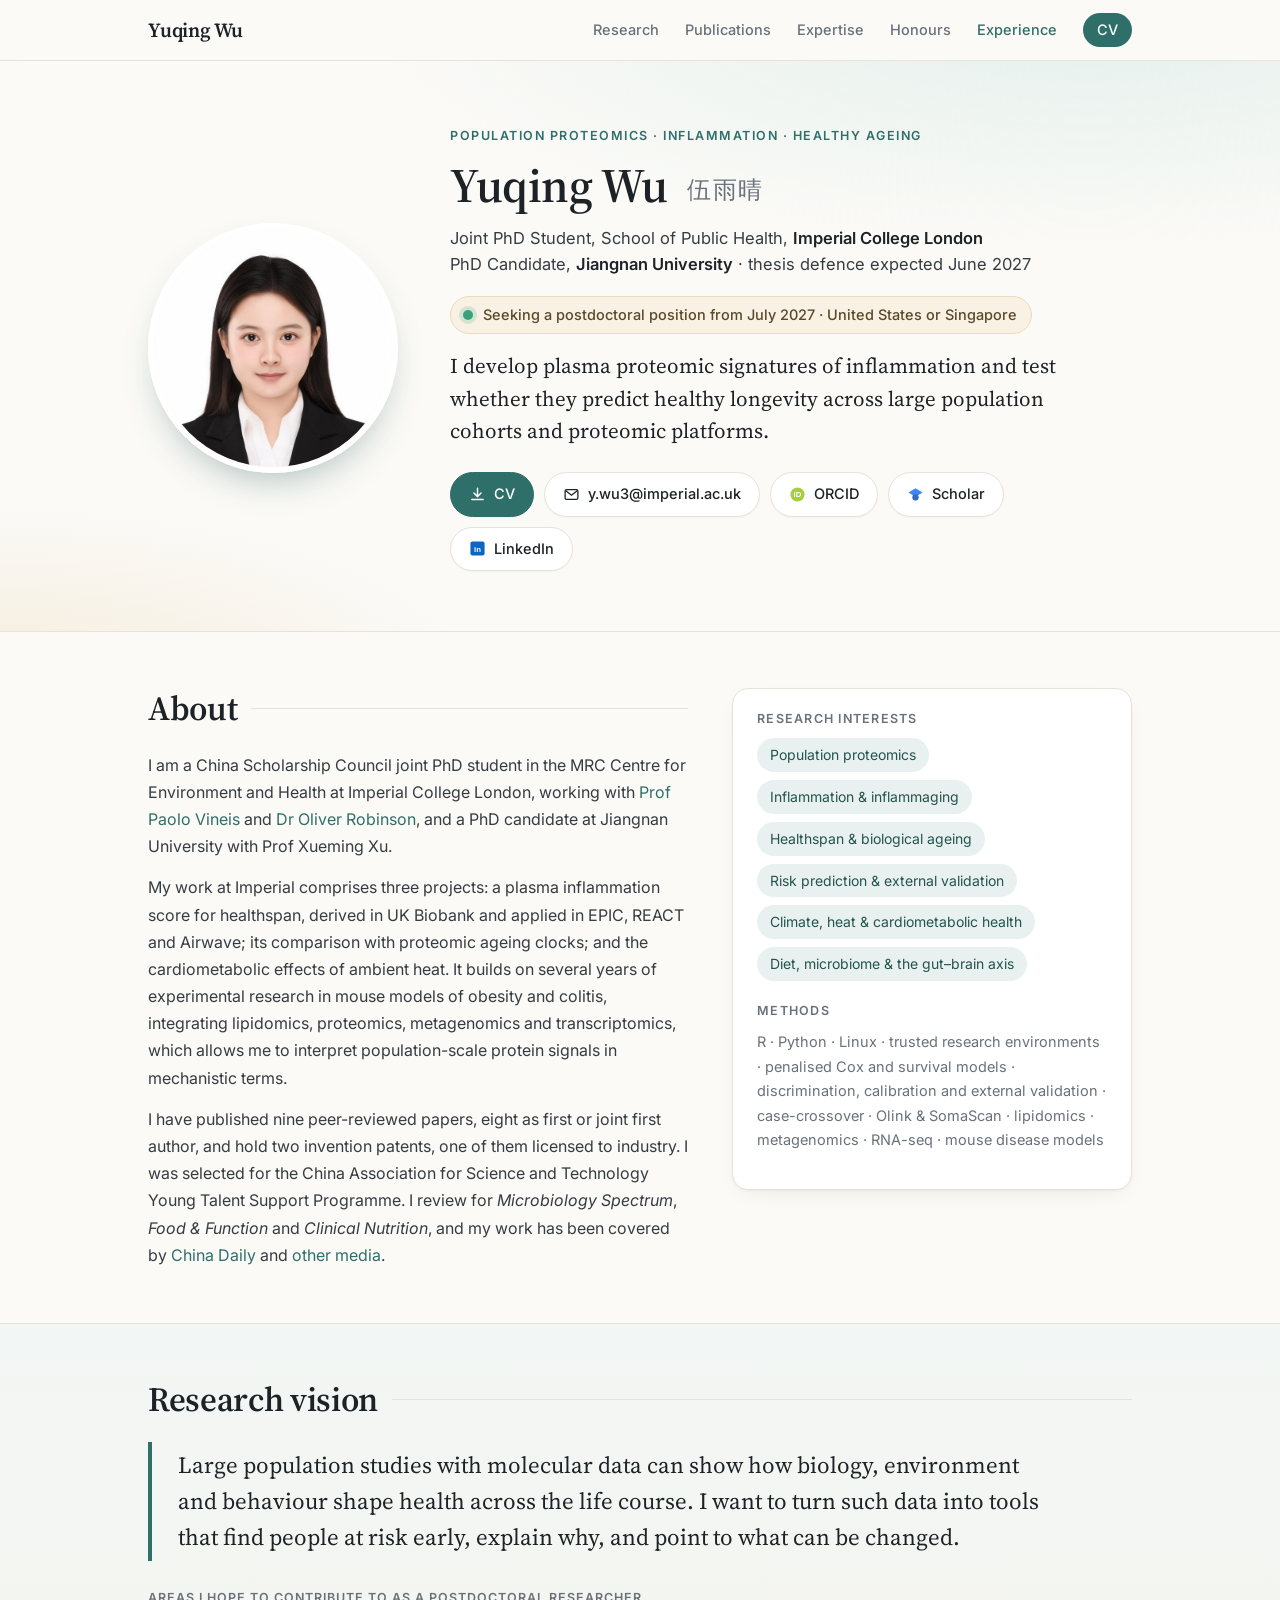
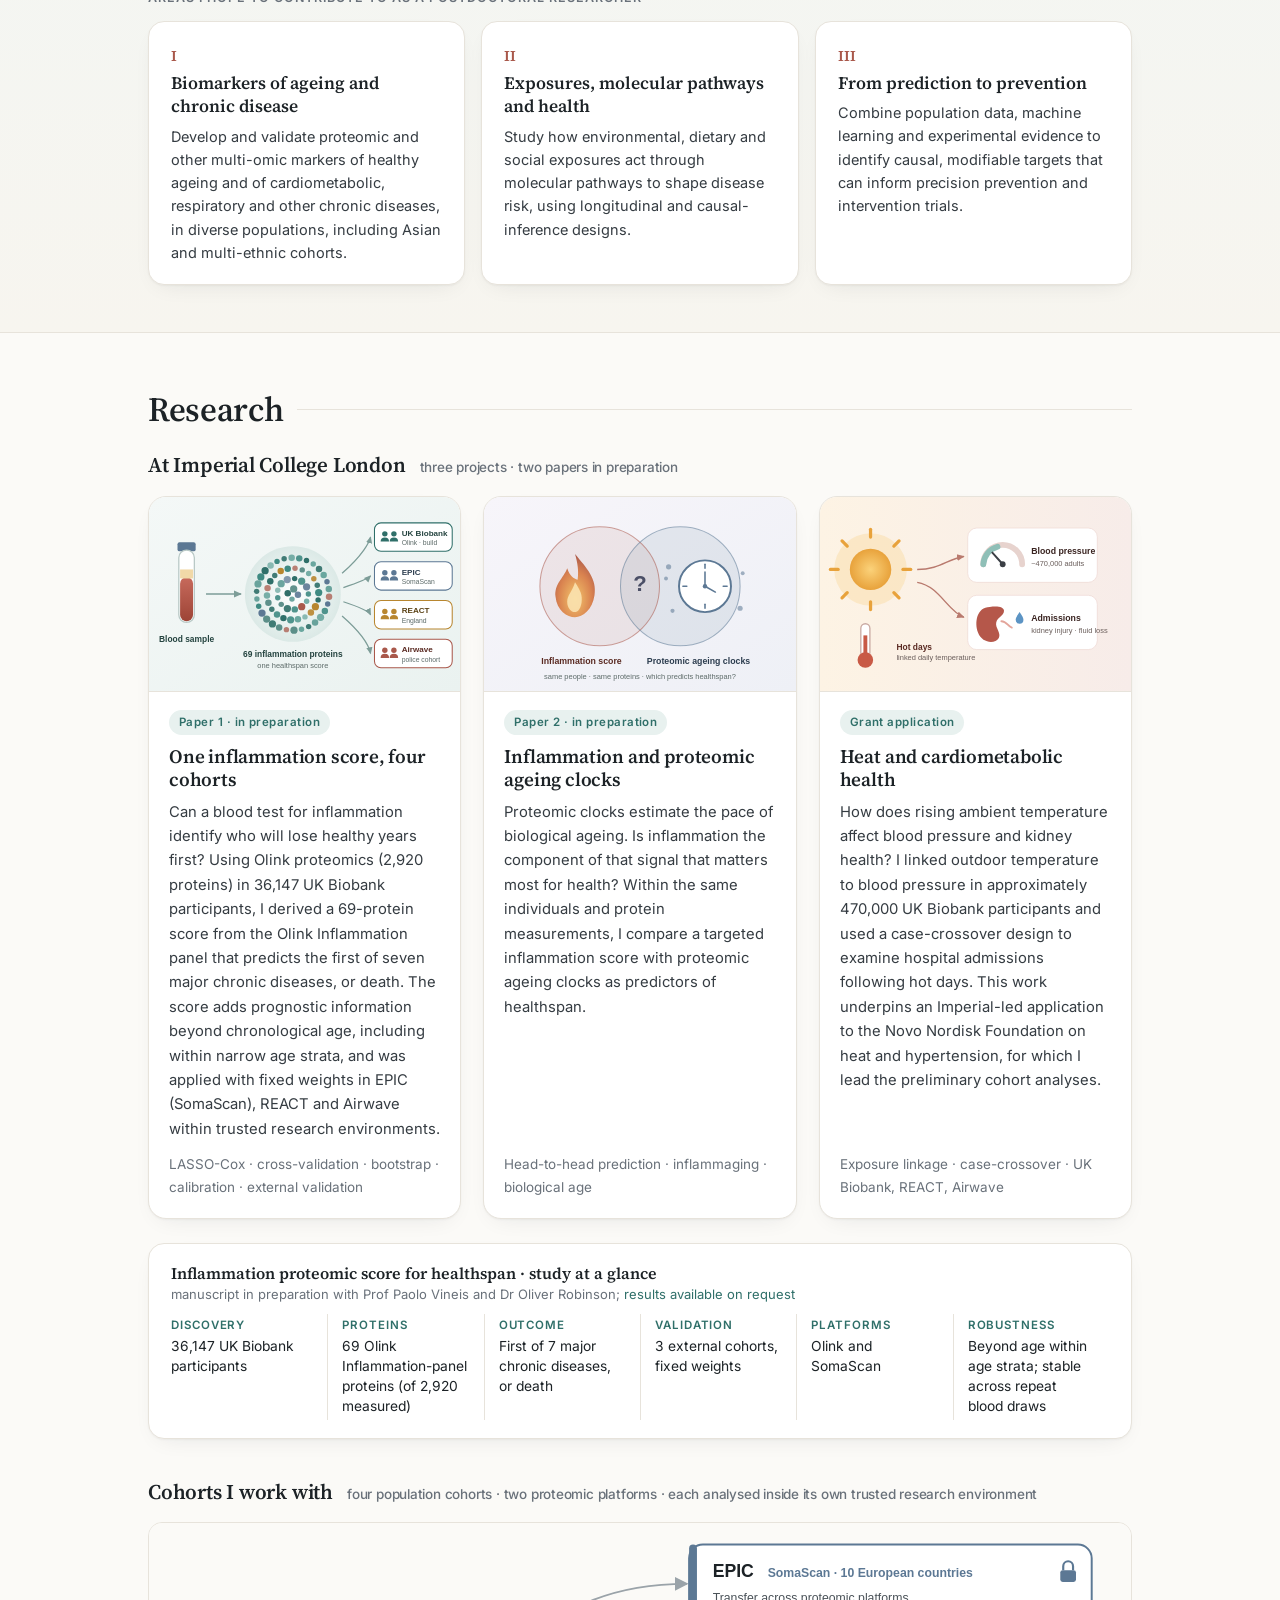
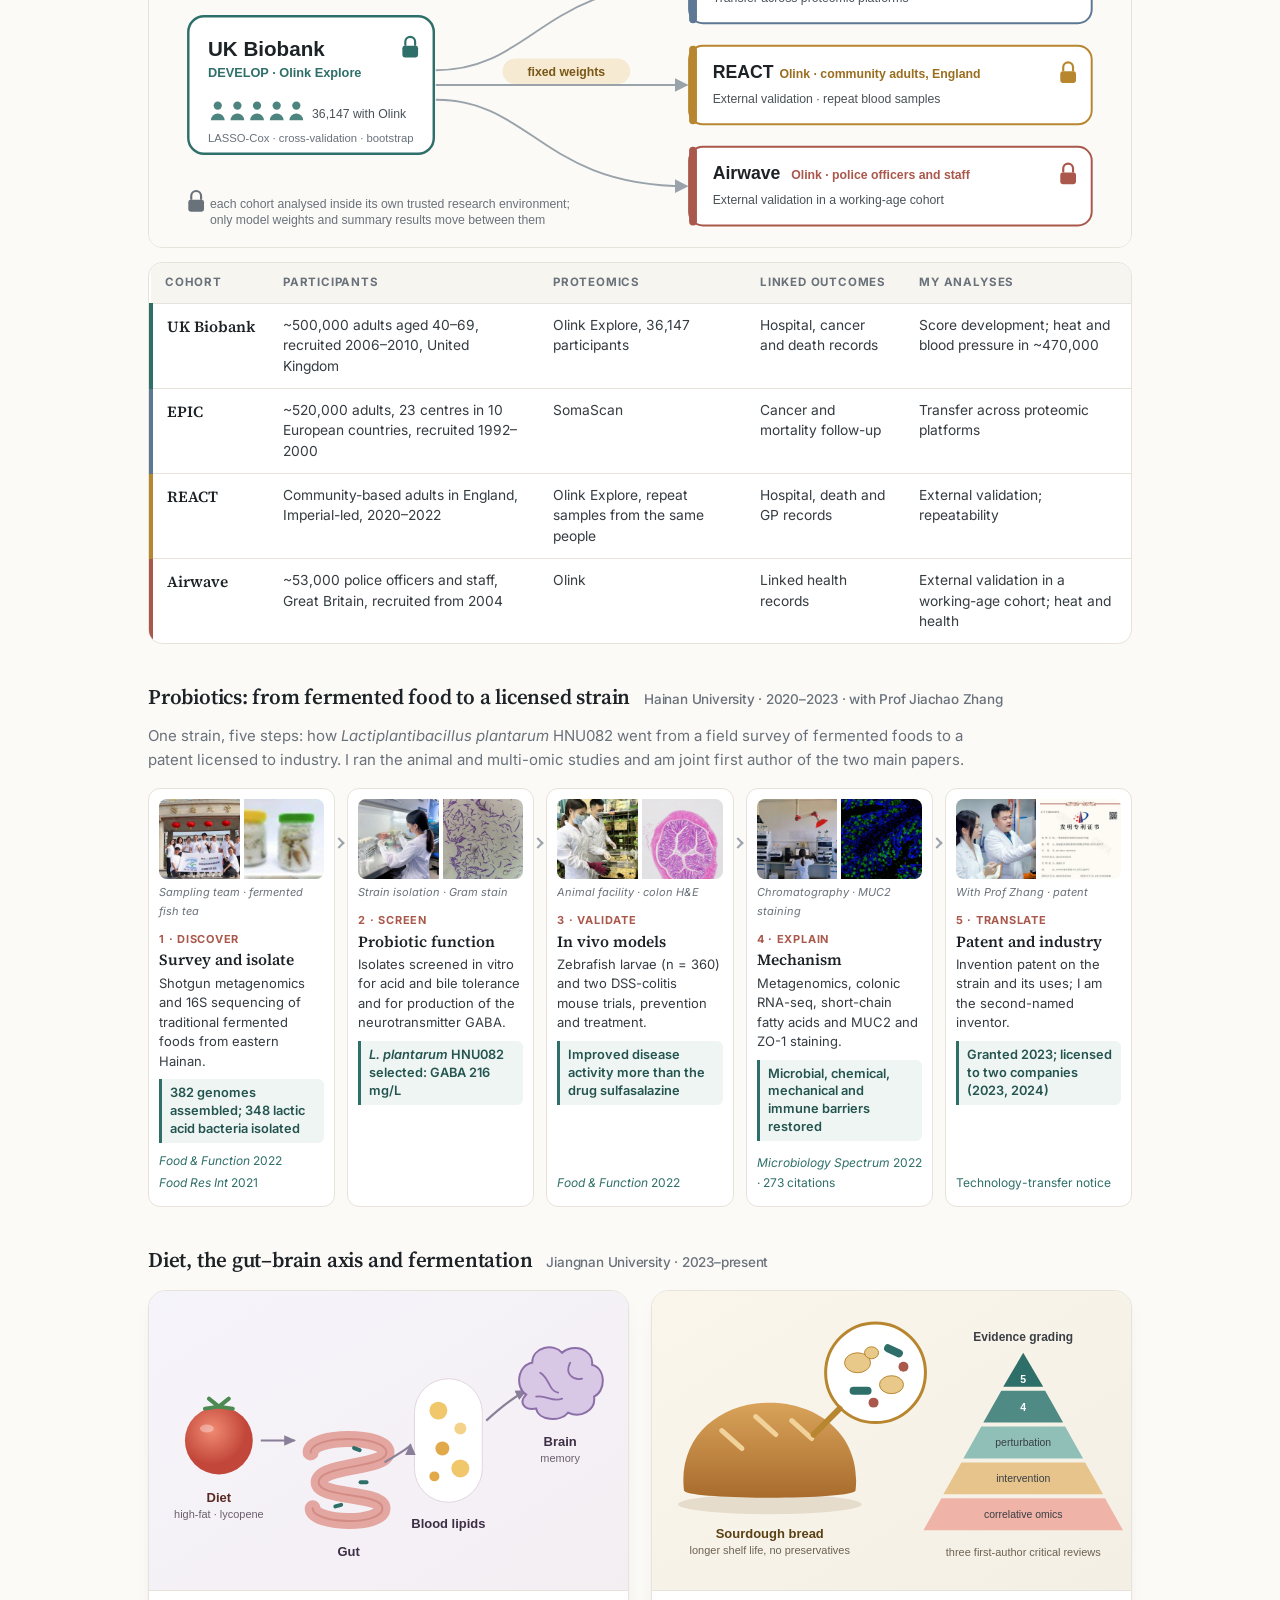
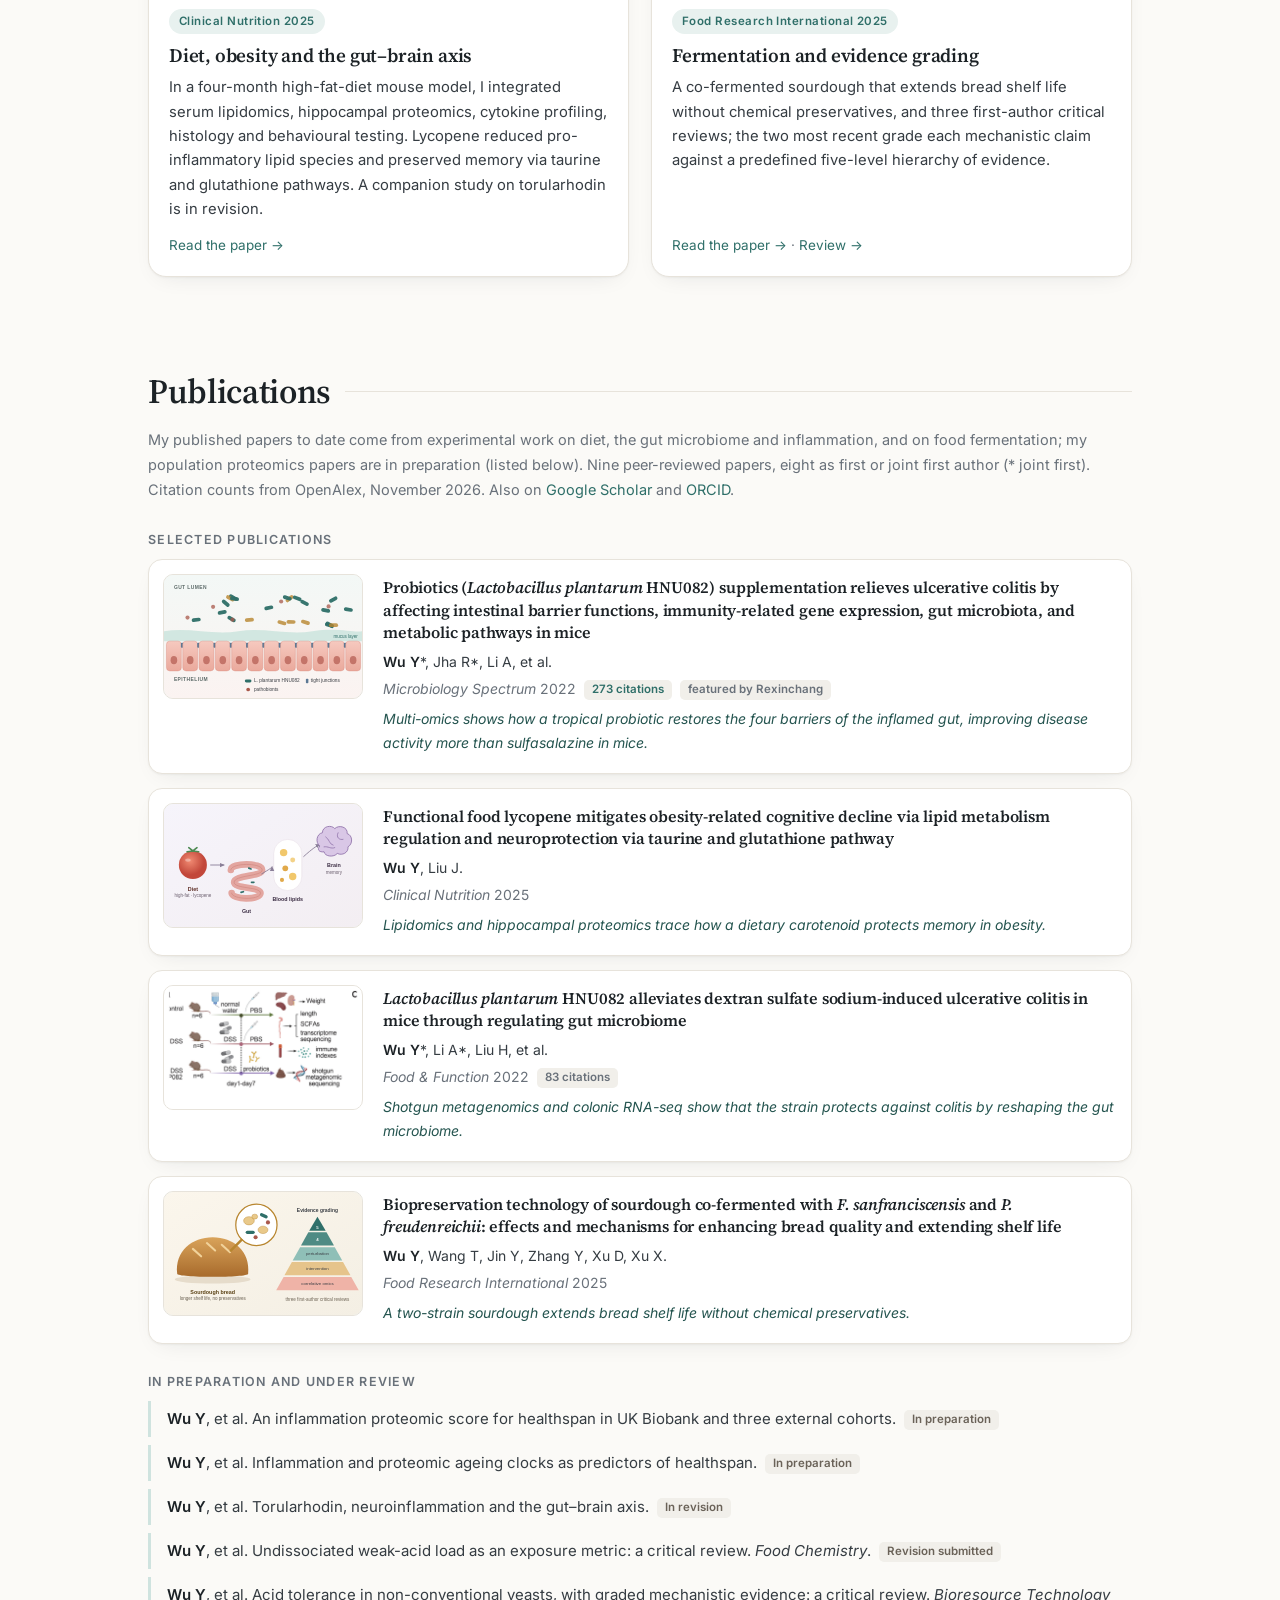
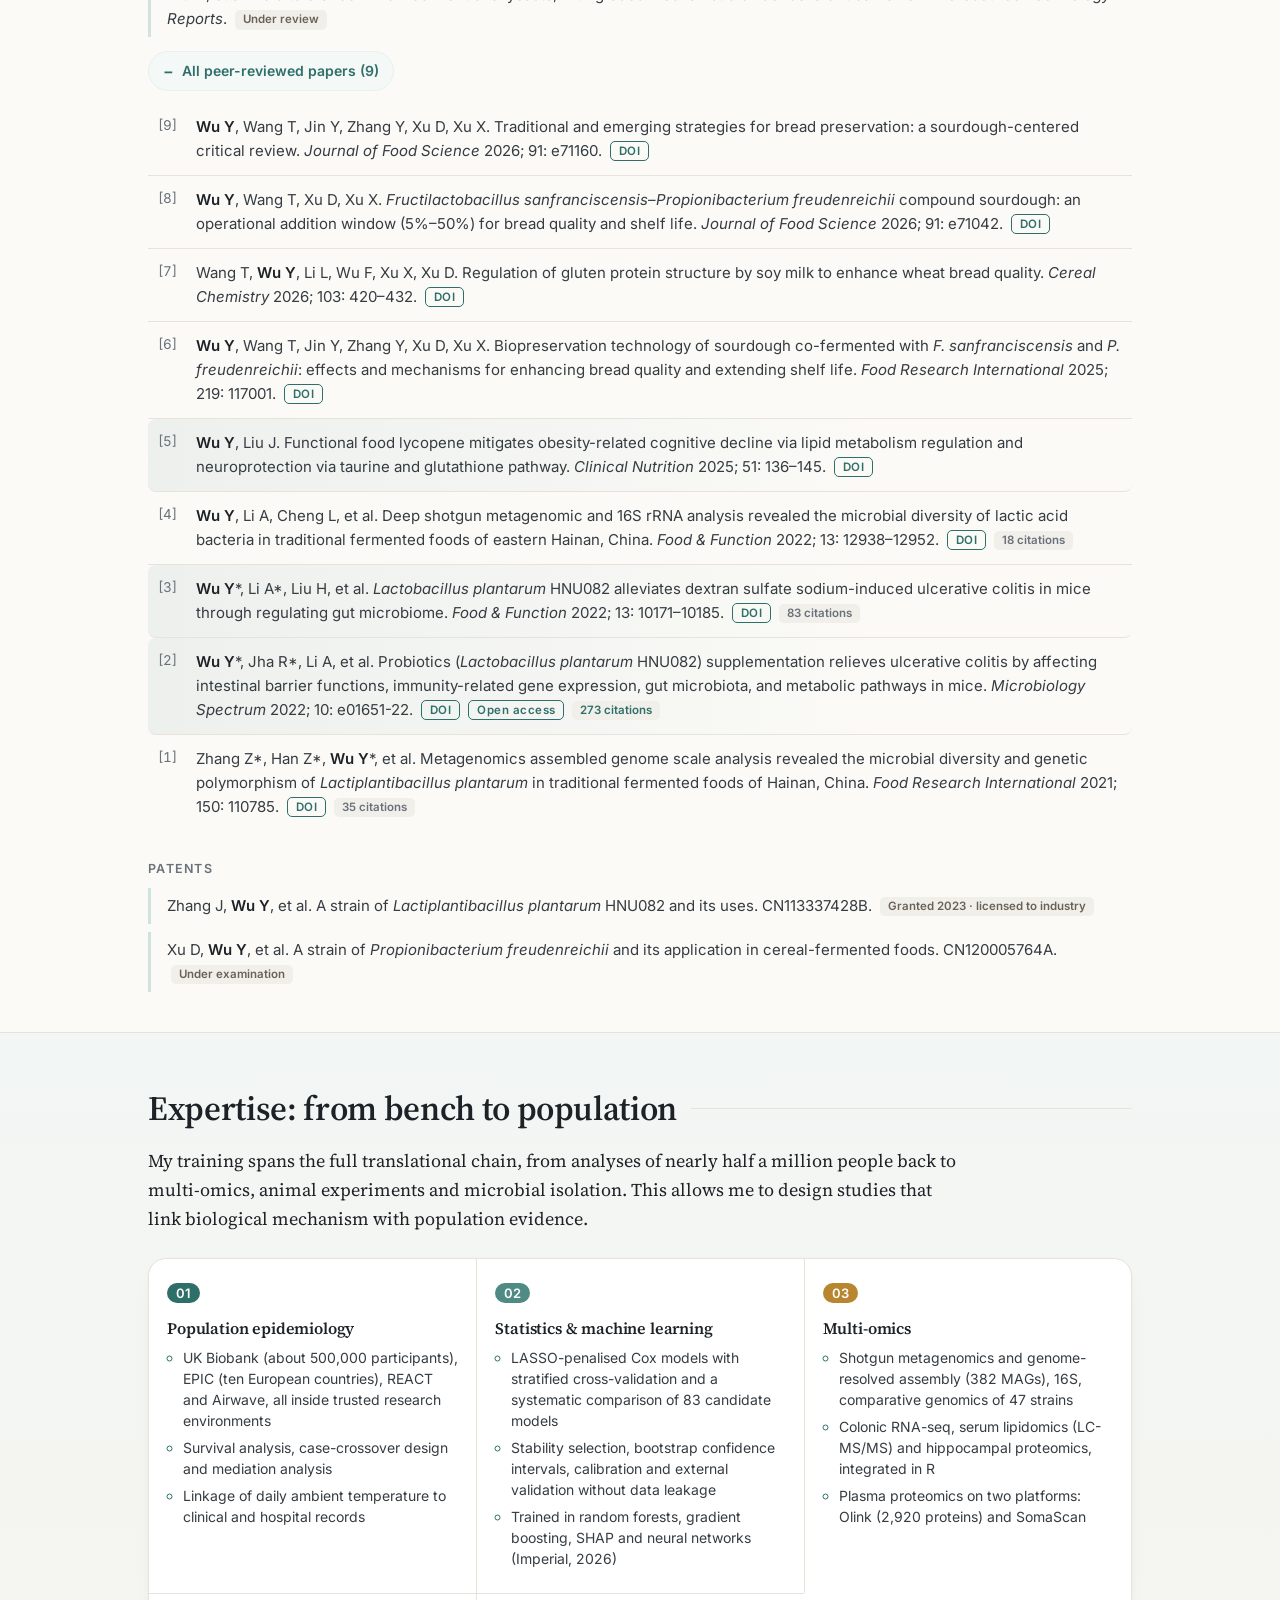
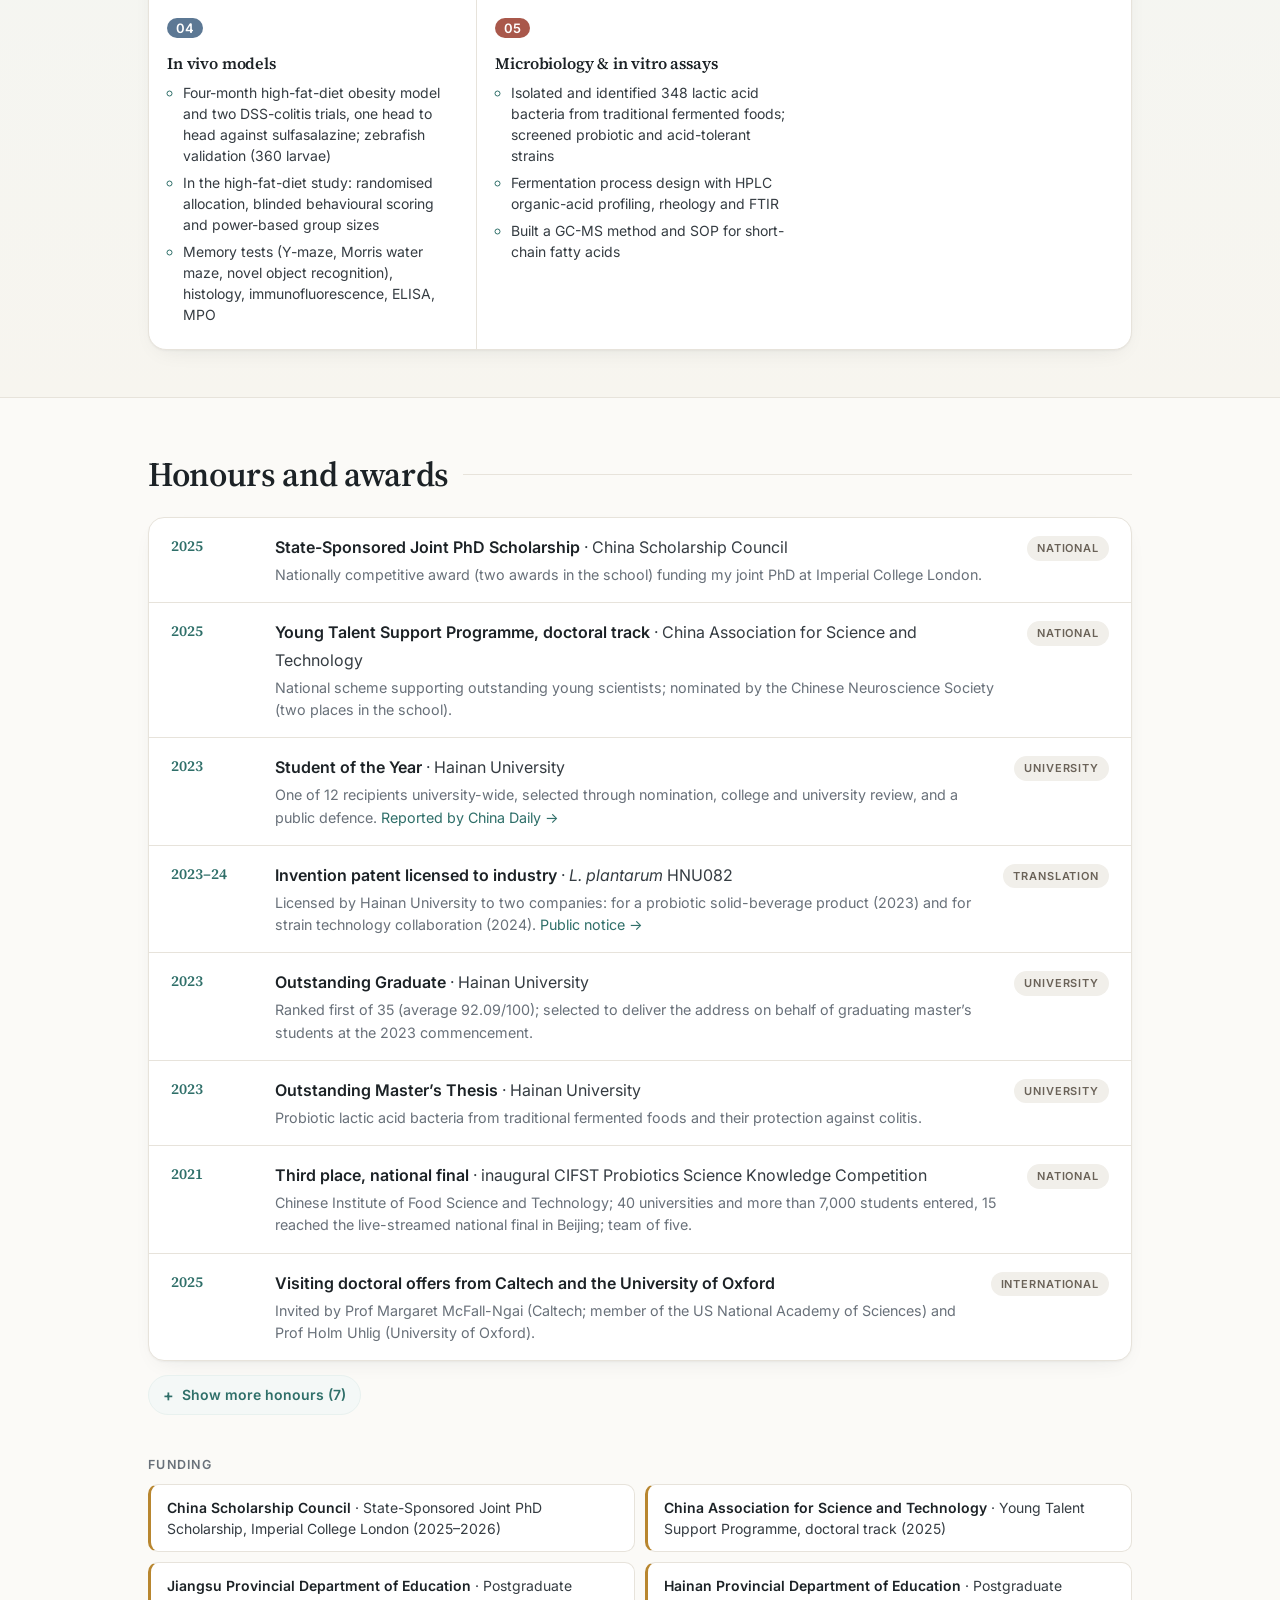
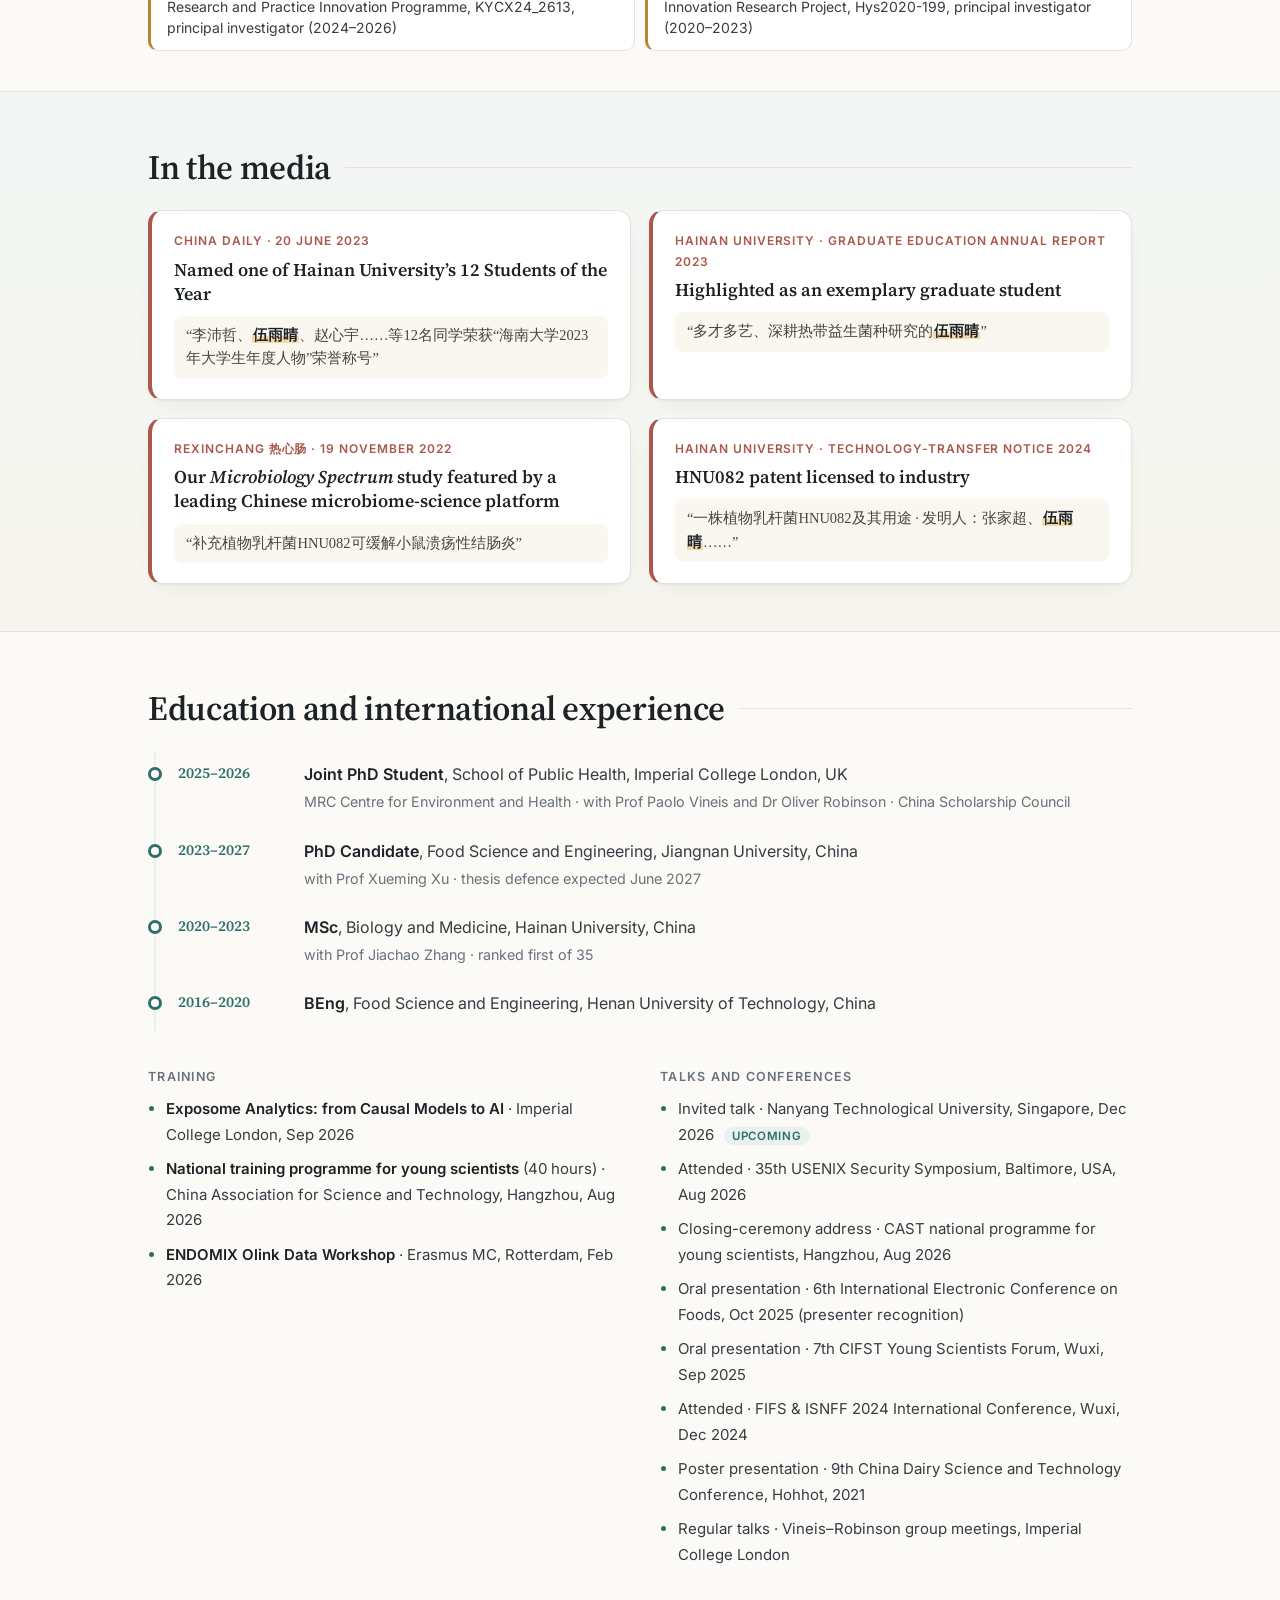
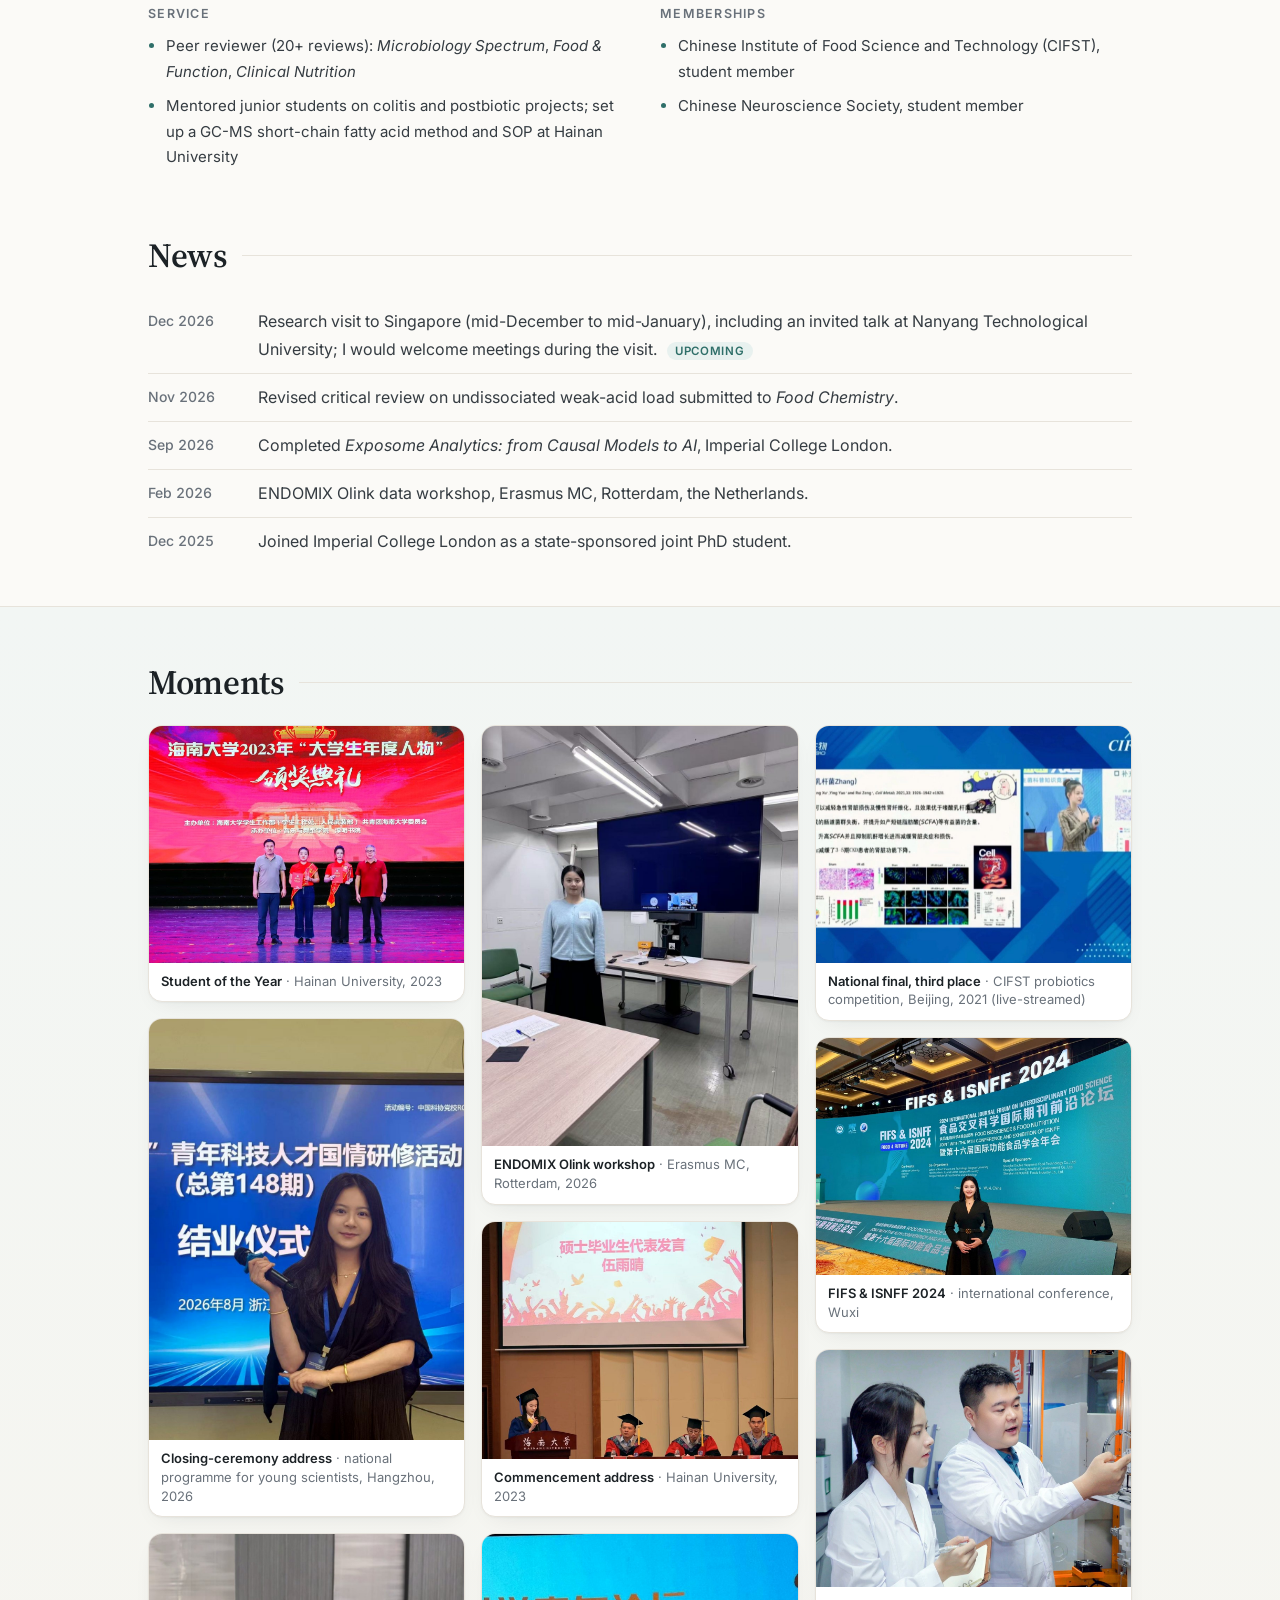
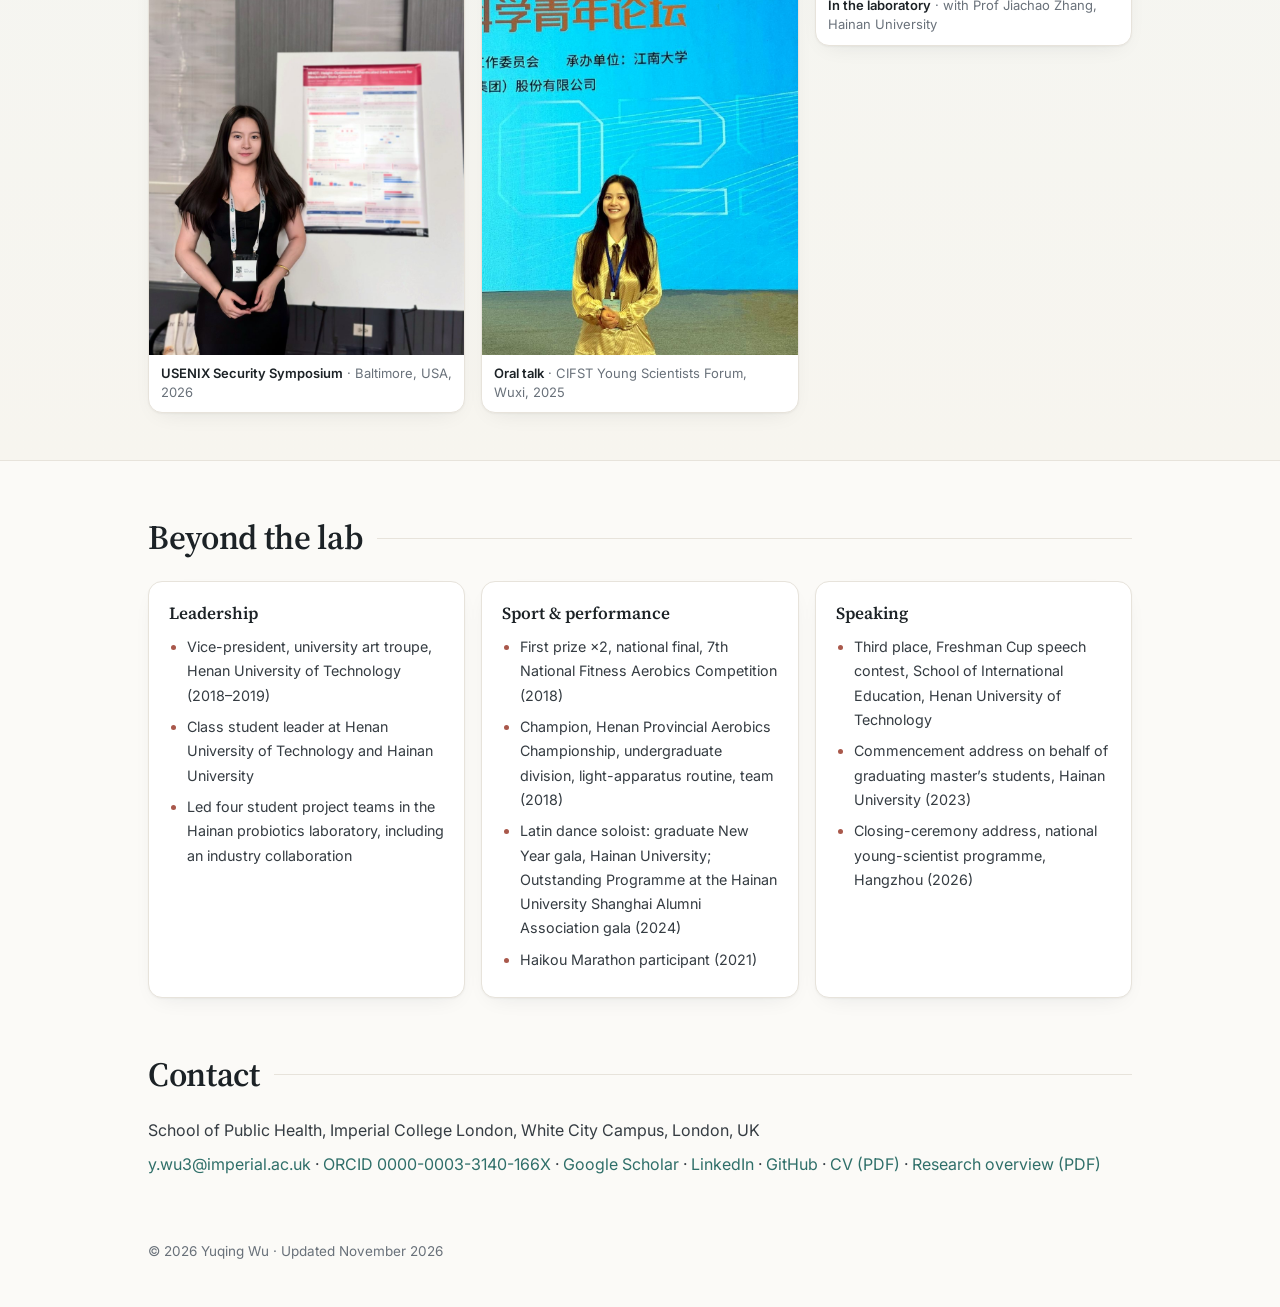
==== index.html @ 0f3ad305 "Probiotics: paired photo and science image per step" ====
<!doctype html>
<html lang="en">
<head>
<meta charset="utf-8">
<meta name="google-site-verification" content="178Z9INmF8Chxix67JlEmXUnk-_u97Ebmbu6vArCJYk">
<meta name="viewport" content="width=device-width, initial-scale=1">
<title>Yuqing Wu · Population proteomics and healthy ageing · Imperial College London</title>
<meta name="description" content="Yuqing Wu (伍雨晴): population proteomics, inflammation and healthy ageing, environmental health. Joint PhD student at Imperial College London; PhD candidate at Jiangnan University.">
<meta property="og:title" content="Yuqing Wu · Population proteomics, inflammation and healthy ageing">
<meta property="og:description" content="Joint PhD student, Imperial College London · PhD candidate, Jiangnan University">
<meta property="og:image" content="https://yuqingwu0520.github.io/assets/img/yuqing-wu.jpg">
<link rel="icon" href="data:image/svg+xml,%3Csvg xmlns='http://www.w3.org/2000/svg' viewBox='0 0 64 64'%3E%3Crect width='64' height='64' rx='14' fill='%232f6f69'/%3E%3Ctext x='32' y='43' font-family='Georgia,serif' font-size='30' fill='white' text-anchor='middle'%3EYW%3C/text%3E%3C/svg%3E">
<link rel="canonical" href="https://yuqingwu0520.github.io/">
<meta property="og:url" content="https://yuqingwu0520.github.io/">
<meta property="og:type" content="profile">
<meta name="twitter:card" content="summary">
<meta name="author" content="Yuqing Wu">
<link rel="apple-touch-icon" href="assets/img/icon-180.png">
<script type="application/ld+json">
{"@context":"https://schema.org","@type":"Person","name":"Yuqing Wu","alternateName":"伍雨晴","url":"https://yuqingwu0520.github.io/","image":"https://yuqingwu0520.github.io/assets/img/yuqing-wu.jpg","email":"mailto:y.wu3@imperial.ac.uk","jobTitle":"Joint PhD Student","affiliation":[{"@type":"CollegeOrUniversity","name":"Imperial College London"},{"@type":"CollegeOrUniversity","name":"Jiangnan University"}],"alumniOf":[{"@type":"CollegeOrUniversity","name":"Hainan University"},{"@type":"CollegeOrUniversity","name":"Henan University of Technology"}],"knowsAbout":["Population proteomics","Inflammation","Healthspan","Epidemiology","Gut microbiome","Machine learning"],"sameAs":["https://orcid.org/0000-0003-3140-166X","https://scholar.google.com/citations?user=GdOddpIAAAAJ","https://www.linkedin.com/in/yuqing-wu-proteomics/","https://github.com/YuqingWu0520"]}
</script>
<link rel="preconnect" href="https://fonts.googleapis.com">
<link rel="preconnect" href="https://fonts.gstatic.com" crossorigin>
<link href="https://fonts.googleapis.com/css2?family=Inter:wght@400;500;600&family=Source+Serif+4:ital,opsz,wght@0,8..60,400;0,8..60,600;1,8..60,400&display=swap" rel="stylesheet">
<link rel="stylesheet" href="style.css">
</head>
<body>
<a class="skip" href="#about">Skip to content</a>

<header class="topbar">
  <div class="wrap topbar-in">
    <a class="brand" href="#top">Yuqing Wu</a>
    <nav>
      <a href="#research">Research</a>
      <a href="#publications">Publications</a>
      <a href="#expertise">Expertise</a>
      <a href="#honours">Honours</a>
      <a href="#experience">Experience</a>
      <a class="nav-cv" href="Yuqing_Wu_CV.pdf">CV</a>
    </nav>
  </div>
</header>

<div class="hero-band" id="top">
  <section class="wrap hero">
    <div class="hero-photo">
      <img src="assets/img/yuqing-wu.jpg" alt="Yuqing Wu" width="240" height="240">
    </div>
    <div class="hero-text">
      <p class="eyebrow">Population proteomics · Inflammation · Healthy ageing</p>
      <h1>Yuqing Wu <span class="cn" lang="zh-Hans">伍雨晴</span></h1>
      <p class="role">Joint PhD Student, School of Public Health, <b>Imperial College London</b><br>
      PhD Candidate, <b>Jiangnan University</b> · thesis defence expected June 2027</p>
      <p class="hire"><span class="dot" aria-hidden="true"></span>Seeking a postdoctoral position from July 2027 · United States or Singapore</p>
      <p class="lead">I develop plasma proteomic signatures of inflammation and test whether they predict healthy longevity across large population cohorts and proteomic platforms.</p>
      <div class="links">
        <a class="btn primary" href="Yuqing_Wu_CV.pdf"><svg viewBox="0 0 24 24" aria-hidden="true"><path d="M12 3v12m0 0l-5-5m5 5l5-5M4 19h16" fill="none" stroke="currentColor" stroke-width="2" stroke-linecap="round" stroke-linejoin="round"/></svg>CV</a>
        <a class="btn" href="mailto:y.wu3@imperial.ac.uk?subject=Website%20enquiry"><svg viewBox="0 0 24 24" aria-hidden="true"><rect x="3" y="5" width="18" height="14" rx="2" fill="none" stroke="currentColor" stroke-width="1.8"/><path d="M3.5 6.5l8.5 6.5 8.5-6.5" fill="none" stroke="currentColor" stroke-width="1.8"/></svg><span class="lg">y.wu3@imperial.ac.uk</span><span class="sm">Email</span></a>
        <a class="btn" href="https://orcid.org/0000-0003-3140-166X"><svg viewBox="0 0 24 24" aria-hidden="true"><circle cx="12" cy="12" r="10" fill="#a6ce39"/><text x="12" y="16.2" font-size="11" font-family="Arial" font-weight="700" fill="#fff" text-anchor="middle">iD</text></svg>ORCID</a>
        <a class="btn" href="https://scholar.google.com/citations?user=GdOddpIAAAAJ"><svg viewBox="0 0 24 24" aria-hidden="true"><path d="M12 3L2 9l10 6 10-6z" fill="#4285f4"/><circle cx="12" cy="16" r="4.5" fill="#356ac3"/></svg>Scholar</a>
        <a class="btn" href="https://www.linkedin.com/in/yuqing-wu-proteomics/"><svg viewBox="0 0 24 24" aria-hidden="true"><rect x="2" y="2" width="20" height="20" rx="3" fill="#0a66c2"/><text x="12" y="16.6" font-size="11" font-family="Arial" font-weight="700" fill="#fff" text-anchor="middle">in</text></svg>LinkedIn</a>
      </div>
    </div>
  </section>
</div>

<main class="wrap">

<section id="about" class="about">
  <div>
    <h2>About</h2>
    <p>I am a China Scholarship Council joint PhD student in the MRC Centre for Environment and Health at Imperial College London, working with <a href="https://profiles.imperial.ac.uk/p.vineis">Prof Paolo Vineis</a> and <a href="https://profiles.imperial.ac.uk/o.robinson">Dr Oliver Robinson</a>, and a PhD candidate at Jiangnan University with Prof Xueming Xu.</p>
    <p>My work at Imperial comprises three projects: a plasma inflammation score for healthspan, derived in UK Biobank and applied in EPIC, REACT and Airwave; its comparison with proteomic ageing clocks; and the cardiometabolic effects of ambient heat. It builds on several years of experimental research in mouse models of obesity and colitis, integrating lipidomics, proteomics, metagenomics and transcriptomics, which allows me to interpret population-scale protein signals in mechanistic terms.</p>
    <p>I have published nine peer-reviewed papers, eight as first or joint first author, and hold two invention patents, one of them licensed to industry. I was selected for the China Association for Science and Technology Young Talent Support Programme. I review for <i>Microbiology Spectrum</i>, <i>Food &amp; Function</i> and <i>Clinical Nutrition</i>, and my work has been covered by <a href="https://hain.chinadaily.com.cn/a/202306/20/WS649139f6a310ba94c5612aca.html">China Daily</a> and <a href="#media">other media</a>.</p>
  </div>
  <div class="interests">
    <h3 class="mini">Research interests</h3>
    <ul class="tags">
      <li>Population proteomics</li>
      <li>Inflammation &amp; inflammaging</li>
      <li>Healthspan &amp; biological ageing</li>
      <li>Risk prediction &amp; external validation</li>
      <li>Climate, heat &amp; cardiometabolic health</li>
      <li>Diet, microbiome &amp; the gut&ndash;brain axis</li>
    </ul>
    <h3 class="mini">Methods</h3>
    <p class="small">R · Python · Linux · trusted research environments · penalised Cox and survival models · discrimination, calibration and external validation · case-crossover · Olink &amp; SomaScan · lipidomics · metagenomics · RNA-seq · mouse disease models</p>
  </div>
</section>

<section id="vision" class="band">
  <h2>Research vision</h2>
  <blockquote class="vision">Large population studies with molecular data can show how biology, environment and behaviour shape health across the life course. I want to turn such data into tools that find people at risk early, explain why, and point to what can be changed.</blockquote>
  <p class="small vlabel">Areas I hope to contribute to as a postdoctoral researcher</p>
  <div class="dirs">
    <div><span class="dn">I</span><b>Biomarkers of ageing and chronic disease</b><p>Develop and validate proteomic and other multi-omic markers of healthy ageing and of cardiometabolic, respiratory and other chronic diseases, in diverse populations, including Asian and multi-ethnic cohorts.</p></div>
    <div><span class="dn">II</span><b>Exposures, molecular pathways and health</b><p>Study how environmental, dietary and social exposures act through molecular pathways to shape disease risk, using longitudinal and causal-inference designs.</p></div>
    <div><span class="dn">III</span><b>From prediction to prevention</b><p>Combine population data, machine learning and experimental evidence to identify causal, modifiable targets that can inform precision prevention and intervention trials.</p></div>
  </div>
</section>

<section id="research">
  <h2>Research</h2>
  <h3 class="group">At Imperial College London <span>three projects · two papers in preparation</span></h3>
  <div class="cards">
    <article class="rcard">
      <img width="480" height="300" decoding="async" src="assets/fig/ihps.svg" alt="Illustration: a 69-protein score built in UK Biobank and applied in EPIC, REACT and Airwave" loading="lazy">
      <div class="rbody">
        <span class="badge">Paper 1 · in preparation</span>
        <h4>One inflammation score, four cohorts</h4>
        <p>Can a blood test for inflammation identify who will lose healthy years first? Using Olink proteomics (2,920 proteins) in 36,147 UK Biobank participants, I derived a 69-protein score from the Olink Inflammation panel that predicts the first of seven major chronic diseases, or death. The score adds prognostic information beyond chronological age, including within narrow age strata, and was applied with fixed weights in EPIC (SomaScan), REACT and Airwave within trusted research environments.</p>
        <p class="meta">LASSO-Cox · cross-validation · bootstrap · calibration · external validation</p>
      </div>
    </article>
    <article class="rcard">
      <img width="480" height="300" decoding="async" src="assets/fig/clocks.svg" alt="Illustration: inflammation score compared with proteomic ageing clocks" loading="lazy">
      <div class="rbody">
        <span class="badge">Paper 2 · in preparation</span>
        <h4>Inflammation and proteomic ageing clocks</h4>
        <p>Proteomic clocks estimate the pace of biological ageing. Is inflammation the component of that signal that matters most for health? Within the same individuals and protein measurements, I compare a targeted inflammation score with proteomic ageing clocks as predictors of healthspan.</p>
        <p class="meta">Head-to-head prediction · inflammaging · biological age</p>
      </div>
    </article>
    <article class="rcard">
      <img width="480" height="300" decoding="async" src="assets/fig/heat.svg" alt="Illustration: hot days linked to blood pressure and hospital admissions" loading="lazy">
      <div class="rbody">
        <span class="badge">Grant application</span>
        <h4>Heat and cardiometabolic health</h4>
        <p>How does rising ambient temperature affect blood pressure and kidney health? I linked outdoor temperature to blood pressure in approximately 470,000 UK Biobank participants and used a case-crossover design to examine hospital admissions following hot days. This work underpins an Imperial-led application to the Novo Nordisk Foundation on heat and hypertension, for which I lead the preliminary cohort analyses.</p>
        <p class="meta">Exposure linkage · case-crossover · UK Biobank, REACT, Airwave</p>
      </div>
    </article>
  </div>

  <div class="glance">
    <p class="gl-t">Inflammation proteomic score for healthspan · study at a glance <span>manuscript in preparation with Prof Paolo Vineis and Dr Oliver Robinson; <a href="mailto:y.wu3@imperial.ac.uk?subject=Inflammation%20proteomic%20score%20results">results available on request</a></span></p>
    <dl>
      <div><dt>Discovery</dt><dd>36,147 UK Biobank participants</dd></div>
      <div><dt>Proteins</dt><dd>69 Olink Inflammation-panel proteins (of 2,920 measured)</dd></div>
      <div><dt>Outcome</dt><dd>First of 7 major chronic diseases, or death</dd></div>
      <div><dt>Validation</dt><dd>3 external cohorts, fixed weights</dd></div>
      <div><dt>Platforms</dt><dd>Olink and SomaScan</dd></div>
      <div><dt>Robustness</dt><dd>Beyond age within age strata; stable across repeat blood draws</dd></div>
    </dl>
  </div>

  <h3 class="group">Cohorts I work with <span>four population cohorts · two proteomic platforms · each analysed inside its own trusted research environment</span></h3>
  <figure class="coh-fig"><img src="assets/fig/cohorts.svg" alt="The score is developed in UK Biobank and applied with fixed weights in EPIC, REACT and Airwave; each cohort stays inside its own trusted research environment" loading="lazy" width="1000" height="330"></figure>
  <div class="coh-wrap"><table class="coh">
    <thead><tr><th>Cohort</th><th>Participants</th><th>Proteomics</th><th>Linked outcomes</th><th>My analyses</th></tr></thead>
    <tbody>
      <tr style="--c:#2f6f69"><td><b>UK Biobank</b></td><td>~500,000 adults aged 40&ndash;69, recruited 2006&ndash;2010, United Kingdom</td><td>Olink Explore, 36,147 participants</td><td>Hospital, cancer and death records</td><td>Score development; heat and blood pressure in ~470,000</td></tr>
      <tr style="--c:#5c7894"><td><b>EPIC</b></td><td>~520,000 adults, 23 centres in 10 European countries, recruited 1992&ndash;2000</td><td>SomaScan</td><td>Cancer and mortality follow-up</td><td>Transfer across proteomic platforms</td></tr>
      <tr style="--c:#b8862f"><td><b>REACT</b></td><td>Community-based adults in England, Imperial-led, 2020&ndash;2022</td><td>Olink Explore, repeat samples from the same people</td><td>Hospital, death and GP records</td><td>External validation; repeatability</td></tr>
      <tr style="--c:#a9584b"><td><b>Airwave</b></td><td>~53,000 police officers and staff, Great Britain, recruited from 2004</td><td>Olink</td><td>Linked health records</td><td>External validation in a working-age cohort; heat and health</td></tr>
    </tbody>
  </table></div>

  <h3 class="group">Probiotics: from fermented food to a licensed strain <span>Hainan University · 2020&ndash;2023 · with Prof Jiachao Zhang</span></h3>
  <p class="jr-intro">One strain, five steps: how <i>Lactiplantibacillus plantarum</i> HNU082 went from a field survey of fermented foods to a patent licensed to industry. I ran the animal and multi-omic studies and am joint first author of the two main papers.</p>
  <ol class="steps5">
    <li><figure><div class="pair"><img src="assets/img/pb-p1.jpg" alt="Sampling team setting out from Hainan University" loading="lazy" width="440" height="440"><img src="assets/img/pb-q1.jpg" alt="Fermented fish tea, a traditional food from eastern Hainan" loading="lazy" width="440" height="440"></div><figcaption>Sampling team · fermented fish tea</figcaption></figure><span class="k">1 · Discover</span><b>Survey and isolate</b><p>Shotgun metagenomics and 16S sequencing of traditional fermented foods from eastern Hainan.</p><p class="res">382 genomes assembled; 348 lactic acid bacteria isolated</p><span class="lk"><a href="https://doi.org/10.1039/d2fo02501a"><i>Food &amp; Function</i> 2022</a><a href="https://doi.org/10.1016/j.foodres.2021.110785"><i>Food Res Int</i> 2021</a></span></li>
    <li><figure><div class="pair"><img src="assets/img/pb-p2.jpg" alt="Isolating strains in the biosafety cabinet" loading="lazy" width="440" height="440"><img src="assets/img/pb-q2.jpg" alt="Gram stain, candidate isolate" loading="lazy" width="440" height="440"></div><figcaption>Strain isolation · Gram stain</figcaption></figure><span class="k">2 · Screen</span><b>Probiotic function</b><p>Isolates screened in vitro for acid and bile tolerance and for production of the neurotransmitter GABA.</p><p class="res"><i>L. plantarum</i> HNU082 selected: GABA 216 mg/L</p></li>
    <li><figure><div class="pair"><img src="assets/img/pb-p3.jpg" alt="Mouse trials in the animal facility" loading="lazy" width="440" height="440"><img src="assets/img/pb-q3.jpg" alt="Colon cross-section, H&amp;E" loading="lazy" width="440" height="440"></div><figcaption>Animal facility · colon H&amp;E</figcaption></figure><span class="k">3 · Validate</span><b>In vivo models</b><p>Zebrafish larvae (n = 360) and two DSS-colitis mouse trials, prevention and treatment.</p><p class="res">Improved disease activity more than the drug sulfasalazine</p><span class="lk"><a href="https://doi.org/10.1039/d2fo02303b"><i>Food &amp; Function</i> 2022</a></span></li>
    <li><figure><div class="pair"><img src="assets/img/pb-p4.jpg" alt="Chromatography for short-chain fatty acids" loading="lazy" width="440" height="440"><img src="assets/img/pb-q4.jpg" alt="MUC2 immunofluorescence" loading="lazy" width="440" height="440"></div><figcaption>Chromatography · MUC2 staining</figcaption></figure><span class="k">4 · Explain</span><b>Mechanism</b><p>Metagenomics, colonic RNA-seq, short-chain fatty acids and MUC2 and ZO-1 staining.</p><p class="res">Microbial, chemical, mechanical and immune barriers restored</p><span class="lk"><a href="https://doi.org/10.1128/spectrum.01651-22"><i>Microbiology Spectrum</i> 2022 · 273 citations</a></span></li>
    <li><figure><div class="pair"><img src="assets/img/pb-p5.jpg" alt="In the laboratory with Prof Jiachao Zhang" loading="lazy" width="440" height="440"><img src="assets/img/pb-q5.jpg" alt="Patent CN 113337428 B" loading="lazy" width="440" height="440"></div><figcaption>With Prof Zhang · patent</figcaption></figure><span class="k">5 · Translate</span><b>Patent and industry</b><p>Invention patent on the strain and its uses; I am the second-named inventor.</p><p class="res">Granted 2023; licensed to two companies (2023, 2024)</p><span class="lk"><a href="https://scitech.hainanu.edu.cn/info/1118/8653.htm">Technology-transfer notice</a></span></li>
  </ol>

  <h3 class="group">Diet, the gut&ndash;brain axis and fermentation <span>Jiangnan University · 2023&ndash;present</span></h3>
  <div class="cards two-up">
    <article class="rcard">
      <img width="480" height="300" decoding="async" src="assets/fig/gutbrain.svg" alt="Illustration: diet, gut, blood lipids and brain" loading="lazy">
      <div class="rbody">
        <span class="badge pub">Clinical Nutrition 2025</span>
        <h4>Diet, obesity and the gut&ndash;brain axis</h4>
        <p>In a four-month high-fat-diet mouse model, I integrated serum lipidomics, hippocampal proteomics, cytokine profiling, histology and behavioural testing. Lycopene reduced pro-inflammatory lipid species and preserved memory via taurine and glutathione pathways. A companion study on torularhodin is in revision.</p>
        <p class="meta"><a href="https://doi.org/10.1016/j.clnu.2025.06.005">Read the paper →</a></p>
      </div>
    </article>
    <article class="rcard">
      <img width="480" height="300" decoding="async" src="assets/fig/fermentation.svg" alt="Illustration: sourdough bread, microbes and an evidence pyramid" loading="lazy">
      <div class="rbody">
        <span class="badge pub">Food Research International 2025</span>
        <h4>Fermentation and evidence grading</h4>
        <p>A co-fermented sourdough that extends bread shelf life without chemical preservatives, and three first-author critical reviews; the two most recent grade each mechanistic claim against a predefined five-level hierarchy of evidence.</p>
        <p class="meta"><a href="https://doi.org/10.1016/j.foodres.2025.117001">Read the paper →</a> · <a href="https://doi.org/10.1111/1750-3841.71160">Review →</a></p>
      </div>
    </article>
  </div>
</section>

<section id="publications">
  <h2>Publications</h2>
  <p class="note">My published papers to date come from experimental work on diet, the gut microbiome and inflammation, and on food fermentation; my population proteomics papers are in preparation (listed below). Nine peer-reviewed papers, eight as first or joint first author (* joint first). Citation counts from OpenAlex, November 2026. Also on <a href="https://scholar.google.com/citations?user=GdOddpIAAAAJ">Google Scholar</a> and <a href="https://orcid.org/0000-0003-3140-166X">ORCID</a>.</p>

  <h3 class="sub">Selected publications</h3>
  <div class="selpubs">
    <article class="sp"><img src="assets/fig/colitis.svg" alt="" loading="lazy" width="480" height="300"><div><h4><a href="https://doi.org/10.1128/spectrum.01651-22">Probiotics (<i>Lactobacillus plantarum</i> HNU082) supplementation relieves ulcerative colitis by affecting intestinal barrier functions, immunity-related gene expression, gut microbiota, and metabolic pathways in mice</a></h4><p class="au"><b>Wu Y</b>*, Jha R*, Li A, et al.</p><p class="ve"><i>Microbiology Spectrum</i> 2022 <span class="cite hot">273 citations</span> <span class="cite">featured by Rexinchang</span></p><p class="tldr">Multi-omics shows how a tropical probiotic restores the four barriers of the inflamed gut, improving disease activity more than sulfasalazine in mice.</p></div></article>
    <article class="sp"><img src="assets/fig/gutbrain.svg" alt="" loading="lazy" width="480" height="300"><div><h4><a href="https://doi.org/10.1016/j.clnu.2025.06.005">Functional food lycopene mitigates obesity-related cognitive decline via lipid metabolism regulation and neuroprotection via taurine and glutathione pathway</a></h4><p class="au"><b>Wu Y</b>, Liu J.</p><p class="ve"><i>Clinical Nutrition</i> 2025</p><p class="tldr">Lipidomics and hippocampal proteomics trace how a dietary carotenoid protects memory in obesity.</p></div></article>
    <article class="sp"><img src="assets/img/pub-ff2022.png" alt="Study design of the colitis trial" loading="lazy" width="800" height="500"><div><h4><a href="https://doi.org/10.1039/d2fo02303b"><i>Lactobacillus plantarum</i> HNU082 alleviates dextran sulfate sodium-induced ulcerative colitis in mice through regulating gut microbiome</a></h4><p class="au"><b>Wu Y</b>*, Li A*, Liu H, et al.</p><p class="ve"><i>Food &amp; Function</i> 2022 <span class="cite">83 citations</span></p><p class="tldr">Shotgun metagenomics and colonic RNA-seq show that the strain protects against colitis by reshaping the gut microbiome.</p></div></article>
    <article class="sp"><img src="assets/fig/fermentation.svg" alt="" loading="lazy" width="480" height="300"><div><h4><a href="https://doi.org/10.1016/j.foodres.2025.117001">Biopreservation technology of sourdough co-fermented with <i>F. sanfranciscensis</i> and <i>P. freudenreichii</i>: effects and mechanisms for enhancing bread quality and extending shelf life</a></h4><p class="au"><b>Wu Y</b>, Wang T, Jin Y, Zhang Y, Xu D, Xu X.</p><p class="ve"><i>Food Research International</i> 2025</p><p class="tldr">A two-strain sourdough extends bread shelf life without chemical preservatives.</p></div></article>
  </div>
  <h3 class="sub">In preparation and under review</h3>
  <ul class="pubs upcoming">
    <li><b>Wu Y</b>, et al. An inflammation proteomic score for healthspan in UK Biobank and three external cohorts. <span class="st">In preparation</span></li>
    <li><b>Wu Y</b>, et al. Inflammation and proteomic ageing clocks as predictors of healthspan. <span class="st">In preparation</span></li>
    <li><b>Wu Y</b>, et al. Torularhodin, neuroinflammation and the gut&ndash;brain axis. <span class="st">In revision</span></li>
    <li><b>Wu Y</b>, et al. Undissociated weak-acid load as an exposure metric: a critical review. <i>Food Chemistry</i>. <span class="st">Revision submitted</span></li>
    <li><b>Wu Y</b>, et al. Acid tolerance in non-conventional yeasts, with graded mechanistic evidence: a critical review. <i>Bioresource Technology Reports</i>. <span class="st">Under review</span></li>
  </ul>

  <details class="more" open><summary>All peer-reviewed papers (9)</summary>
  <ol class="pubs" reversed>
    <li><b>Wu Y</b>, Wang T, Jin Y, Zhang Y, Xu D, Xu X. Traditional and emerging strategies for bread preservation: a sourdough-centered critical review. <i>Journal of Food Science</i> 2026; 91: e71160. <a class="tag" href="https://doi.org/10.1111/1750-3841.71160">DOI</a></li>
    <li><b>Wu Y</b>, Wang T, Xu D, Xu X. <i>Fructilactobacillus sanfranciscensis</i>&ndash;<i>Propionibacterium freudenreichii</i> compound sourdough: an operational addition window (5%&ndash;50%) for bread quality and shelf life. <i>Journal of Food Science</i> 2026; 91: e71042. <a class="tag" href="https://doi.org/10.1111/1750-3841.71042">DOI</a></li>
    <li>Wang T, <b>Wu Y</b>, Li L, Wu F, Xu X, Xu D. Regulation of gluten protein structure by soy milk to enhance wheat bread quality. <i>Cereal Chemistry</i> 2026; 103: 420&ndash;432. <a class="tag" href="https://doi.org/10.1002/cche.70064">DOI</a></li>
    <li><b>Wu Y</b>, Wang T, Jin Y, Zhang Y, Xu D, Xu X. Biopreservation technology of sourdough co-fermented with <i>F. sanfranciscensis</i> and <i>P. freudenreichii</i>: effects and mechanisms for enhancing bread quality and extending shelf life. <i>Food Research International</i> 2025; 219: 117001. <a class="tag" href="https://doi.org/10.1016/j.foodres.2025.117001">DOI</a></li>
    <li class="key"><b>Wu Y</b>, Liu J. Functional food lycopene mitigates obesity-related cognitive decline via lipid metabolism regulation and neuroprotection via taurine and glutathione pathway. <i>Clinical Nutrition</i> 2025; 51: 136&ndash;145. <a class="tag" href="https://doi.org/10.1016/j.clnu.2025.06.005">DOI</a></li>
    <li><b>Wu Y</b>, Li A, Cheng L, et al. Deep shotgun metagenomic and 16S rRNA analysis revealed the microbial diversity of lactic acid bacteria in traditional fermented foods of eastern Hainan, China. <i>Food &amp; Function</i> 2022; 13: 12938&ndash;12952. <a class="tag" href="https://doi.org/10.1039/d2fo02501a">DOI</a> <span class="cite">18 citations</span></li>
    <li class="key"><b>Wu Y</b>*, Li A*, Liu H, et al. <i>Lactobacillus plantarum</i> HNU082 alleviates dextran sulfate sodium-induced ulcerative colitis in mice through regulating gut microbiome. <i>Food &amp; Function</i> 2022; 13: 10171&ndash;10185. <a class="tag" href="https://doi.org/10.1039/d2fo02303b">DOI</a> <span class="cite">83 citations</span></li>
    <li class="key"><b>Wu Y</b>*, Jha R*, Li A, et al. Probiotics (<i>Lactobacillus plantarum</i> HNU082) supplementation relieves ulcerative colitis by affecting intestinal barrier functions, immunity-related gene expression, gut microbiota, and metabolic pathways in mice. <i>Microbiology Spectrum</i> 2022; 10: e01651-22. <a class="tag" href="https://doi.org/10.1128/spectrum.01651-22">DOI</a> <a class="tag" href="https://pmc.ncbi.nlm.nih.gov/articles/PMC9769980/">Open access</a> <span class="cite hot">273 citations</span></li>
    <li>Zhang Z*, Han Z*, <b>Wu Y</b>*, et al. Metagenomics assembled genome scale analysis revealed the microbial diversity and genetic polymorphism of <i>Lactiplantibacillus plantarum</i> in traditional fermented foods of Hainan, China. <i>Food Research International</i> 2021; 150: 110785. <a class="tag" href="https://doi.org/10.1016/j.foodres.2021.110785">DOI</a> <span class="cite">35 citations</span></li>
  </ol>
  </details>

  <h3 class="sub" id="patents">Patents</h3>
  <ul class="pubs upcoming">
    <li>Zhang J, <b>Wu Y</b>, et al. A strain of <i>Lactiplantibacillus plantarum</i> HNU082 and its uses. CN113337428B. <span class="st ok">Granted 2023 · licensed to industry</span></li>
    <li>Xu D, <b>Wu Y</b>, et al. A strain of <i>Propionibacterium freudenreichii</i> and its application in cereal-fermented foods. CN120005764A. <span class="st">Under examination</span></li>
  </ul>
</section>

<section id="expertise" class="band">
  <h2>Expertise: from bench to population</h2>
  <p class="intro">My training spans the full translational chain, from analyses of nearly half a million people back to multi-omics, animal experiments and microbial isolation. This allows me to design studies that link biological mechanism with population evidence.</p>
  <ol class="tiles">
    <li class="tile"><span class="n">01</span><h4>Population epidemiology</h4><ul><li>UK Biobank (about 500,000 participants), EPIC (ten European countries), REACT and Airwave, all inside trusted research environments</li><li>Survival analysis, case-crossover design and mediation analysis</li><li>Linkage of daily ambient temperature to clinical and hospital records</li></ul></li>
    <li class="tile"><span class="n">02</span><h4>Statistics &amp; machine learning</h4><ul><li>LASSO-penalised Cox models with stratified cross-validation and a systematic comparison of 83 candidate models</li><li>Stability selection, bootstrap confidence intervals, calibration and external validation without data leakage</li><li>Trained in random forests, gradient boosting, SHAP and neural networks (Imperial, 2026)</li></ul></li>
    <li class="tile"><span class="n">03</span><h4>Multi-omics</h4><ul><li>Shotgun metagenomics and genome-resolved assembly (382 MAGs), 16S, comparative genomics of 47 strains</li><li>Colonic RNA-seq, serum lipidomics (LC-MS/MS) and hippocampal proteomics, integrated in R</li><li>Plasma proteomics on two platforms: Olink (2,920 proteins) and SomaScan</li></ul></li>
    <li class="tile"><span class="n">04</span><h4>In vivo models</h4><ul><li>Four-month high-fat-diet obesity model and two DSS-colitis trials, one head to head against sulfasalazine; zebrafish validation (360 larvae)</li><li>In the high-fat-diet study: randomised allocation, blinded behavioural scoring and power-based group sizes</li><li>Memory tests (Y-maze, Morris water maze, novel object recognition), histology, immunofluorescence, ELISA, MPO</li></ul></li>
    <li class="tile"><span class="n">05</span><h4>Microbiology &amp; in vitro assays</h4><ul><li>Isolated and identified 348 lactic acid bacteria from traditional fermented foods; screened probiotic and acid-tolerant strains</li><li>Fermentation process design with HPLC organic-acid profiling, rheology and FTIR</li><li>Built a GC-MS method and SOP for short-chain fatty acids</li></ul></li>
  </ol>
</section>

<section id="honours">
  <h2>Honours and awards</h2>
  <ul class="honours">
    <li><span class="yr">2025</span><div><b>State-Sponsored Joint PhD Scholarship</b> · China Scholarship Council<p>Nationally competitive award (two awards in the school) funding my joint PhD at Imperial College London.</p></div><span class="lvl nat">National</span></li>
    <li><span class="yr">2025</span><div><b>Young Talent Support Programme, doctoral track</b> · China Association for Science and Technology<p>National scheme supporting outstanding young scientists; nominated by the Chinese Neuroscience Society (two places in the school).</p></div><span class="lvl nat">National</span></li>
    <li><span class="yr">2023</span><div><b>Student of the Year</b> · Hainan University<p>One of 12 recipients university-wide, selected through nomination, college and university review, and a public defence. <a href="https://hain.chinadaily.com.cn/a/202306/20/WS649139f6a310ba94c5612aca.html">Reported by China Daily →</a></p></div><span class="lvl uni">University</span></li>
    <li><span class="yr">2023&ndash;24</span><div><b>Invention patent licensed to industry</b> · <i>L. plantarum</i> HNU082<p>Licensed by Hainan University to two companies: for a probiotic solid-beverage product (2023) and for strain technology collaboration (2024). <a href="https://scitech.hainanu.edu.cn/info/1118/8653.htm">Public notice →</a></p></div><span class="lvl tr">Translation</span></li>
    <li><span class="yr">2023</span><div><b>Outstanding Graduate</b> · Hainan University<p>Ranked first of 35 (average 92.09/100); selected to deliver the address on behalf of graduating master&rsquo;s students at the 2023 commencement.</p></div><span class="lvl uni">University</span></li>
    <li><span class="yr">2023</span><div><b>Outstanding Master&rsquo;s Thesis</b> · Hainan University<p>Probiotic lactic acid bacteria from traditional fermented foods and their protection against colitis.</p></div><span class="lvl uni">University</span></li>
    <li><span class="yr">2021</span><div><b>Third place, national final</b> · inaugural CIFST Probiotics Science Knowledge Competition<p>Chinese Institute of Food Science and Technology; 40 universities and more than 7,000 students entered, 15 reached the live-streamed national final in Beijing; team of five.</p></div><span class="lvl nat">National</span></li>
    <li><span class="yr">2025</span><div><b>Visiting doctoral offers from Caltech and the University of Oxford</b><p>Invited by Prof Margaret McFall-Ngai (Caltech; member of the US National Academy of Sciences) and Prof Holm Uhlig (University of Oxford).</p></div><span class="lvl intl">International</span></li>
  </ul>
  <details class="more"><summary>Show more honours (7)</summary>
  <ul class="honours">
    <li><span class="yr">2025</span><div><b>Oral Presenter Recognition</b> · 6th International Electronic Conference on Foods (MDPI <i>Foods</i>)<p>Certificate of recognition for a compelling and informative oral presentation.</p></div><span class="lvl intl">International</span></li>
    <li><span class="yr">2022</span><div><b>Outstanding Postgraduate</b> · Hainan University</div><span class="lvl uni">University</span></li>
    <li><span class="yr">2020</span><div><b>Second prize, national final</b> · English Vocabulary Contest, National College Innovative English Challenge<p>Non-English-major division.</p></div><span class="lvl nat">National</span></li>
    <li><span class="yr">2024&ndash;26</span><div><b>Student principal investigator</b> · Jiangsu Postgraduate Research and Practice Innovation Programme (KYCX24_2613)<p>Competitive provincial grant, written and led independently: <i>Bifidobacterium adolescentis</i> in type 1 diabetes.</p></div><span class="lvl prov">Provincial</span></li>
    <li><span class="yr">2020&ndash;23</span><div><b>Student principal investigator</b> · Hainan Postgraduate Innovation Research Project (Hys2020-199)<p>Microbial dynamics of fermented fish tea, resulting in two papers in leading journals (<i>Food &amp; Function</i>, <i>Food Research International</i>).</p></div><span class="lvl prov">Provincial</span></li>
    <li><span class="yr">2023&ndash;25</span><div><b>Top 5% in the doctoral evaluation</b> · Jiangnan University<p>9th of 183 doctoral students in the second year (18th, top 10%, in the first).</p></div><span class="lvl uni">University</span></li>
    <li><span class="yr">2020&ndash;26</span><div><b>First-Class Academic Scholarship</b> · every year of the MSc and PhD</div><span class="lvl uni">University</span></li>
  </ul>
  </details>
  <h3 class="sub">Funding</h3>
  <ul class="funding">
    <li><b>China Scholarship Council</b> · State-Sponsored Joint PhD Scholarship, Imperial College London (2025&ndash;2026)</li>
    <li><b>China Association for Science and Technology</b> · Young Talent Support Programme, doctoral track (2025)</li>
    <li><b>Jiangsu Provincial Department of Education</b> · Postgraduate Research and Practice Innovation Programme, KYCX24_2613, principal investigator (2024&ndash;2026)</li>
    <li><b>Hainan Provincial Department of Education</b> · Postgraduate Innovation Research Project, Hys2020-199, principal investigator (2020&ndash;2023)</li>
  </ul>
</section>

<section id="media" class="band">
  <h2>In the media</h2>
  <div class="media">
    <a class="mcard" href="https://hain.chinadaily.com.cn/a/202306/20/WS649139f6a310ba94c5612aca.html">
      <span class="src">China Daily · 20 June 2023</span>
      <b>Named one of Hainan University&rsquo;s 12 Students of the Year</b>
      <q lang="zh-Hans">李沛哲、<mark>伍雨晴</mark>、赵心宇……等12名同学荣获&ldquo;海南大学2023年大学生年度人物&rdquo;荣誉称号</q>
    </a>
    <a class="mcard" href="https://gs.hainanu.edu.cn/__local/F/E3/F0/31FB216A72E90E20523BC3C982E_2B94DAF0_6C4AD.pdf">
      <span class="src">Hainan University · Graduate Education Annual Report 2023</span>
      <b>Highlighted as an exemplary graduate student</b>
      <q lang="zh-Hans">多才多艺、深耕热带益生菌种研究的<mark>伍雨晴</mark></q>
    </a>
    <a class="mcard" href="https://www.chinagut.cn/articles/ss/9c00f36ba7634148a26990d147fe92ae">
      <span class="src">Rexinchang 热心肠 · 19 November 2022</span>
      <b>Our <i>Microbiology Spectrum</i> study featured by a leading Chinese microbiome-science platform</b>
      <q lang="zh-Hans">补充植物乳杆菌HNU082可缓解小鼠溃疡性结肠炎</q>
    </a>
    <a class="mcard" href="https://scitech.hainanu.edu.cn/info/1118/8653.htm">
      <span class="src">Hainan University · technology-transfer notice 2024</span>
      <b>HNU082 patent licensed to industry</b>
      <q lang="zh-Hans">一株植物乳杆菌HNU082及其用途 · 发明人：张家超、<mark>伍雨晴</mark>……</q>
    </a>
  </div>
</section>

<section id="experience">
  <h2>Education and international experience</h2>
  <ul class="timeline">
    <li><span class="yr">2025&ndash;2026</span><div><b>Joint PhD Student</b>, School of Public Health, Imperial College London, UK<p>MRC Centre for Environment and Health · with Prof Paolo Vineis and Dr Oliver Robinson · China Scholarship Council</p></div></li>
    <li><span class="yr">2023&ndash;2027</span><div><b>PhD Candidate</b>, Food Science and Engineering, Jiangnan University, China<p>with Prof Xueming Xu · thesis defence expected June 2027</p></div></li>
    <li><span class="yr">2020&ndash;2023</span><div><b>MSc</b>, Biology and Medicine, Hainan University, China<p>with Prof Jiachao Zhang · ranked first of 35</p></div></li>
    <li><span class="yr">2016&ndash;2020</span><div><b>BEng</b>, Food Science and Engineering, Henan University of Technology, China</div></li>
  </ul>

  <div class="two">
    <div>
      <h3 class="sub">Training</h3>
      <ul class="plain">
        <li><b>Exposome Analytics: from Causal Models to AI</b> · Imperial College London, Sep 2026</li>
        <li><b>National training programme for young scientists</b> (40 hours) · China Association for Science and Technology, Hangzhou, Aug 2026</li>
        <li><b>ENDOMIX Olink Data Workshop</b> · Erasmus MC, Rotterdam, Feb 2026</li>
      </ul>
    </div>
    <div>
      <h3 class="sub">Talks and conferences</h3>
      <ul class="plain">
        <li>Invited talk · Nanyang Technological University, Singapore, Dec 2026 <em class="up">upcoming</em></li>
        <li>Attended · 35th USENIX Security Symposium, Baltimore, USA, Aug 2026</li>
        <li>Closing-ceremony address · CAST national programme for young scientists, Hangzhou, Aug 2026</li>
        <li>Oral presentation · 6th International Electronic Conference on Foods, Oct 2025 (presenter recognition)</li>
        <li>Oral presentation · 7th CIFST Young Scientists Forum, Wuxi, Sep 2025</li>
        <li>Attended · FIFS &amp; ISNFF 2024 International Conference, Wuxi, Dec 2024</li>
        <li>Poster presentation · 9th China Dairy Science and Technology Conference, Hohhot, 2021</li>
        <li>Regular talks · Vineis&ndash;Robinson group meetings, Imperial College London</li>
      </ul>
    </div>
  </div>

  <div class="two">
    <div>
      <h3 class="sub">Service</h3>
      <ul class="plain">
        <li>Peer reviewer (20+ reviews): <i>Microbiology Spectrum</i>, <i>Food &amp; Function</i>, <i>Clinical Nutrition</i></li>
        <li>Mentored junior students on colitis and postbiotic projects; set up a GC-MS short-chain fatty acid method and SOP at Hainan University</li>
      </ul>
    </div>
    <div>
      <h3 class="sub">Memberships</h3>
      <ul class="plain">
        <li>Chinese Institute of Food Science and Technology (CIFST), student member</li>
        <li>Chinese Neuroscience Society, student member</li>
      </ul>
    </div>
  </div>
</section>

<section id="news">
  <h2>News</h2>
  <ul class="news">
    <li><span class="date">Dec 2026</span><span>Research visit to Singapore (mid-December to mid-January), including an invited talk at Nanyang Technological University; I would welcome meetings during the visit. <em class="up">upcoming</em></span></li>
    <li><span class="date">Nov 2026</span><span>Revised critical review on undissociated weak-acid load submitted to <i>Food Chemistry</i>.</span></li>
    <li><span class="date">Sep 2026</span><span>Completed <i>Exposome Analytics: from Causal Models to AI</i>, Imperial College London.</span></li>
    <li><span class="date">Feb 2026</span><span>ENDOMIX Olink data workshop, Erasmus MC, Rotterdam, the Netherlands.</span></li>
    <li><span class="date">Dec 2025</span><span>Joined Imperial College London as a state-sponsored joint PhD student.</span></li>
  </ul>
</section>

<section id="moments" class="band">
  <h2>Moments</h2>
  <div class="gallery">
    <figure class="wide"><img width="1200" height="900" decoding="async" src="assets/img/m-student-of-the-year.jpg" alt="Receiving the Student of the Year award" loading="lazy"><figcaption><b>Student of the Year</b> · Hainan University, 2023</figcaption></figure>
    <figure><img width="900" height="1200" decoding="async" src="assets/img/m-hangzhou-closing.jpg" alt="Speaking at a closing ceremony" loading="lazy"><figcaption><b>Closing-ceremony address</b> · national programme for young scientists, Hangzhou, 2026</figcaption></figure>
    <figure><img width="900" height="1200" decoding="async" src="assets/img/m-usenix-poster.jpg" alt="At the USENIX Security Symposium" loading="lazy"><figcaption><b>USENIX Security Symposium</b> · Baltimore, USA, 2026</figcaption></figure>
    <figure><img width="900" height="1200" decoding="async" src="assets/img/m-rotterdam.jpg" alt="At Erasmus MC" loading="lazy"><figcaption><b>ENDOMIX Olink workshop</b> · Erasmus MC, Rotterdam, 2026</figcaption></figure>
    <figure class="wide"><img width="1200" height="900" decoding="async" src="assets/img/m-graduation-speech.jpg" alt="Giving the graduate speech" loading="lazy"><figcaption><b>Commencement address</b> · Hainan University, 2023</figcaption></figure>
    <figure><img width="900" height="1200" decoding="async" src="assets/img/m-wuxi-2025.jpg" alt="At the CIFST Young Scientists Forum" loading="lazy"><figcaption><b>Oral talk</b> · CIFST Young Scientists Forum, Wuxi, 2025</figcaption></figure>
    <figure class="wide"><img width="1200" height="900" decoding="async" src="assets/img/m-cifst-final.jpg" alt="Presenting at a national final" loading="lazy"><figcaption><b>National final, third place</b> · CIFST probiotics competition, Beijing, 2021 (live-streamed)</figcaption></figure>
    <figure class="wide"><img width="1200" height="900" decoding="async" src="assets/img/m-fifs-2024.jpg" alt="At the FIFS and ISNFF 2024 conference" loading="lazy"><figcaption><b>FIFS &amp; ISNFF 2024</b> · international conference, Wuxi</figcaption></figure>
    <figure class="wide"><img src="assets/img/lab-with-prof-zhang.jpg" alt="In the laboratory with Prof Jiachao Zhang" loading="lazy" width="1200" height="900"><figcaption><b>In the laboratory</b> · with Prof Jiachao Zhang, Hainan University</figcaption></figure>
  </div>
</section>

<section id="beyond">
  <h2>Beyond the lab</h2>
  <div class="beyond">
    <div><b>Leadership</b><ul><li>Vice-president, university art troupe, Henan University of Technology (2018&ndash;2019)</li><li>Class student leader at Henan University of Technology and Hainan University</li><li>Led four student project teams in the Hainan probiotics laboratory, including an industry collaboration</li></ul></div>
    <div><b>Sport &amp; performance</b><ul><li>First prize &times;2, national final, 7th National Fitness Aerobics Competition (2018)</li><li>Champion, Henan Provincial Aerobics Championship, undergraduate division, light-apparatus routine, team (2018)</li><li>Latin dance soloist: graduate New Year gala, Hainan University; Outstanding Programme at the Hainan University Shanghai Alumni Association gala (2024)</li><li>Haikou Marathon participant (2021)</li></ul></div>
    <div><b>Speaking</b><ul><li>Third place, Freshman Cup speech contest, School of International Education, Henan University of Technology</li><li>Commencement address on behalf of graduating master&rsquo;s students, Hainan University (2023)</li><li>Closing-ceremony address, national young-scientist programme, Hangzhou (2026)</li></ul></div>
  </div>
</section>

<section id="contact" class="contact">
  <h2>Contact</h2>
  <p>School of Public Health, Imperial College London, White City Campus, London, UK</p>
  <p><a href="mailto:y.wu3@imperial.ac.uk">y.wu3@imperial.ac.uk</a> · <a href="https://orcid.org/0000-0003-3140-166X">ORCID 0000-0003-3140-166X</a> · <a href="https://scholar.google.com/citations?user=GdOddpIAAAAJ">Google Scholar</a> · <a href="https://www.linkedin.com/in/yuqing-wu-proteomics/">LinkedIn</a> · <a href="https://github.com/YuqingWu0520">GitHub</a> · <a href="Yuqing_Wu_CV.pdf">CV (PDF)</a> · <a href="Yuqing_Wu_Research_Overview.pdf">Research overview (PDF)</a></p>
</section>

</main>

<footer class="wrap foot">© 2026 Yuqing Wu · Updated November 2026</footer>

<button class="totop" aria-label="Back to top" onclick="window.scrollTo({top:0})">↑</button>
<dialog id="lb" aria-label="Photo viewer"><img alt=""><p></p><button aria-label="Close" onclick="this.closest('dialog').close()">×</button></dialog>
<script>
(function(){
  var lb=document.getElementById('lb');
  document.querySelectorAll('.gallery figure').forEach(function(f){
    f.addEventListener('click',function(){
      var i=f.querySelector('img');lb.querySelector('img').src=i.src;lb.querySelector('img').alt=i.alt;
      lb.querySelector('p').innerHTML=f.querySelector('figcaption').innerHTML;
      if(lb.showModal)lb.showModal();
    });
  });
  lb.addEventListener('click',function(e){if(e.target===lb)lb.close();});
  var links=[].slice.call(document.querySelectorAll('nav a[href^="#"]'));
  var map={};links.forEach(function(a){map[a.getAttribute('href').slice(1)]=a;});
  if('IntersectionObserver' in window){
    var io=new IntersectionObserver(function(es){es.forEach(function(e){
      if(e.isIntersecting&&map[e.target.id]){links.forEach(function(a){a.classList.remove('on')});map[e.target.id].classList.add('on');}
    });},{rootMargin:'-45% 0px -50% 0px'});
    Object.keys(map).forEach(function(id){var s=document.getElementById(id);if(s)io.observe(s);});
  }
  var tb=document.querySelector('.totop');
  window.addEventListener('scroll',function(){tb.classList.toggle('show',window.scrollY>900);},{passive:true});
})();
</script>
</body>
</html>
---- style.css ----
:root{
  --bg:#fbfaf7; --surface:#ffffff; --ink:#1c2226; --body:#353c42; --muted:#69717a; --line:#e7e3db;
  --accent:#2f6f69; --accent-2:#245a55; --accent-soft:#e8f1ef; --sand:#b8862f; --clay:#a9584b; --slate:#5c7894;
  --serif:"Source Serif 4",Georgia,"Times New Roman",serif;
  --sans:Inter,-apple-system,"Segoe UI",Roboto,Helvetica,Arial,sans-serif;
  --shadow:0 1px 2px rgba(28,34,38,.04),0 8px 24px -12px rgba(28,34,38,.12);
}
*{box-sizing:border-box}
html{scroll-behavior:smooth;scroll-padding-top:76px}
body{margin:0;background:var(--bg);color:var(--body);font:16px/1.7 var(--sans);-webkit-font-smoothing:antialiased;text-rendering:optimizeLegibility}
a{color:var(--accent);text-decoration:none}
a:hover{text-decoration:underline;text-underline-offset:3px}
img{display:block;max-width:100%}
.wrap{max-width:1040px;margin:0 auto;padding:0 28px}
b{color:var(--ink);font-weight:600}

/* top bar */
.topbar{position:sticky;top:0;z-index:20;background:rgba(251,250,247,.86);backdrop-filter:saturate(1.4) blur(10px);-webkit-backdrop-filter:saturate(1.4) blur(10px);border-bottom:1px solid var(--line)}
.topbar-in{display:flex;align-items:center;justify-content:space-between;height:60px;gap:16px}
.brand{font:600 20px var(--serif);color:var(--ink);letter-spacing:-.01em;white-space:nowrap;flex:none}
.brand:hover{text-decoration:none}
nav{display:flex;gap:26px;align-items:center}
nav a{color:var(--muted);font-size:14.5px;font-weight:500}
nav a:hover{color:var(--ink);text-decoration:none}
nav .nav-cv{color:#fff;background:var(--accent);padding:5px 14px;border-radius:999px}
nav .nav-cv:hover{background:var(--accent-2);color:#fff}

/* hero */
.hero-band{background:radial-gradient(1200px 400px at 85% -10%,#e3efec 0%,rgba(227,239,236,0) 60%),radial-gradient(800px 300px at 0% 110%,#f5ecdc 0%,rgba(245,236,220,0) 60%);border-bottom:1px solid var(--line)}
.hero{display:grid;grid-template-columns:250px 1fr;gap:52px;align-items:center;padding:64px 28px 60px}
.hero-photo img{width:250px;height:250px;border-radius:50%;object-fit:cover;border:6px solid #fff;box-shadow:0 18px 40px -18px rgba(31,79,75,.45)}
.eyebrow{margin:0 0 10px;font-size:12.5px;font-weight:600;letter-spacing:.12em;text-transform:uppercase;color:var(--accent)}
h1,h2,h3,h4{font-family:var(--serif);color:var(--ink);font-weight:600;line-height:1.22;letter-spacing:-.01em}
h1{font-size:48px;margin:0 0 10px}
h1 .cn{font:400 24px var(--sans);color:var(--muted);margin-left:10px;letter-spacing:.06em;vertical-align:4px}
.role{margin:0 0 18px;color:var(--body);font-size:16.5px;line-height:1.6}
.lead{font:400 21px/1.55 var(--serif);color:var(--ink);margin:0 0 24px;max-width:640px}
.links{display:flex;flex-wrap:wrap;gap:10px}
.btn{display:inline-flex;align-items:center;gap:8px;padding:9px 18px;border:1px solid var(--line);border-radius:999px;background:var(--surface);color:var(--ink);font-size:14.5px;font-weight:500;box-shadow:0 1px 2px rgba(0,0,0,.03)}
.btn svg{width:17px;height:17px}
.btn:hover{border-color:var(--accent);color:var(--accent);text-decoration:none}
.btn.primary{background:var(--accent);border-color:var(--accent);color:#fff}
.btn.primary:hover{background:var(--accent-2);color:#fff}

/* stats */
.stats{display:grid;grid-template-columns:repeat(5,1fr);margin:40px 0 0;background:var(--surface);border:1px solid var(--line);border-radius:16px;box-shadow:var(--shadow);padding:22px 0}
.stats div{text-align:center;padding:0 10px;border-left:1px solid var(--line)}
.stats div:first-child{border-left:0}
.stats b{display:block;font:600 36px/1.05 var(--serif);color:var(--accent)}
.stats span{display:block;font-size:13px;color:var(--muted);margin-top:6px;line-height:1.35}

.notice{display:flex;gap:14px;align-items:flex-start;margin:20px 0 0;padding:16px 22px;background:#f8f1e4;border:1px solid #eadbbd;border-radius:14px}
.notice p{margin:0;font-size:15.5px}
.notice strong{color:#7a4f12}
.dot{flex:none;width:10px;height:10px;margin-top:8px;border-radius:50%;background:#3aa17e;box-shadow:0 0 0 4px rgba(58,161,126,.18)}

/* sections */
section{padding:56px 0 0}
h2{font-size:30px;margin:0 0 22px;display:flex;align-items:center;gap:14px}
h2::after{content:"";flex:1;height:1px;background:var(--line)}
h3.sub{font:600 12.5px var(--sans);text-transform:uppercase;letter-spacing:.1em;color:var(--muted);margin:30px 0 12px}
h3.mini{font:600 12.5px var(--sans);text-transform:uppercase;letter-spacing:.1em;color:var(--muted);margin:0 0 12px}
.small{font-size:14.5px;color:var(--muted);margin:0}

.about{display:grid;grid-template-columns:1.35fr 1fr;gap:44px;align-items:start}
.about p{margin:0 0 14px}
.interests{background:var(--surface);border:1px solid var(--line);border-radius:16px;padding:22px 24px;box-shadow:var(--shadow);margin-top:58px}
.tags{list-style:none;padding:0;margin:0 0 22px;display:flex;flex-wrap:wrap;gap:8px}
.tags li{padding:5px 13px;background:var(--accent-soft);color:#24544f;border-radius:999px;font-size:14px}

.news{list-style:none;padding:0;margin:0}
.news li{display:grid;grid-template-columns:96px 1fr;gap:14px;padding:10px 0;border-bottom:1px solid var(--line)}
.news li:last-child{border-bottom:0}
.date{color:var(--muted);font-size:14px;font-variant-numeric:tabular-nums;font-weight:500;padding-top:1px}
.up{font-style:normal;font-size:11.5px;font-weight:600;letter-spacing:.06em;text-transform:uppercase;color:#2f8a6a;background:#e6f4ee;padding:2px 8px;border-radius:999px;margin-left:6px;white-space:nowrap}

/* research */
h3.group{font-size:21px;margin:8px 0 18px;display:flex;flex-wrap:wrap;align-items:baseline;gap:6px 14px}
h3.group span{font:500 13.5px var(--sans);color:var(--muted)}
.cards{display:grid;grid-template-columns:repeat(3,1fr);gap:22px;margin-bottom:38px}
.rcard{background:var(--surface);border:1px solid var(--line);border-radius:18px;overflow:hidden;box-shadow:var(--shadow);display:flex;flex-direction:column;transition:transform .18s ease,box-shadow .18s ease}
.rcard:hover{transform:translateY(-3px);box-shadow:0 2px 4px rgba(28,34,38,.04),0 18px 36px -16px rgba(28,34,38,.22)}
.rcard>img{width:100%;height:auto;aspect-ratio:8/5;object-fit:cover;border-bottom:1px solid var(--line)}
.rbody{padding:18px 20px 20px;display:flex;flex-direction:column;flex:1}
.rbody h4{font-size:19px;margin:10px 0 8px}
.rbody p{margin:0 0 12px;font-size:14.8px;line-height:1.65}
.rbody .meta{margin-top:auto;margin-bottom:0;font-size:13.5px;color:var(--muted)}
.badge{align-self:flex-start;font-size:11.5px;font-weight:600;letter-spacing:.04em;color:var(--accent);background:var(--accent-soft);padding:3px 10px;border-radius:999px}
.badge.pub{color:#7a4f12;background:#f6ecd9}

/* publications */
.note{color:var(--muted);font-size:14.5px;margin:-6px 0 0}
.pubs{padding-left:0;margin:0;list-style:none}
ol.pubs{counter-reset:p 10}
.pubs li{margin:0;padding:12px 10px;border-bottom:1px solid var(--line);font-size:15px;line-height:1.6}
ol.pubs li{counter-increment:p -1;position:relative;padding-left:48px}
ol.pubs li::before{content:"[" counter(p) "]";position:absolute;left:10px;top:12px;color:var(--muted);font-size:13.5px;font-variant-numeric:tabular-nums}
.pubs li:last-child{border-bottom:0}
.pubs li.key{background:linear-gradient(90deg,rgba(47,111,105,.07),rgba(47,111,105,0) 75%);border-radius:8px}
.upcoming li{padding:6px 0 6px 16px;border-left:3px solid #cfe3df;border-bottom:0;margin-bottom:8px}
.tag{display:inline-block;font-size:11.5px;font-weight:600;letter-spacing:.04em;padding:0 8px;border:1px solid var(--accent);border-radius:5px;margin-left:4px;line-height:1.6;vertical-align:1px}
.tag:hover{background:var(--accent);color:#fff;text-decoration:none}
.cite{display:inline-block;font-size:11.5px;font-weight:600;color:var(--muted);background:#f1efea;padding:0 8px;border-radius:5px;margin-left:4px;line-height:1.7;vertical-align:1px}
.cite.hot{color:#8a3d30;background:#f7e3de}
.st{display:inline-block;font-size:11.5px;font-weight:600;color:#7a4f12;background:#f6ecd9;padding:0 8px;border-radius:5px;margin-left:4px;line-height:1.7;vertical-align:1px}
.st.ok{color:#24544f;background:var(--accent-soft)}

/* honours */
.honours{list-style:none;margin:0;padding:0;background:var(--surface);border:1px solid var(--line);border-radius:16px;box-shadow:var(--shadow);overflow:hidden}
.honours li{display:grid;grid-template-columns:86px 1fr auto;gap:18px;align-items:start;padding:16px 22px;border-bottom:1px solid var(--line)}
.honours li:last-child{border-bottom:0}
.honours .yr,.timeline .yr{font:600 15px var(--serif);color:var(--accent);padding-top:1px;font-variant-numeric:tabular-nums}
.honours p,.timeline p{margin:3px 0 0;font-size:14.3px;color:var(--muted);line-height:1.55}
.lvl{font-size:11px;font-weight:600;letter-spacing:.08em;text-transform:uppercase;padding:3px 10px;border-radius:999px;white-space:nowrap;margin-top:2px}
.lvl.intl{background:#e6ecf3;color:#3d5874}
.lvl.nat{background:#f7e3de;color:#8a3d30}
.lvl.prov{background:#f6ecd9;color:#7a4f12}
.lvl.uni{background:var(--accent-soft);color:#24544f}

/* media */
.media{display:grid;grid-template-columns:1fr 1fr;gap:18px}
.mcard{display:flex;flex-direction:column;gap:6px;padding:20px 22px;background:var(--surface);border:1px solid var(--line);border-left:4px solid var(--clay);border-radius:14px;box-shadow:var(--shadow);color:var(--body);transition:transform .15s ease}
.mcard:hover{text-decoration:none;transform:translateY(-2px)}
.mcard .src{font-size:12px;font-weight:600;letter-spacing:.08em;text-transform:uppercase;color:var(--clay)}
.mcard b{font:600 18px/1.35 var(--serif)}
.mcard .desc{font-size:14.3px;color:var(--muted)}

/* experience */
.timeline{list-style:none;padding:0;margin:0 0 8px 6px;border-left:2px solid var(--accent-soft)}
.timeline li{display:grid;grid-template-columns:110px 1fr;gap:16px;padding:10px 0 14px 22px;position:relative}
.timeline li::before{content:"";position:absolute;left:-8px;top:16px;width:14px;height:14px;border-radius:50%;background:#fff;border:3px solid var(--accent);box-sizing:border-box}
.two{display:grid;grid-template-columns:1fr 1fr;gap:40px}
.plain{padding-left:18px;margin:0}
.plain li{margin:0 0 9px;font-size:15px}
.plain li::marker{color:var(--accent)}

/* gallery */
.gallery figure{margin:0;background:var(--surface);border:1px solid var(--line);border-radius:14px;overflow:hidden;box-shadow:var(--shadow)}
.gallery img{width:100%;transition:transform .3s ease}
.gallery figure:hover img{transform:scale(1.035)}
.gallery figcaption{font-size:12.8px;color:var(--muted);padding:9px 12px 11px;line-height:1.45}

#beyond p{margin:0;max-width:820px}
.contact p{margin:0 0 6px}
.foot{padding:56px 28px 44px;color:var(--muted);font-size:13.5px}

@media (max-width:900px){
  .cards{grid-template-columns:1fr 1fr}
  .about{grid-template-columns:1fr;gap:10px}
  .interests{margin-top:6px}
}
@media (max-width:640px){
  body{font-size:15.5px}
  .wrap{padding:0 16px}
  nav{gap:14px}
  nav a:nth-child(3),nav a:nth-child(4){display:none}
  .hero{grid-template-columns:1fr;gap:22px;padding:36px 16px 40px}
  .hero-photo img{width:150px;height:150px}
  h1{font-size:36px}
  h1 .cn{display:block;margin:6px 0 0;font-size:18px}
  .lead{font-size:18.5px}
  h2{font-size:25px}
  .stats{grid-template-columns:repeat(3,1fr);row-gap:18px;padding:18px 0}
  .stats div:nth-child(4){border-left:0}
  .stats b{font-size:28px}
  .cards,.media,.two{grid-template-columns:1fr}
  .news li{grid-template-columns:72px 1fr;gap:10px}
  .honours li{grid-template-columns:1fr;gap:4px;padding:14px 16px}
  .honours .lvl{justify-self:start}
  .timeline li{grid-template-columns:1fr;gap:0}
}
@media print{.topbar{display:none}.rcard,.stats,.honours{box-shadow:none}}

/* expertise chain */
.intro{max-width:820px;margin:-4px 0 24px;font:400 18px/1.6 var(--serif);color:var(--ink)}
.chain{list-style:none;padding:0;margin:0;display:grid;grid-template-columns:1fr;gap:14px;position:relative}
.step{background:var(--surface);border:1px solid var(--line);border-radius:16px;overflow:hidden;box-shadow:var(--shadow);display:grid;grid-template-columns:240px 1fr;align-items:stretch}
.step .ph{position:relative;background:#eef4f2;overflow:hidden;min-height:170px}
.step .ph img{position:absolute;inset:0;width:100%;height:100%;object-fit:cover}
.step .ph img.contain{object-fit:contain;background:#f1f7f5}
.step .n{position:absolute;left:12px;top:12px;font:600 12px var(--sans);letter-spacing:.06em;color:#fff;background:rgba(31,79,75,.9);padding:2px 9px;border-radius:999px;z-index:1}
.step .code{background:#1f2b2a;display:flex;align-items:center}
.step .code pre{margin:0;padding:34px 18px 14px;font:12.5px/1.55 ui-monospace,SFMono-Regular,Menlo,Consolas,monospace;color:#d8efe9;white-space:pre}
.step .code .c{color:#8fb3ab}
.step .tx{padding:16px 22px 14px}
.step h4{font-size:19px;margin:0 0 8px}
.step ul{margin:0;padding-left:18px;columns:2 260px;column-gap:28px}
.step li{font-size:14.5px;line-height:1.55;margin-bottom:7px;color:var(--body);break-inside:avoid}
.step li::marker{color:var(--accent)}
.bring{display:grid;grid-template-columns:repeat(4,1fr);gap:14px;margin-top:20px}
.bring div{padding:16px 18px;border-radius:14px;background:linear-gradient(160deg,#eef5f3,#f8f4ec);border:1px solid var(--line)}
.bring b{display:block;font:600 16px var(--serif);margin-bottom:4px}
.bring span{font-size:13.8px;color:var(--body);line-height:1.55}

/* masonry gallery */
.gallery{display:block;columns:3 300px;column-gap:16px}
.gallery figure{break-inside:avoid;margin:0 0 16px;display:block}
.gallery img{aspect-ratio:auto;height:auto}
.gallery figcaption{font-size:13px}
.gallery figcaption b{font-weight:600;color:var(--ink)}

@media (max-width:1000px){
  .bring{grid-template-columns:1fr 1fr}
}
@media (max-width:640px){
  .bring{grid-template-columns:1fr}
  .step{grid-template-columns:1fr}
  .step .ph{aspect-ratio:16/9;min-height:0}
  .step ul{columns:1}
  .intro{font-size:16.5px}
  .gallery{columns:2 150px;column-gap:10px}
  .gallery figure{margin-bottom:10px}
}

/* featured strip */
.featured{display:flex;flex-wrap:wrap;align-items:center;gap:8px 26px;margin:18px 4px 0;font:600 17px var(--serif);color:var(--muted)}
.featured span{font:600 11.5px var(--sans);letter-spacing:.12em;text-transform:uppercase;color:#9aa1a8}
.featured a{color:#5b6268;letter-spacing:.01em}
.featured a:hover{color:var(--accent);text-decoration:none}
.featured a:last-child{font:500 13px var(--sans);color:var(--accent)}

/* probiotic pipeline */
.pipe{display:grid;grid-template-columns:320px 1fr;gap:0;background:var(--surface);border:1px solid var(--line);border-radius:18px;overflow:hidden;box-shadow:var(--shadow);margin-bottom:38px}
.pipe-fig{background:#f3f8f6;display:flex;flex-direction:column;border-right:1px solid var(--line)}
.pipe-fig img{width:100%;display:block}
.pipe-fig img.ph{flex:1;object-fit:cover;min-height:200px;border-top:1px solid var(--line)}
.stages{list-style:none;margin:0;padding:18px 22px;display:grid;grid-template-columns:1fr;gap:0}
.stages li{display:grid;grid-template-columns:112px 1fr;column-gap:14px;padding:10px 0;border-bottom:1px dashed var(--line)}
.stages li:last-child{border-bottom:0}
.stages .k{grid-row:span 3;font:600 11.5px var(--sans);letter-spacing:.08em;text-transform:uppercase;color:var(--accent);padding-top:3px}
.stages b{font:600 16px var(--serif)}
.stages p{margin:2px 0 3px;font-size:14.3px;line-height:1.55}
.stages .lk{grid-column:2;font-size:13px}
.cards.two-up{grid-template-columns:repeat(2,1fr)}

/* media quotes */
.media{grid-template-columns:1fr 1fr}
.mcard q{display:block;margin-top:4px;padding:8px 12px;background:#faf6f0;border-radius:8px;font:400 14.5px/1.6 "Noto Serif SC","Songti SC",serif;color:#4a4440;quotes:"“" "”"}
.mcard mark{background:linear-gradient(transparent 55%,#f3d8a8 55%);color:var(--ink);font-weight:600;padding:0 1px}

/* beyond */
.beyond{display:grid;grid-template-columns:repeat(3,1fr);gap:16px}
.beyond>div{background:var(--surface);border:1px solid var(--line);border-radius:14px;padding:18px 20px;box-shadow:var(--shadow)}
.beyond b{font:600 17px var(--serif)}
.beyond ul{margin:8px 0 0;padding-left:18px}
.beyond li{font-size:14.3px;margin-bottom:7px}
.beyond li::marker{color:var(--clay)}
@media (max-width:900px){.pipe{grid-template-columns:1fr}.pipe-fig{border-right:0;border-bottom:1px solid var(--line)}.beyond{grid-template-columns:1fr}}
@media (max-width:640px){.cards.two-up{grid-template-columns:1fr}.stages li{grid-template-columns:1fr}.stages .k{grid-row:auto}.featured{font-size:15px;gap:6px 16px}}

/* polish */
.skip{position:absolute;left:-999px;top:8px;background:var(--accent);color:#fff;padding:8px 14px;border-radius:8px;z-index:50}
.skip:focus{left:12px}
a:focus-visible,button:focus-visible{outline:2px solid var(--accent);outline-offset:3px;border-radius:4px}
nav a.on{color:var(--accent)}
.lvl.tr{background:#ece6f5;color:#5b4380}
.gallery figure{cursor:zoom-in}
dialog#lb{border:0;padding:0;background:transparent;max-width:min(92vw,1100px);max-height:92vh}
dialog#lb::backdrop{background:rgba(18,24,26,.82)}
dialog#lb img{max-width:100%;max-height:82vh;border-radius:12px;display:block;margin:auto}
dialog#lb p{color:#eef3f2;text-align:center;font-size:14px;margin:12px 0 0}
dialog#lb p b{color:#fff}
dialog#lb button{position:fixed;top:16px;right:20px;width:40px;height:40px;border-radius:50%;border:0;background:rgba(255,255,255,.15);color:#fff;font-size:24px;cursor:pointer}
.totop{position:fixed;right:20px;bottom:22px;width:42px;height:42px;border-radius:50%;border:1px solid var(--line);background:var(--surface);color:var(--accent);font-size:18px;box-shadow:var(--shadow);cursor:pointer;opacity:0;pointer-events:none;transition:opacity .2s}
.totop.show{opacity:1;pointer-events:auto}
@media (max-width:640px){
  nav{overflow-x:auto;scrollbar-width:none;-webkit-overflow-scrolling:touch;max-width:68vw}
  nav::-webkit-scrollbar{display:none}
  nav a:nth-child(3),nav a:nth-child(4){display:inline}
  nav a{white-space:nowrap;font-size:14px}
}
@media (prefers-reduced-motion:reduce){*{transition:none!important;scroll-behavior:auto!important}}

/* v7 layout */
.hire{display:flex;align-items:center;gap:10px;margin:0 0 16px;font-size:14.5px;font-weight:500;color:#5a4a2a;background:#f8f1e4;border:1px solid #eadbbd;border-radius:999px;padding:6px 14px 6px 12px;width:fit-content;max-width:100%}
.hire .dot{margin:0}
.stats{grid-template-columns:repeat(4,1fr);padding:0;overflow:hidden}
.stats a{display:block;text-align:center;padding:22px 16px;border-left:1px solid var(--line);color:inherit;transition:background .15s}
.stats a:first-child{border-left:0}
.stats a:hover{background:#f4f8f7;text-decoration:none}
.stats a b{display:block;font:600 36px/1.05 var(--serif);color:var(--accent)}
.stats a span{display:block;font-size:13px;color:var(--muted);margin-top:8px;line-height:1.4}
.tiles{list-style:none;padding:0;margin:0;display:grid;grid-template-columns:repeat(5,1fr);gap:0;background:var(--surface);border:1px solid var(--line);border-radius:18px;box-shadow:var(--shadow);overflow:hidden}
.tile{padding:20px 18px 18px;border-left:1px solid var(--line);position:relative}
.tile:first-child{border-left:0}
.tile .n{font:600 13px var(--sans);color:#fff;background:var(--accent);border-radius:999px;padding:2px 9px}
.tile:nth-child(2) .n{background:#4f8b84}.tile:nth-child(3) .n{background:var(--sand)}.tile:nth-child(4) .n{background:var(--slate)}.tile:nth-child(5) .n{background:var(--clay)}
.tile h4{font-size:16px;margin:12px 0 8px;line-height:1.3}
.tile ul{margin:0;padding-left:16px}
.tile li{font-size:13.4px;line-height:1.5;margin-bottom:6px}
.tile li::marker{color:var(--accent)}
.selpubs{display:grid;gap:14px;margin-bottom:8px}
.sp{display:grid;grid-template-columns:200px 1fr;gap:20px;align-items:start;padding:14px;background:var(--surface);border:1px solid var(--line);border-radius:14px;box-shadow:var(--shadow)}
.sp img{width:100%;height:auto;aspect-ratio:8/5;object-fit:cover;border-radius:10px;border:1px solid var(--line);background:#f3f8f6}
.sp img.alt{object-position:50% 20%}
.sp h4{font:600 16px/1.4 var(--serif);margin:2px 0 6px}
.sp h4 a{color:var(--ink)}
.sp h4 a:hover{color:var(--accent)}
.sp p{margin:0 0 4px;font-size:14px}
.sp .au{color:var(--body)}
.sp .ve{color:var(--muted)}
.sp .tldr{margin-top:6px;color:#24544f;font-style:italic}
details.more{margin-top:14px}
details.more>summary{cursor:pointer;list-style:none;display:inline-flex;align-items:center;gap:8px;font-size:14px;font-weight:600;color:var(--accent);padding:7px 14px;border:1px solid var(--accent-soft);background:#f4f8f7;border-radius:999px;margin-bottom:12px}
details.more>summary::-webkit-details-marker{display:none}
details.more>summary::before{content:"+";font-size:16px;line-height:1}
details.more[open]>summary::before{content:"−"}
.funding{list-style:none;padding:0;margin:0;display:grid;grid-template-columns:1fr 1fr;gap:10px}
.funding li{padding:12px 16px;background:var(--surface);border:1px solid var(--line);border-left:3px solid var(--sand);border-radius:10px;font-size:14px;line-height:1.5}
@media (max-width:1000px){.tiles{grid-template-columns:1fr 1fr}.tile{border-left:0;border-top:1px solid var(--line)}}
@media (max-width:640px){.stats{grid-template-columns:1fr 1fr}.stats a:nth-child(3){border-left:0}.stats a{border-top:1px solid var(--line)}.stats a:nth-child(-n+2){border-top:0}.stats a b{font-size:28px}.tiles{grid-template-columns:1fr}.sp{grid-template-columns:1fr}.funding{grid-template-columns:1fr}.hire{border-radius:12px}}

/* v8: numbered sections, bands, vision */
main{counter-reset:sec}
main>section[id]:not(#contact)>h2::before,main>section[id] .about>div>h2::before{counter-increment:sec;content:counter(sec,decimal-leading-zero);font:600 13px var(--sans);letter-spacing:.08em;color:var(--accent);background:var(--accent-soft);border-radius:6px;padding:3px 7px;margin-right:2px;align-self:center}
#about h2::before{counter-increment:sec;content:counter(sec,decimal-leading-zero);font:600 13px var(--sans);letter-spacing:.08em;color:var(--accent);background:var(--accent-soft);border-radius:6px;padding:3px 7px;margin-right:2px;align-self:center}
section.band{position:relative;padding-bottom:48px;margin-top:40px}
section.band::before{content:"";position:absolute;top:0;bottom:0;left:50%;width:100vw;transform:translateX(-50%);background:linear-gradient(180deg,#f2f6f4,#f7f5ef);border-top:1px solid var(--line);border-bottom:1px solid var(--line);z-index:-1}
section.band{z-index:0}
.vision{margin:0 0 26px;padding:6px 0 6px 26px;border-left:4px solid var(--accent);font:400 23px/1.55 var(--serif);color:var(--ink);max-width:900px}
.vlabel{font-weight:600;letter-spacing:.08em;text-transform:uppercase;font-size:12.5px;margin-bottom:12px}
.dirs{display:grid;grid-template-columns:repeat(3,1fr);gap:16px}
.dirs>div{background:var(--surface);border:1px solid var(--line);border-radius:16px;padding:20px 22px;box-shadow:var(--shadow)}
.dirs .dn{display:inline-block;font:600 15px var(--serif);color:var(--clay);margin-bottom:6px}
.dirs b{display:block;font:600 17.5px/1.35 var(--serif);margin-bottom:6px}
.dirs p{margin:0;font-size:14.5px;line-height:1.6}
@media (max-width:760px){.dirs{grid-template-columns:1fr}.vision{font-size:19px;padding-left:18px}}

/* v9: critique fixes */
main>section[id]:not(#contact)>h2::before,#about h2::before{content:none;display:none}
h2{font-size:34px}
.about{align-items:start}
.interests{margin-top:0}
.lvl,.lvl.nat,.lvl.intl,.lvl.prov,.lvl.uni,.lvl.tr{background:#f1efea;color:#6a6258}
.cite.hot{background:#f1efea;color:var(--accent)}
.badge.pub{color:var(--accent);background:var(--accent-soft)}
.st,.st.ok{background:#f1efea;color:#6a6258}
.up{background:var(--accent-soft);color:var(--accent)}
.tiles{grid-template-columns:repeat(auto-fit,minmax(300px,1fr))}
.tile{border-left:0;border-top:1px solid var(--line)}
.tile:nth-child(-n+3){border-top:0}
.tile:not(:nth-child(3n+1)){border-left:1px solid var(--line)}
.tile li{font-size:14px}
.pipe-fig{background:#fff}
.pipe-fig img.ph{flex:1 1 0;height:0;min-height:240px;object-fit:cover}
.gallery img{background:#ece9e2}
.sp img[src$=".png"]{object-fit:contain;background:#fff}
.btn .sm{display:none}
@media (max-width:640px){
  .btn .lg{display:none}.btn .sm{display:inline}
  .links{flex-wrap:wrap;gap:8px}.links .btn{padding-left:14px;padding-right:14px}
  nav{-webkit-mask-image:linear-gradient(90deg,#000 80%,transparent);mask-image:linear-gradient(90deg,#000 80%,transparent)}
  .tile:not(:nth-child(3n+1)){border-left:0}.tile:nth-child(-n+3){border-top:1px solid var(--line)}.tile:first-child{border-top:0}
}

/* study at a glance */
.glance{margin:-14px 0 40px;background:var(--surface);border:1px solid var(--line);border-radius:16px;box-shadow:var(--shadow);padding:18px 22px}
.gl-t{margin:0 0 12px;font:600 16px var(--serif);color:var(--ink)}
.gl-t span{display:block;font:400 13px var(--sans);color:var(--muted);margin-top:2px}
.glance dl{margin:0;display:grid;grid-template-columns:repeat(6,1fr);gap:0}
.glance dl>div{padding:4px 14px;border-left:1px solid var(--line)}
.glance dl>div:first-child{border-left:0;padding-left:0}
.glance dt{font:600 11.5px var(--sans);letter-spacing:.08em;text-transform:uppercase;color:var(--accent);margin-bottom:4px}
.glance dd{margin:0;font-size:13.8px;line-height:1.45;color:var(--ink)}
@media (max-width:900px){.glance dl{grid-template-columns:repeat(3,1fr);row-gap:12px}.glance dl>div:nth-child(4){border-left:0;padding-left:0}}
@media (max-width:560px){.glance dl{grid-template-columns:1fr 1fr}.glance dl>div{border-left:0;padding-left:0}}

/* cohorts */
.cohorts{display:grid;grid-template-columns:repeat(4,1fr);gap:14px;margin:0 0 40px}
.co{background:var(--surface);border:1px solid var(--line);border-top:4px solid var(--c);border-radius:14px;box-shadow:var(--shadow);padding:16px 18px;display:flex;flex-direction:column}
.co-n{font:600 19px var(--serif);color:var(--ink)}
.co-s{font-size:12.5px;font-weight:600;color:var(--c);letter-spacing:.02em;margin:2px 0 8px}
.co p{margin:0 0 10px;font-size:13.8px;line-height:1.55}
.co-r{margin-top:auto;font-size:12px;color:var(--muted);border-top:1px dashed var(--line);padding-top:8px}
@media (max-width:900px){.cohorts{grid-template-columns:1fr 1fr}}
@media (max-width:560px){.cohorts{grid-template-columns:1fr}}

/* probiotics five steps */
.jr-intro{max-width:820px;margin:-4px 0 16px;color:var(--muted);font-size:15px;line-height:1.6}
.steps5{list-style:none;margin:0 0 40px;padding:0;display:grid;grid-template-columns:repeat(5,1fr);gap:12px;counter-reset:s}
.steps5 li{background:var(--surface);border:1px solid var(--line);border-radius:12px;padding:10px 10px 12px;display:flex;flex-direction:column;position:relative}
.steps5 li:not(:last-child)::after{content:"";position:absolute;right:-9px;top:50px;width:6px;height:6px;border-top:2px solid #9aa3a9;border-right:2px solid #9aa3a9;transform:rotate(45deg);z-index:1}
.steps5 figure{margin:0 0 9px}
.steps5 .pair{display:grid;grid-template-columns:1fr 1fr;gap:4px;border-radius:8px;overflow:hidden}
.steps5 img{width:100%;height:auto;aspect-ratio:1;object-fit:cover;display:block;background:#ece9e2}
.steps5 figcaption{font-size:11px;color:var(--muted);margin-top:4px;font-style:italic}
.steps5 .res{font-size:12.8px;font-weight:600;color:#24544f;background:#eef5f3;border-left:3px solid #2f6f69;padding:5px 8px;border-radius:0 6px 6px 0;line-height:1.4}
.steps5 .lk{display:flex;flex-direction:column;gap:2px}
.steps5 .k{font-size:11px;font-weight:700;letter-spacing:.07em;text-transform:uppercase;color:#a9584b}
.steps5 b{font-family:var(--serif);font-size:15.5px;font-weight:600;color:var(--ink);margin:2px 0 4px;line-height:1.25}
.steps5 p{margin:0 0 8px;font-size:13px;line-height:1.5;color:var(--body)}
.steps5 .lk{margin-top:auto;font-size:12px}
@media (max-width:900px){.steps5{grid-template-columns:repeat(3,1fr)}.steps5 li::after{display:none}}
@media (max-width:560px){.steps5{grid-template-columns:1fr 1fr}}

/* cohorts: diagram + table */
.coh-fig{margin:0 0 14px;background:#fbfaf7;border:1px solid var(--line);border-radius:14px;overflow:hidden}
.coh-fig img{width:100%;height:auto;display:block}
.coh-wrap{overflow-x:auto;margin:0 0 40px;border:1px solid var(--line);border-radius:14px;background:var(--surface)}
.coh{width:100%;border-collapse:collapse;font-size:13.8px;line-height:1.5;min-width:720px}
.coh th{text-align:left;font-size:11.5px;letter-spacing:.07em;text-transform:uppercase;color:var(--muted);font-weight:700;padding:11px 14px;border-bottom:1px solid var(--line);background:#f7f5f0}
.coh td{padding:11px 14px;border-bottom:1px solid var(--line);vertical-align:top}
.coh tr:last-child td{border-bottom:0}
.coh td:first-child{border-left:4px solid var(--c);white-space:nowrap}
.coh td:first-child b{font-family:var(--serif);font-size:15.5px}
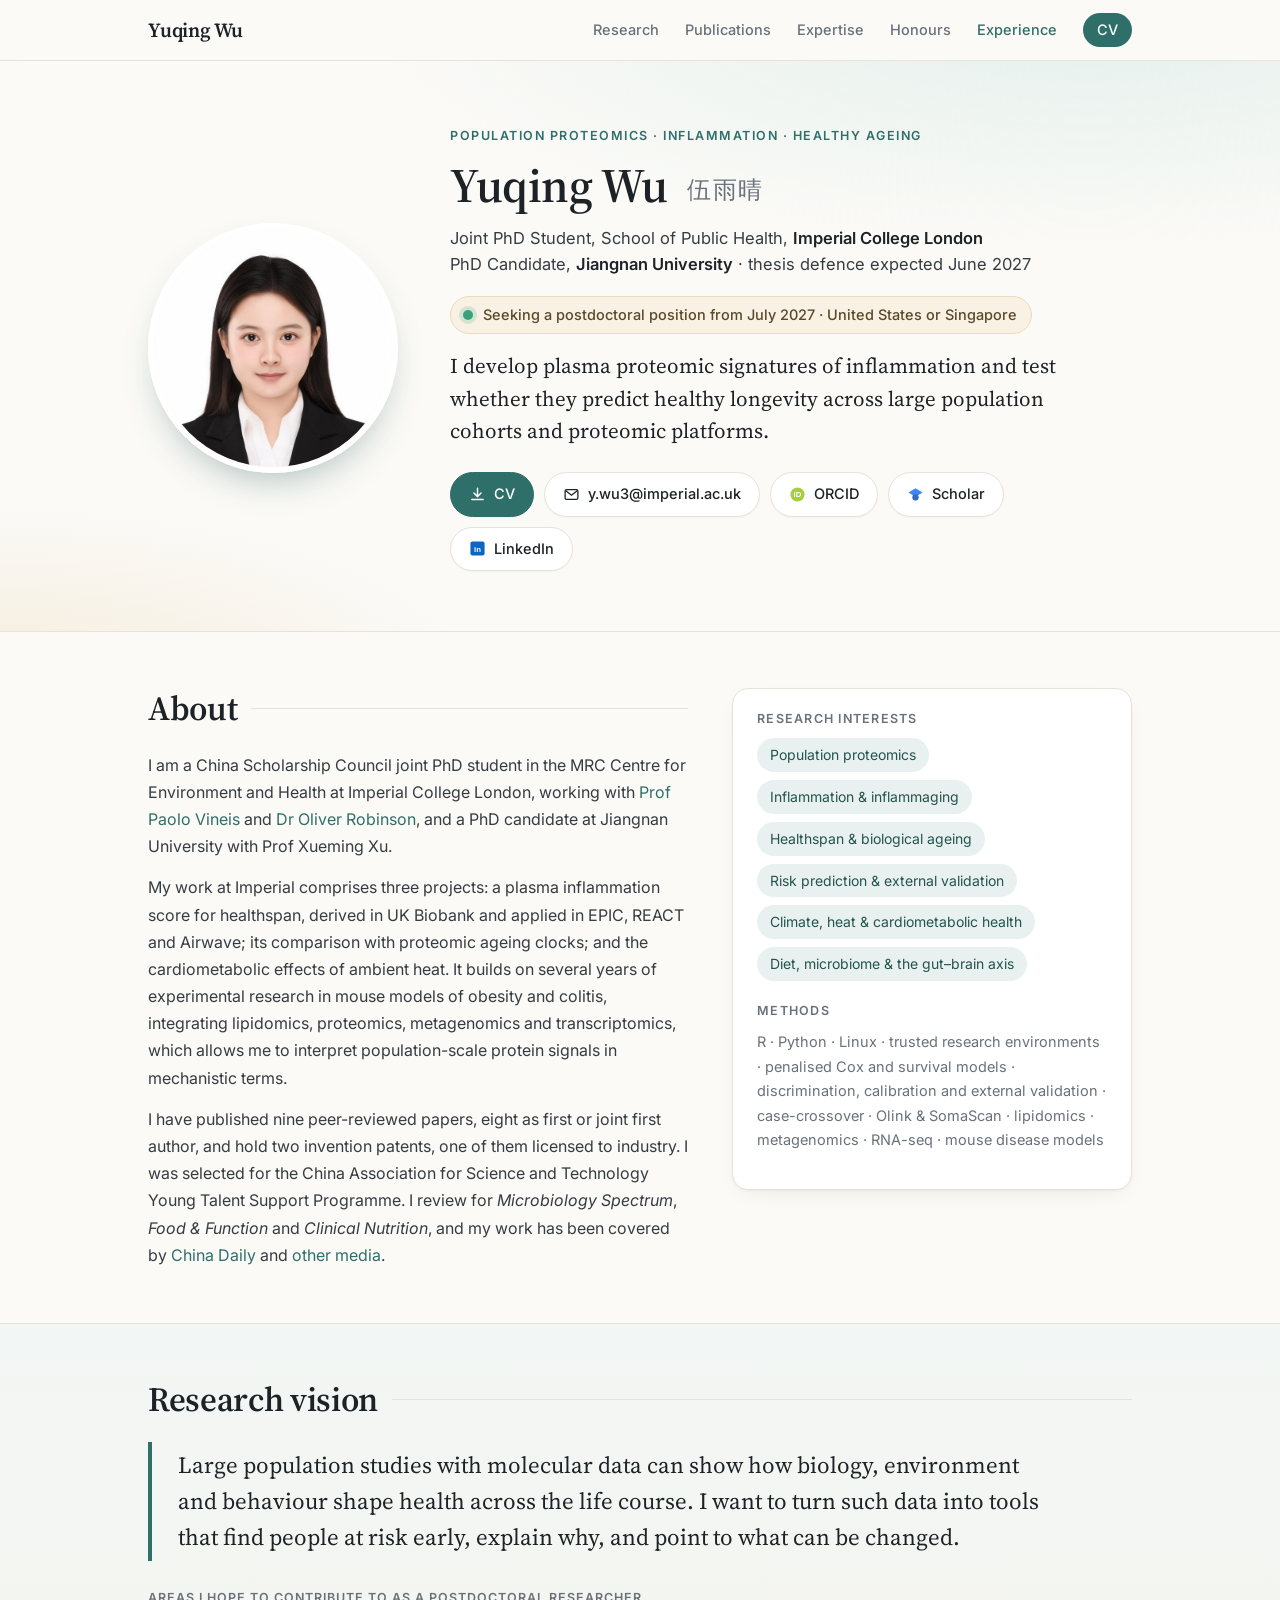
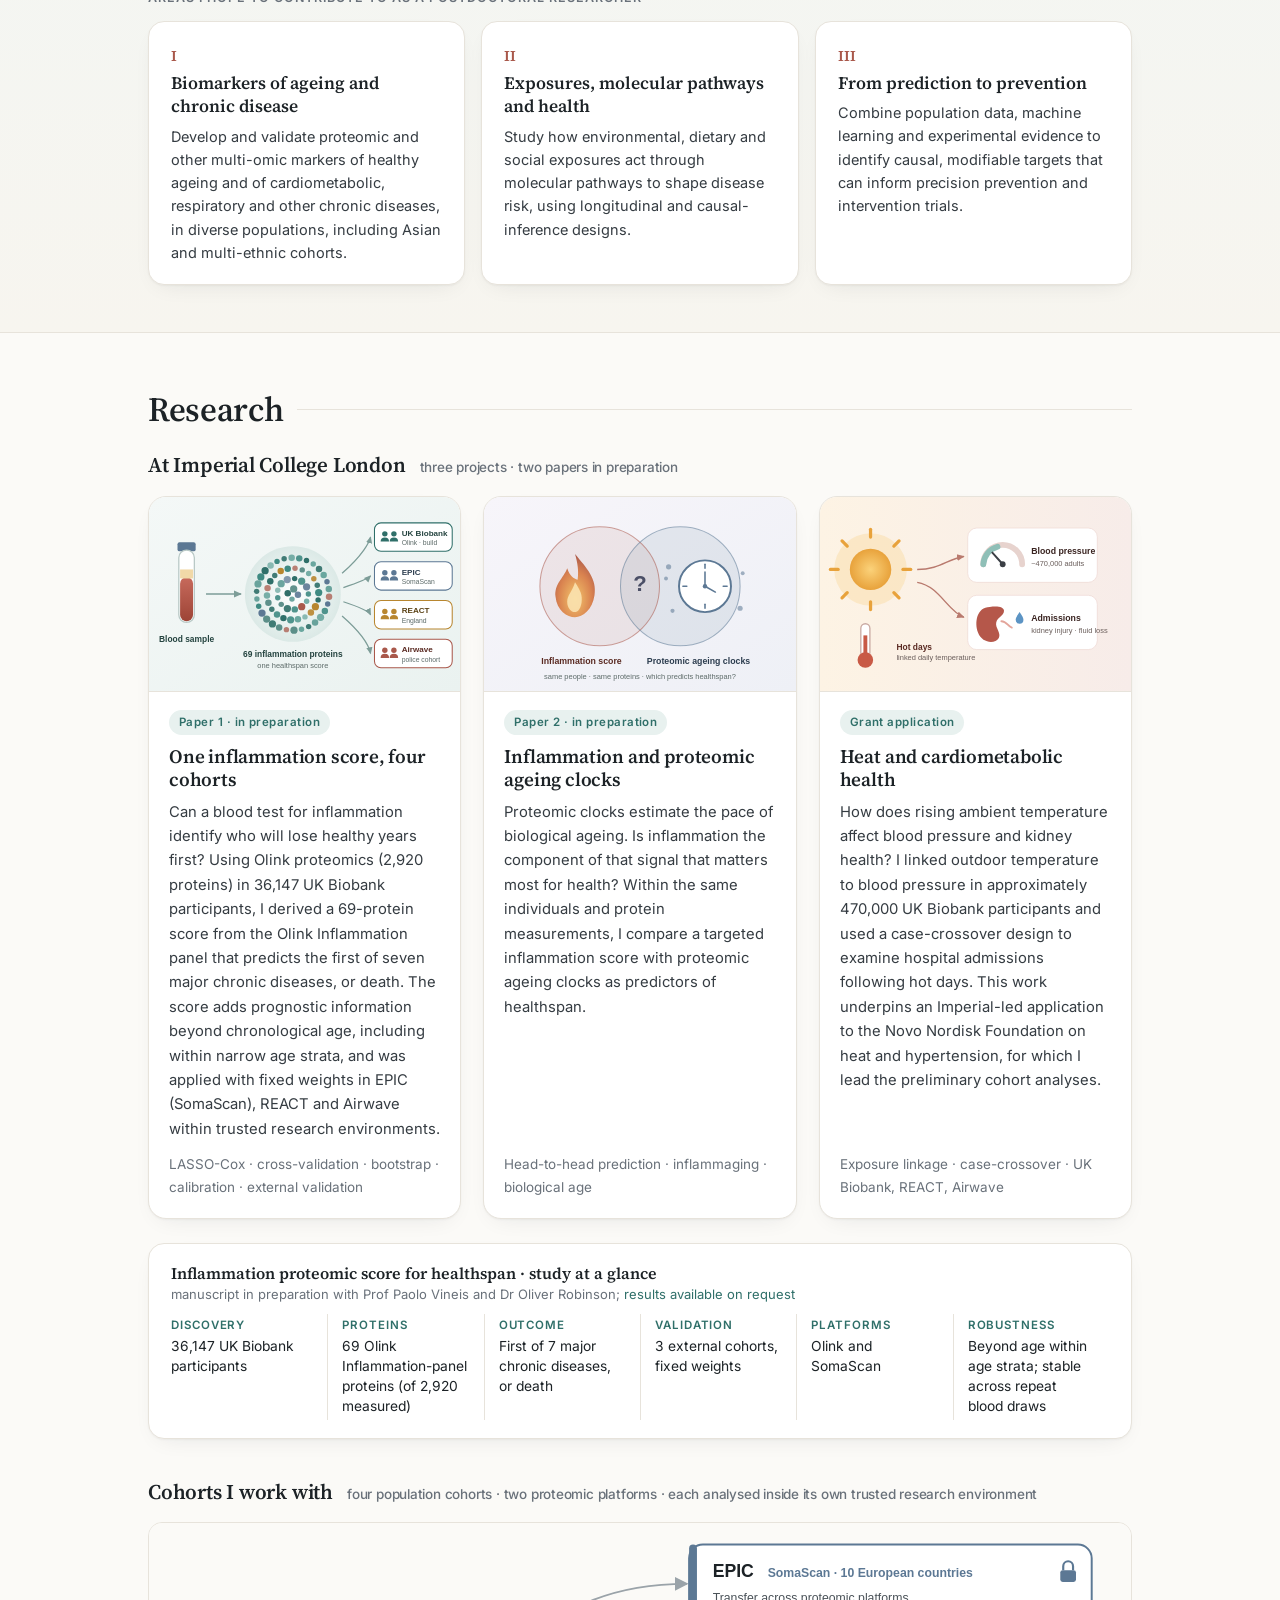
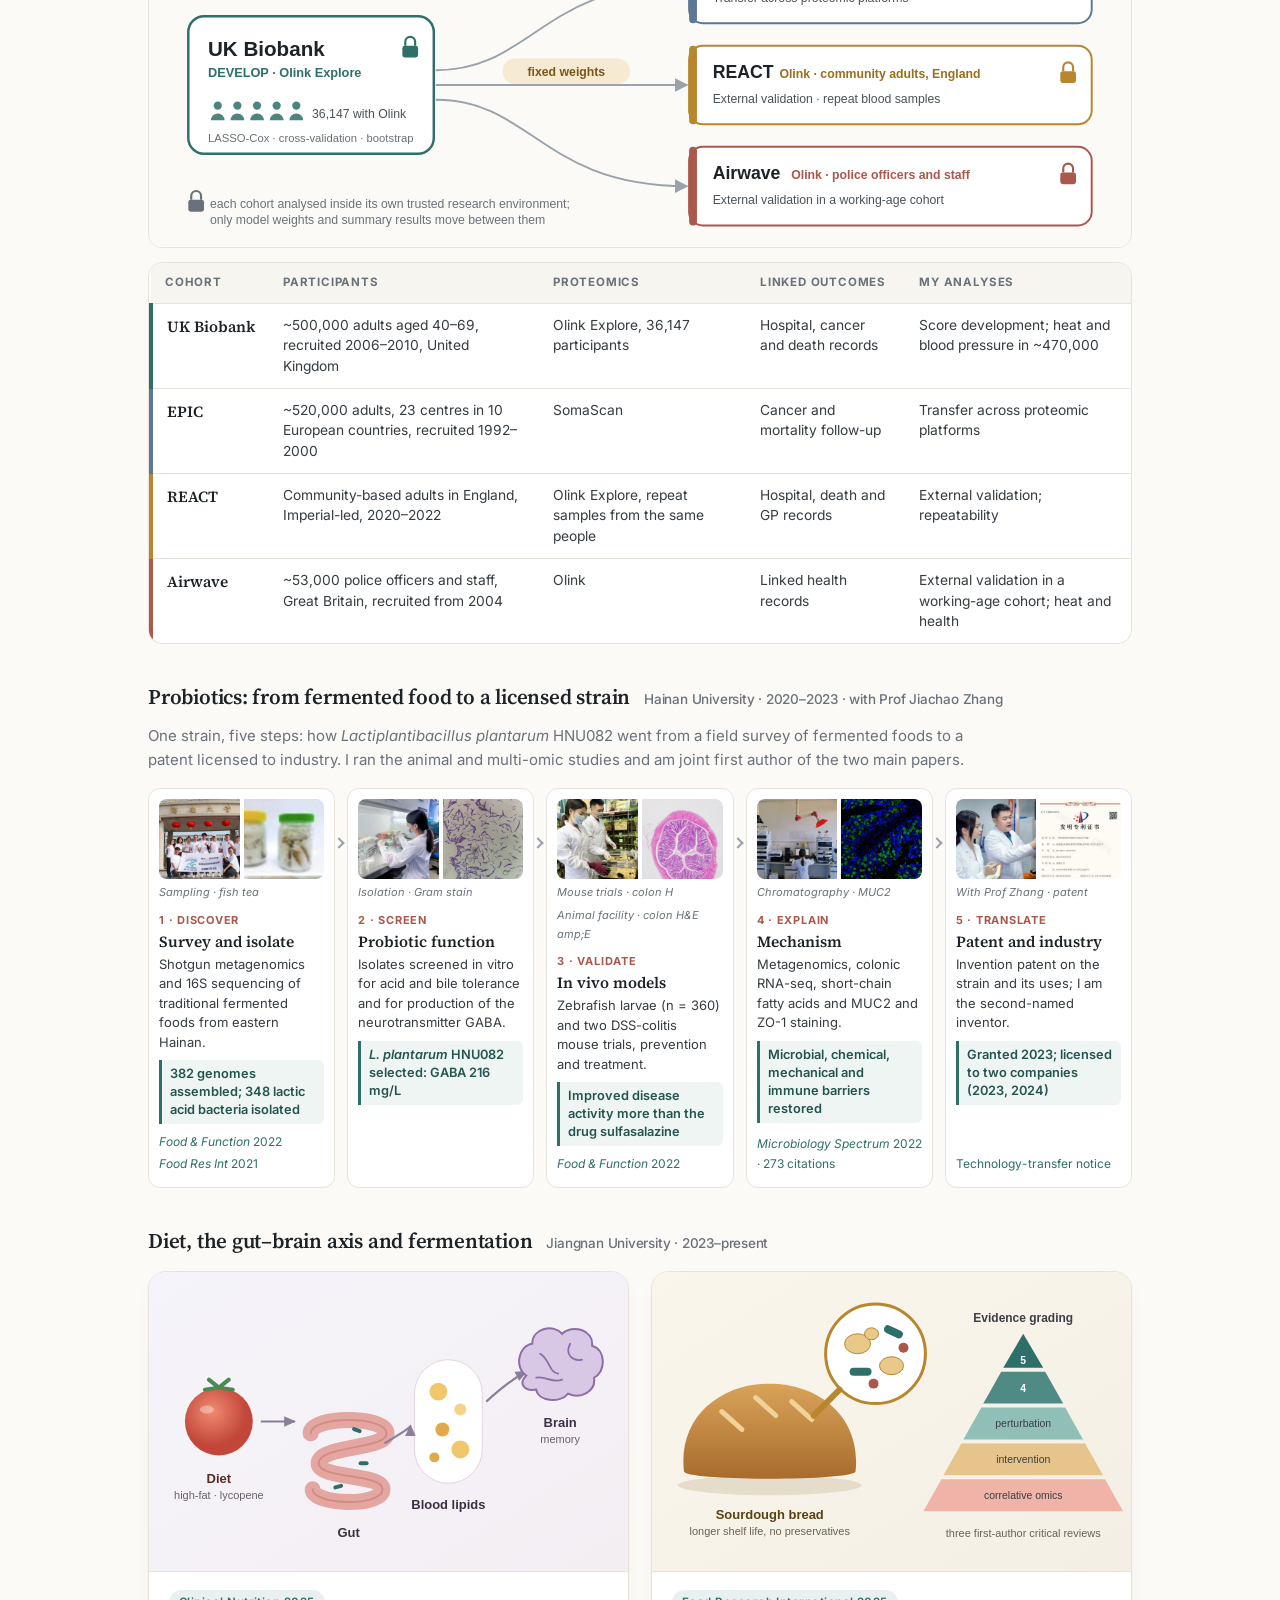
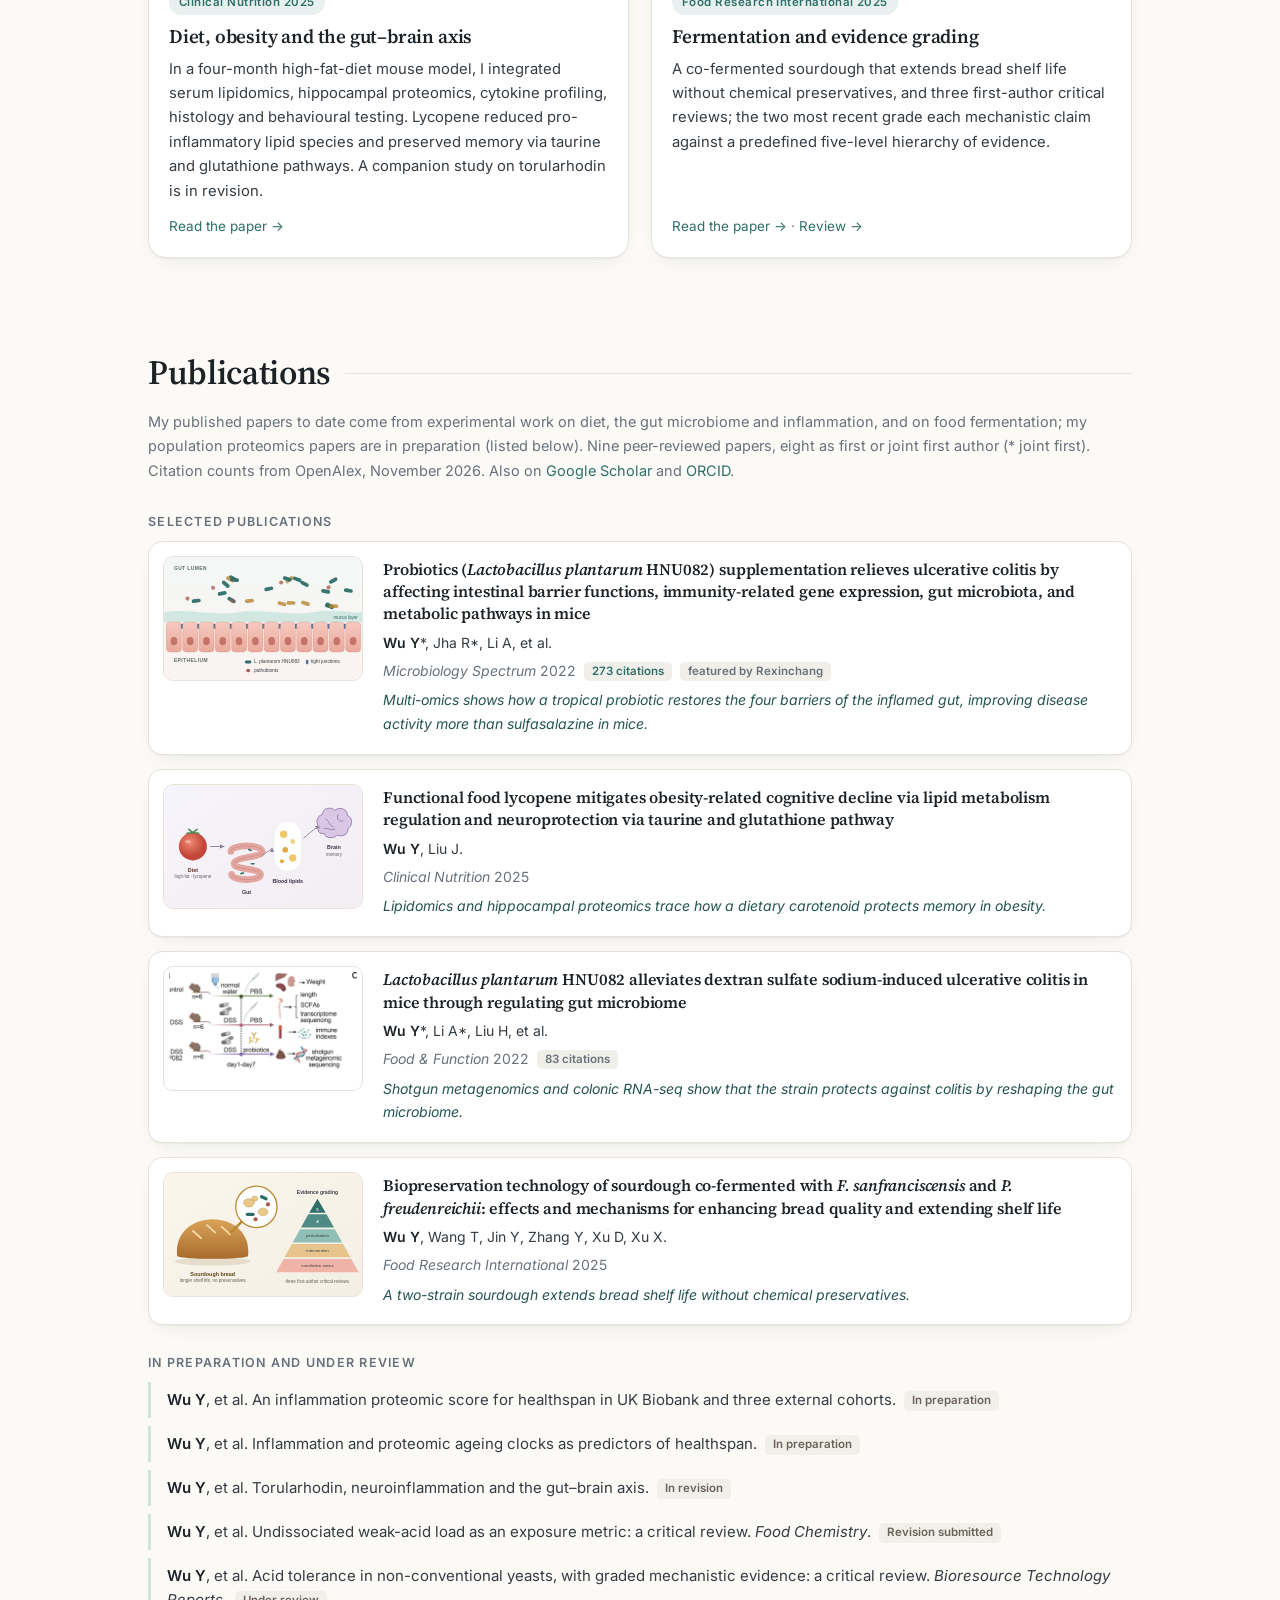
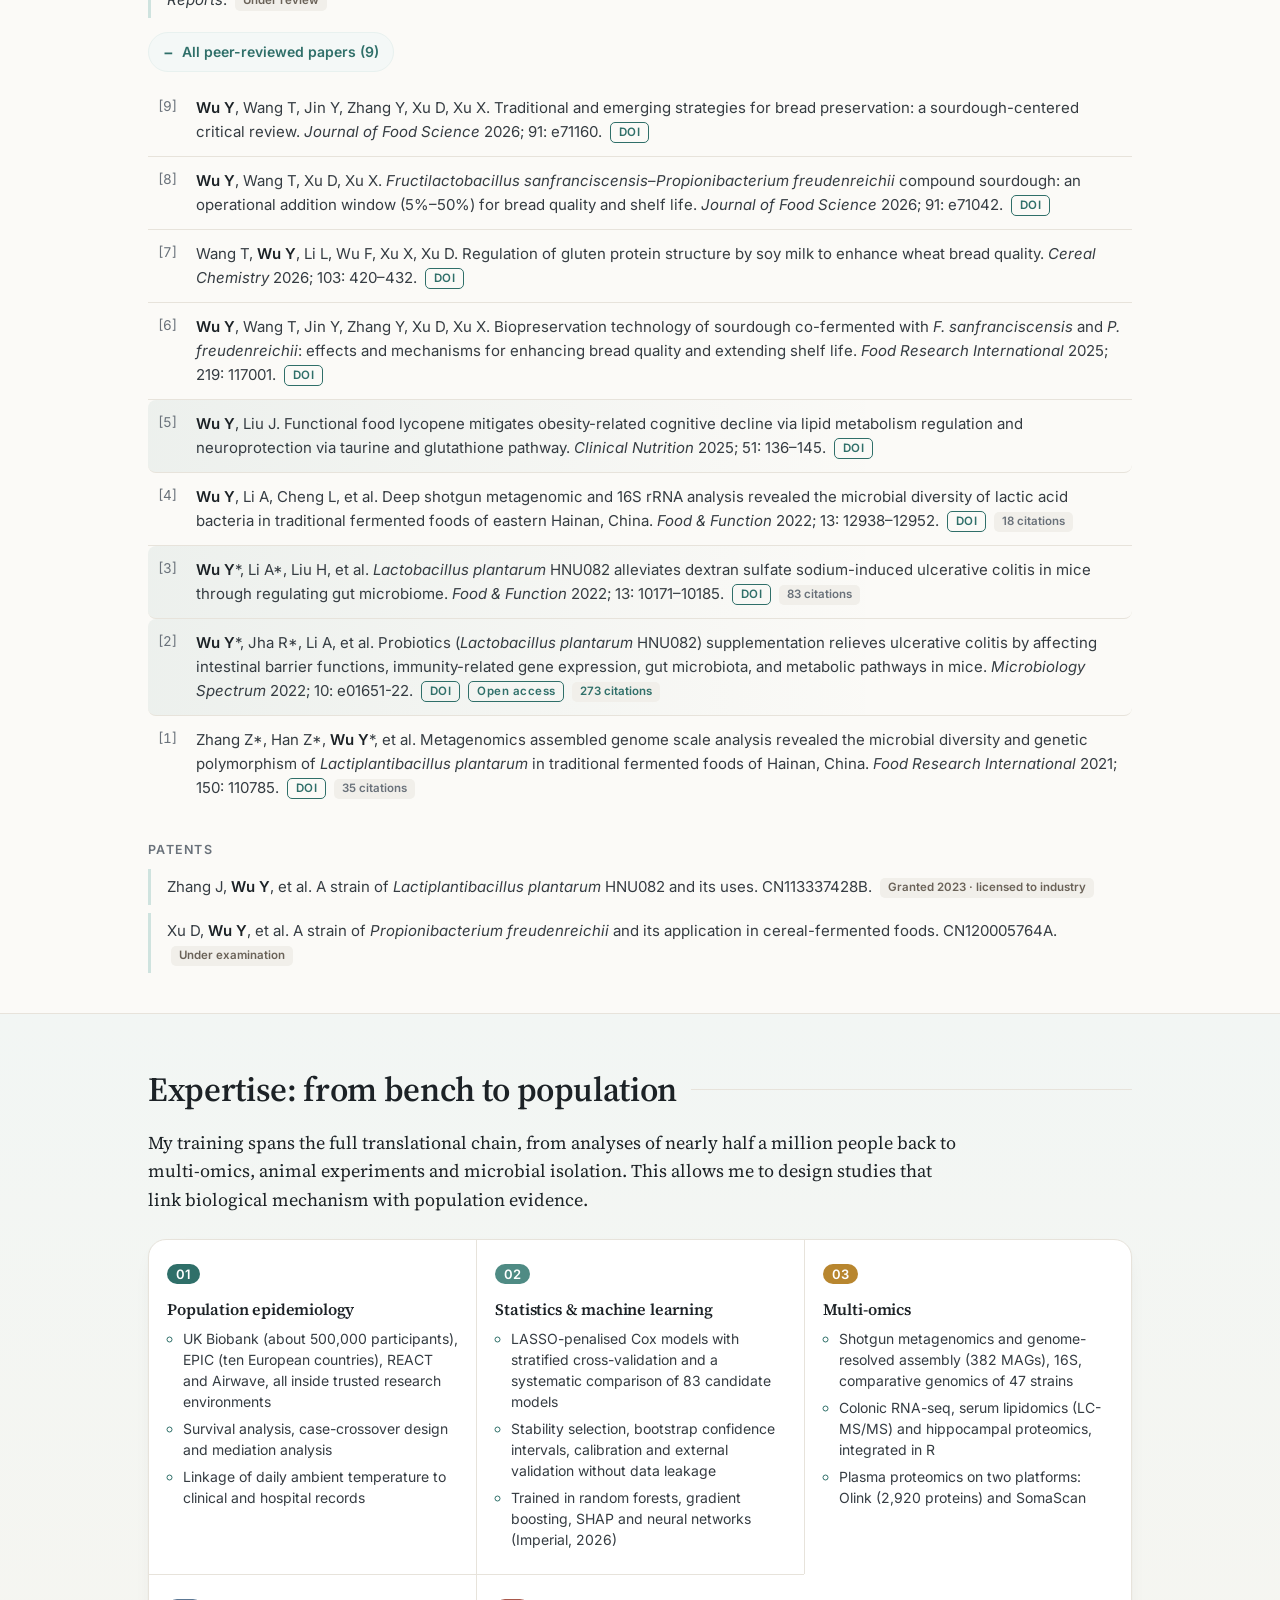
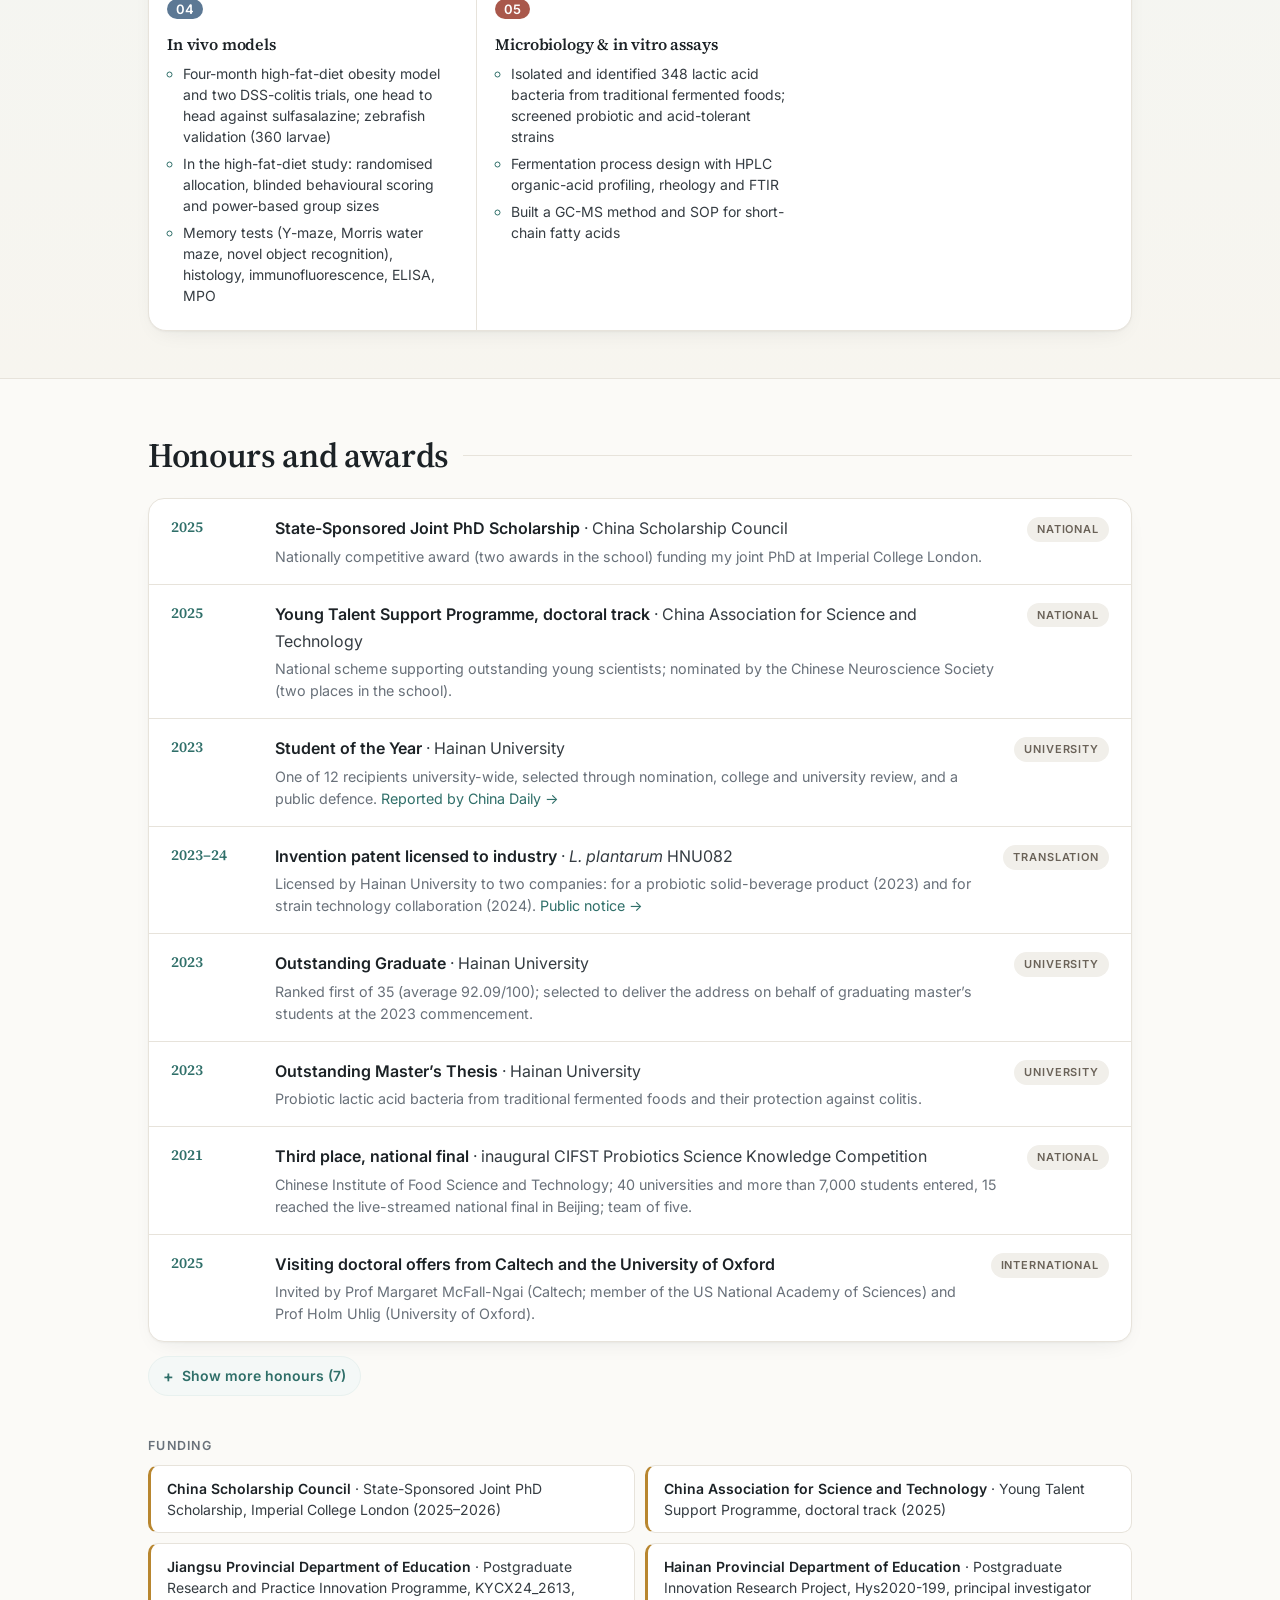
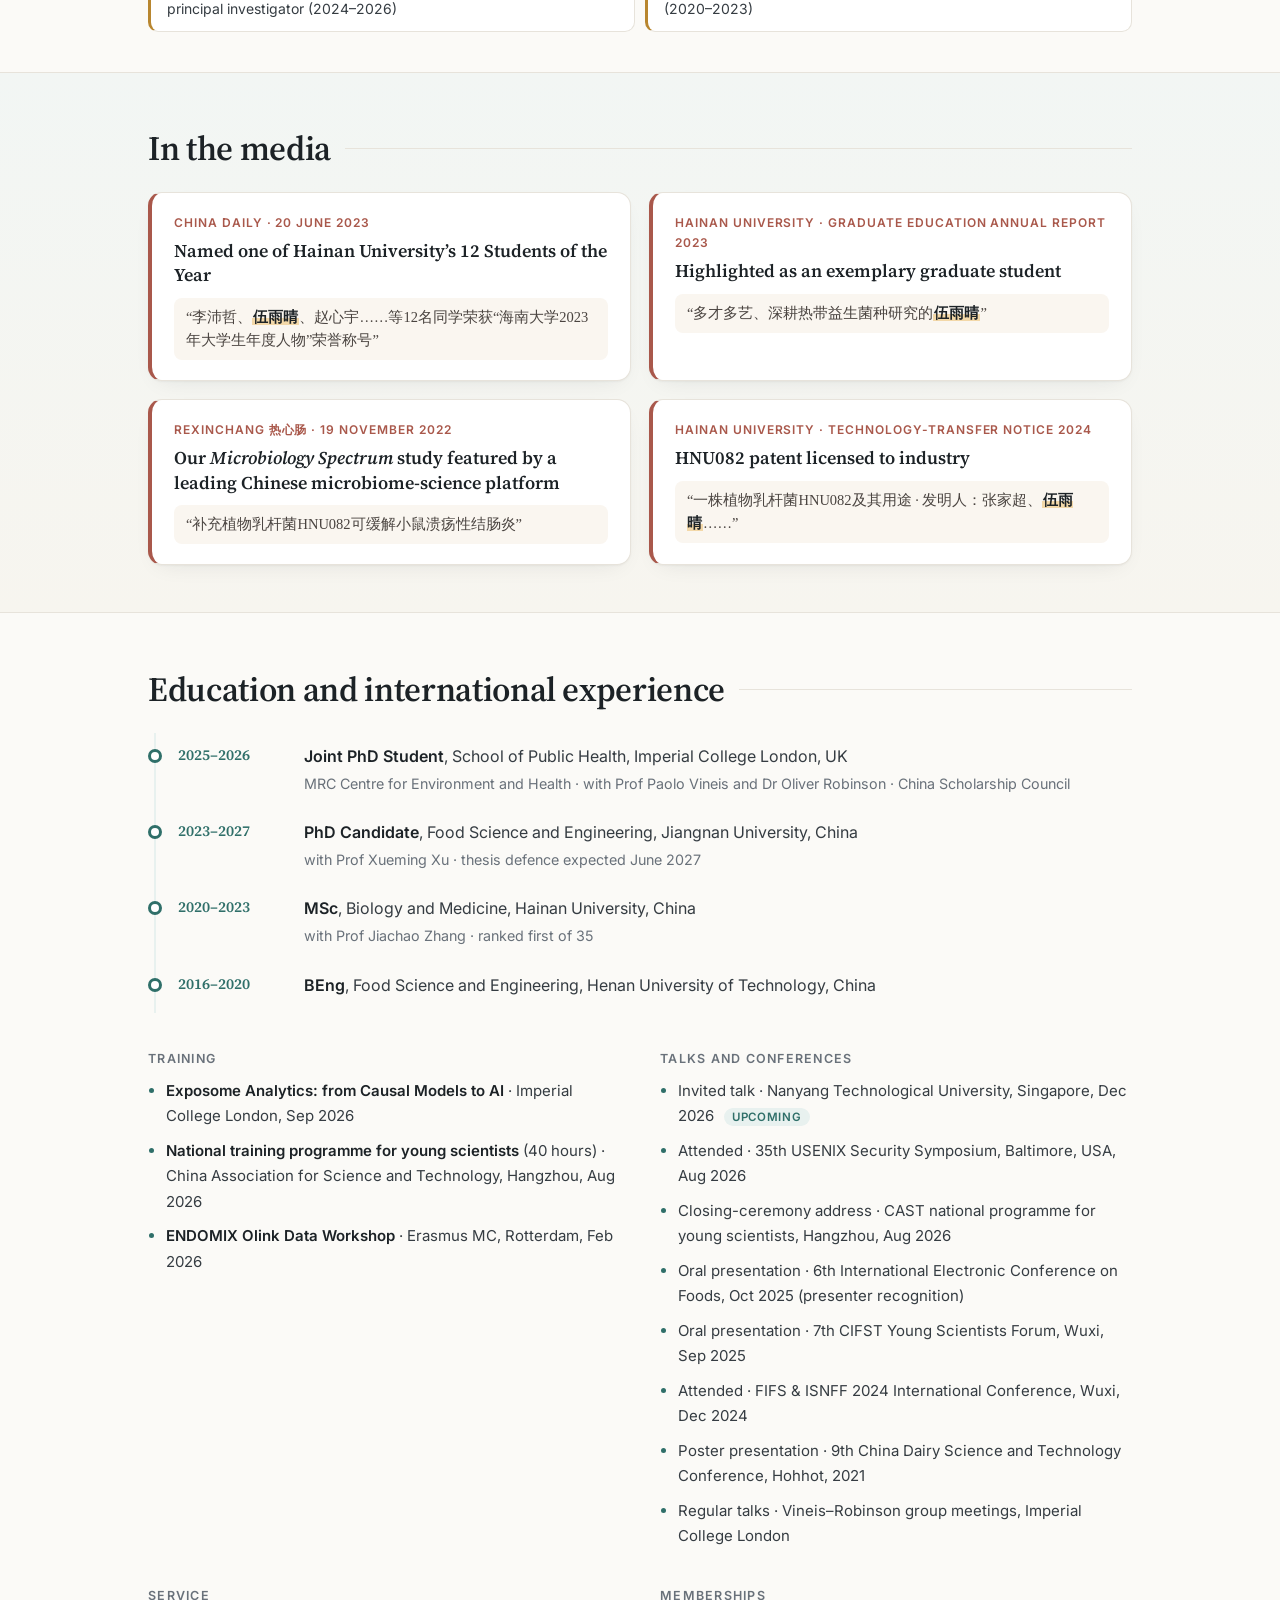
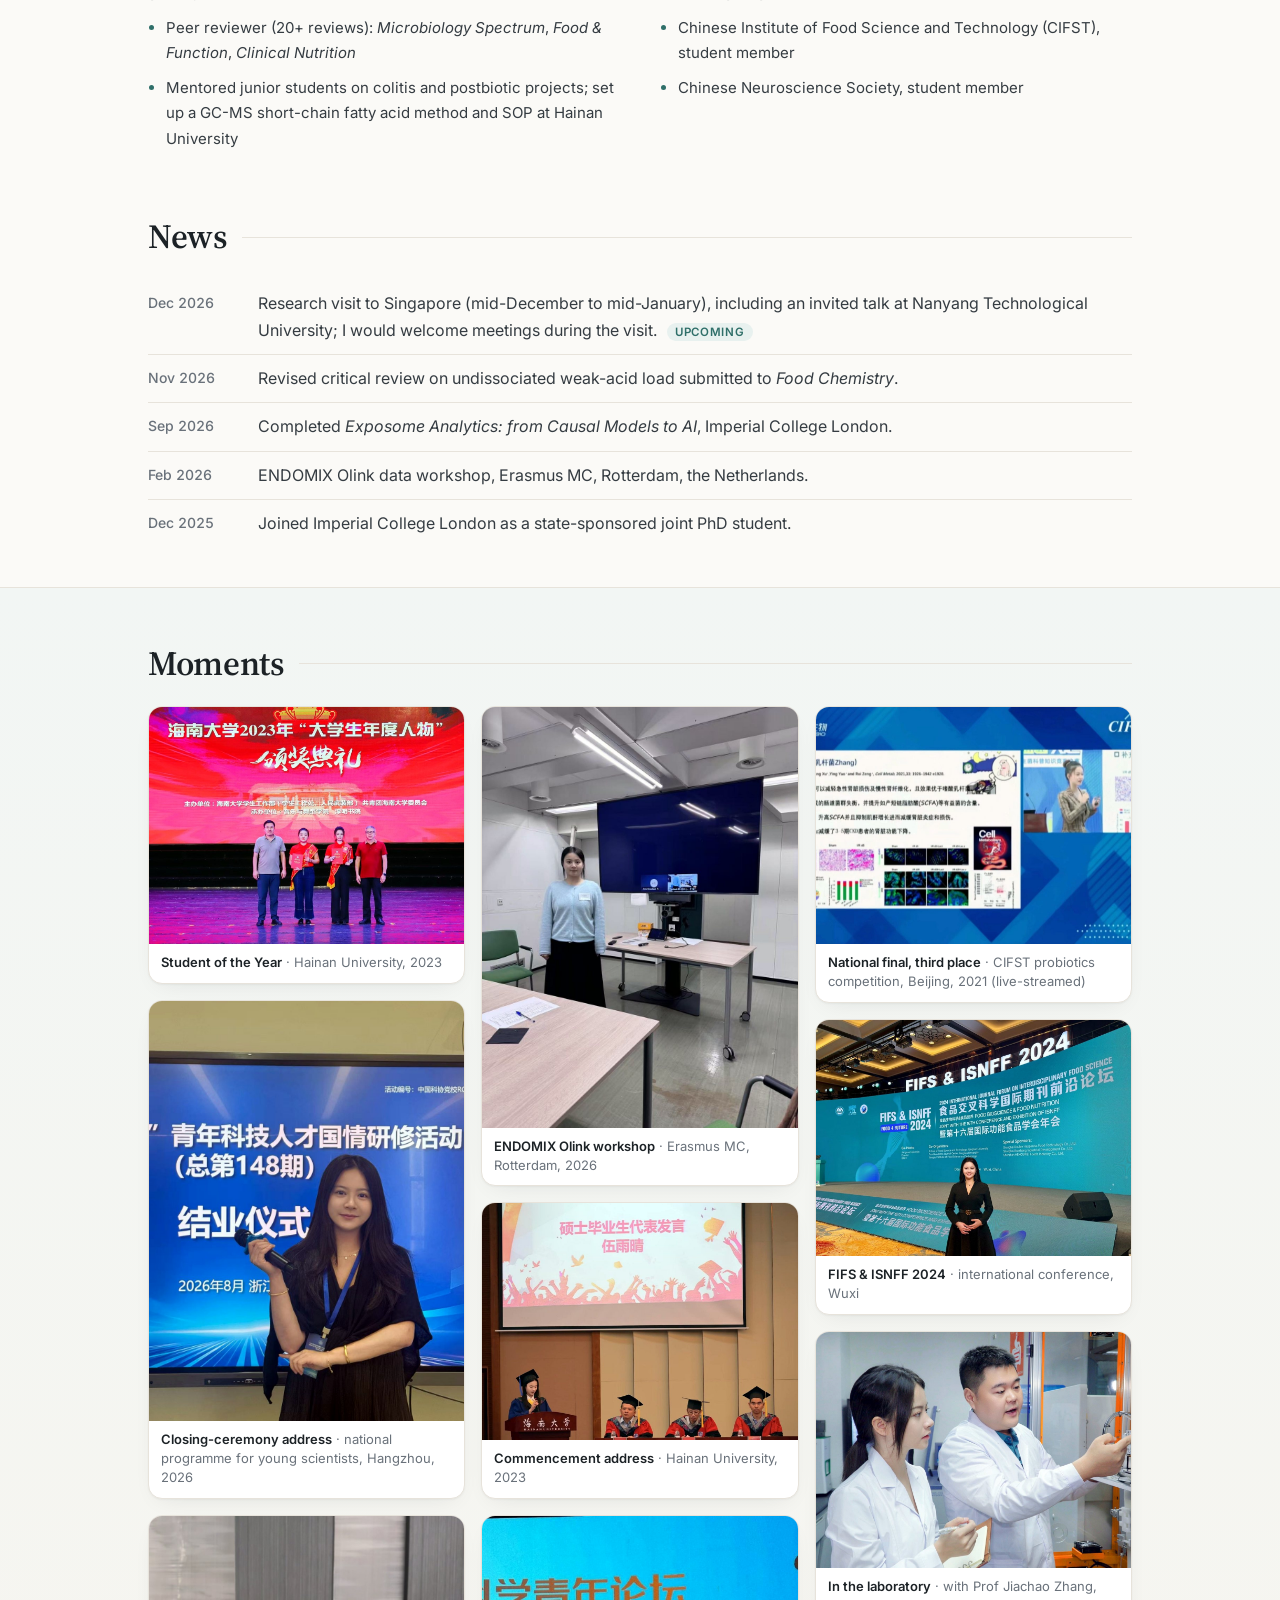
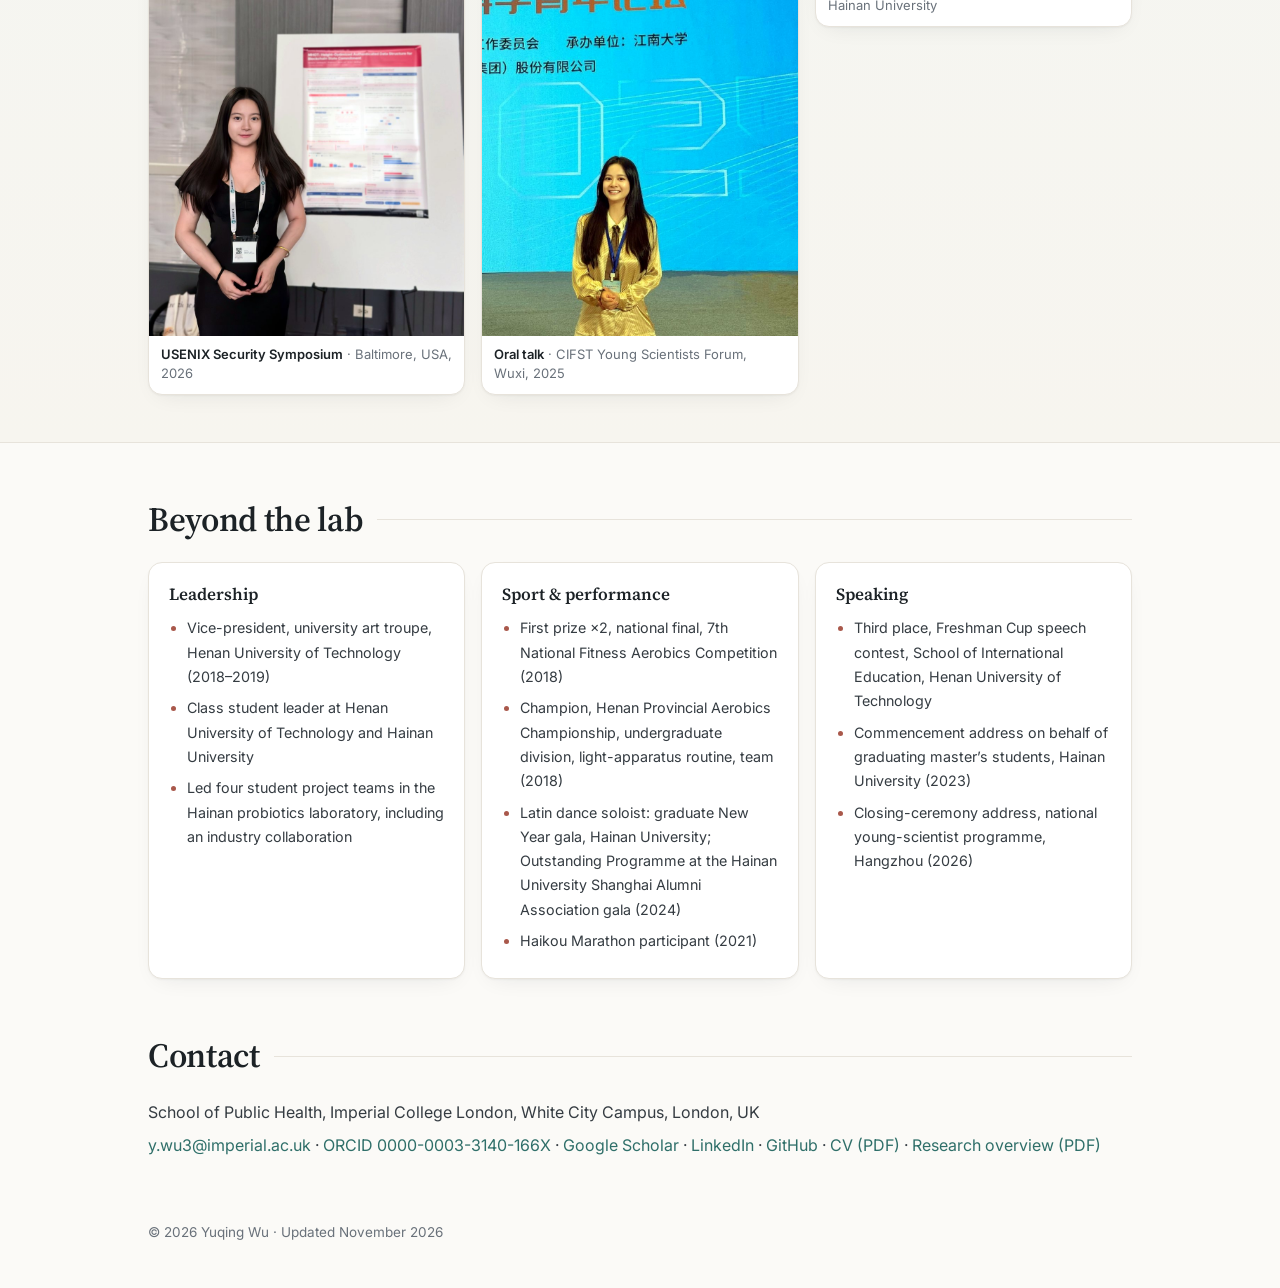
==== commit 3539ddc7: "Align probiotic captions; refresh stylesheet cache" ====
--- a/index.html
+++ b/index.html
@@ -22,7 +22,7 @@
 <link rel="preconnect" href="https://fonts.googleapis.com">
 <link rel="preconnect" href="https://fonts.gstatic.com" crossorigin>
 <link href="https://fonts.googleapis.com/css2?family=Inter:wght@400;500;600&family=Source+Serif+4:ital,opsz,wght@0,8..60,400;0,8..60,600;1,8..60,400&display=swap" rel="stylesheet">
-<link rel="stylesheet" href="style.css">
+<link rel="stylesheet" href="style.css?v=20261122b">
 </head>
 <body>
 <a class="skip" href="#about">Skip to content</a>
@@ -159,10 +159,10 @@
   <h3 class="group">Probiotics: from fermented food to a licensed strain <span>Hainan University · 2020&ndash;2023 · with Prof Jiachao Zhang</span></h3>
   <p class="jr-intro">One strain, five steps: how <i>Lactiplantibacillus plantarum</i> HNU082 went from a field survey of fermented foods to a patent licensed to industry. I ran the animal and multi-omic studies and am joint first author of the two main papers.</p>
   <ol class="steps5">
-    <li><figure><div class="pair"><img src="assets/img/pb-p1.jpg" alt="Sampling team setting out from Hainan University" loading="lazy" width="440" height="440"><img src="assets/img/pb-q1.jpg" alt="Fermented fish tea, a traditional food from eastern Hainan" loading="lazy" width="440" height="440"></div><figcaption>Sampling team · fermented fish tea</figcaption></figure><span class="k">1 · Discover</span><b>Survey and isolate</b><p>Shotgun metagenomics and 16S sequencing of traditional fermented foods from eastern Hainan.</p><p class="res">382 genomes assembled; 348 lactic acid bacteria isolated</p><span class="lk"><a href="https://doi.org/10.1039/d2fo02501a"><i>Food &amp; Function</i> 2022</a><a href="https://doi.org/10.1016/j.foodres.2021.110785"><i>Food Res Int</i> 2021</a></span></li>
-    <li><figure><div class="pair"><img src="assets/img/pb-p2.jpg" alt="Isolating strains in the biosafety cabinet" loading="lazy" width="440" height="440"><img src="assets/img/pb-q2.jpg" alt="Gram stain, candidate isolate" loading="lazy" width="440" height="440"></div><figcaption>Strain isolation · Gram stain</figcaption></figure><span class="k">2 · Screen</span><b>Probiotic function</b><p>Isolates screened in vitro for acid and bile tolerance and for production of the neurotransmitter GABA.</p><p class="res"><i>L. plantarum</i> HNU082 selected: GABA 216 mg/L</p></li>
-    <li><figure><div class="pair"><img src="assets/img/pb-p3.jpg" alt="Mouse trials in the animal facility" loading="lazy" width="440" height="440"><img src="assets/img/pb-q3.jpg" alt="Colon cross-section, H&amp;E" loading="lazy" width="440" height="440"></div><figcaption>Animal facility · colon H&amp;E</figcaption></figure><span class="k">3 · Validate</span><b>In vivo models</b><p>Zebrafish larvae (n = 360) and two DSS-colitis mouse trials, prevention and treatment.</p><p class="res">Improved disease activity more than the drug sulfasalazine</p><span class="lk"><a href="https://doi.org/10.1039/d2fo02303b"><i>Food &amp; Function</i> 2022</a></span></li>
-    <li><figure><div class="pair"><img src="assets/img/pb-p4.jpg" alt="Chromatography for short-chain fatty acids" loading="lazy" width="440" height="440"><img src="assets/img/pb-q4.jpg" alt="MUC2 immunofluorescence" loading="lazy" width="440" height="440"></div><figcaption>Chromatography · MUC2 staining</figcaption></figure><span class="k">4 · Explain</span><b>Mechanism</b><p>Metagenomics, colonic RNA-seq, short-chain fatty acids and MUC2 and ZO-1 staining.</p><p class="res">Microbial, chemical, mechanical and immune barriers restored</p><span class="lk"><a href="https://doi.org/10.1128/spectrum.01651-22"><i>Microbiology Spectrum</i> 2022 · 273 citations</a></span></li>
+    <li><figure><div class="pair"><img src="assets/img/pb-p1.jpg" alt="Sampling team setting out from Hainan University" loading="lazy" width="440" height="440"><img src="assets/img/pb-q1.jpg" alt="Fermented fish tea, a traditional food from eastern Hainan" loading="lazy" width="440" height="440"></div><figcaption>Sampling · fish tea</figcaption></figure><span class="k">1 · Discover</span><b>Survey and isolate</b><p>Shotgun metagenomics and 16S sequencing of traditional fermented foods from eastern Hainan.</p><p class="res">382 genomes assembled; 348 lactic acid bacteria isolated</p><span class="lk"><a href="https://doi.org/10.1039/d2fo02501a"><i>Food &amp; Function</i> 2022</a><a href="https://doi.org/10.1016/j.foodres.2021.110785"><i>Food Res Int</i> 2021</a></span></li>
+    <li><figure><div class="pair"><img src="assets/img/pb-p2.jpg" alt="Isolating strains in the biosafety cabinet" loading="lazy" width="440" height="440"><img src="assets/img/pb-q2.jpg" alt="Gram stain, candidate isolate" loading="lazy" width="440" height="440"></div><figcaption>Isolation · Gram stain</figcaption></figure><span class="k">2 · Screen</span><b>Probiotic function</b><p>Isolates screened in vitro for acid and bile tolerance and for production of the neurotransmitter GABA.</p><p class="res"><i>L. plantarum</i> HNU082 selected: GABA 216 mg/L</p></li>
+    <li><figure><div class="pair"><img src="assets/img/pb-p3.jpg" alt="Mouse trials in the animal facility" loading="lazy" width="440" height="440"><img src="assets/img/pb-q3.jpg" alt="Colon cross-section, H&amp;E" loading="lazy" width="440" height="440"></div><figcaption>Mouse trials · colon H<figcaption>Animal facility · colon H&amp;E</figcaption>amp;E</figcaption></figure><span class="k">3 · Validate</span><b>In vivo models</b><p>Zebrafish larvae (n = 360) and two DSS-colitis mouse trials, prevention and treatment.</p><p class="res">Improved disease activity more than the drug sulfasalazine</p><span class="lk"><a href="https://doi.org/10.1039/d2fo02303b"><i>Food &amp; Function</i> 2022</a></span></li>
+    <li><figure><div class="pair"><img src="assets/img/pb-p4.jpg" alt="Chromatography for short-chain fatty acids" loading="lazy" width="440" height="440"><img src="assets/img/pb-q4.jpg" alt="MUC2 immunofluorescence" loading="lazy" width="440" height="440"></div><figcaption>Chromatography · MUC2</figcaption></figure><span class="k">4 · Explain</span><b>Mechanism</b><p>Metagenomics, colonic RNA-seq, short-chain fatty acids and MUC2 and ZO-1 staining.</p><p class="res">Microbial, chemical, mechanical and immune barriers restored</p><span class="lk"><a href="https://doi.org/10.1128/spectrum.01651-22"><i>Microbiology Spectrum</i> 2022 · 273 citations</a></span></li>
     <li><figure><div class="pair"><img src="assets/img/pb-p5.jpg" alt="In the laboratory with Prof Jiachao Zhang" loading="lazy" width="440" height="440"><img src="assets/img/pb-q5.jpg" alt="Patent CN 113337428 B" loading="lazy" width="440" height="440"></div><figcaption>With Prof Zhang · patent</figcaption></figure><span class="k">5 · Translate</span><b>Patent and industry</b><p>Invention patent on the strain and its uses; I am the second-named inventor.</p><p class="res">Granted 2023; licensed to two companies (2023, 2024)</p><span class="lk"><a href="https://scitech.hainanu.edu.cn/info/1118/8653.htm">Technology-transfer notice</a></span></li>
   </ol>
 
--- a/style.css
+++ b/style.css
@@ -383,7 +383,7 @@
 .steps5 figure{margin:0 0 9px}
 .steps5 .pair{display:grid;grid-template-columns:1fr 1fr;gap:4px;border-radius:8px;overflow:hidden}
 .steps5 img{width:100%;height:auto;aspect-ratio:1;object-fit:cover;display:block;background:#ece9e2}
-.steps5 figcaption{font-size:11px;color:var(--muted);margin-top:4px;font-style:italic}
+.steps5 figcaption{font-size:11px;color:var(--muted);margin-top:4px;font-style:italic;white-space:nowrap;overflow:hidden;text-overflow:ellipsis}
 .steps5 .res{font-size:12.8px;font-weight:600;color:#24544f;background:#eef5f3;border-left:3px solid #2f6f69;padding:5px 8px;border-radius:0 6px 6px 0;line-height:1.4}
 .steps5 .lk{display:flex;flex-direction:column;gap:2px}
 .steps5 .k{font-size:11px;font-weight:700;letter-spacing:.07em;text-transform:uppercase;color:#a9584b}
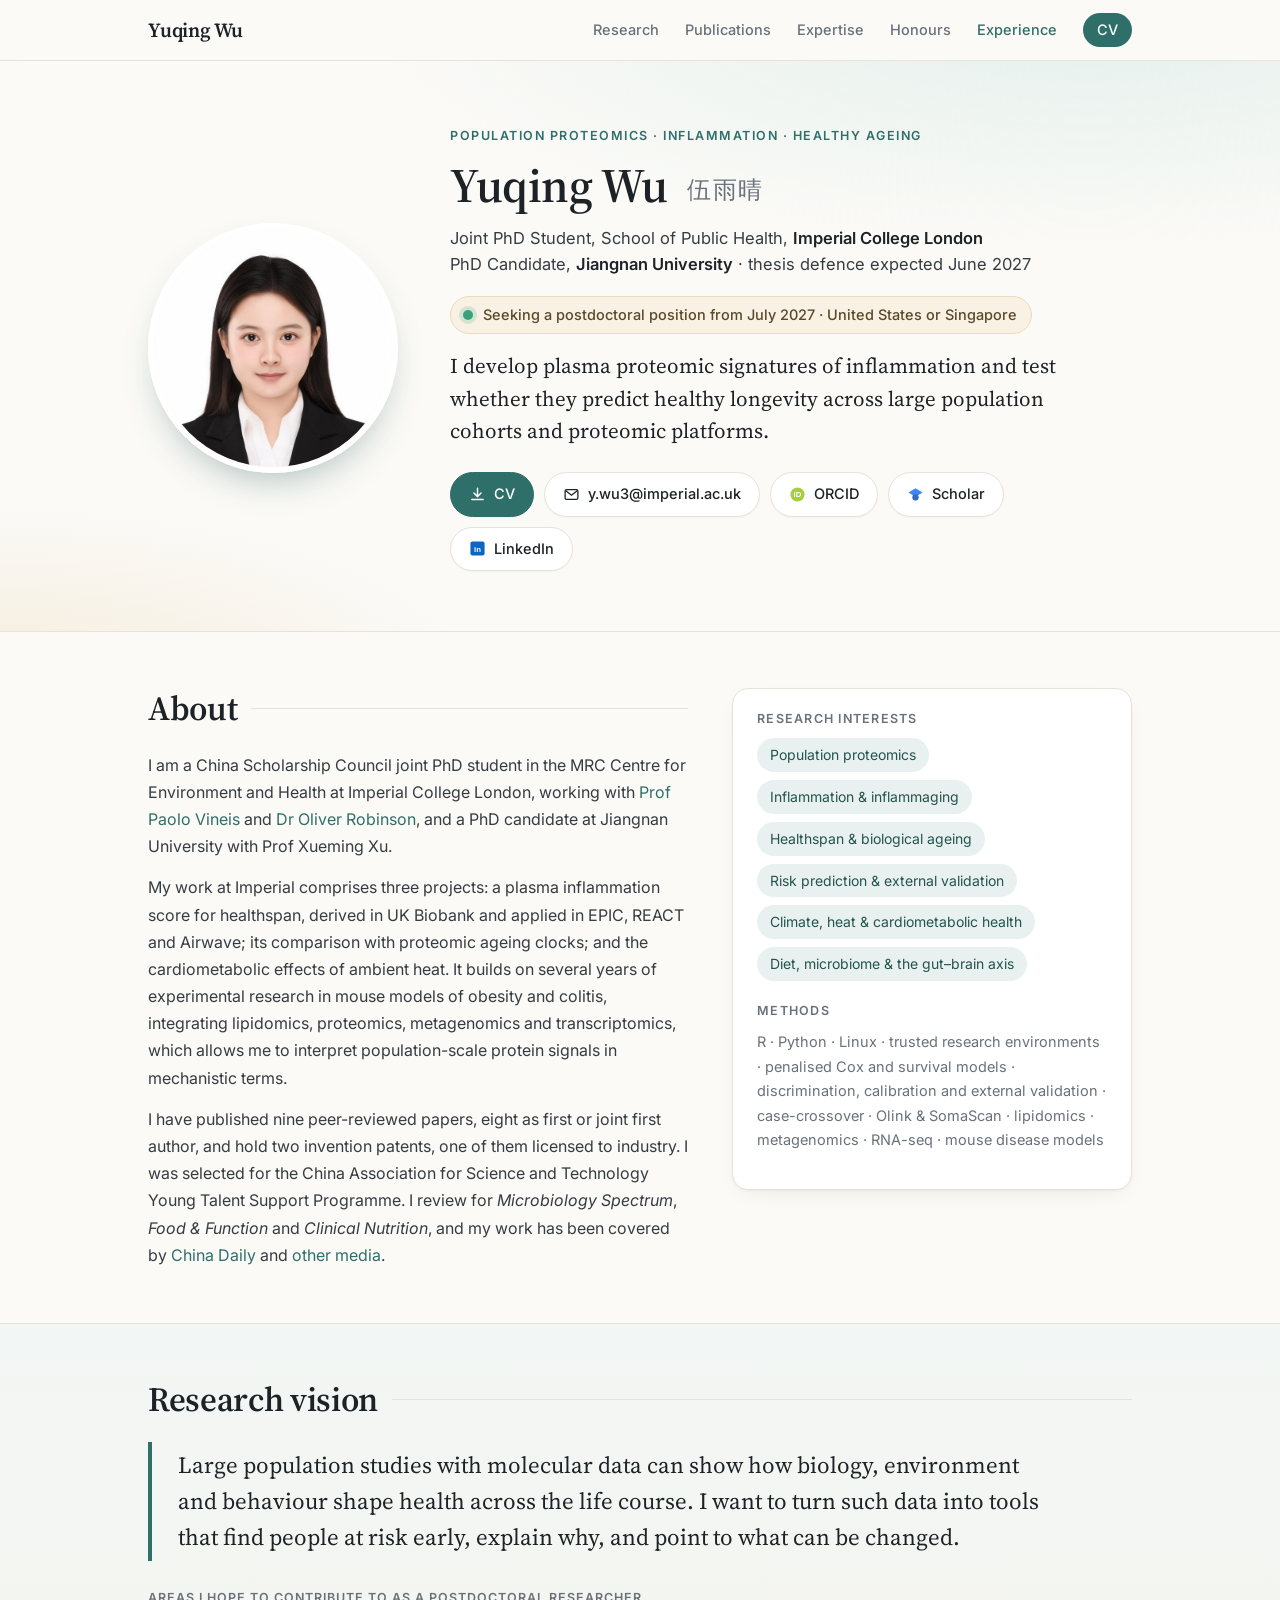
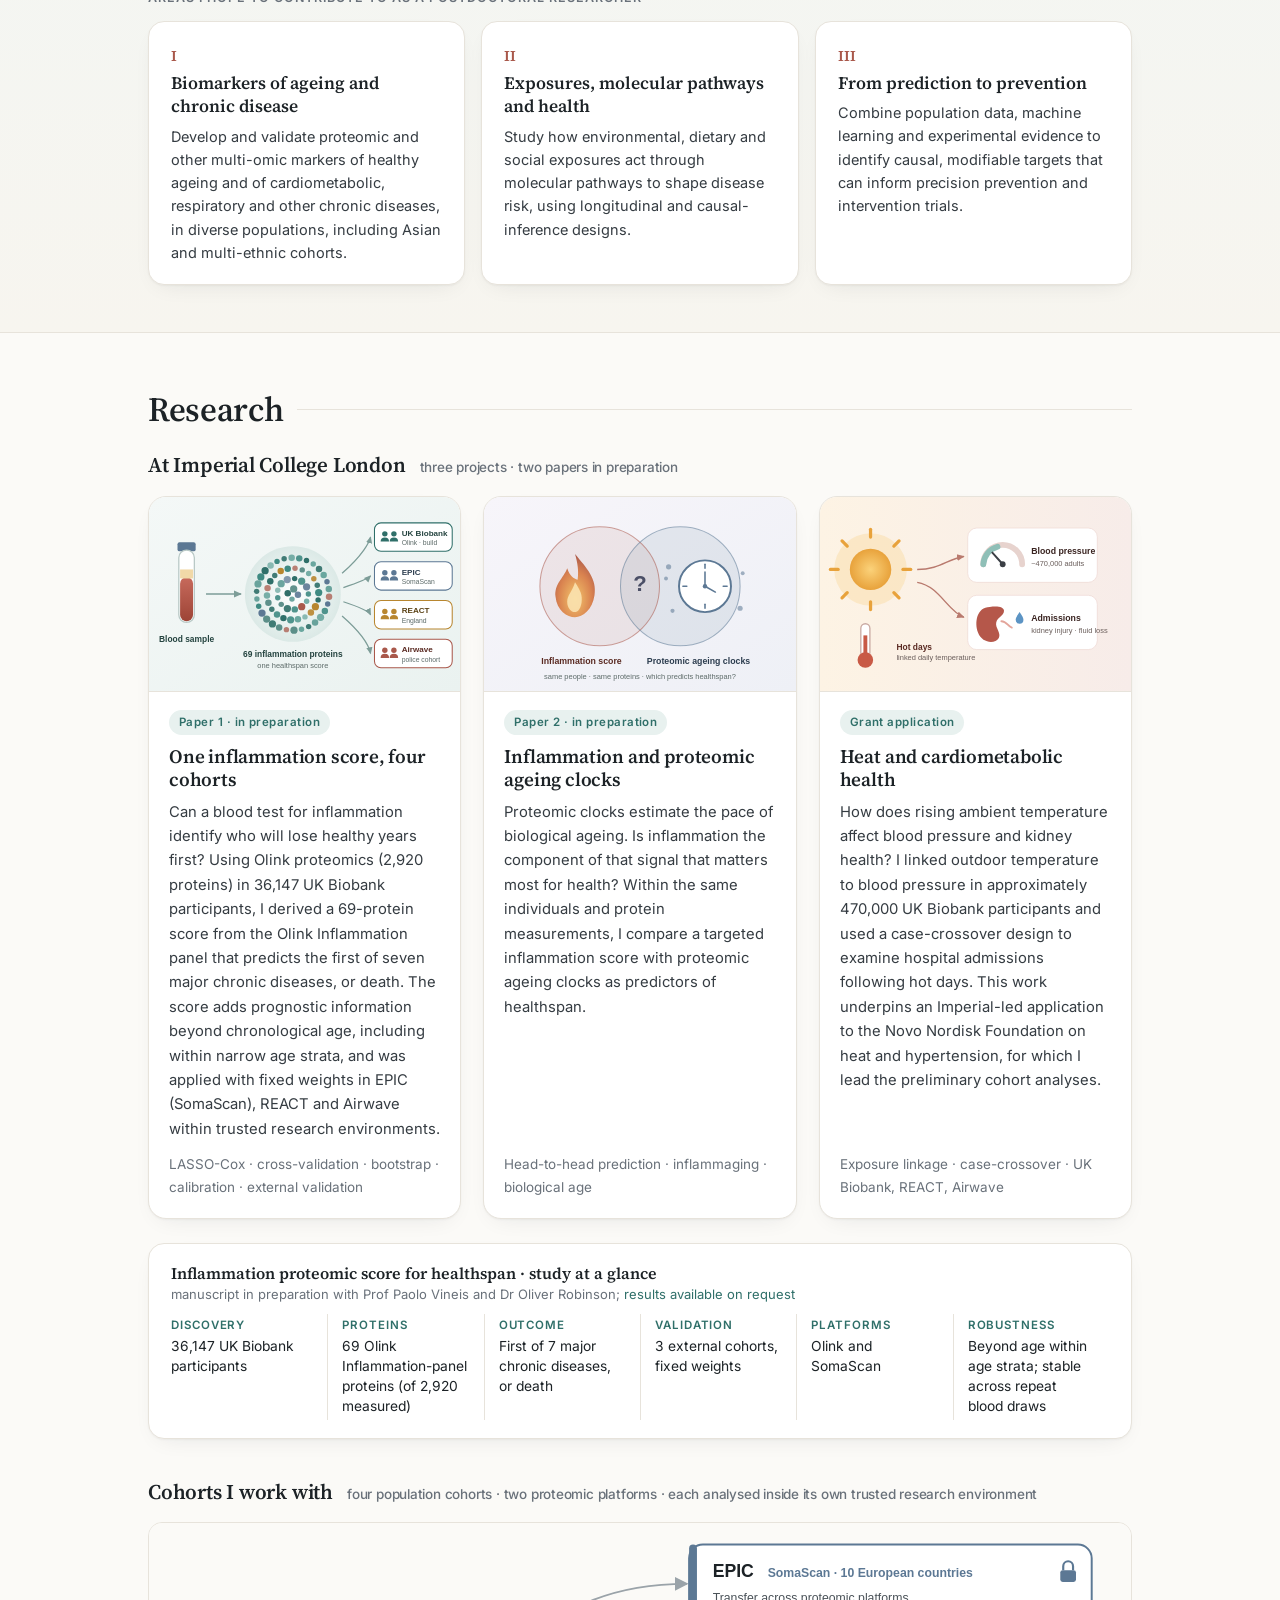
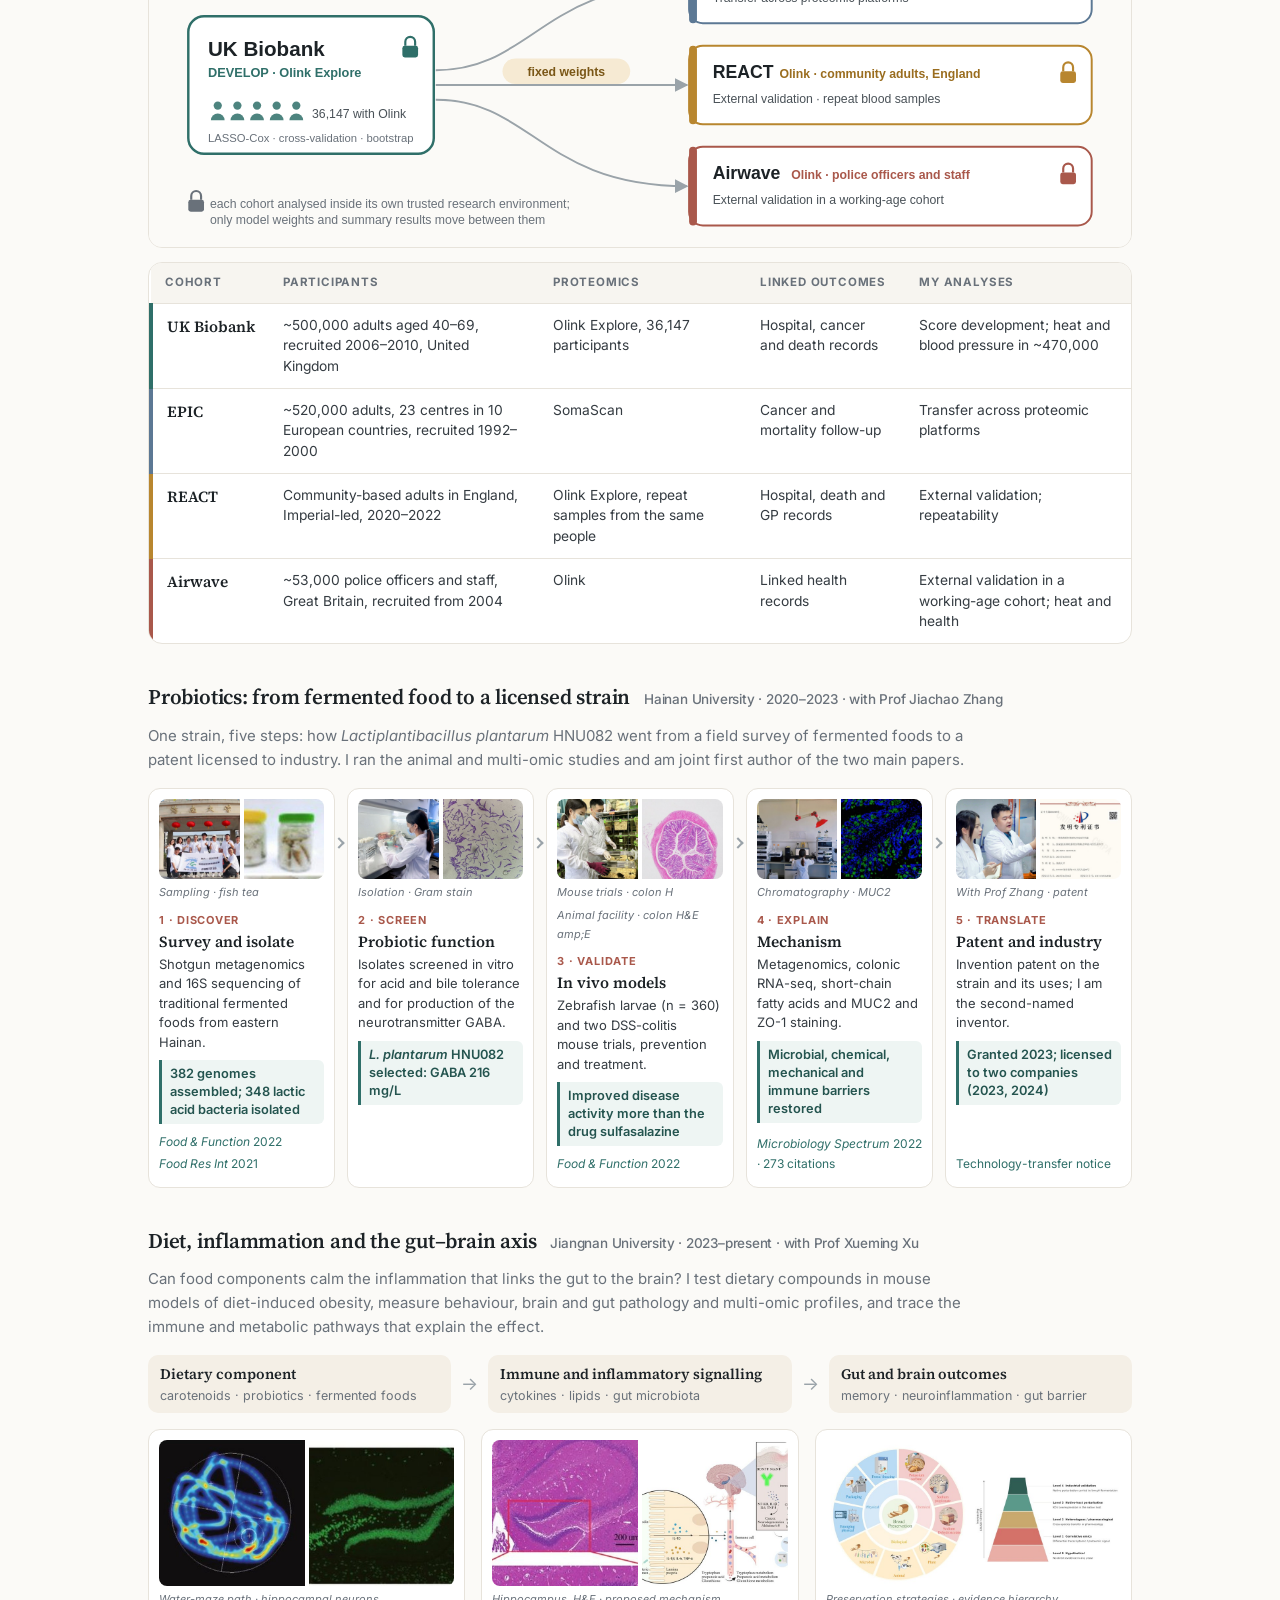
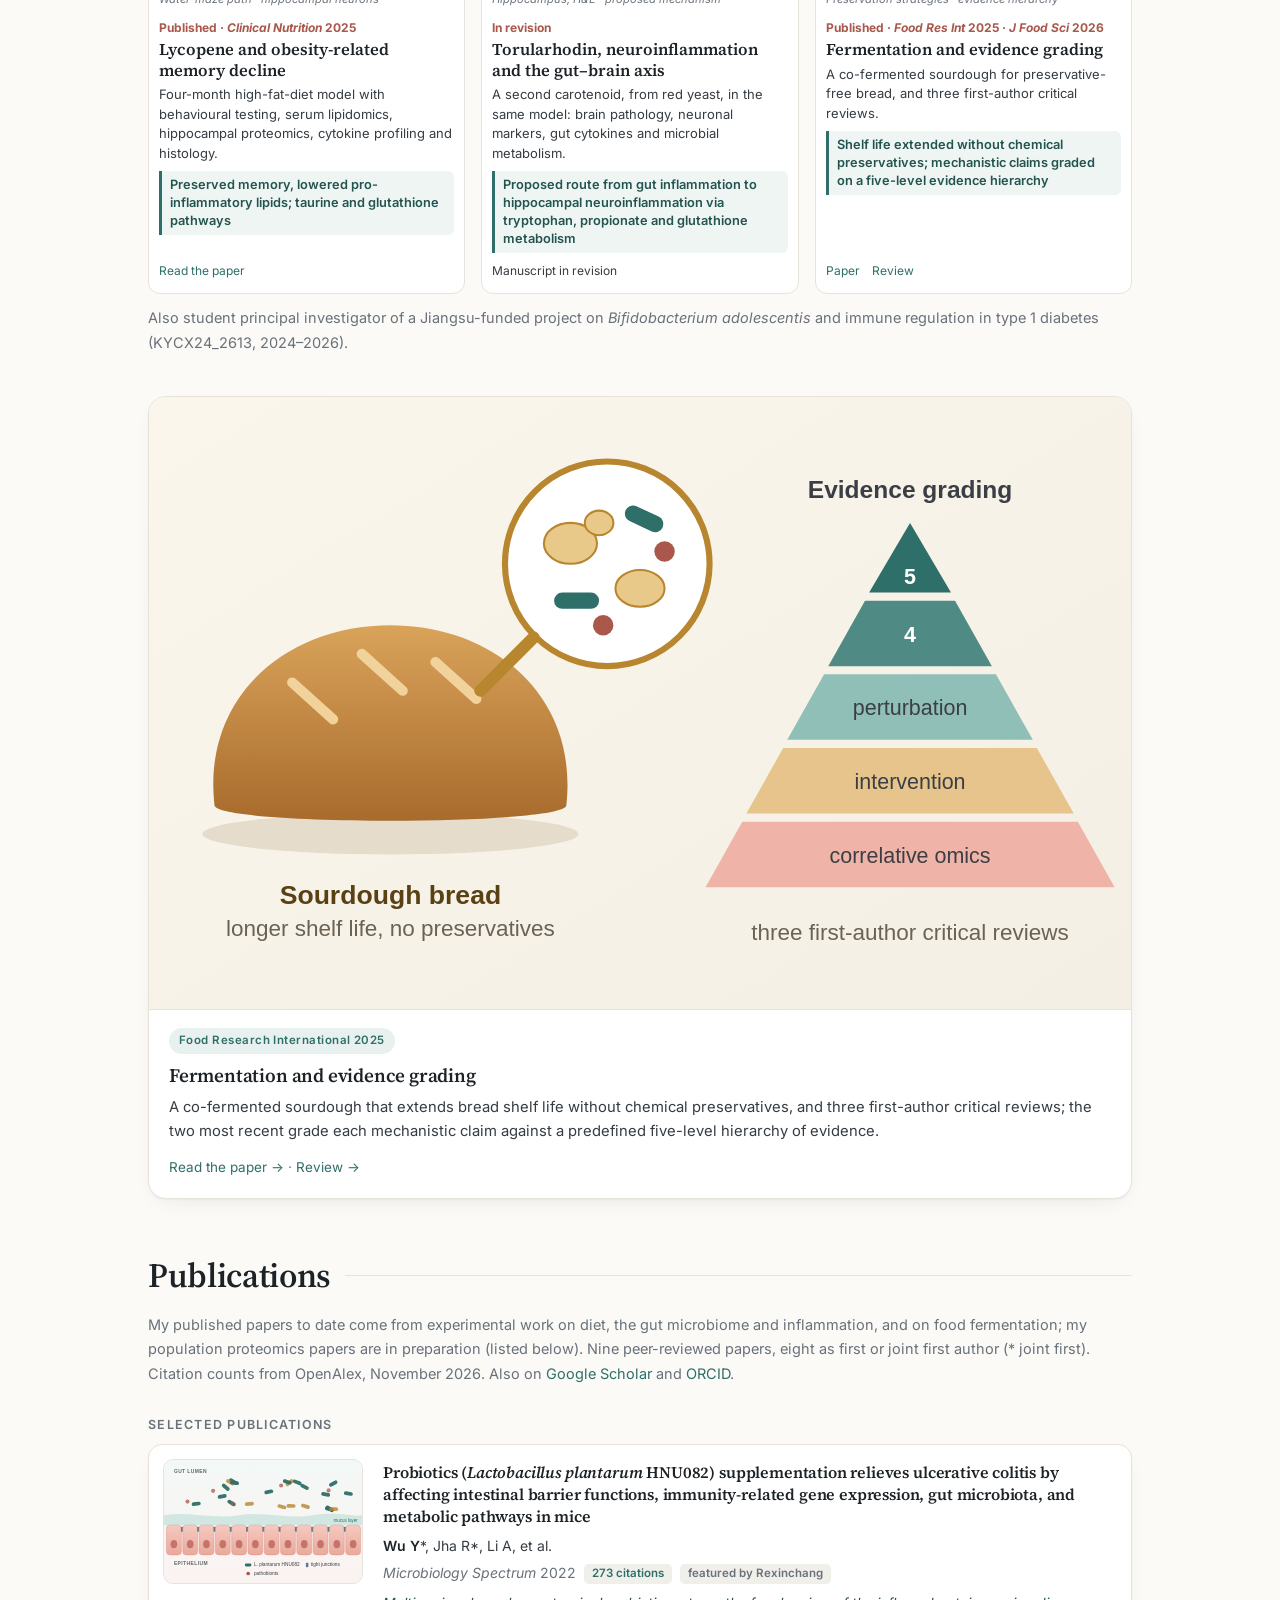
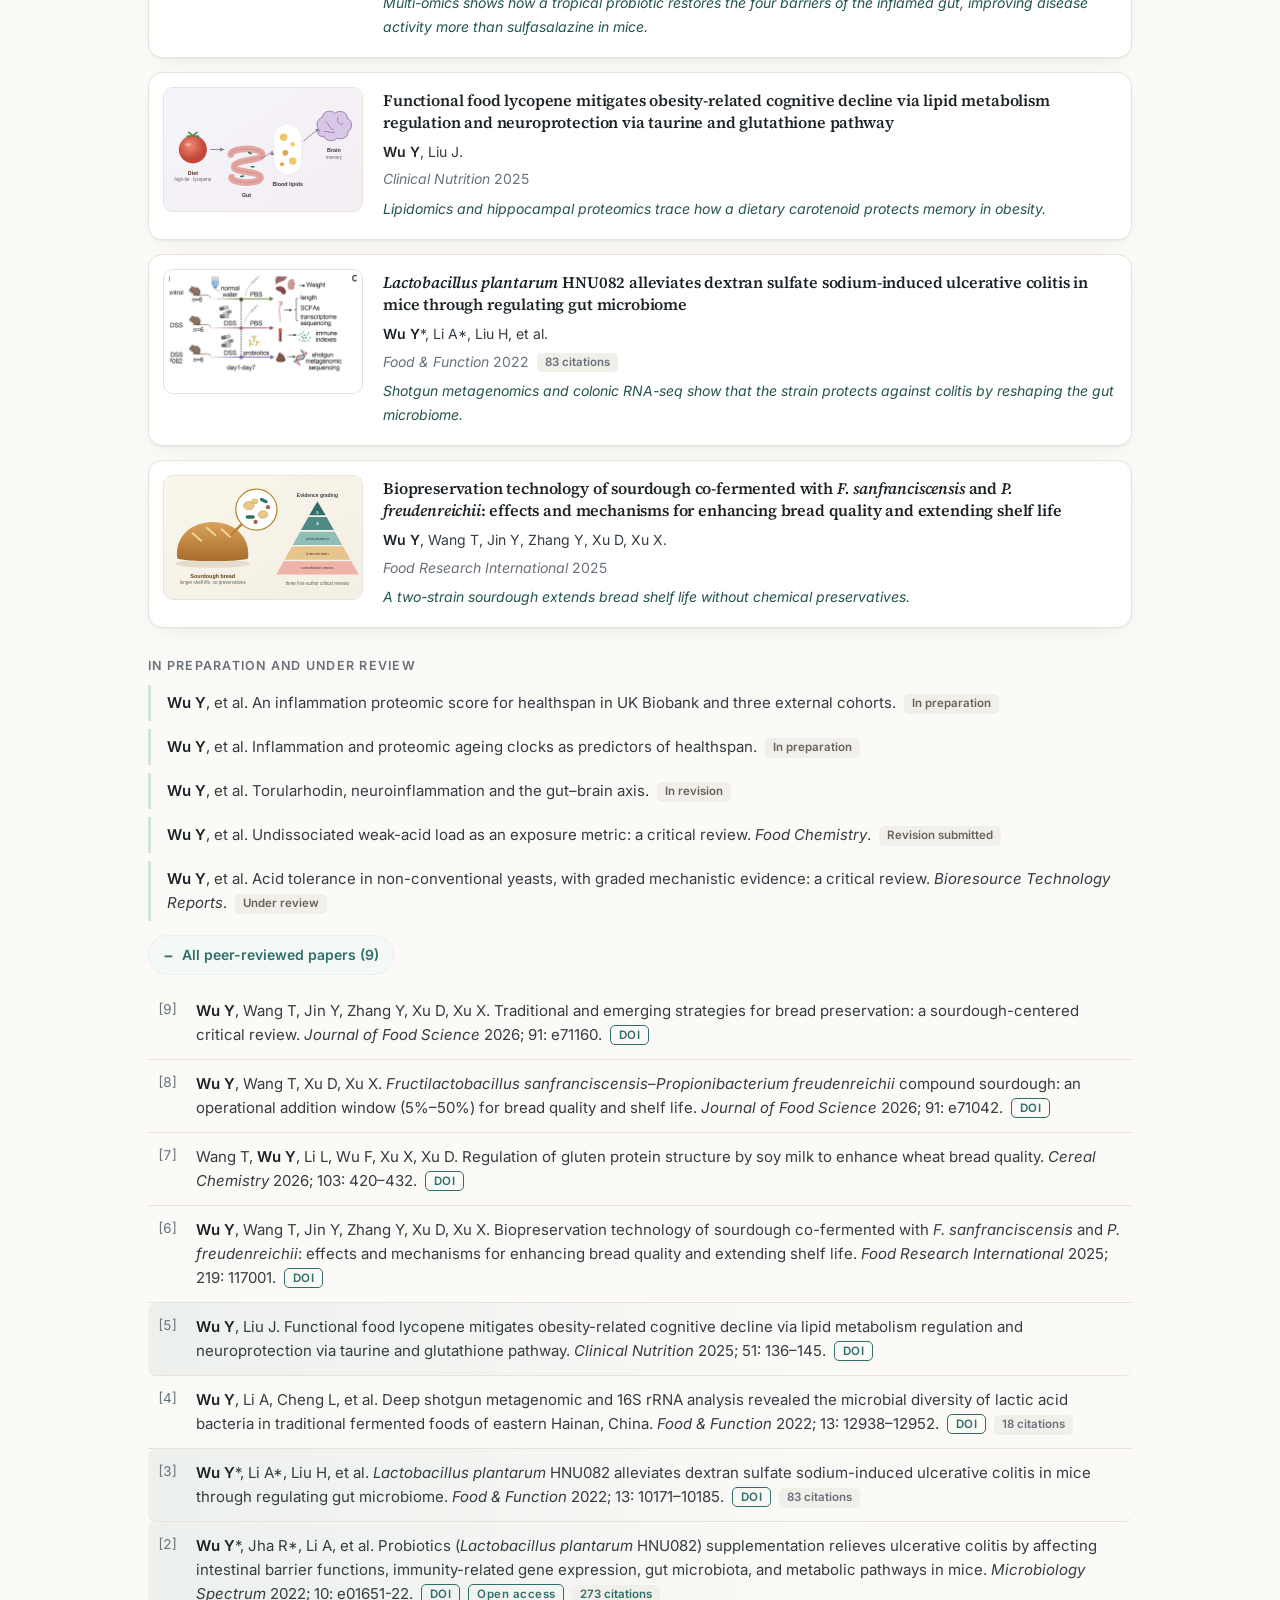
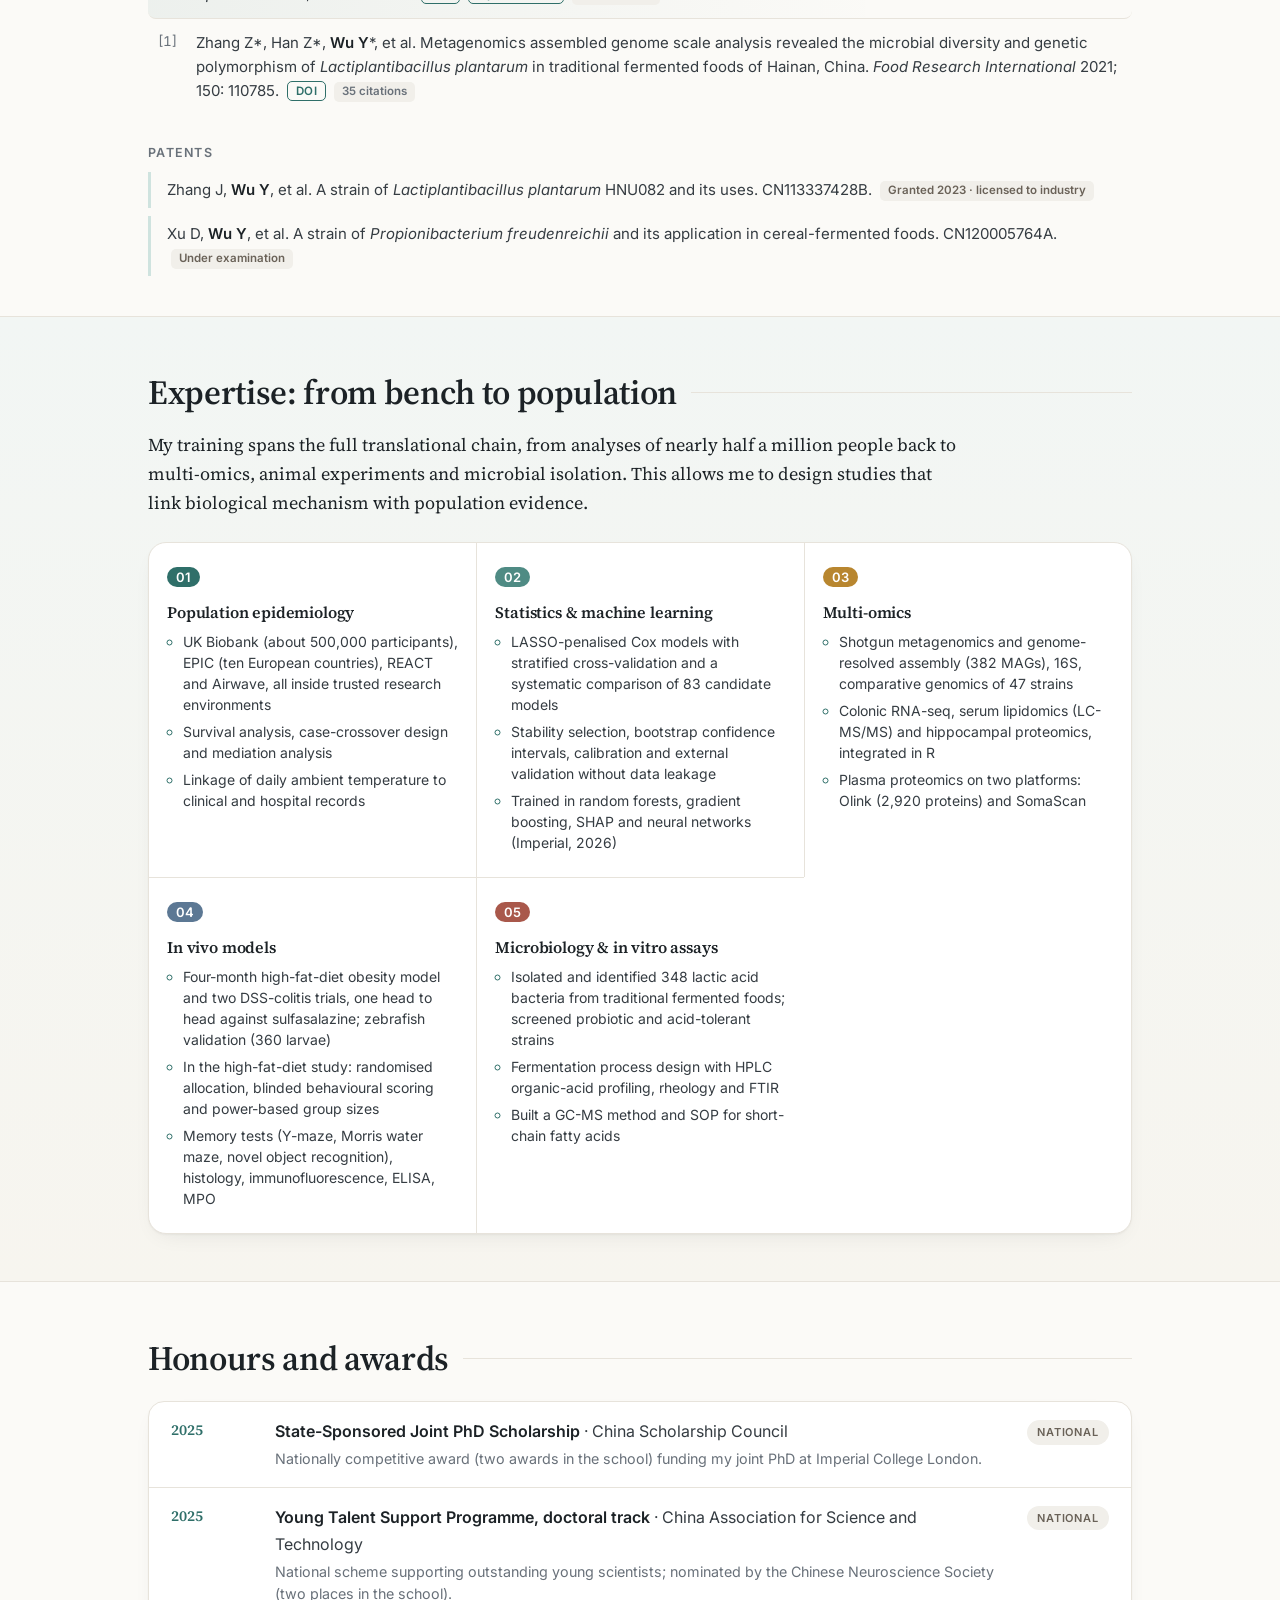
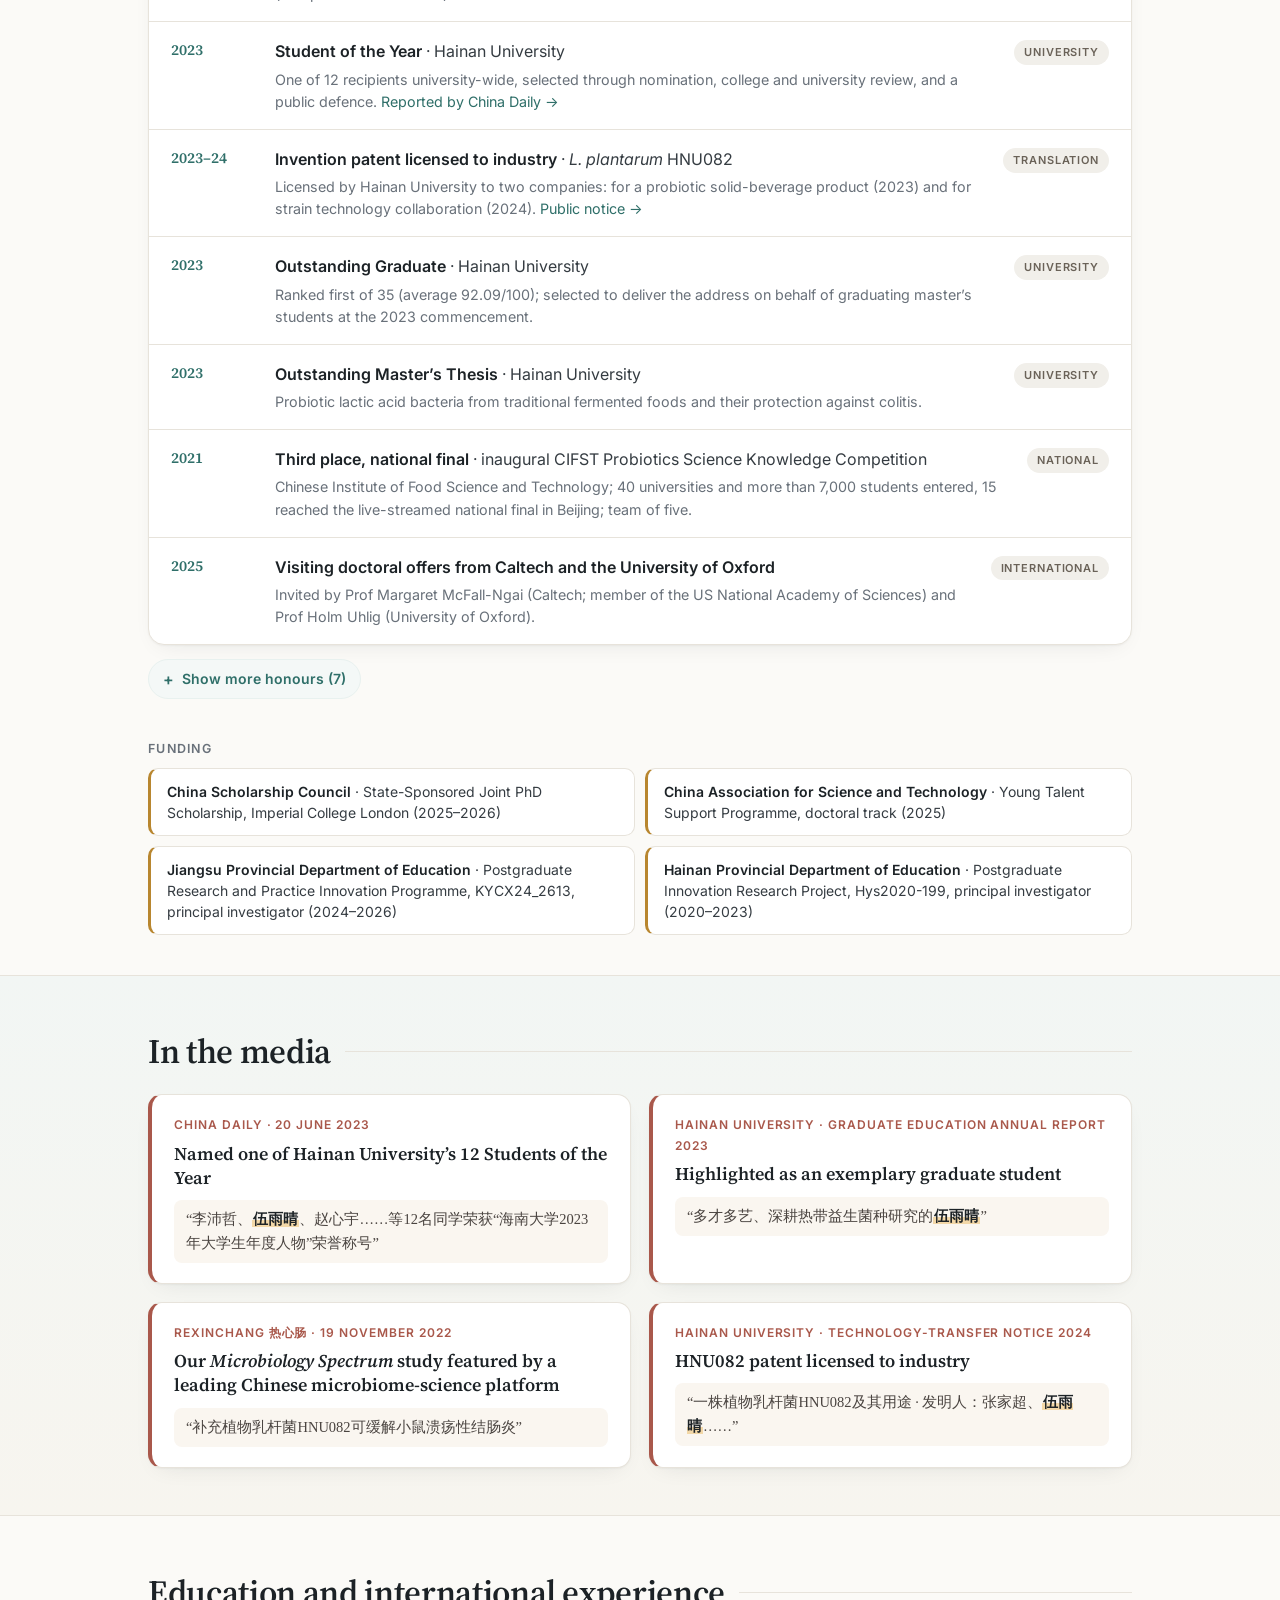
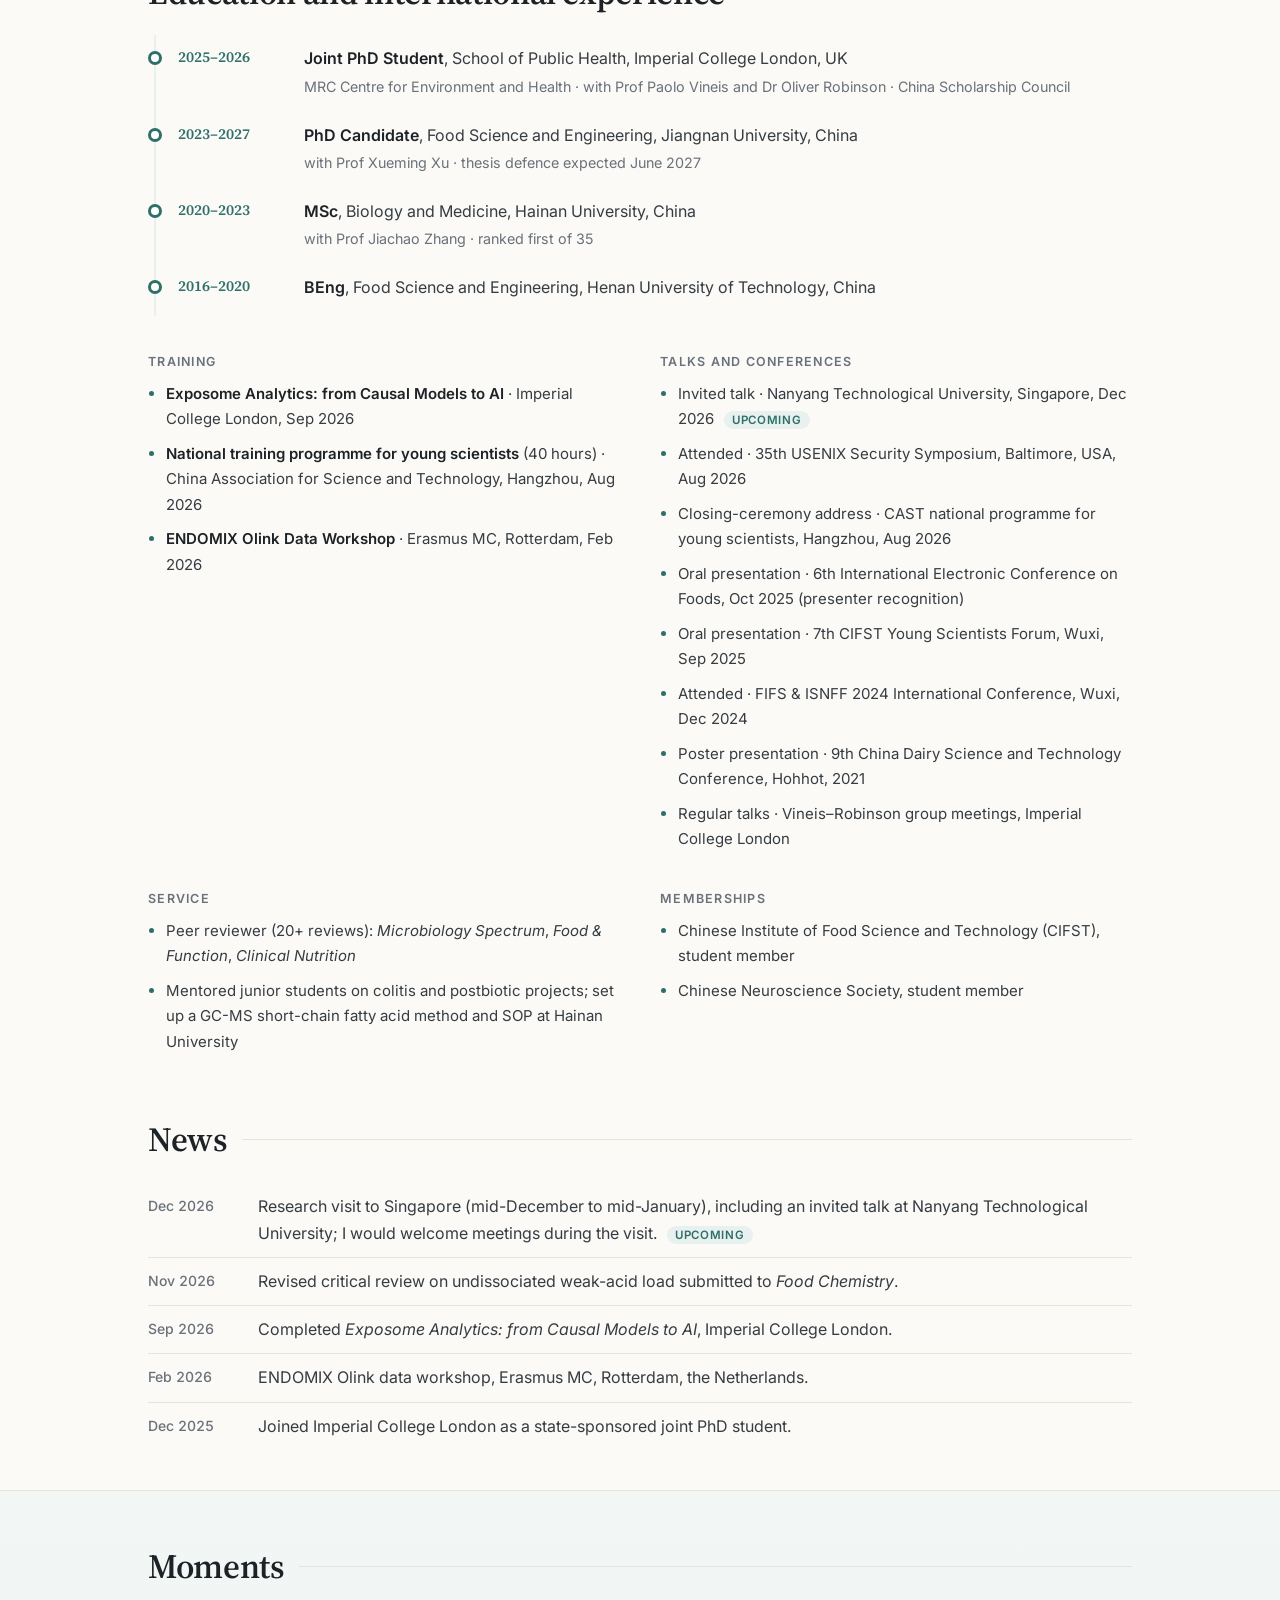
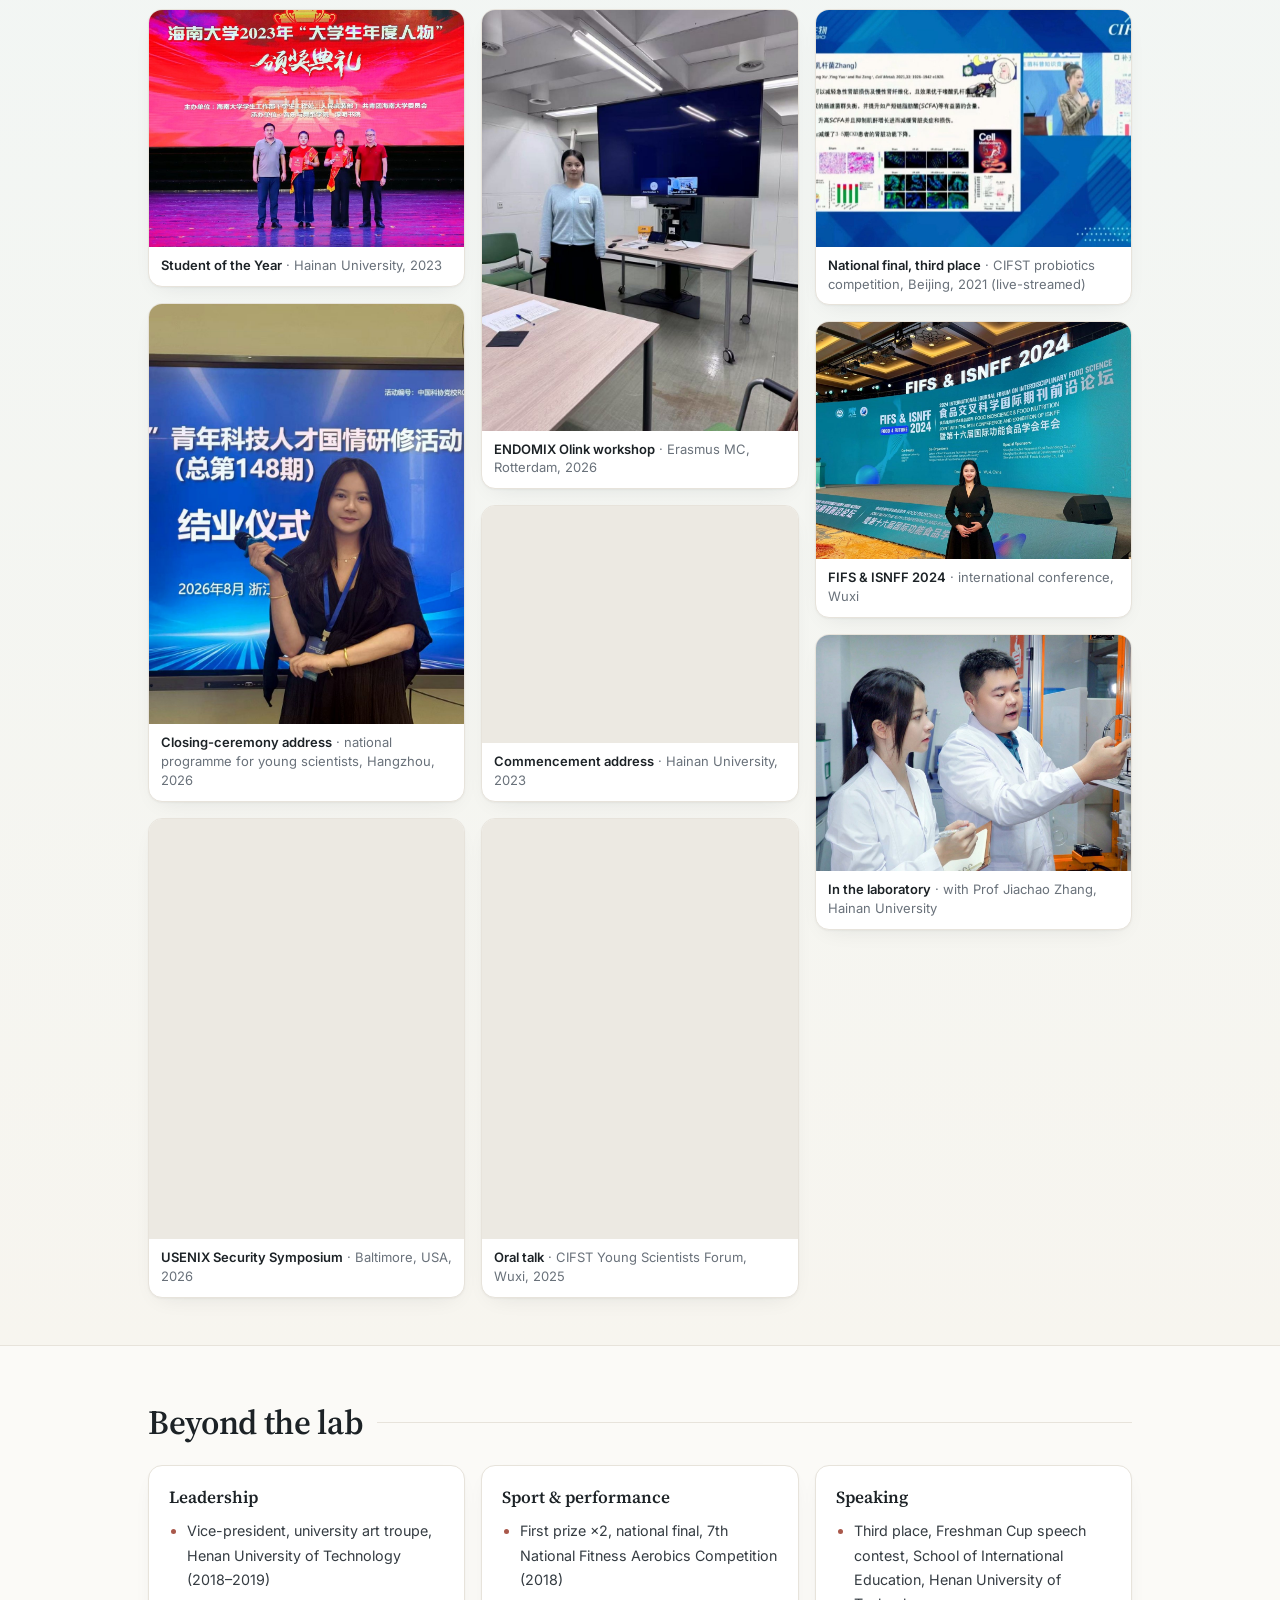
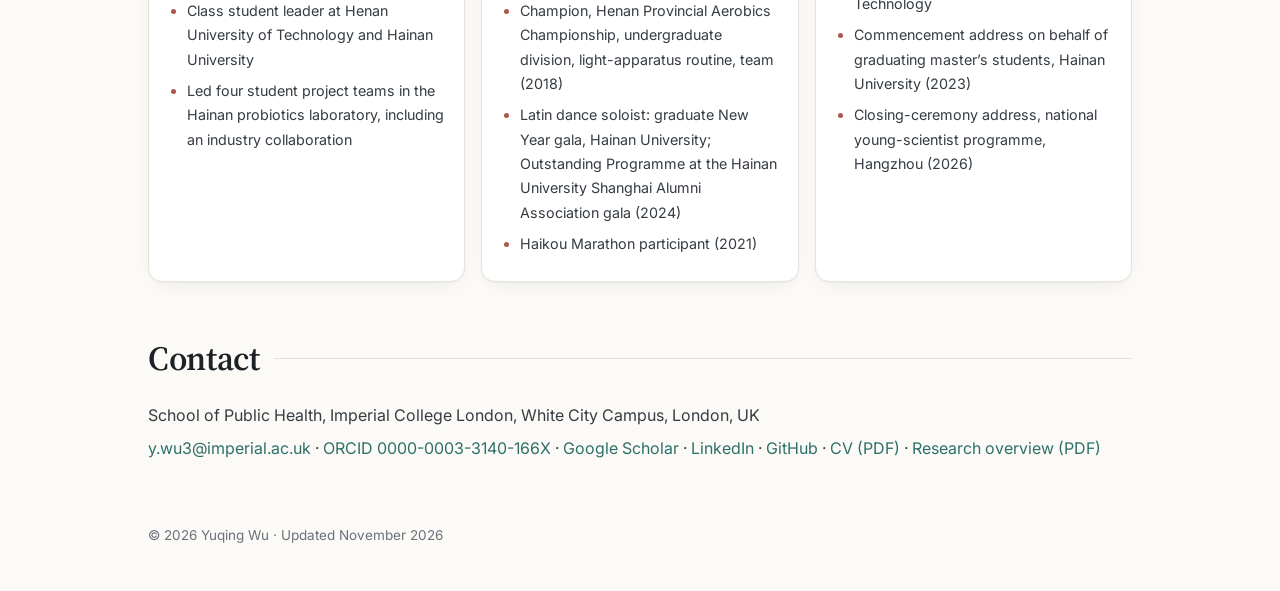
==== commit 2689760c: "Jiangnan: diet, inflammation and the gut-brain axis" ====
--- a/index.html
+++ b/index.html
@@ -166,16 +166,15 @@
     <li><figure><div class="pair"><img src="assets/img/pb-p5.jpg" alt="In the laboratory with Prof Jiachao Zhang" loading="lazy" width="440" height="440"><img src="assets/img/pb-q5.jpg" alt="Patent CN 113337428 B" loading="lazy" width="440" height="440"></div><figcaption>With Prof Zhang · patent</figcaption></figure><span class="k">5 · Translate</span><b>Patent and industry</b><p>Invention patent on the strain and its uses; I am the second-named inventor.</p><p class="res">Granted 2023; licensed to two companies (2023, 2024)</p><span class="lk"><a href="https://scitech.hainanu.edu.cn/info/1118/8653.htm">Technology-transfer notice</a></span></li>
   </ol>
 
-  <h3 class="group">Diet, the gut&ndash;brain axis and fermentation <span>Jiangnan University · 2023&ndash;present</span></h3>
-  <div class="cards two-up">
-    <article class="rcard">
-      <img width="480" height="300" decoding="async" src="assets/fig/gutbrain.svg" alt="Illustration: diet, gut, blood lipids and brain" loading="lazy">
-      <div class="rbody">
-        <span class="badge pub">Clinical Nutrition 2025</span>
-        <h4>Diet, obesity and the gut&ndash;brain axis</h4>
-        <p>In a four-month high-fat-diet mouse model, I integrated serum lipidomics, hippocampal proteomics, cytokine profiling, histology and behavioural testing. Lycopene reduced pro-inflammatory lipid species and preserved memory via taurine and glutathione pathways. A companion study on torularhodin is in revision.</p>
-        <p class="meta"><a href="https://doi.org/10.1016/j.clnu.2025.06.005">Read the paper →</a></p>
-      </div>
+  <h3 class="group">Diet, inflammation and the gut&ndash;brain axis <span>Jiangnan University · 2023&ndash;present · with Prof Xueming Xu</span></h3>
+  <p class="jr-intro">Can food components calm the inflammation that links the gut to the brain? I test dietary compounds in mouse models of diet-induced obesity, measure behaviour, brain and gut pathology and multi-omic profiles, and trace the immune and metabolic pathways that explain the effect.</p>
+  <div class="gb-flow"><span><b>Dietary component</b>carotenoids · probiotics · fermented foods</span><i aria-hidden="true">&rarr;</i><span><b>Immune and inflammatory signalling</b>cytokines · lipids · gut microbiota</span><i aria-hidden="true">&rarr;</i><span><b>Gut and brain outcomes</b>memory · neuroinflammation · gut barrier</span></div>
+  <ol class="steps5 three">
+    <li><figure><div class="pair"><img src="assets/img/jn-l1.jpg" alt="Water-maze swim paths of a lycopene-treated mouse" loading="lazy" width="440" height="440"><img src="assets/img/jn-l2.jpg" alt="Hippocampal neurons stained for NeuN" loading="lazy" width="440" height="440"></div><figcaption>Water-maze path · hippocampal neurons</figcaption></figure><span class="k">Published · <i>Clinical Nutrition</i> 2025</span><b>Lycopene and obesity-related memory decline</b><p>Four-month high-fat-diet model with behavioural testing, serum lipidomics, hippocampal proteomics, cytokine profiling and histology.</p><p class="res">Preserved memory, lowered pro-inflammatory lipids; taurine and glutathione pathways</p><span class="lk"><a href="https://doi.org/10.1016/j.clnu.2025.06.005">Read the paper</a></span></li>
+    <li><figure><div class="pair"><img src="assets/img/jn-t1.jpg" alt="Hippocampus section stained with haematoxylin and eosin" loading="lazy" width="440" height="440"><img src="assets/img/jn-t2.jpg" alt="Proposed gut&ndash;brain mechanism of torularhodin" loading="lazy" width="440" height="440"></div><figcaption>Hippocampus, H&amp;E · proposed mechanism</figcaption></figure><span class="k">In revision</span><b>Torularhodin, neuroinflammation and the gut&ndash;brain axis</b><p>A second carotenoid, from red yeast, in the same model: brain pathology, neuronal markers, gut cytokines and microbial metabolism.</p><p class="res">Proposed route from gut inflammation to hippocampal neuroinflammation via tryptophan, propionate and glutathione metabolism</p><span class="lk">Manuscript in revision</span></li>
+    <li><figure><div class="pair"><img src="assets/img/jn-f1.jpg" alt="Overview of bread preservation strategies" loading="lazy" width="440" height="440"><img src="assets/img/jn-f2.jpg" alt="Five-level hierarchy for grading mechanistic evidence" loading="lazy" width="440" height="440"></div><figcaption>Preservation strategies · evidence hierarchy</figcaption></figure><span class="k">Published · <i>Food Res Int</i> 2025 · <i>J Food Sci</i> 2026</span><b>Fermentation and evidence grading</b><p>A co-fermented sourdough for preservative-free bread, and three first-author critical reviews.</p><p class="res">Shelf life extended without chemical preservatives; mechanistic claims graded on a five-level evidence hierarchy</p><span class="lk"><a href="https://doi.org/10.1016/j.foodres.2025.117001">Paper</a><a href="https://doi.org/10.1111/1750-3841.71160">Review</a></span></li>
+  </ol>
+  <p class="small gb-note">Also student principal investigator of a Jiangsu-funded project on <i>Bifidobacterium adolescentis</i> and immune regulation in type 1 diabetes (KYCX24_2613, 2024&ndash;2026).</p>
     </article>
     <article class="rcard">
       <img width="480" height="300" decoding="async" src="assets/fig/fermentation.svg" alt="Illustration: sourdough bread, microbes and an evidence pyramid" loading="lazy">
--- a/style.css
+++ b/style.css
@@ -403,3 +403,16 @@
 .coh tr:last-child td{border-bottom:0}
 .coh td:first-child{border-left:4px solid var(--c);white-space:nowrap}
 .coh td:first-child b{font-family:var(--serif);font-size:15.5px}
+
+/* Jiangnan gut-brain */
+.gb-flow{display:flex;align-items:stretch;gap:10px;margin:0 0 16px}
+.gb-flow span{flex:1;background:#f4efe6;border-radius:10px;padding:9px 12px;font-size:12.5px;color:var(--muted);line-height:1.4}
+.gb-flow span b{display:block;font-family:var(--serif);font-size:14.5px;color:var(--ink);font-weight:600;margin-bottom:2px}
+.gb-flow i{align-self:center;font-style:normal;color:#9aa3a9;font-size:18px}
+.steps5.three{grid-template-columns:repeat(3,1fr);gap:16px;margin-bottom:12px}
+.steps5.three li::after{display:none}
+.steps5.three .k{text-transform:none;letter-spacing:0;font-size:12px}
+.steps5.three b{font-size:16.5px}
+.steps5.three .lk{flex-direction:row;gap:12px}
+.gb-note{color:var(--muted);margin:0 0 40px}
+@media (max-width:760px){.gb-flow{flex-direction:column}.gb-flow i{transform:rotate(90deg)}.steps5.three{grid-template-columns:1fr}}
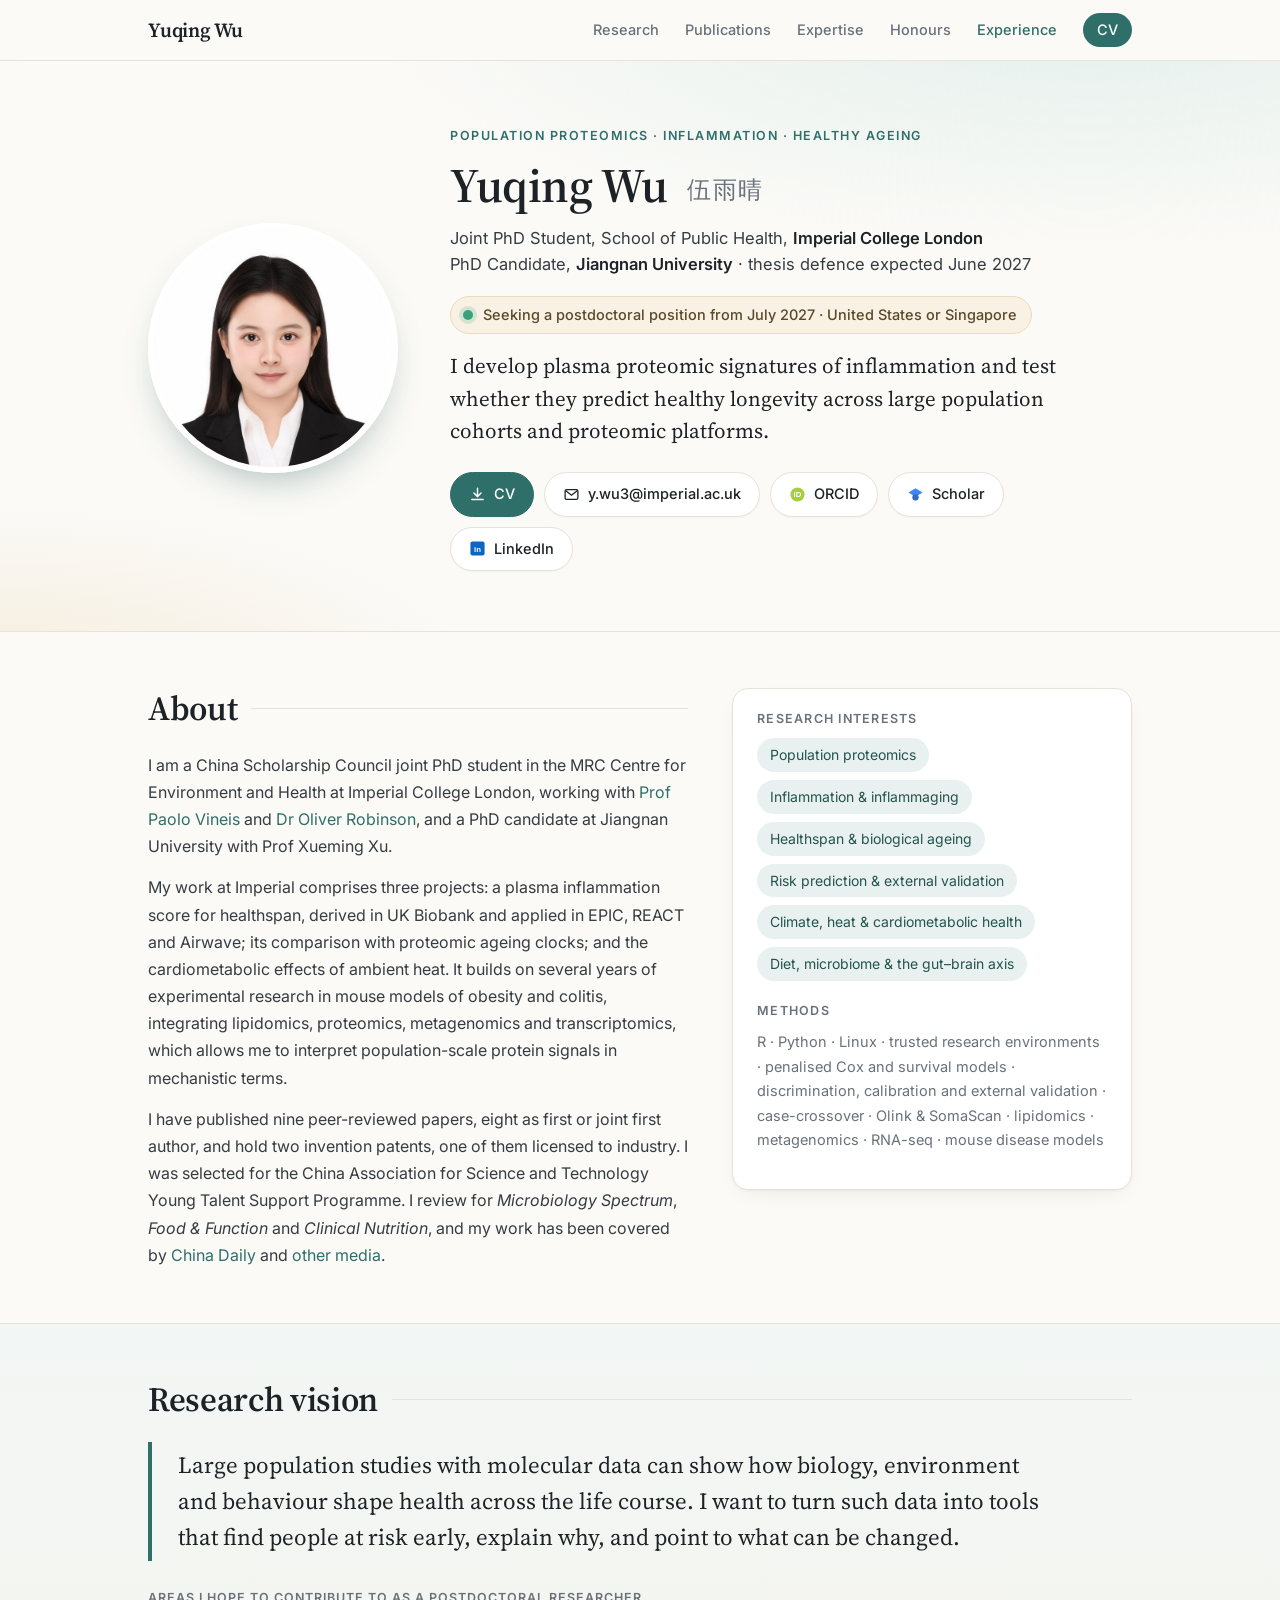
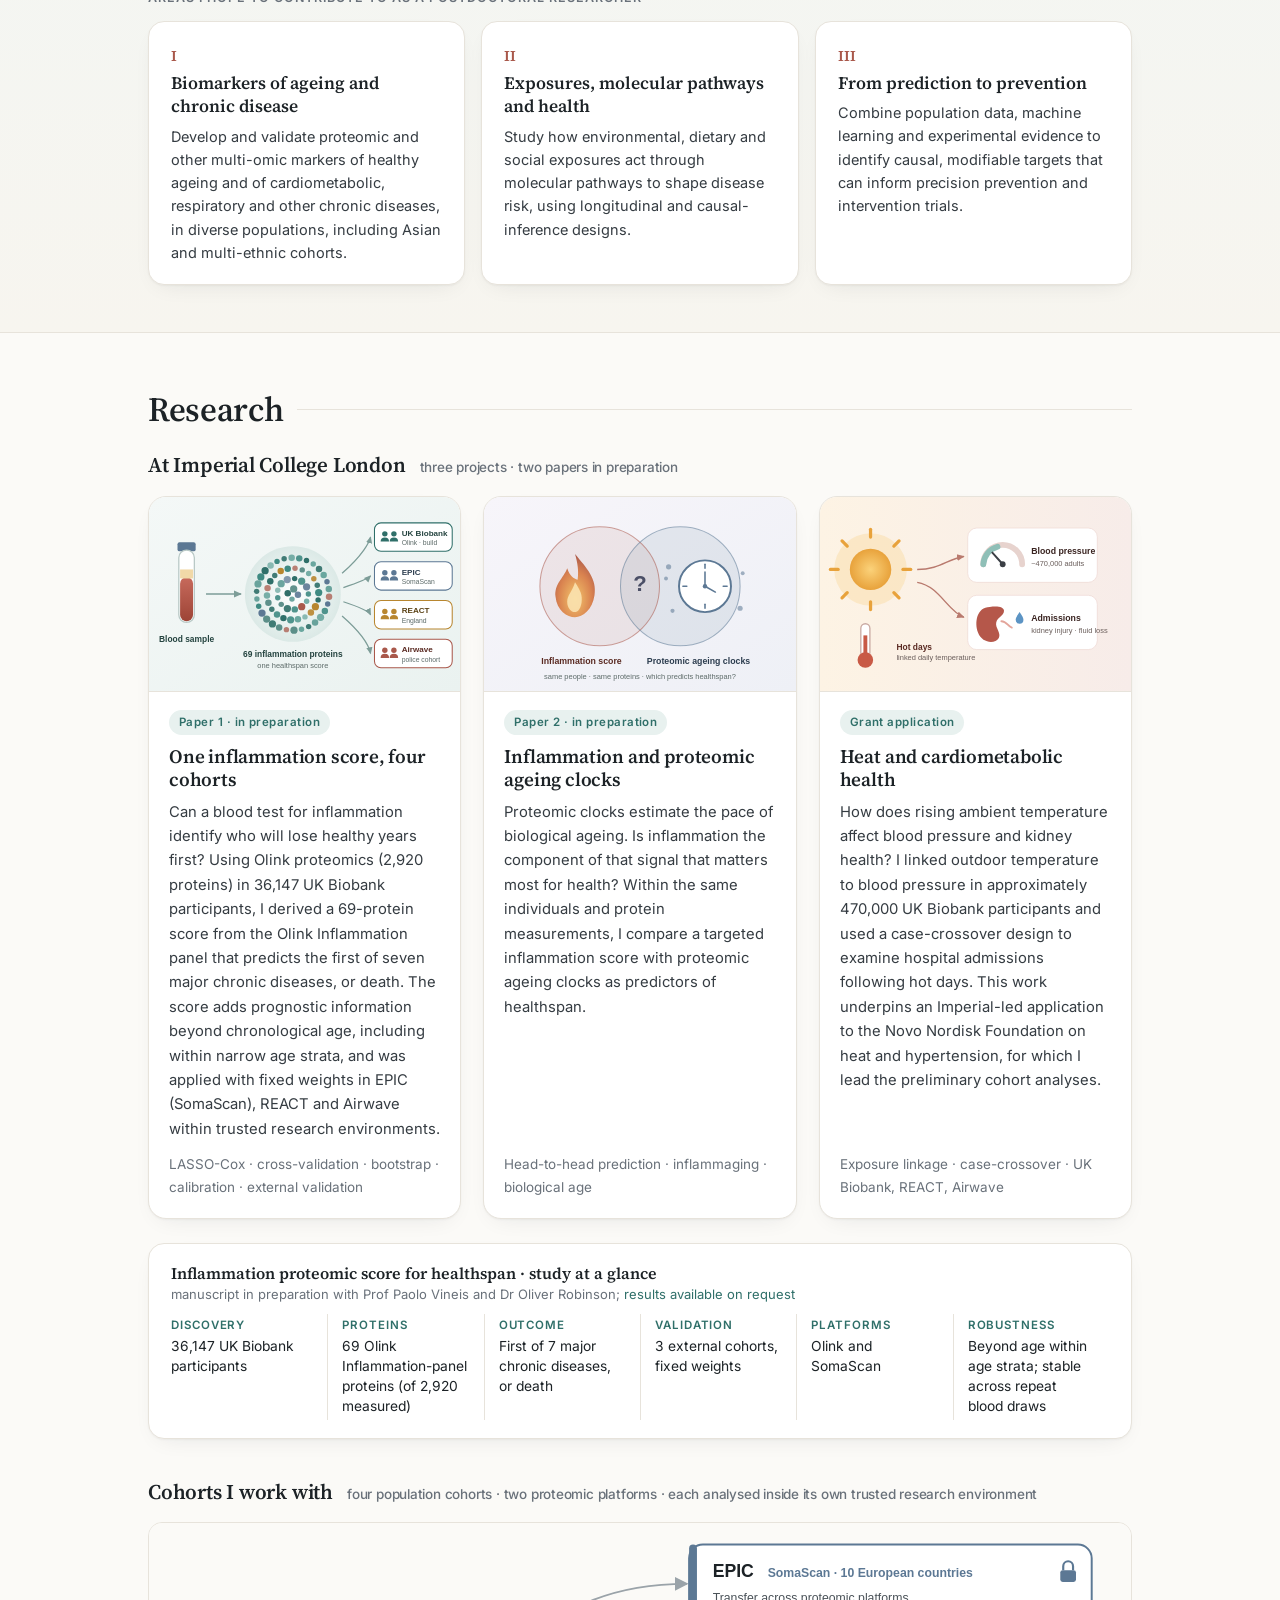
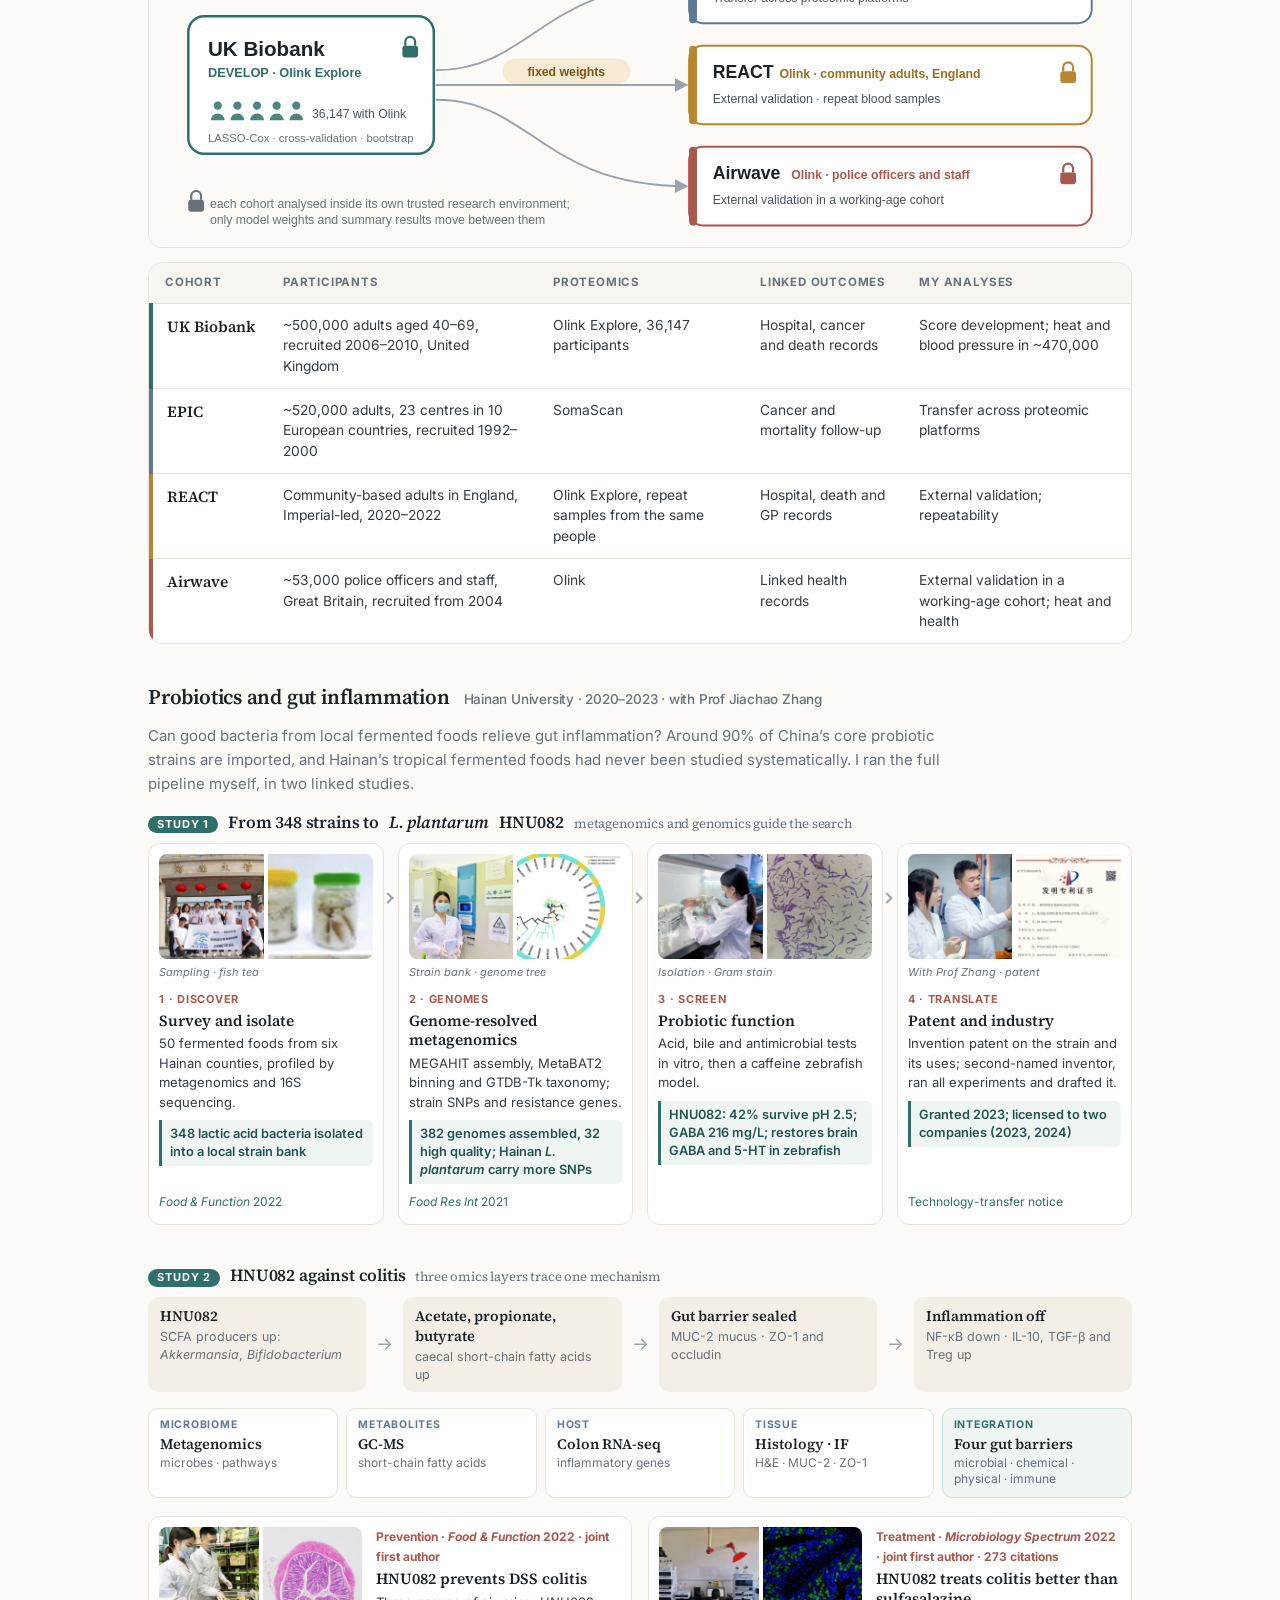
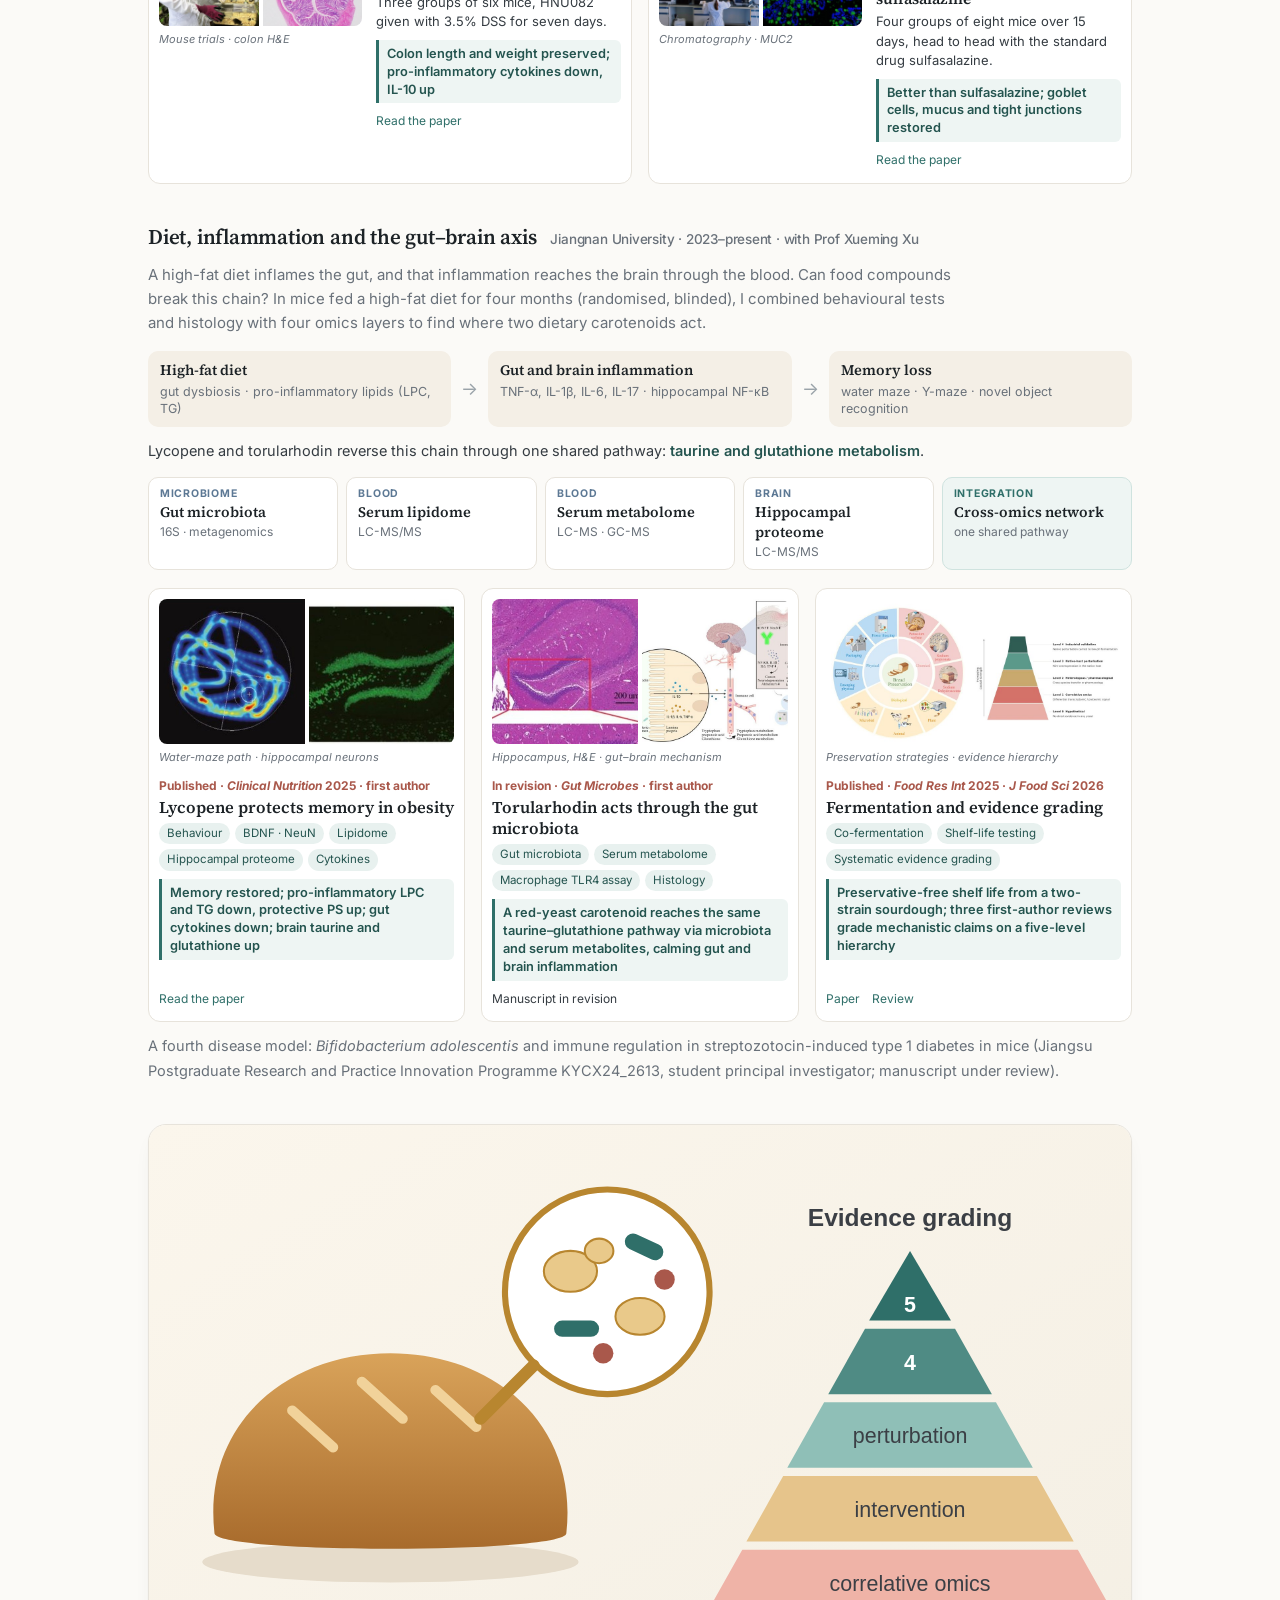
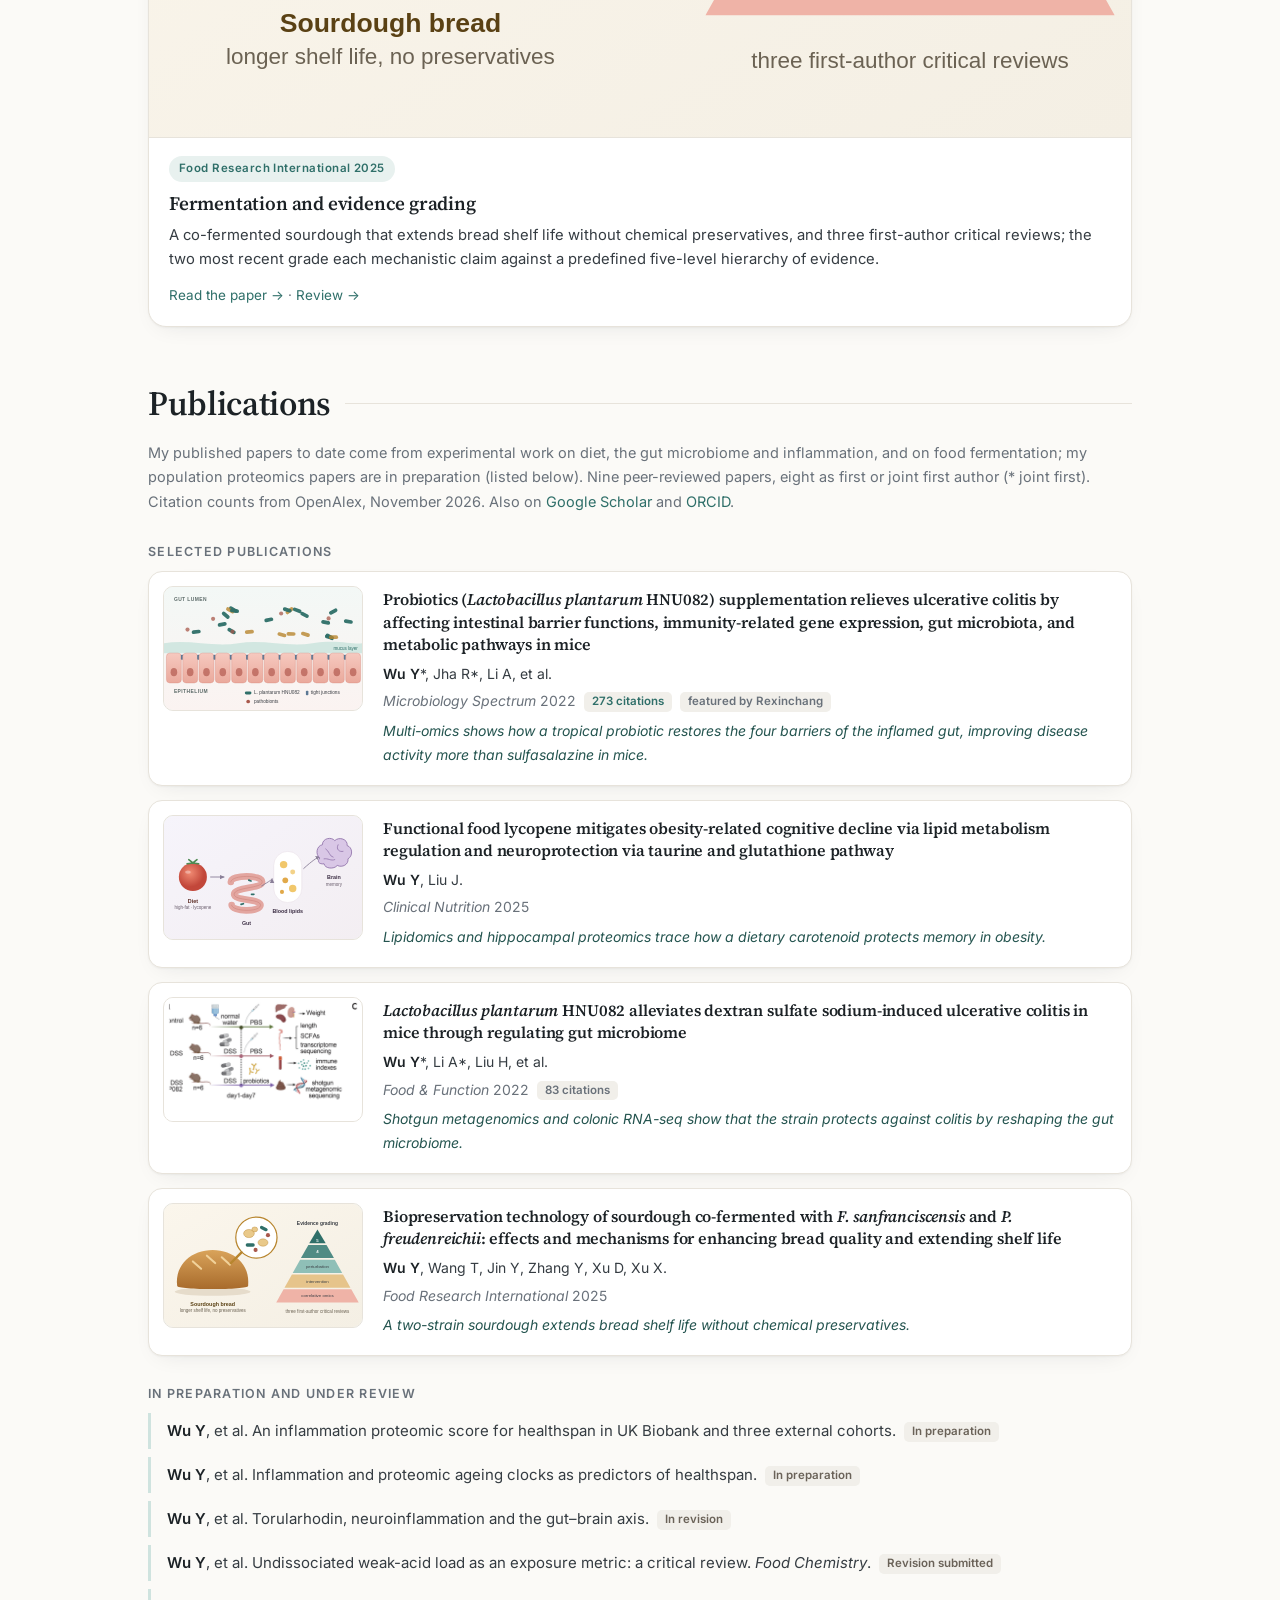
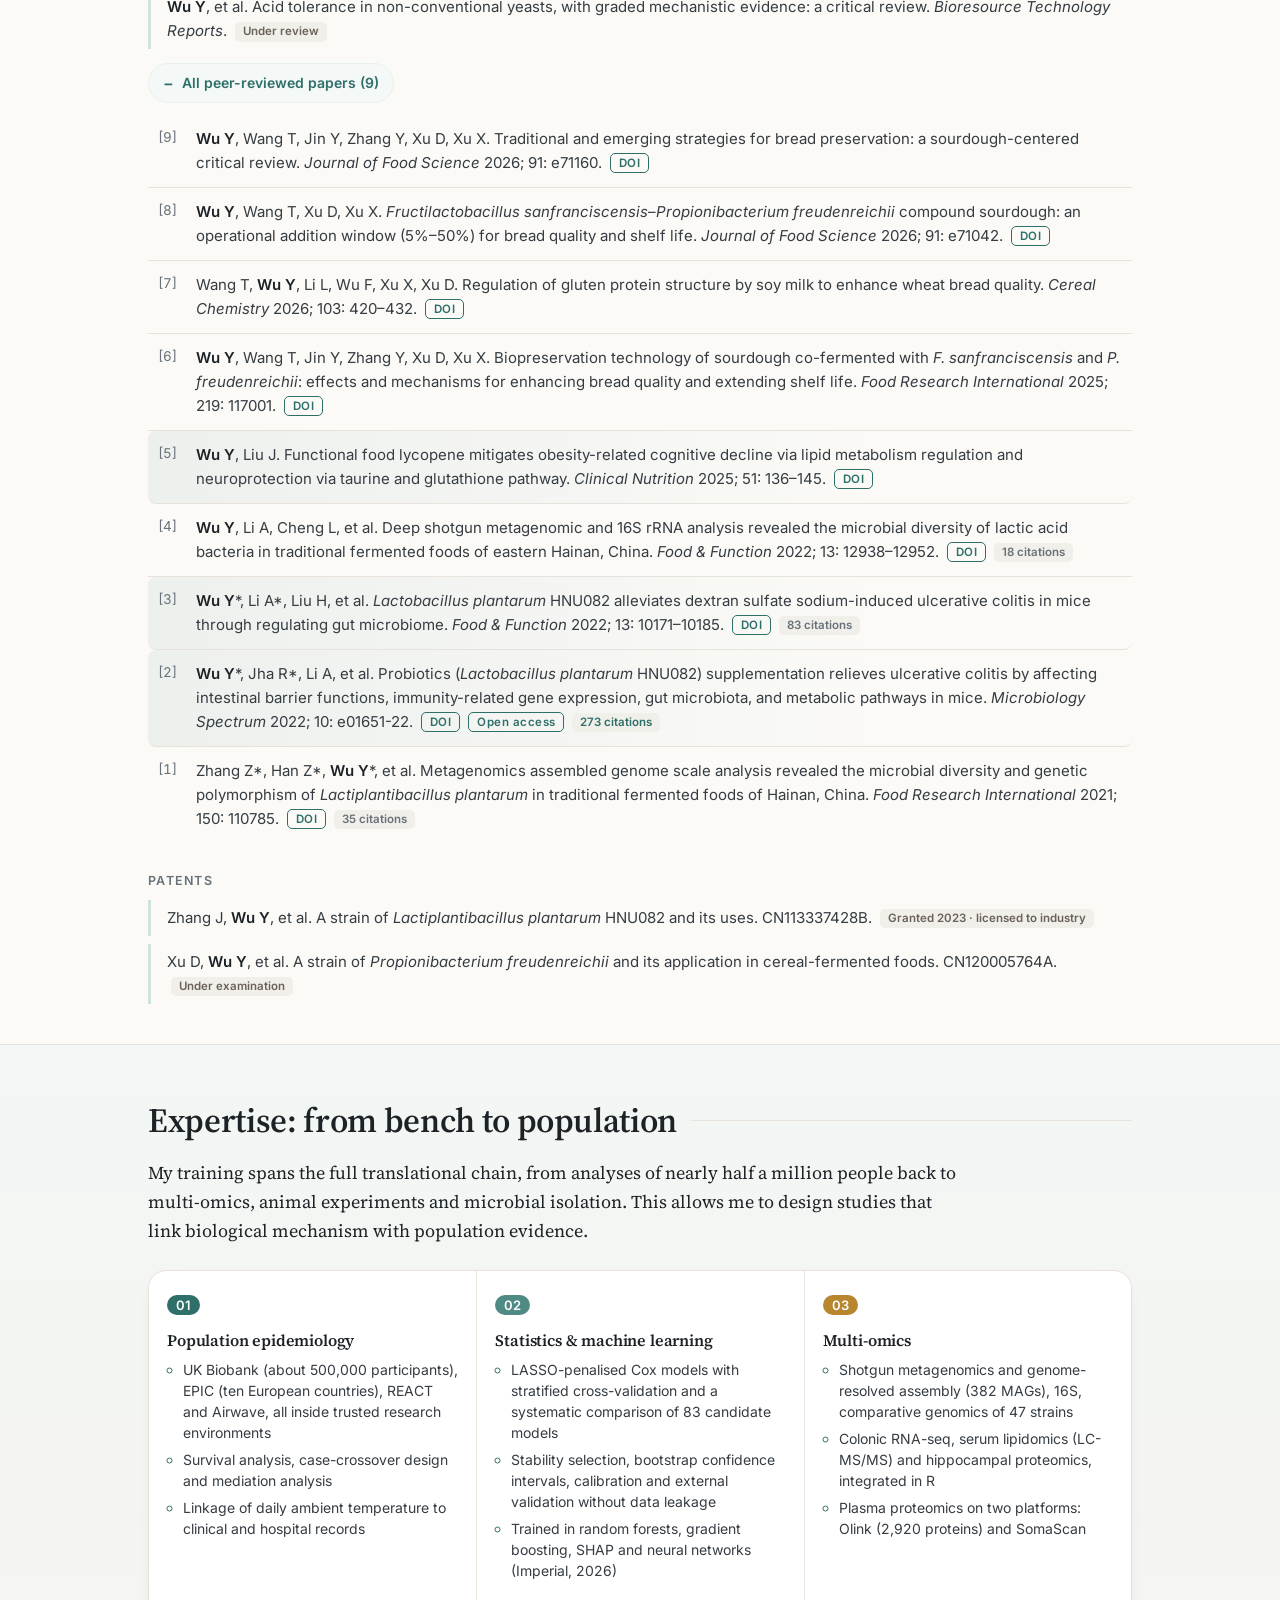
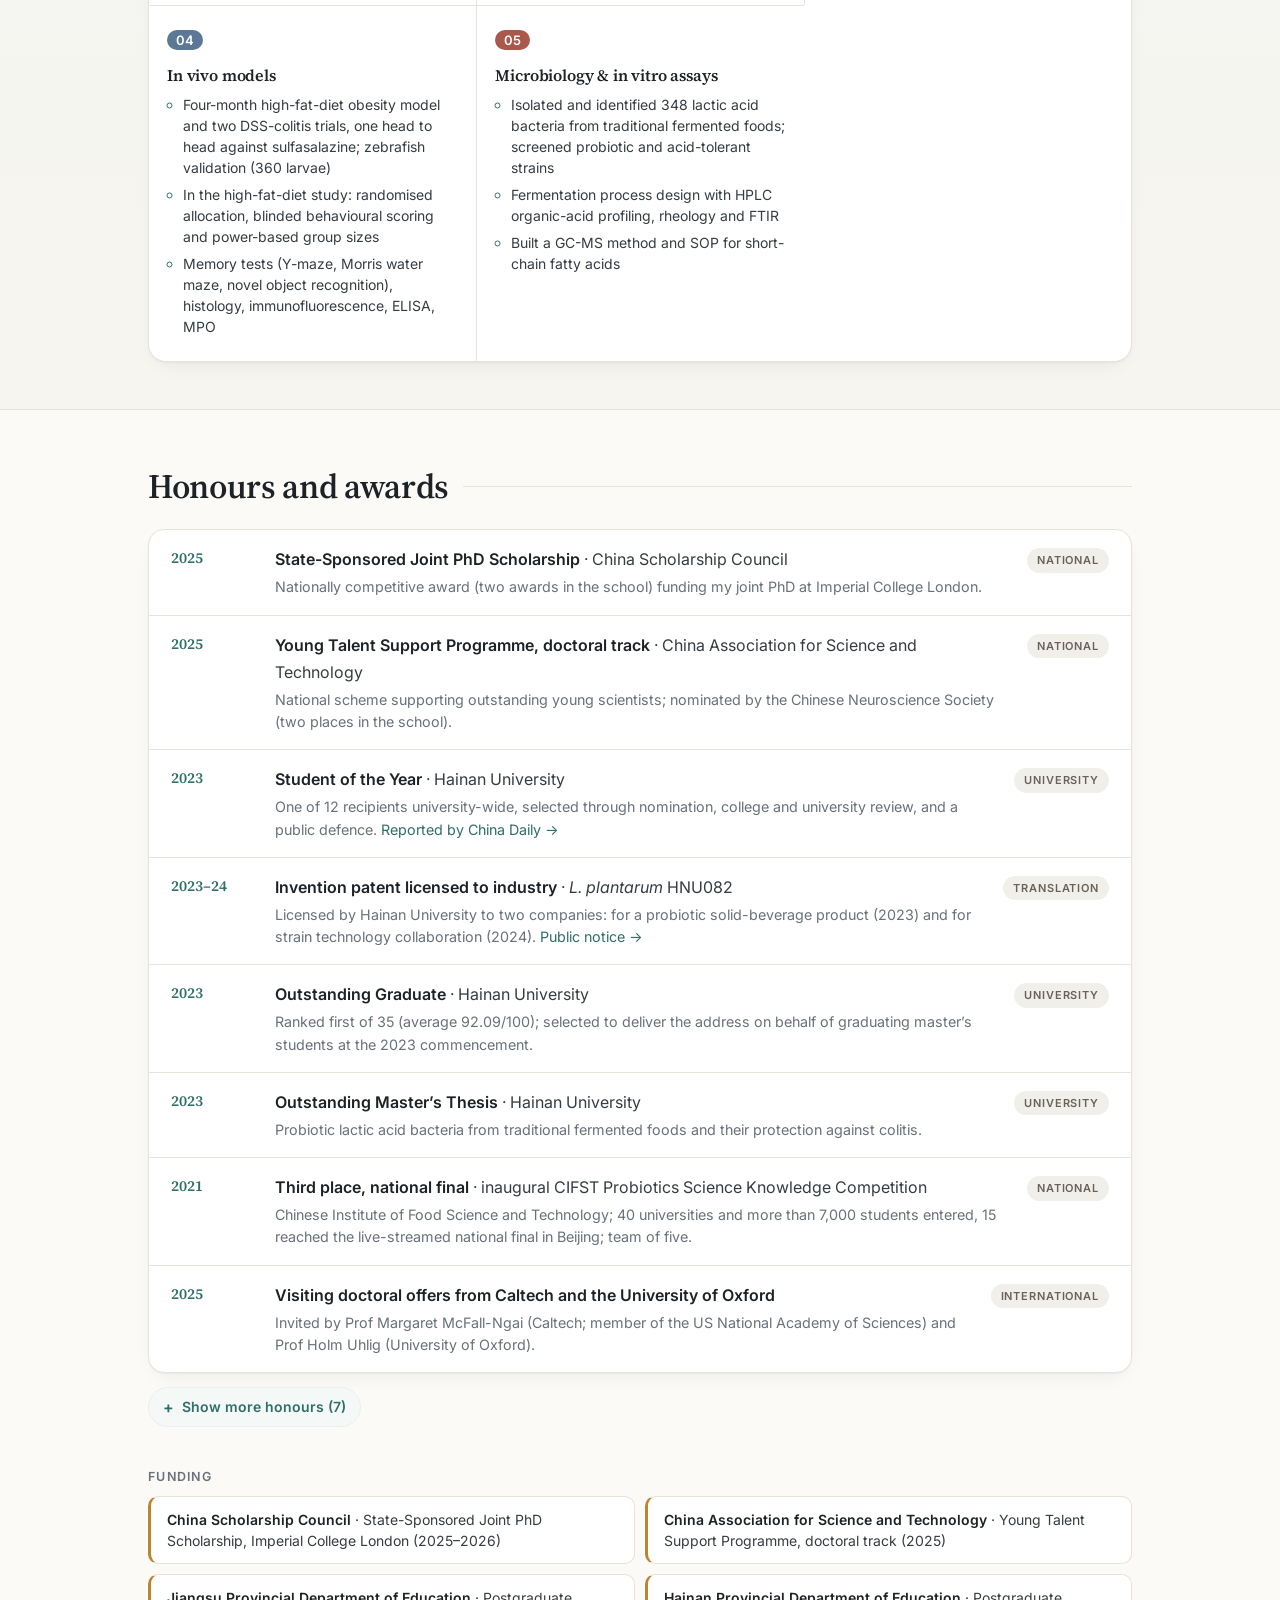
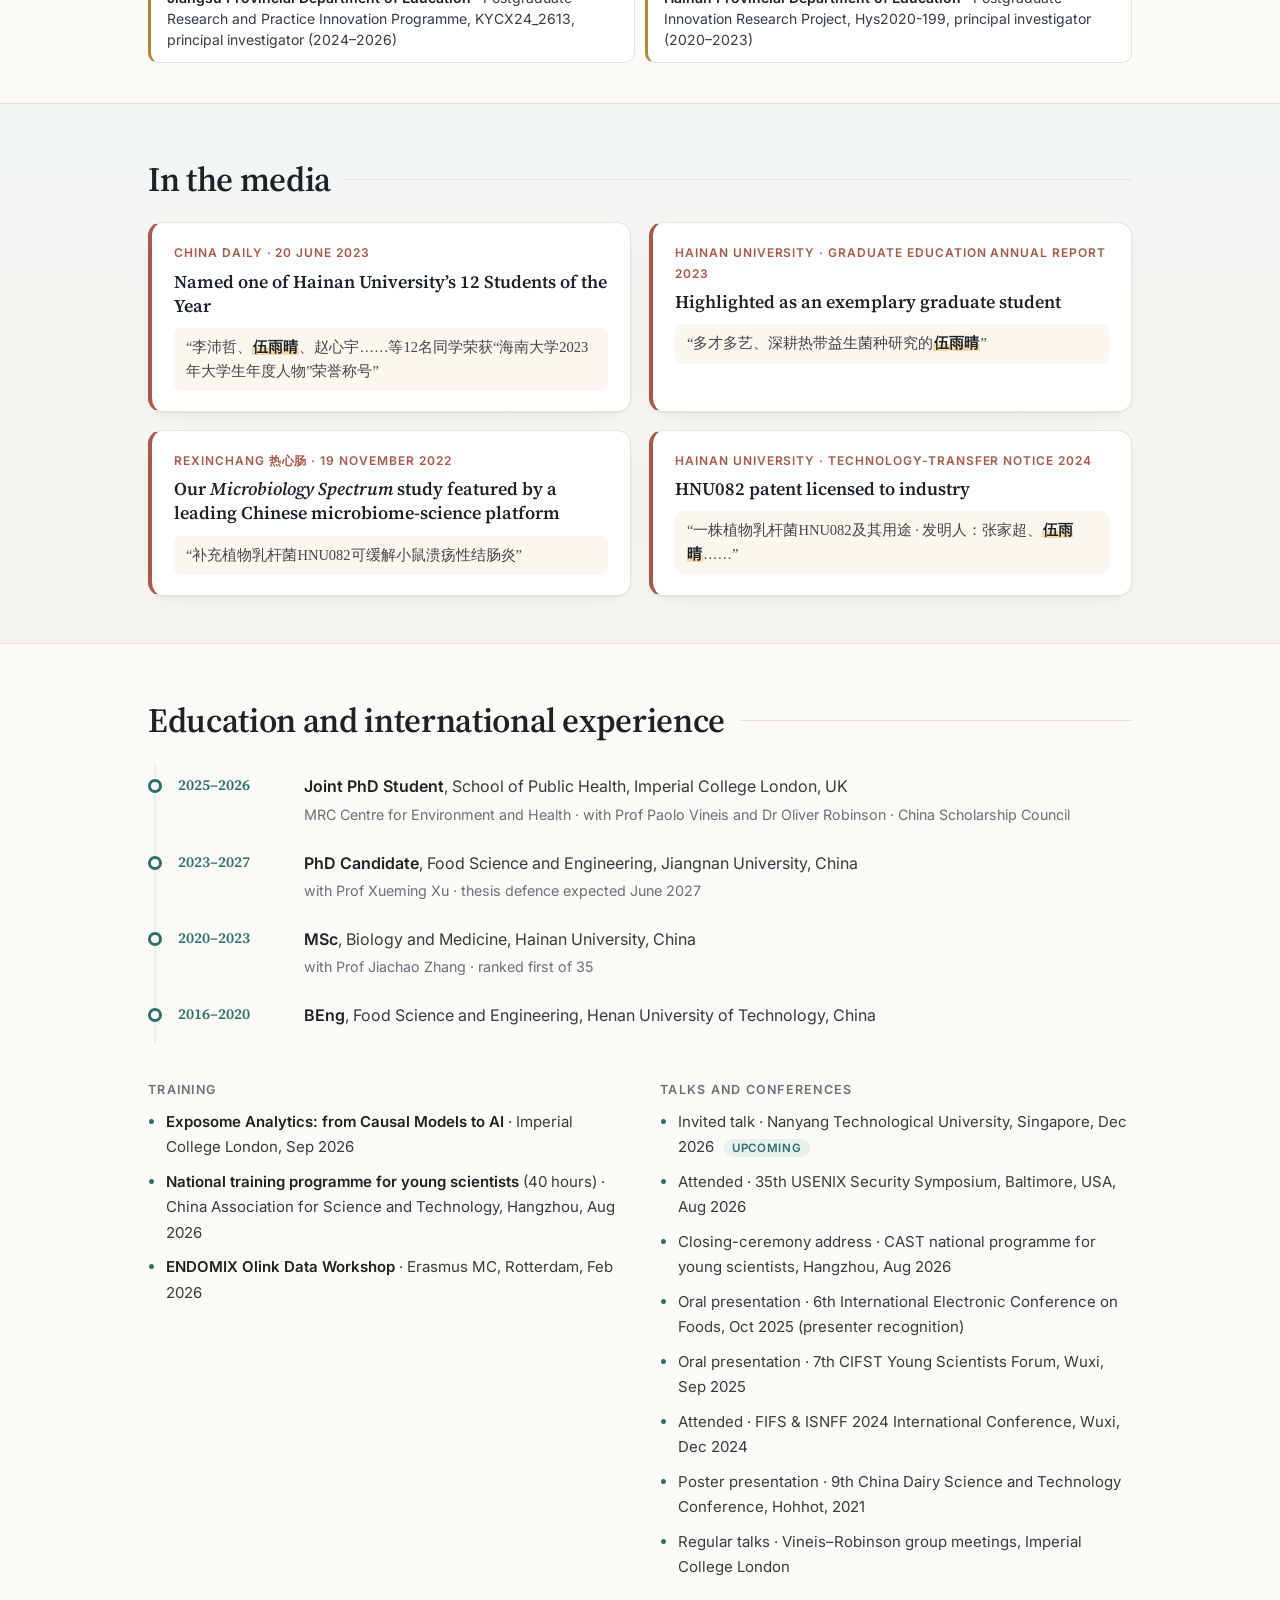
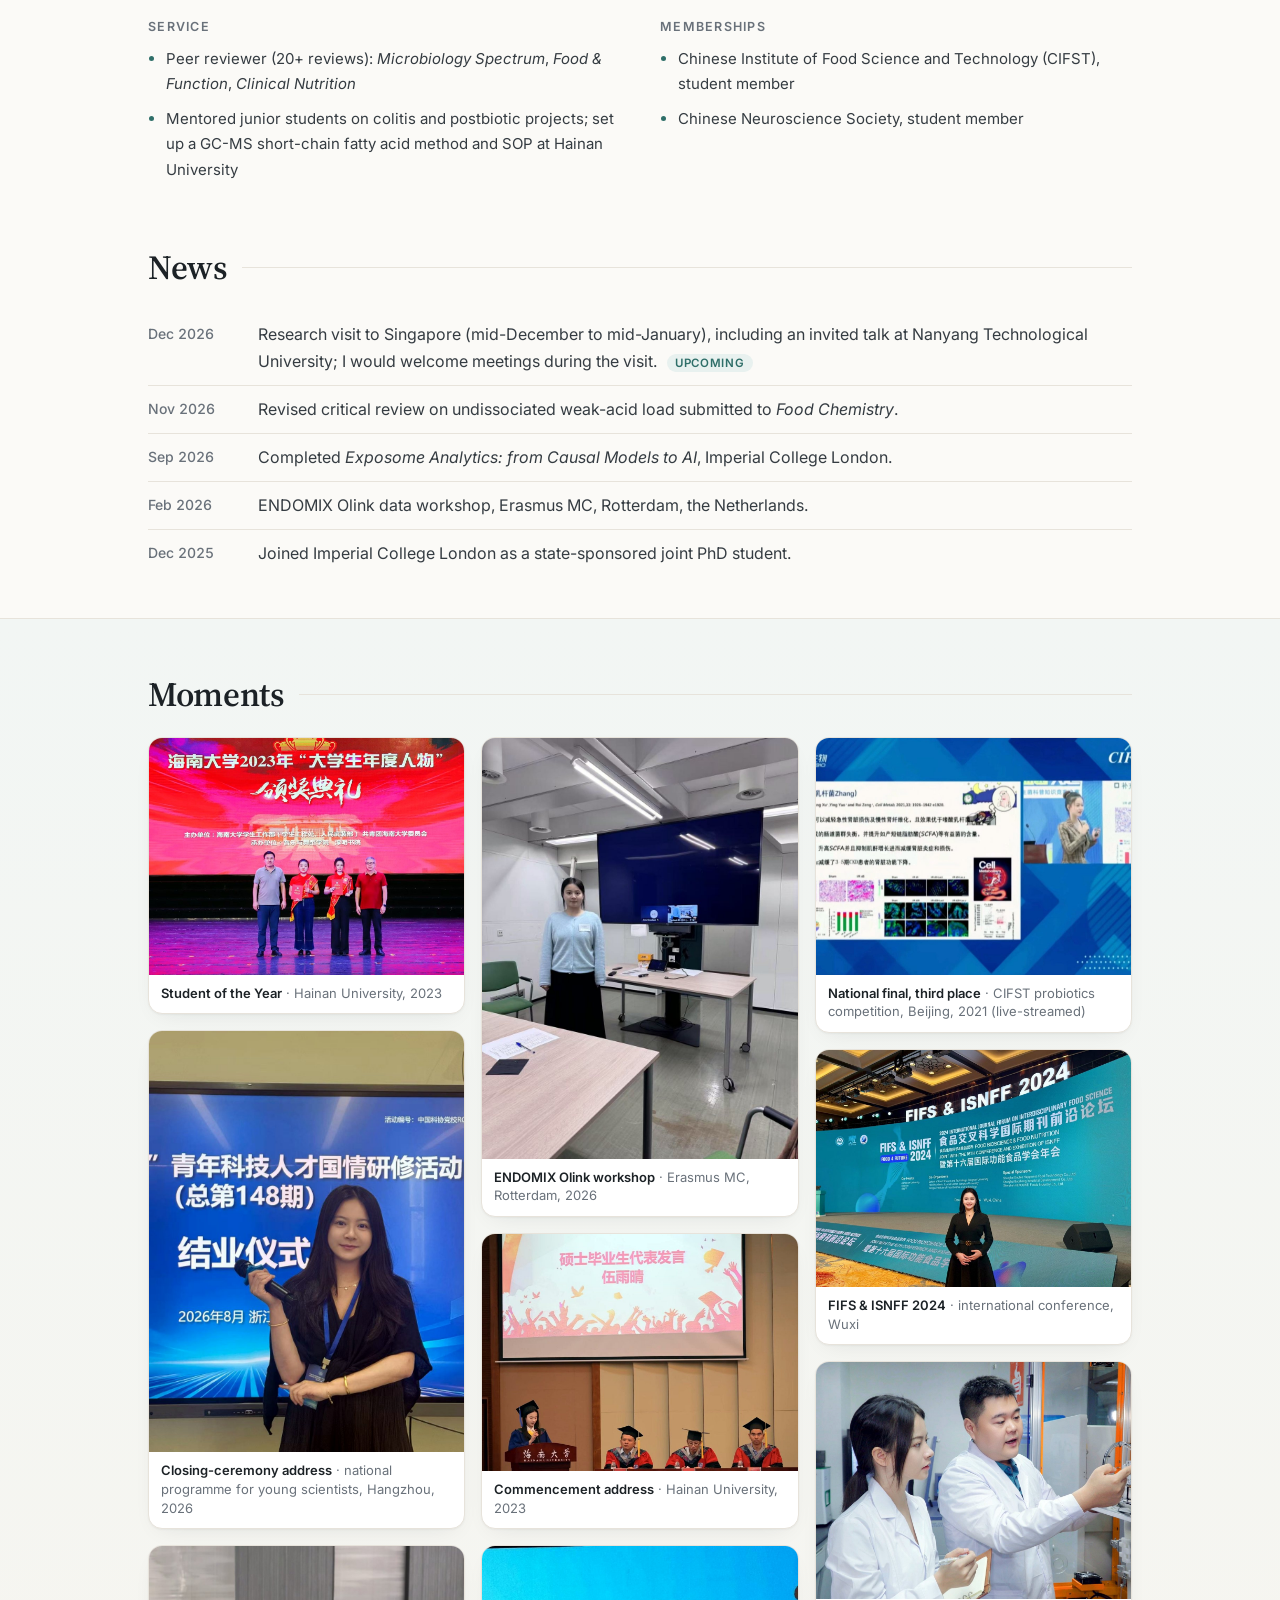
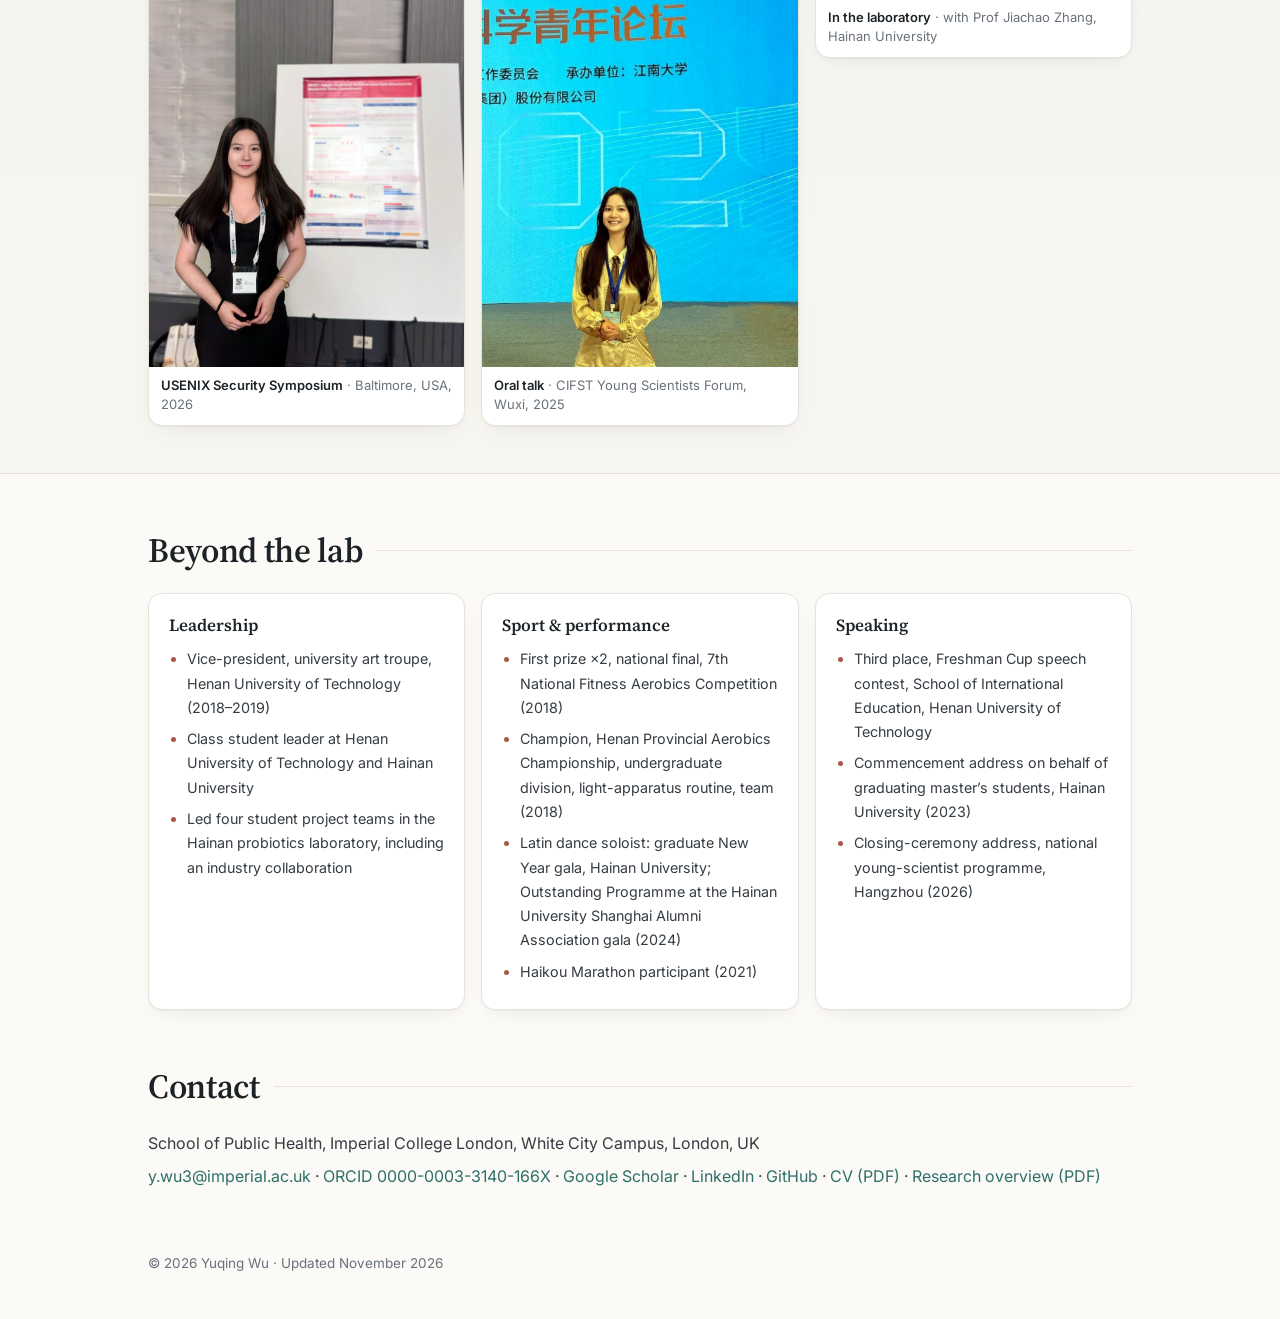
==== commit c097364a: "Hainan split into strain and colitis studies; Jiangnan multi-omics" ====
--- a/index.html
+++ b/index.html
@@ -22,7 +22,7 @@
 <link rel="preconnect" href="https://fonts.googleapis.com">
 <link rel="preconnect" href="https://fonts.gstatic.com" crossorigin>
 <link href="https://fonts.googleapis.com/css2?family=Inter:wght@400;500;600&family=Source+Serif+4:ital,opsz,wght@0,8..60,400;0,8..60,600;1,8..60,400&display=swap" rel="stylesheet">
-<link rel="stylesheet" href="style.css?v=20261122b">
+<link rel="stylesheet" href="style.css?v=20261122c">
 </head>
 <body>
 <a class="skip" href="#about">Skip to content</a>
@@ -156,25 +156,48 @@
     </tbody>
   </table></div>
 
-  <h3 class="group">Probiotics: from fermented food to a licensed strain <span>Hainan University · 2020&ndash;2023 · with Prof Jiachao Zhang</span></h3>
-  <p class="jr-intro">One strain, five steps: how <i>Lactiplantibacillus plantarum</i> HNU082 went from a field survey of fermented foods to a patent licensed to industry. I ran the animal and multi-omic studies and am joint first author of the two main papers.</p>
-  <ol class="steps5">
-    <li><figure><div class="pair"><img src="assets/img/pb-p1.jpg" alt="Sampling team setting out from Hainan University" loading="lazy" width="440" height="440"><img src="assets/img/pb-q1.jpg" alt="Fermented fish tea, a traditional food from eastern Hainan" loading="lazy" width="440" height="440"></div><figcaption>Sampling · fish tea</figcaption></figure><span class="k">1 · Discover</span><b>Survey and isolate</b><p>Shotgun metagenomics and 16S sequencing of traditional fermented foods from eastern Hainan.</p><p class="res">382 genomes assembled; 348 lactic acid bacteria isolated</p><span class="lk"><a href="https://doi.org/10.1039/d2fo02501a"><i>Food &amp; Function</i> 2022</a><a href="https://doi.org/10.1016/j.foodres.2021.110785"><i>Food Res Int</i> 2021</a></span></li>
-    <li><figure><div class="pair"><img src="assets/img/pb-p2.jpg" alt="Isolating strains in the biosafety cabinet" loading="lazy" width="440" height="440"><img src="assets/img/pb-q2.jpg" alt="Gram stain, candidate isolate" loading="lazy" width="440" height="440"></div><figcaption>Isolation · Gram stain</figcaption></figure><span class="k">2 · Screen</span><b>Probiotic function</b><p>Isolates screened in vitro for acid and bile tolerance and for production of the neurotransmitter GABA.</p><p class="res"><i>L. plantarum</i> HNU082 selected: GABA 216 mg/L</p></li>
-    <li><figure><div class="pair"><img src="assets/img/pb-p3.jpg" alt="Mouse trials in the animal facility" loading="lazy" width="440" height="440"><img src="assets/img/pb-q3.jpg" alt="Colon cross-section, H&amp;E" loading="lazy" width="440" height="440"></div><figcaption>Mouse trials · colon H<figcaption>Animal facility · colon H&amp;E</figcaption>amp;E</figcaption></figure><span class="k">3 · Validate</span><b>In vivo models</b><p>Zebrafish larvae (n = 360) and two DSS-colitis mouse trials, prevention and treatment.</p><p class="res">Improved disease activity more than the drug sulfasalazine</p><span class="lk"><a href="https://doi.org/10.1039/d2fo02303b"><i>Food &amp; Function</i> 2022</a></span></li>
-    <li><figure><div class="pair"><img src="assets/img/pb-p4.jpg" alt="Chromatography for short-chain fatty acids" loading="lazy" width="440" height="440"><img src="assets/img/pb-q4.jpg" alt="MUC2 immunofluorescence" loading="lazy" width="440" height="440"></div><figcaption>Chromatography · MUC2</figcaption></figure><span class="k">4 · Explain</span><b>Mechanism</b><p>Metagenomics, colonic RNA-seq, short-chain fatty acids and MUC2 and ZO-1 staining.</p><p class="res">Microbial, chemical, mechanical and immune barriers restored</p><span class="lk"><a href="https://doi.org/10.1128/spectrum.01651-22"><i>Microbiology Spectrum</i> 2022 · 273 citations</a></span></li>
-    <li><figure><div class="pair"><img src="assets/img/pb-p5.jpg" alt="In the laboratory with Prof Jiachao Zhang" loading="lazy" width="440" height="440"><img src="assets/img/pb-q5.jpg" alt="Patent CN 113337428 B" loading="lazy" width="440" height="440"></div><figcaption>With Prof Zhang · patent</figcaption></figure><span class="k">5 · Translate</span><b>Patent and industry</b><p>Invention patent on the strain and its uses; I am the second-named inventor.</p><p class="res">Granted 2023; licensed to two companies (2023, 2024)</p><span class="lk"><a href="https://scitech.hainanu.edu.cn/info/1118/8653.htm">Technology-transfer notice</a></span></li>
+  <h3 class="group">Probiotics and gut inflammation <span>Hainan University · 2020&ndash;2023 · with Prof Jiachao Zhang</span></h3>
+  <p class="jr-intro">Can good bacteria from local fermented foods relieve gut inflammation? Around 90% of China&rsquo;s core probiotic strains are imported, and Hainan&rsquo;s tropical fermented foods had never been studied systematically. I ran the full pipeline myself, in two linked studies.</p>
+
+  <h4 class="work"><span>Study 1</span>From 348 strains to <i>L. plantarum</i> HNU082 <em>metagenomics and genomics guide the search</em></h4>
+  <ol class="steps5 four">
+    <li><figure><div class="pair"><img src="assets/img/pb-p1.jpg" alt="Sampling team setting out from Hainan University" loading="lazy" width="440" height="440"><img src="assets/img/pb-q1.jpg" alt="Fermented fish tea, a traditional food from eastern Hainan" loading="lazy" width="440" height="440"></div><figcaption>Sampling · fish tea</figcaption></figure><span class="k">1 · Discover</span><b>Survey and isolate</b><p>50 fermented foods from six Hainan counties, profiled by metagenomics and 16S sequencing.</p><p class="res">348 lactic acid bacteria isolated into a local strain bank</p><span class="lk"><a href="https://doi.org/10.1039/d2fo02501a"><i>Food &amp; Function</i> 2022</a></span></li>
+    <li><figure><div class="pair"><img src="assets/img/pb-p6.jpg" alt="Strain bank in the minus-80 freezers" loading="lazy" width="440" height="440"><img src="assets/img/pb-q6.jpg" alt="Phylogenetic tree of metagenome-assembled genomes" loading="lazy" width="440" height="440"></div><figcaption>Strain bank · genome tree</figcaption></figure><span class="k">2 · Genomes</span><b>Genome-resolved metagenomics</b><p>MEGAHIT assembly, MetaBAT2 binning and GTDB-Tk taxonomy; strain SNPs and resistance genes.</p><p class="res">382 genomes assembled, 32 high quality; Hainan <i>L. plantarum</i> carry more SNPs</p><span class="lk"><a href="https://doi.org/10.1016/j.foodres.2021.110785"><i>Food Res Int</i> 2021</a></span></li>
+    <li><figure><div class="pair"><img src="assets/img/pb-p2.jpg" alt="Isolating strains in the biosafety cabinet" loading="lazy" width="440" height="440"><img src="assets/img/pb-q2.jpg" alt="Gram-stained candidate isolate" loading="lazy" width="440" height="440"></div><figcaption>Isolation · Gram stain</figcaption></figure><span class="k">3 · Screen</span><b>Probiotic function</b><p>Acid, bile and antimicrobial tests in vitro, then a caffeine zebrafish model.</p><p class="res">HNU082: 42% survive pH 2.5; GABA 216 mg/L; restores brain GABA and 5-HT in zebrafish</p></li>
+    <li><figure><div class="pair"><img src="assets/img/pb-p5.jpg" alt="In the laboratory with Prof Jiachao Zhang" loading="lazy" width="440" height="440"><img src="assets/img/pb-q5.jpg" alt="Invention patent certificate for strain HNU082" loading="lazy" width="440" height="440"></div><figcaption>With Prof Zhang · patent</figcaption></figure><span class="k">4 · Translate</span><b>Patent and industry</b><p>Invention patent on the strain and its uses; second-named inventor, ran all experiments and drafted it.</p><p class="res">Granted 2023; licensed to two companies (2023, 2024)</p><span class="lk"><a href="https://scitech.hainanu.edu.cn/info/1118/8653.htm">Technology-transfer notice</a></span></li>
   </ol>
 
+  <h4 class="work"><span>Study 2</span>HNU082 against colitis <em>three omics layers trace one mechanism</em></h4>
+  <div class="gb-flow"><span><b>HNU082</b>SCFA producers up: <em>Akkermansia</em>, <em>Bifidobacterium</em></span><i aria-hidden="true">&rarr;</i><span><b>Acetate, propionate, butyrate</b>caecal short-chain fatty acids up</span><i aria-hidden="true">&rarr;</i><span><b>Gut barrier sealed</b>MUC-2 mucus · ZO-1 and occludin</span><i aria-hidden="true">&rarr;</i><span><b>Inflammation off</b>NF-&kappa;B down · IL-10, TGF-&beta; and Treg up</span></div>
+  <div class="omics">
+    <div><span>Microbiome</span><b>Metagenomics</b>microbes · pathways</div>
+    <div><span>Metabolites</span><b>GC-MS</b>short-chain fatty acids</div>
+    <div><span>Host</span><b>Colon RNA-seq</b>inflammatory genes</div>
+    <div><span>Tissue</span><b>Histology · IF</b>H&amp;E · MUC-2 · ZO-1</div>
+    <div class="hub"><span>Integration</span><b>Four gut barriers</b>microbial · chemical · physical · immune</div>
+  </div>
+  <ol class="steps5 two">
+    <li><figure><div class="pair"><img src="assets/img/pb-p3.jpg" alt="Mouse trials in the animal facility" loading="lazy" width="440" height="440"><img src="assets/img/pb-q3.jpg" alt="Colon cross-section stained with haematoxylin and eosin" loading="lazy" width="440" height="440"></div><figcaption>Mouse trials · colon H&amp;E</figcaption></figure><span class="k">Prevention · <i>Food &amp; Function</i> 2022 · joint first author</span><b>HNU082 prevents DSS colitis</b><p>Three groups of six mice, HNU082 given with 3.5% DSS for seven days.</p><p class="res">Colon length and weight preserved; pro-inflammatory cytokines down, IL-10 up</p><span class="lk"><a href="https://doi.org/10.1039/d2fo02303b">Read the paper</a></span></li>
+    <li><figure><div class="pair"><img src="assets/img/pb-p4.jpg" alt="Chromatography for short-chain fatty acids" loading="lazy" width="440" height="440"><img src="assets/img/pb-q4.jpg" alt="MUC2 immunofluorescence in colon tissue" loading="lazy" width="440" height="440"></div><figcaption>Chromatography · MUC2</figcaption></figure><span class="k">Treatment · <i>Microbiology Spectrum</i> 2022 · joint first author · 273 citations</span><b>HNU082 treats colitis better than sulfasalazine</b><p>Four groups of eight mice over 15 days, head to head with the standard drug sulfasalazine.</p><p class="res">Better than sulfasalazine; goblet cells, mucus and tight junctions restored</p><span class="lk"><a href="https://doi.org/10.1128/spectrum.01651-22">Read the paper</a></span></li>
+  </ol>
+
   <h3 class="group">Diet, inflammation and the gut&ndash;brain axis <span>Jiangnan University · 2023&ndash;present · with Prof Xueming Xu</span></h3>
-  <p class="jr-intro">Can food components calm the inflammation that links the gut to the brain? I test dietary compounds in mouse models of diet-induced obesity, measure behaviour, brain and gut pathology and multi-omic profiles, and trace the immune and metabolic pathways that explain the effect.</p>
-  <div class="gb-flow"><span><b>Dietary component</b>carotenoids · probiotics · fermented foods</span><i aria-hidden="true">&rarr;</i><span><b>Immune and inflammatory signalling</b>cytokines · lipids · gut microbiota</span><i aria-hidden="true">&rarr;</i><span><b>Gut and brain outcomes</b>memory · neuroinflammation · gut barrier</span></div>
+  <p class="jr-intro">A high-fat diet inflames the gut, and that inflammation reaches the brain through the blood. Can food compounds break this chain? In mice fed a high-fat diet for four months (randomised, blinded), I combined behavioural tests and histology with four omics layers to find where two dietary carotenoids act.</p>
+  <div class="gb-flow"><span><b>High-fat diet</b>gut dysbiosis · pro-inflammatory lipids (LPC, TG)</span><i aria-hidden="true">&rarr;</i><span><b>Gut and brain inflammation</b>TNF-&alpha;, IL-1&beta;, IL-6, IL-17 · hippocampal NF-&kappa;B</span><i aria-hidden="true">&rarr;</i><span><b>Memory loss</b>water maze · Y-maze · novel object recognition</span></div>
+  <p class="gb-key">Lycopene and torularhodin reverse this chain through one shared pathway: <b>taurine and glutathione metabolism</b>.</p>
+  <div class="omics">
+    <div><span>Microbiome</span><b>Gut microbiota</b>16S · metagenomics</div>
+    <div><span>Blood</span><b>Serum lipidome</b>LC-MS/MS</div>
+    <div><span>Blood</span><b>Serum metabolome</b>LC-MS · GC-MS</div>
+    <div><span>Brain</span><b>Hippocampal proteome</b>LC-MS/MS</div>
+    <div class="hub"><span>Integration</span><b>Cross-omics network</b>one shared pathway</div>
+  </div>
   <ol class="steps5 three">
-    <li><figure><div class="pair"><img src="assets/img/jn-l1.jpg" alt="Water-maze swim paths of a lycopene-treated mouse" loading="lazy" width="440" height="440"><img src="assets/img/jn-l2.jpg" alt="Hippocampal neurons stained for NeuN" loading="lazy" width="440" height="440"></div><figcaption>Water-maze path · hippocampal neurons</figcaption></figure><span class="k">Published · <i>Clinical Nutrition</i> 2025</span><b>Lycopene and obesity-related memory decline</b><p>Four-month high-fat-diet model with behavioural testing, serum lipidomics, hippocampal proteomics, cytokine profiling and histology.</p><p class="res">Preserved memory, lowered pro-inflammatory lipids; taurine and glutathione pathways</p><span class="lk"><a href="https://doi.org/10.1016/j.clnu.2025.06.005">Read the paper</a></span></li>
-    <li><figure><div class="pair"><img src="assets/img/jn-t1.jpg" alt="Hippocampus section stained with haematoxylin and eosin" loading="lazy" width="440" height="440"><img src="assets/img/jn-t2.jpg" alt="Proposed gut&ndash;brain mechanism of torularhodin" loading="lazy" width="440" height="440"></div><figcaption>Hippocampus, H&amp;E · proposed mechanism</figcaption></figure><span class="k">In revision</span><b>Torularhodin, neuroinflammation and the gut&ndash;brain axis</b><p>A second carotenoid, from red yeast, in the same model: brain pathology, neuronal markers, gut cytokines and microbial metabolism.</p><p class="res">Proposed route from gut inflammation to hippocampal neuroinflammation via tryptophan, propionate and glutathione metabolism</p><span class="lk">Manuscript in revision</span></li>
-    <li><figure><div class="pair"><img src="assets/img/jn-f1.jpg" alt="Overview of bread preservation strategies" loading="lazy" width="440" height="440"><img src="assets/img/jn-f2.jpg" alt="Five-level hierarchy for grading mechanistic evidence" loading="lazy" width="440" height="440"></div><figcaption>Preservation strategies · evidence hierarchy</figcaption></figure><span class="k">Published · <i>Food Res Int</i> 2025 · <i>J Food Sci</i> 2026</span><b>Fermentation and evidence grading</b><p>A co-fermented sourdough for preservative-free bread, and three first-author critical reviews.</p><p class="res">Shelf life extended without chemical preservatives; mechanistic claims graded on a five-level evidence hierarchy</p><span class="lk"><a href="https://doi.org/10.1016/j.foodres.2025.117001">Paper</a><a href="https://doi.org/10.1111/1750-3841.71160">Review</a></span></li>
+    <li><figure><div class="pair"><img src="assets/img/jn-l1.jpg" alt="Water-maze swim paths of a lycopene-treated mouse" loading="lazy" width="440" height="440"><img src="assets/img/jn-l2.jpg" alt="Hippocampal neurons stained for NeuN" loading="lazy" width="440" height="440"></div><figcaption>Water-maze path · hippocampal neurons</figcaption></figure><span class="k">Published · <i>Clinical Nutrition</i> 2025 · first author</span><b>Lycopene protects memory in obesity</b><ul class="chips"><li>Behaviour</li><li>BDNF · NeuN</li><li>Lipidome</li><li>Hippocampal proteome</li><li>Cytokines</li></ul><p class="res">Memory restored; pro-inflammatory LPC and TG down, protective PS up; gut cytokines down; brain taurine and glutathione up</p><span class="lk"><a href="https://doi.org/10.1016/j.clnu.2025.06.005">Read the paper</a></span></li>
+    <li><figure><div class="pair"><img src="assets/img/jn-t1.jpg" alt="Hippocampus section stained with haematoxylin and eosin" loading="lazy" width="440" height="440"><img src="assets/img/jn-t2.jpg" alt="Proposed gut&ndash;brain mechanism of torularhodin" loading="lazy" width="440" height="440"></div><figcaption>Hippocampus, H&amp;E · gut&ndash;brain mechanism</figcaption></figure><span class="k">In revision · <i>Gut Microbes</i> · first author</span><b>Torularhodin acts through the gut microbiota</b><ul class="chips"><li>Gut microbiota</li><li>Serum metabolome</li><li>Macrophage TLR4 assay</li><li>Histology</li></ul><p class="res">A red-yeast carotenoid reaches the same taurine&ndash;glutathione pathway via microbiota and serum metabolites, calming gut and brain inflammation</p><span class="lk">Manuscript in revision</span></li>
+    <li><figure><div class="pair"><img src="assets/img/jn-f1.jpg" alt="Overview of bread preservation strategies" loading="lazy" width="440" height="440"><img src="assets/img/jn-f2.jpg" alt="Five-level hierarchy for grading mechanistic evidence" loading="lazy" width="440" height="440"></div><figcaption>Preservation strategies · evidence hierarchy</figcaption></figure><span class="k">Published · <i>Food Res Int</i> 2025 · <i>J Food Sci</i> 2026</span><b>Fermentation and evidence grading</b><ul class="chips"><li>Co-fermentation</li><li>Shelf-life testing</li><li>Systematic evidence grading</li></ul><p class="res">Preservative-free shelf life from a two-strain sourdough; three first-author reviews grade mechanistic claims on a five-level hierarchy</p><span class="lk"><a href="https://doi.org/10.1016/j.foodres.2025.117001">Paper</a><a href="https://doi.org/10.1111/1750-3841.71160">Review</a></span></li>
   </ol>
-  <p class="small gb-note">Also student principal investigator of a Jiangsu-funded project on <i>Bifidobacterium adolescentis</i> and immune regulation in type 1 diabetes (KYCX24_2613, 2024&ndash;2026).</p>
+  <p class="small gb-note">A fourth disease model: <i>Bifidobacterium adolescentis</i> and immune regulation in streptozotocin-induced type 1 diabetes in mice (Jiangsu Postgraduate Research and Practice Innovation Programme KYCX24_2613, student principal investigator; manuscript under review).</p>
     </article>
     <article class="rcard">
       <img width="480" height="300" decoding="async" src="assets/fig/fermentation.svg" alt="Illustration: sourdough bread, microbes and an evidence pyramid" loading="lazy">
--- a/style.css
+++ b/style.css
@@ -378,8 +378,8 @@
 /* probiotics five steps */
 .jr-intro{max-width:820px;margin:-4px 0 16px;color:var(--muted);font-size:15px;line-height:1.6}
 .steps5{list-style:none;margin:0 0 40px;padding:0;display:grid;grid-template-columns:repeat(5,1fr);gap:12px;counter-reset:s}
-.steps5 li{background:var(--surface);border:1px solid var(--line);border-radius:12px;padding:10px 10px 12px;display:flex;flex-direction:column;position:relative}
-.steps5 li:not(:last-child)::after{content:"";position:absolute;right:-9px;top:50px;width:6px;height:6px;border-top:2px solid #9aa3a9;border-right:2px solid #9aa3a9;transform:rotate(45deg);z-index:1}
+.steps5>li{background:var(--surface);border:1px solid var(--line);border-radius:12px;padding:10px 10px 12px;display:flex;flex-direction:column;position:relative}
+.steps5>li:not(:last-child)::after{content:"";position:absolute;right:-9px;top:50px;width:6px;height:6px;border-top:2px solid #9aa3a9;border-right:2px solid #9aa3a9;transform:rotate(45deg);z-index:1}
 .steps5 figure{margin:0 0 9px}
 .steps5 .pair{display:grid;grid-template-columns:1fr 1fr;gap:4px;border-radius:8px;overflow:hidden}
 .steps5 img{width:100%;height:auto;aspect-ratio:1;object-fit:cover;display:block;background:#ece9e2}
@@ -390,7 +390,7 @@
 .steps5 b{font-family:var(--serif);font-size:15.5px;font-weight:600;color:var(--ink);margin:2px 0 4px;line-height:1.25}
 .steps5 p{margin:0 0 8px;font-size:13px;line-height:1.5;color:var(--body)}
 .steps5 .lk{margin-top:auto;font-size:12px}
-@media (max-width:900px){.steps5{grid-template-columns:repeat(3,1fr)}.steps5 li::after{display:none}}
+@media (max-width:900px){.steps5{grid-template-columns:repeat(3,1fr)}.steps5>li::after{display:none}}
 @media (max-width:560px){.steps5{grid-template-columns:1fr 1fr}}
 
 /* cohorts: diagram + table */
@@ -408,11 +408,36 @@
 .gb-flow{display:flex;align-items:stretch;gap:10px;margin:0 0 16px}
 .gb-flow span{flex:1;background:#f4efe6;border-radius:10px;padding:9px 12px;font-size:12.5px;color:var(--muted);line-height:1.4}
 .gb-flow span b{display:block;font-family:var(--serif);font-size:14.5px;color:var(--ink);font-weight:600;margin-bottom:2px}
-.gb-flow i{align-self:center;font-style:normal;color:#9aa3a9;font-size:18px}
+.gb-flow>i{align-self:center;font-style:normal;color:#9aa3a9;font-size:18px}
 .steps5.three{grid-template-columns:repeat(3,1fr);gap:16px;margin-bottom:12px}
-.steps5.three li::after{display:none}
+.steps5.three>li::after{display:none}
 .steps5.three .k{text-transform:none;letter-spacing:0;font-size:12px}
 .steps5.three b{font-size:16.5px}
 .steps5.three .lk{flex-direction:row;gap:12px}
 .gb-note{color:var(--muted);margin:0 0 40px}
 @media (max-width:760px){.gb-flow{flex-direction:column}.gb-flow i{transform:rotate(90deg)}.steps5.three{grid-template-columns:1fr}}
+.gb-key{margin:-4px 0 14px;font-size:14.5px;color:var(--body)}
+.gb-key b{color:#24544f}
+.omics{display:grid;grid-template-columns:repeat(5,1fr);gap:8px;margin:0 0 18px}
+.omics div{border:1px solid var(--line);border-radius:10px;padding:9px 11px;background:var(--surface);font-size:12px;color:var(--muted);line-height:1.35}
+.omics span{display:block;font-size:10.5px;font-weight:700;letter-spacing:.07em;text-transform:uppercase;color:#5c7894}
+.omics b{display:block;font-family:var(--serif);font-size:14.5px;color:var(--ink);font-weight:600;margin:2px 0 1px}
+.omics .hub{background:#eef5f3;border-color:#cfe3df}
+.omics .hub span{color:#2f6f69}
+.steps5.three .chips{margin:0 0 8px}
+.steps5.three .chips li{font-size:11.5px;padding:2px 8px}
+@media (max-width:760px){.omics{grid-template-columns:1fr 1fr}}
+.steps5.four{grid-template-columns:repeat(4,1fr);gap:14px}
+.steps5.two{grid-template-columns:repeat(2,1fr);gap:16px}
+.steps5.two>li::after{display:none}
+.steps5.two .k{text-transform:none;letter-spacing:0;font-size:12px}
+.steps5.two>li{display:grid;grid-template-columns:44% 1fr;column-gap:14px;align-content:start}
+.steps5.two>li figure{grid-row:1/span 6}
+.work{font-family:var(--serif);font-size:17px;font-weight:600;color:var(--ink);margin:6px 0 10px;display:flex;align-items:baseline;gap:10px;flex-wrap:wrap}
+.work span{font-family:var(--sans,inherit);font-size:11px;font-weight:700;letter-spacing:.08em;text-transform:uppercase;color:#fff;background:#2f6f69;border-radius:999px;padding:2px 9px}
+.work em{font-style:normal;font-family:inherit;font-size:13px;font-weight:400;color:var(--muted)}
+.gb-flow{flex-wrap:nowrap}
+@media (max-width:900px){.steps5.four{grid-template-columns:1fr 1fr}.steps5.two{grid-template-columns:1fr}}
+@media (max-width:560px){.steps5.two>li{grid-template-columns:1fr}.steps5.two>li figure{grid-row:auto}}
+.chips{list-style:none;display:flex;flex-wrap:wrap;gap:5px;margin:0 0 8px;padding:0}
+.chips li{font-size:11.5px;padding:2px 8px;border-radius:999px;background:#e8f1ef;color:#24544f;line-height:1.5}
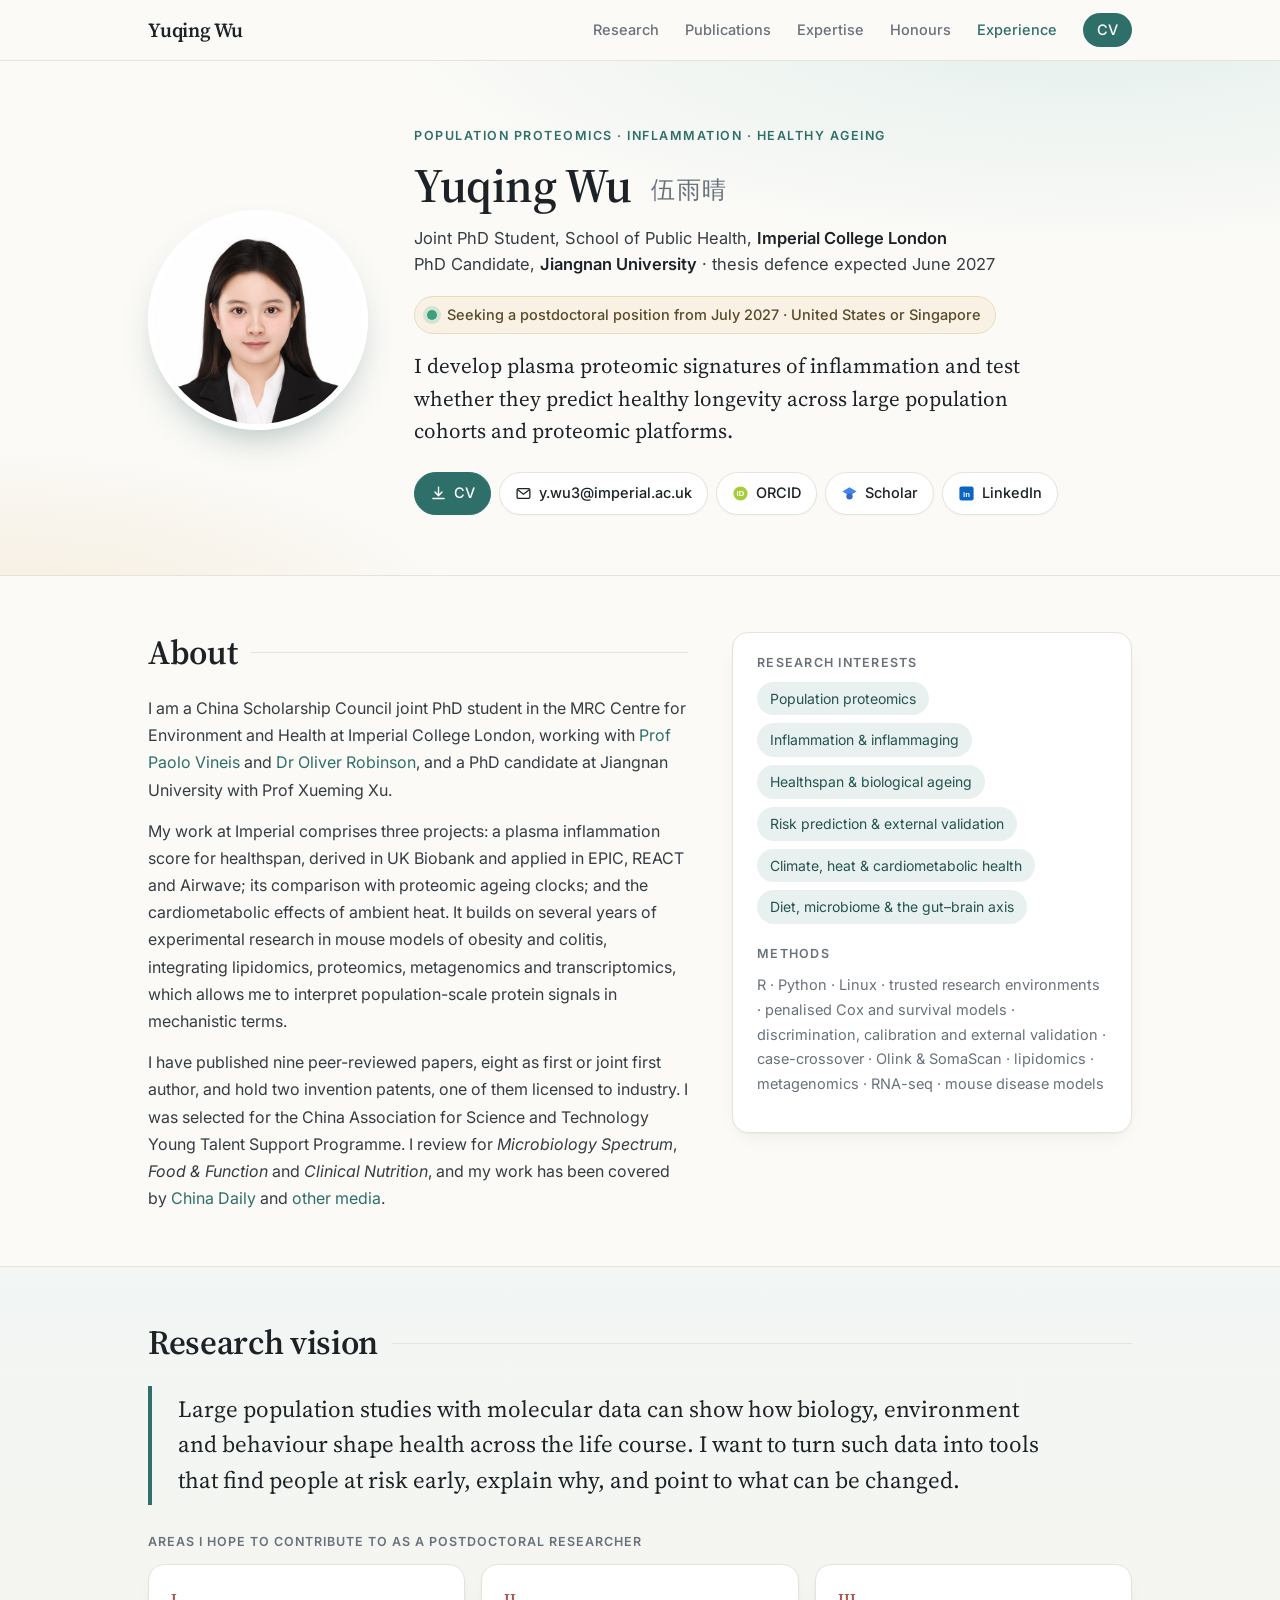
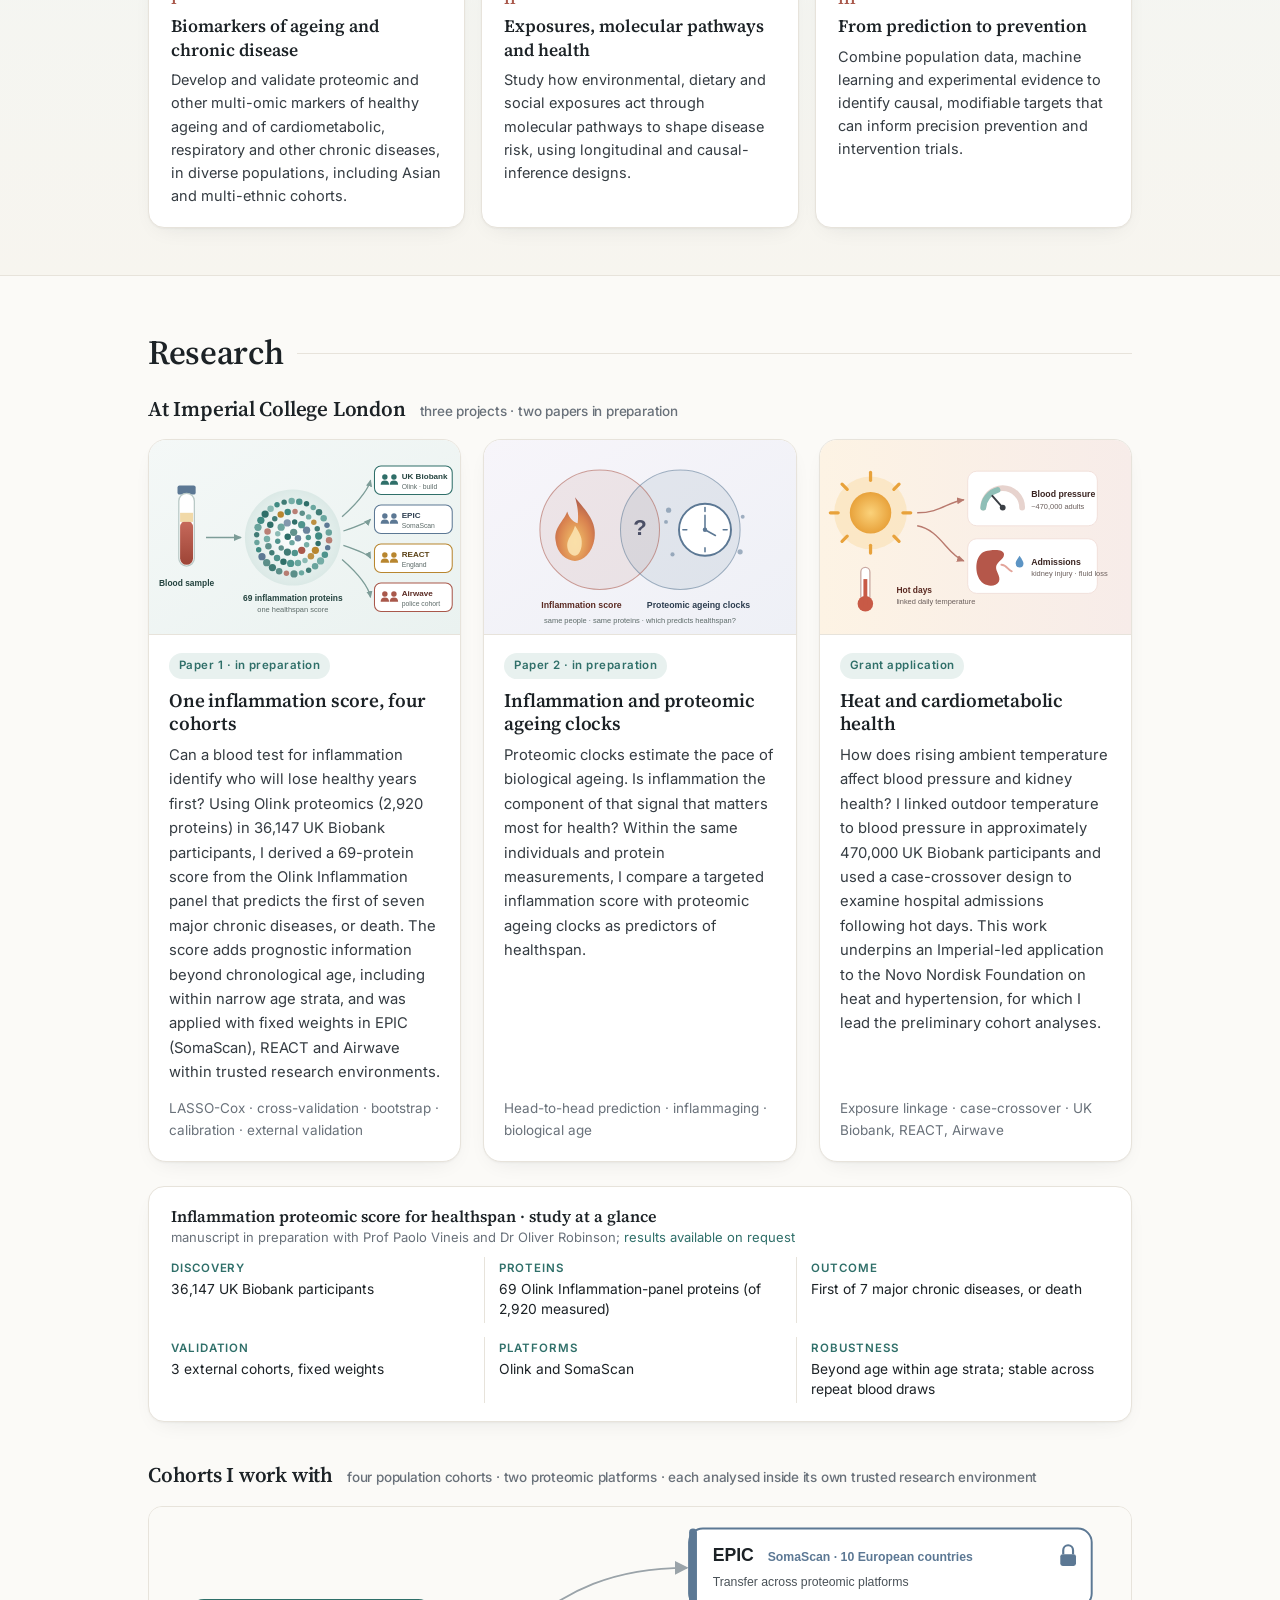
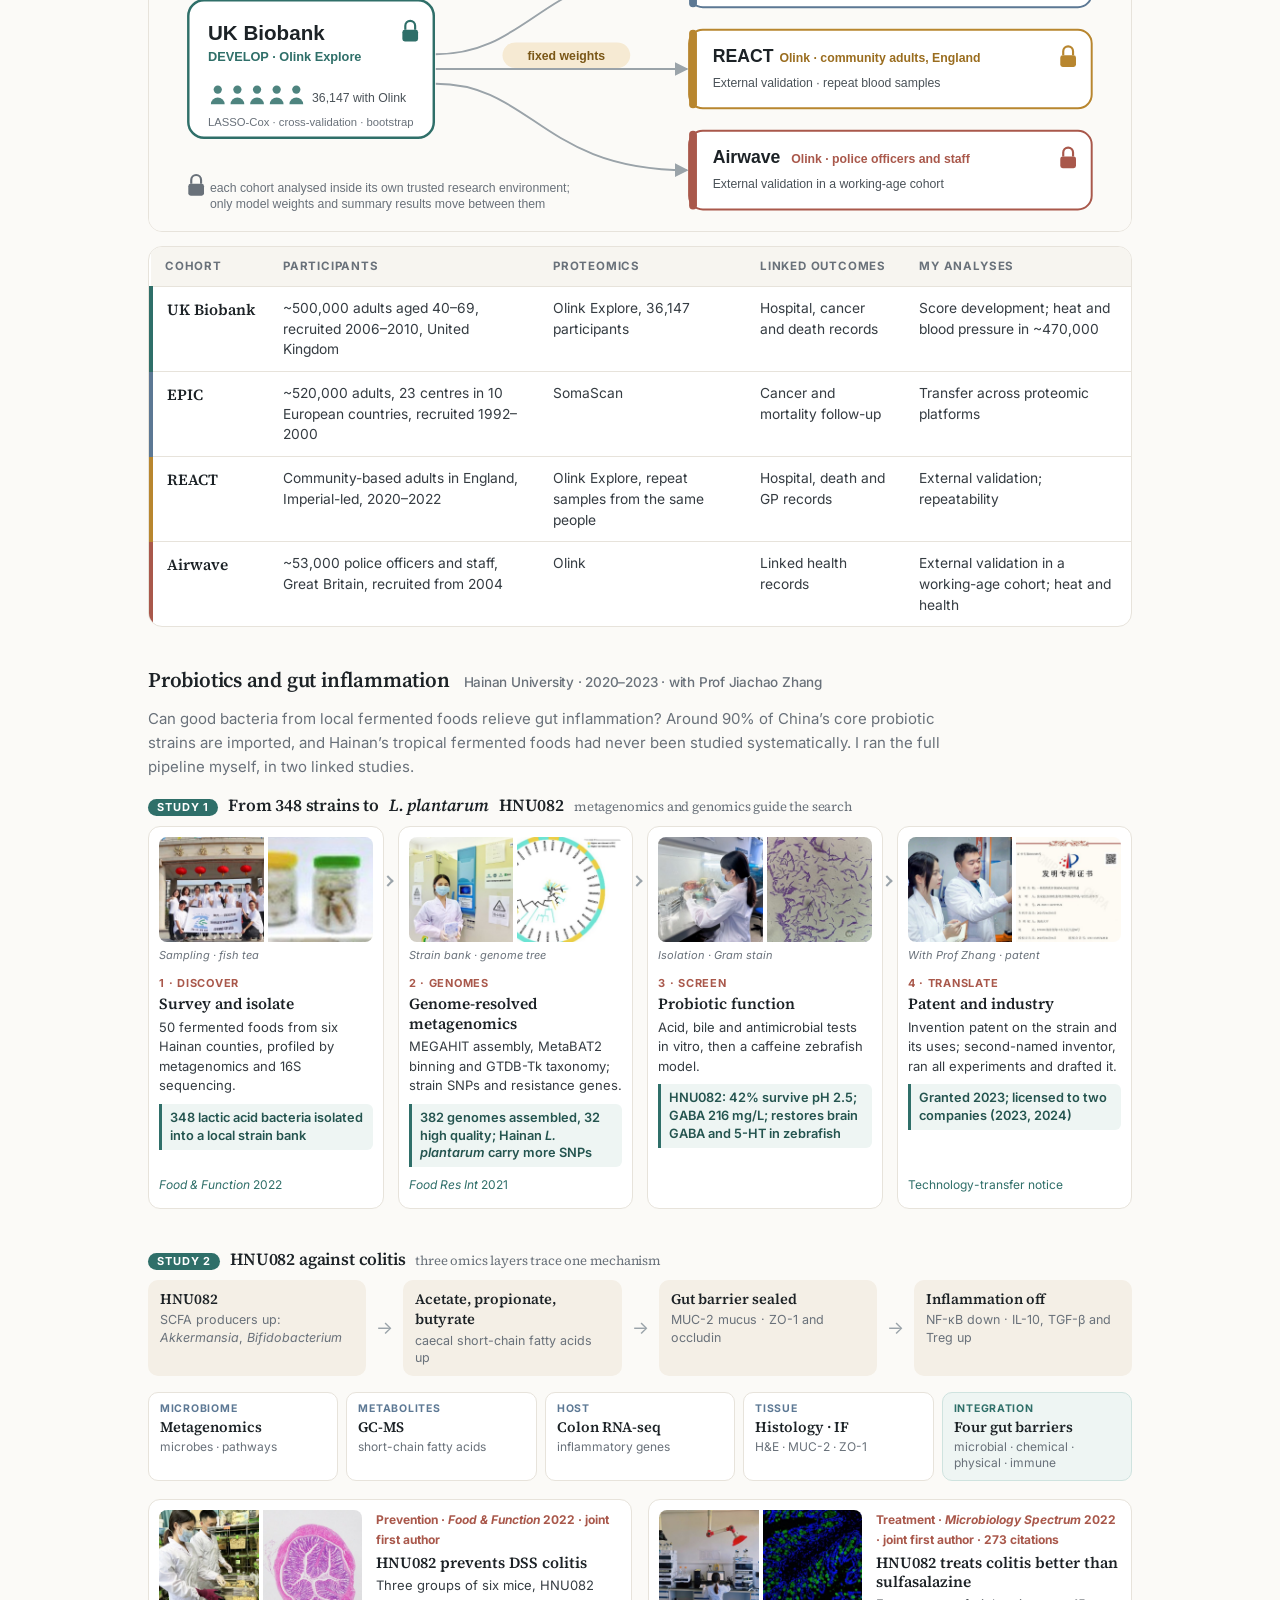
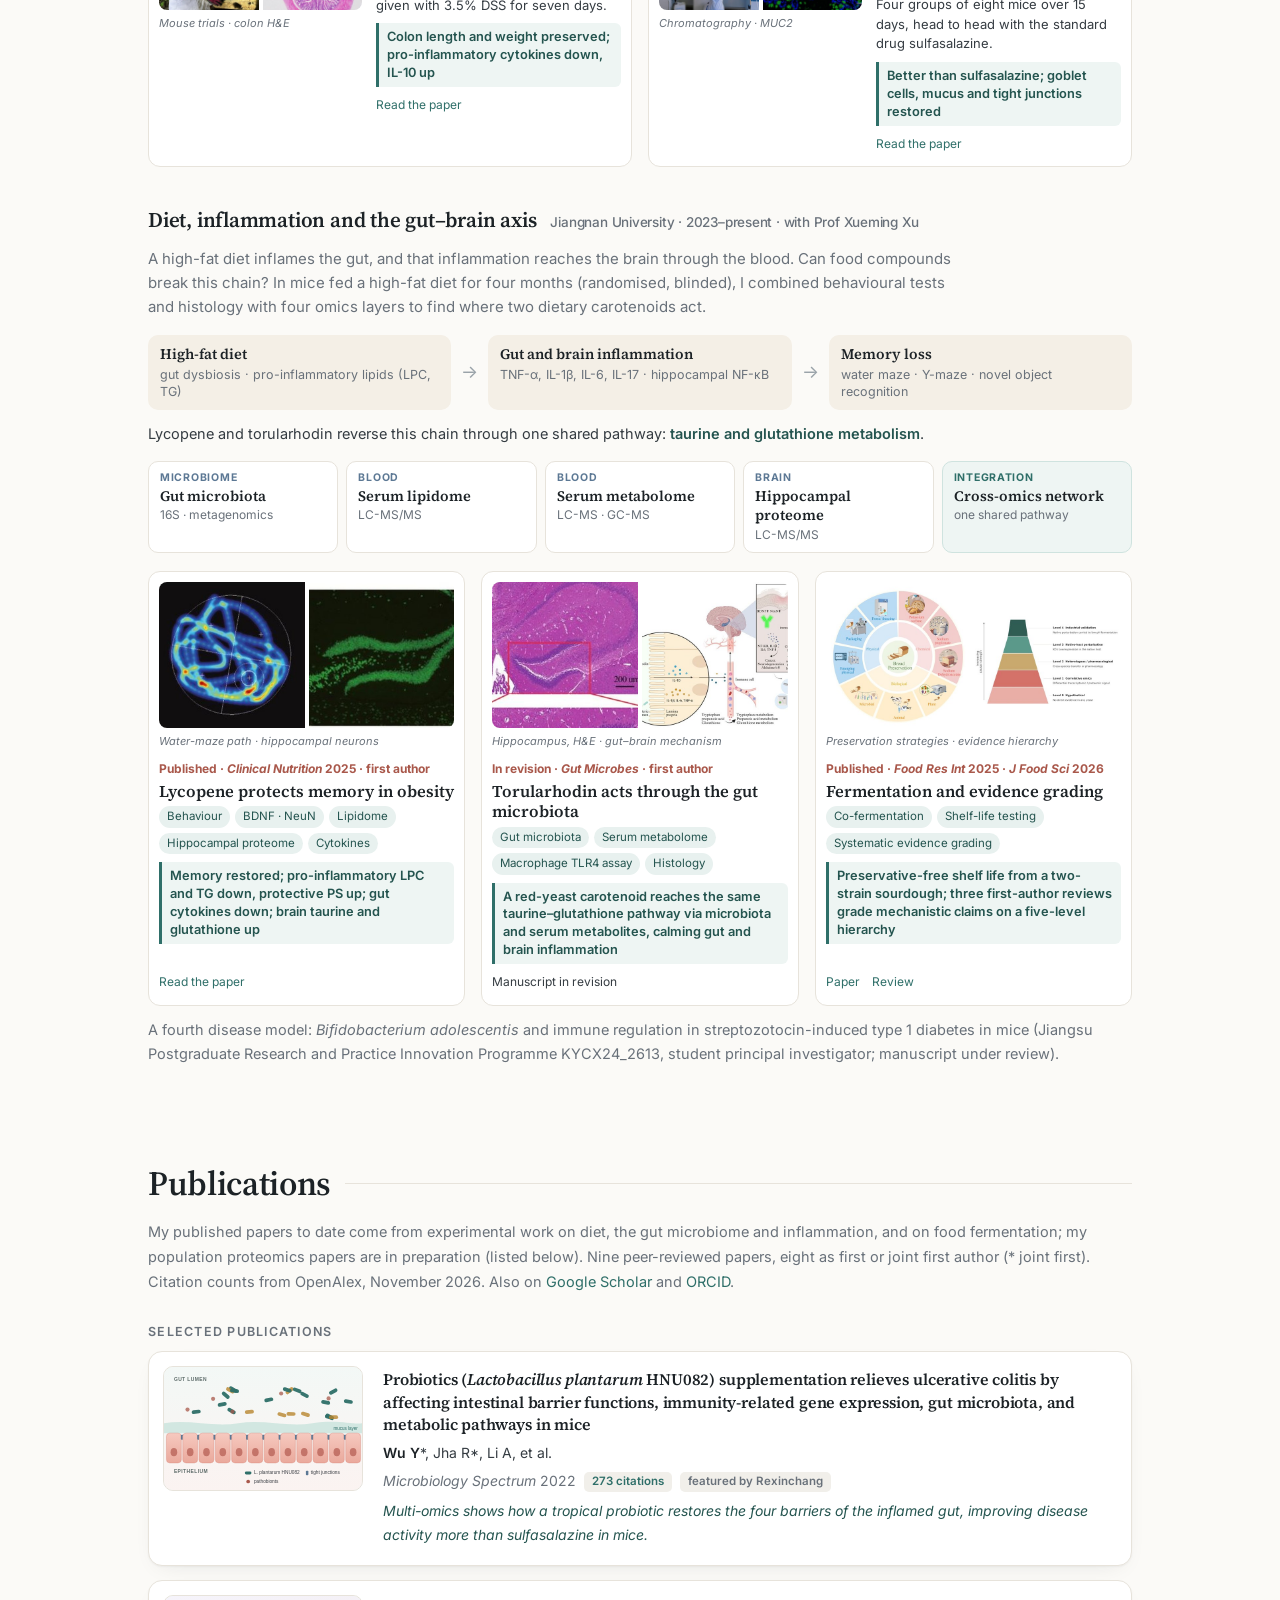
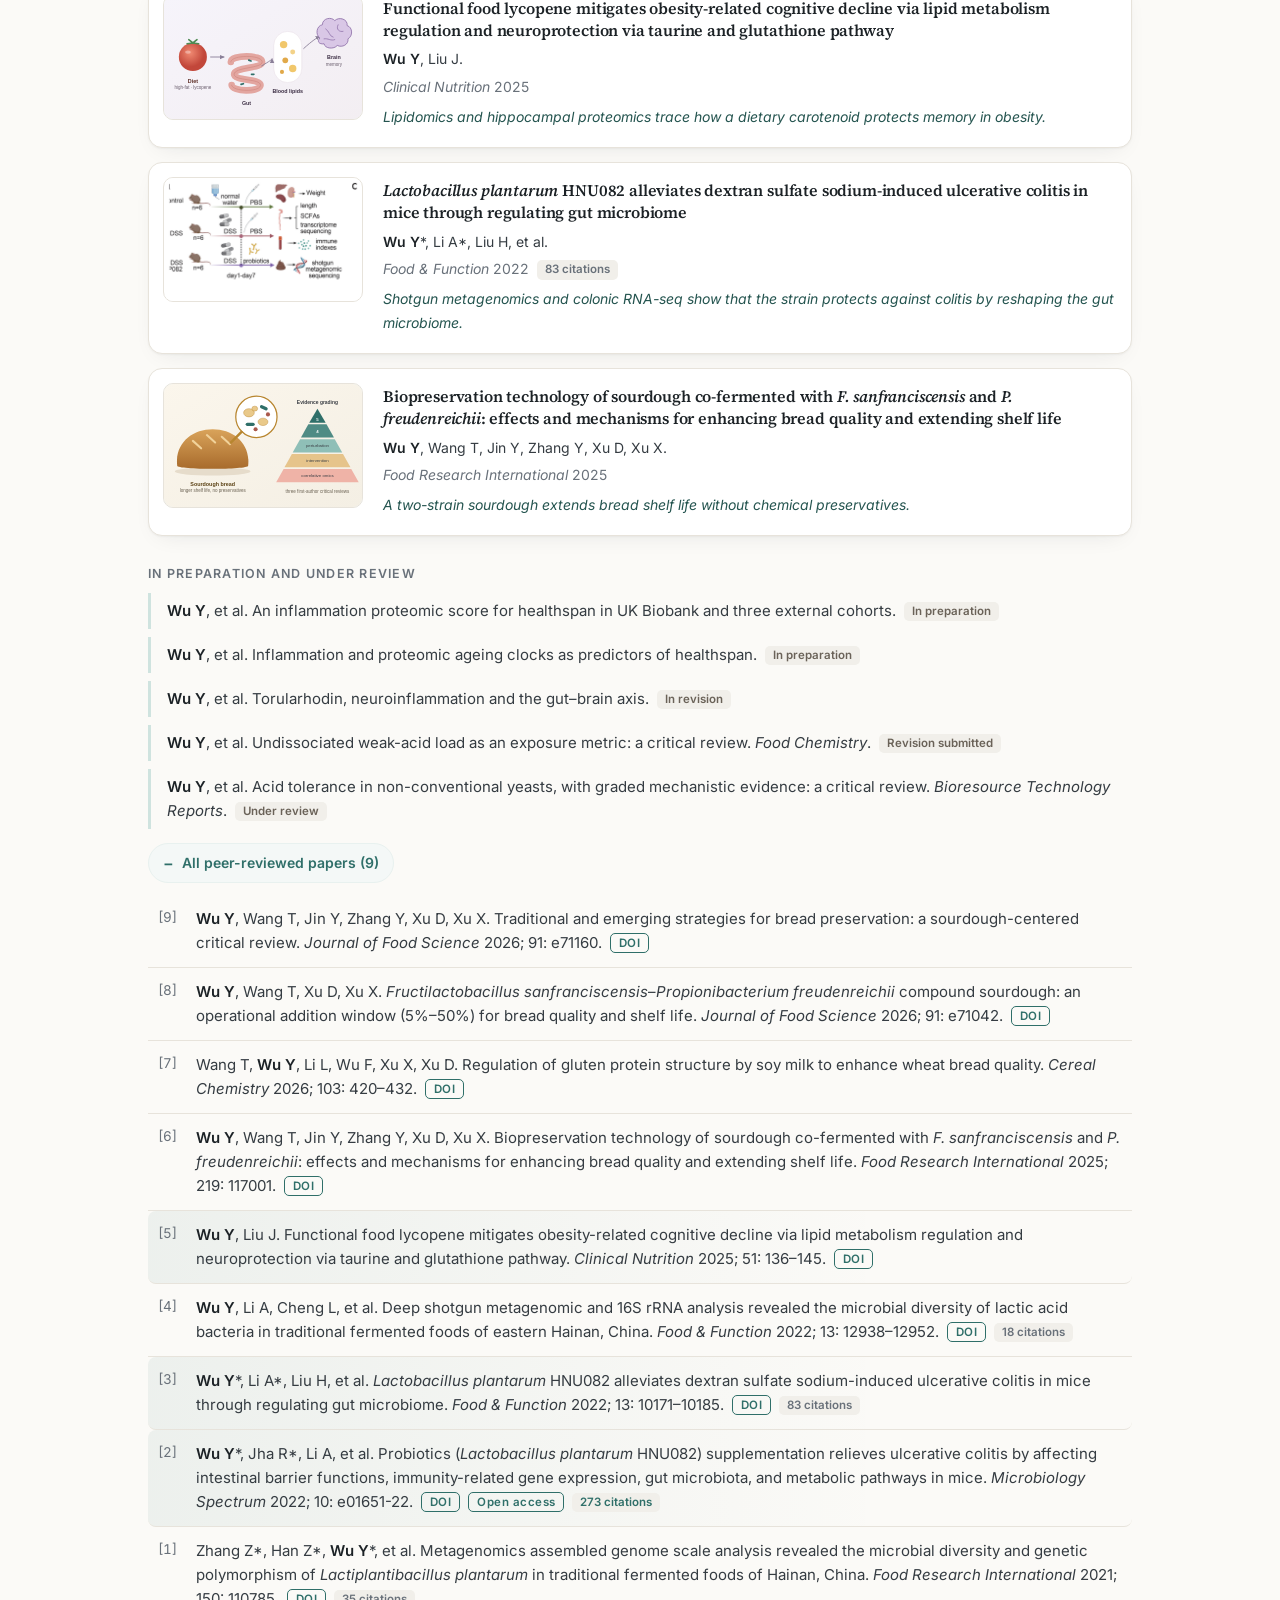
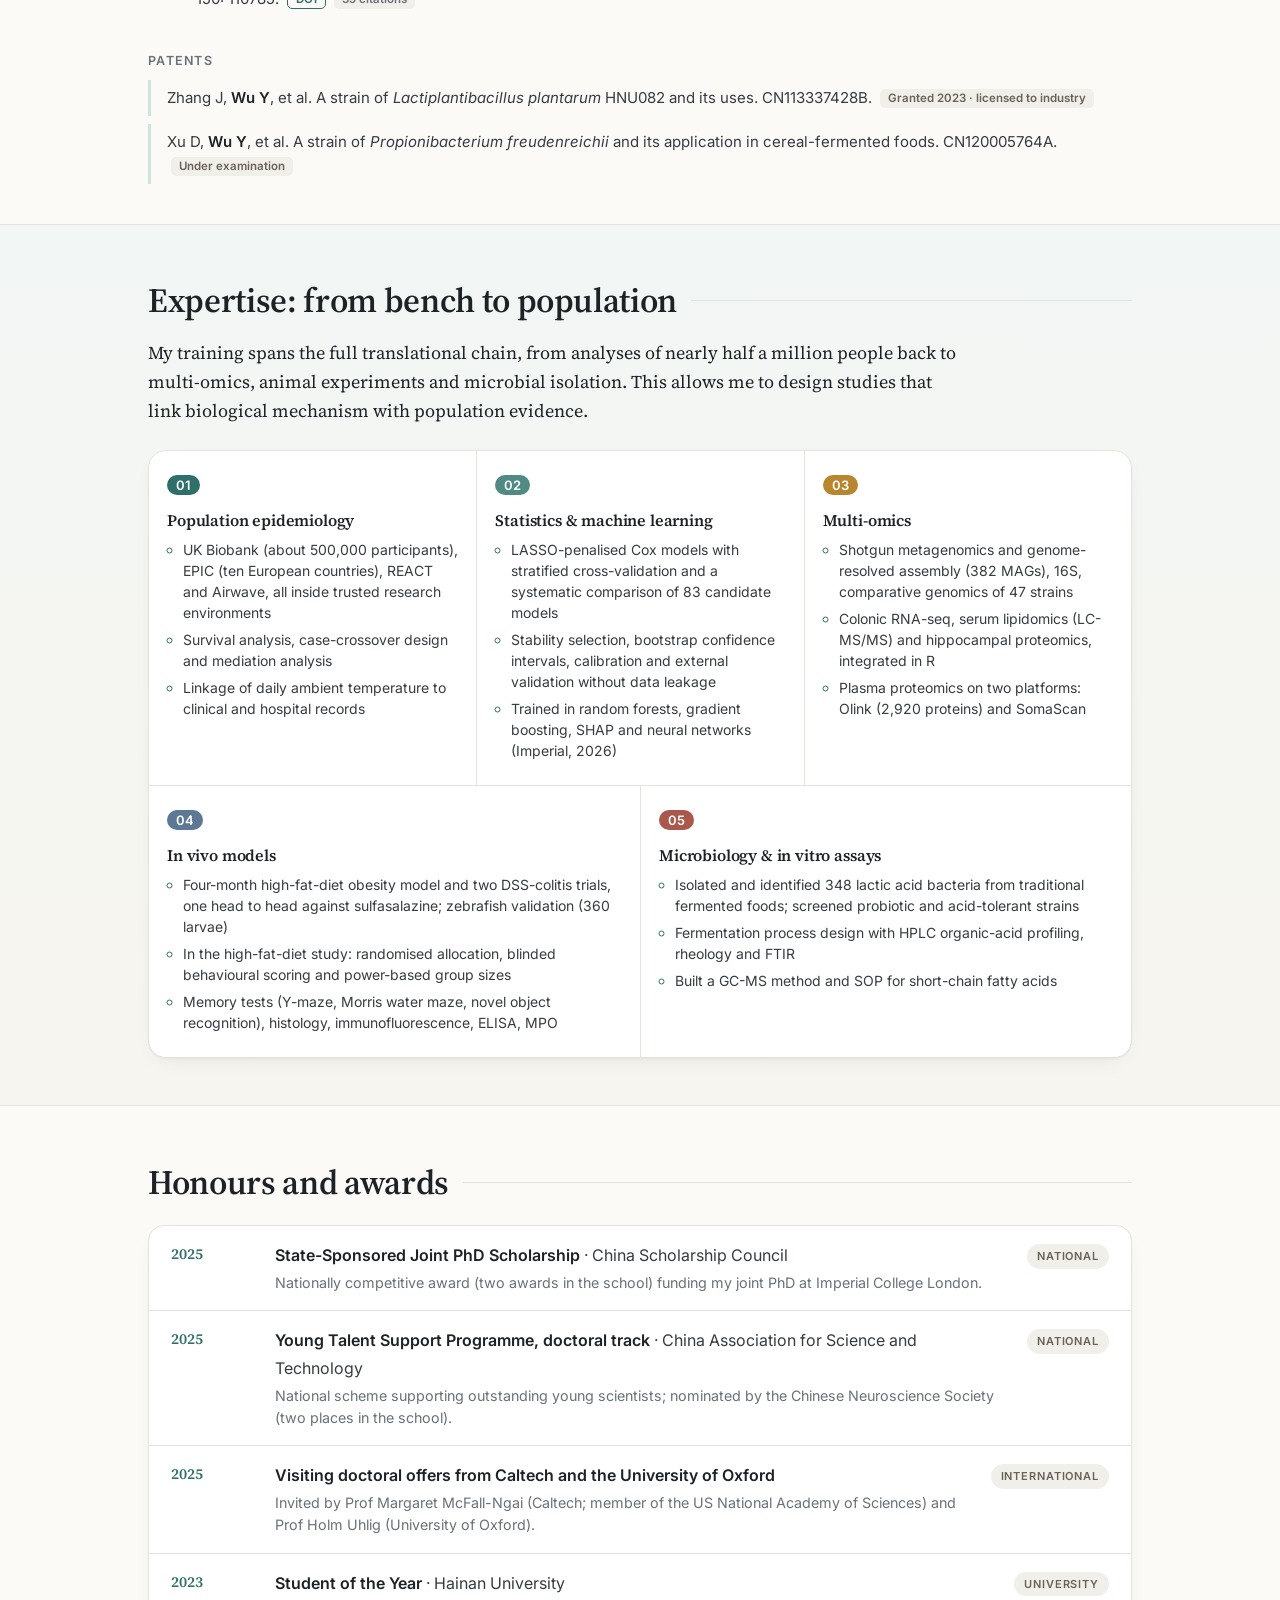
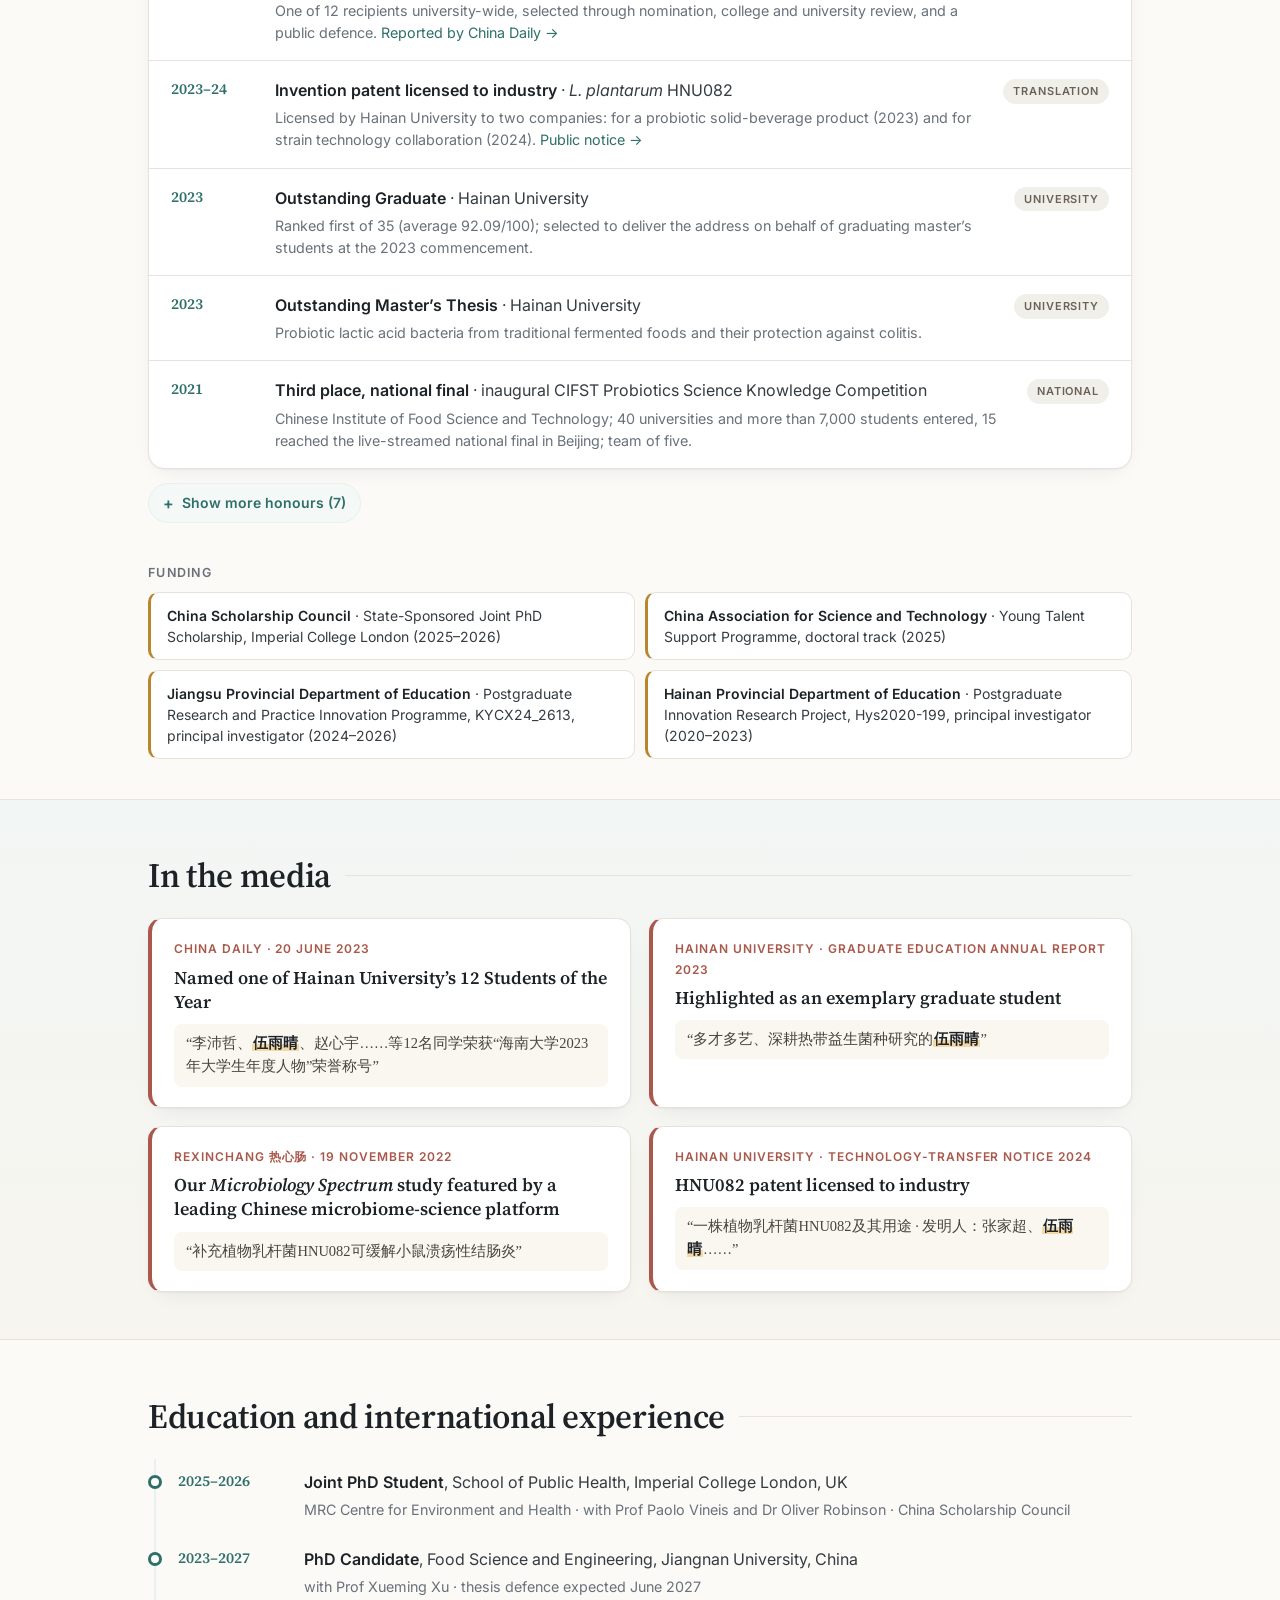
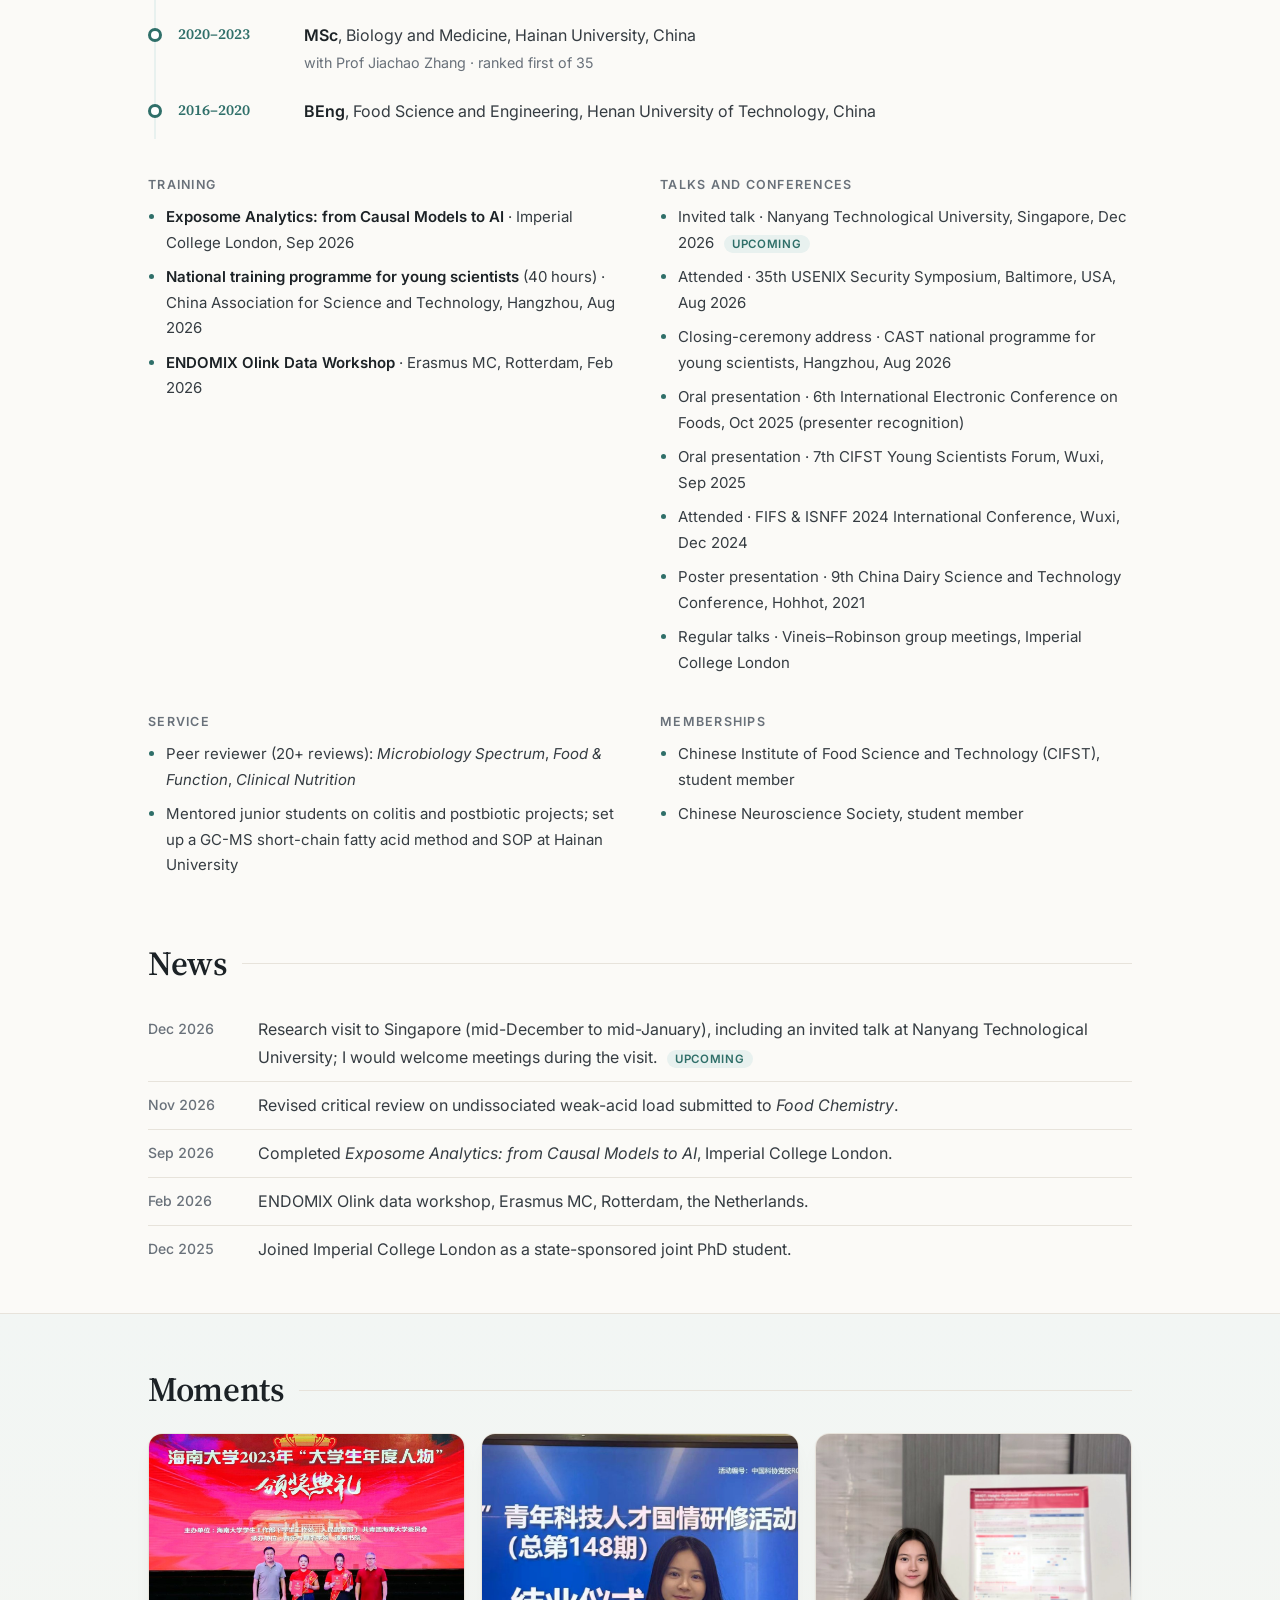
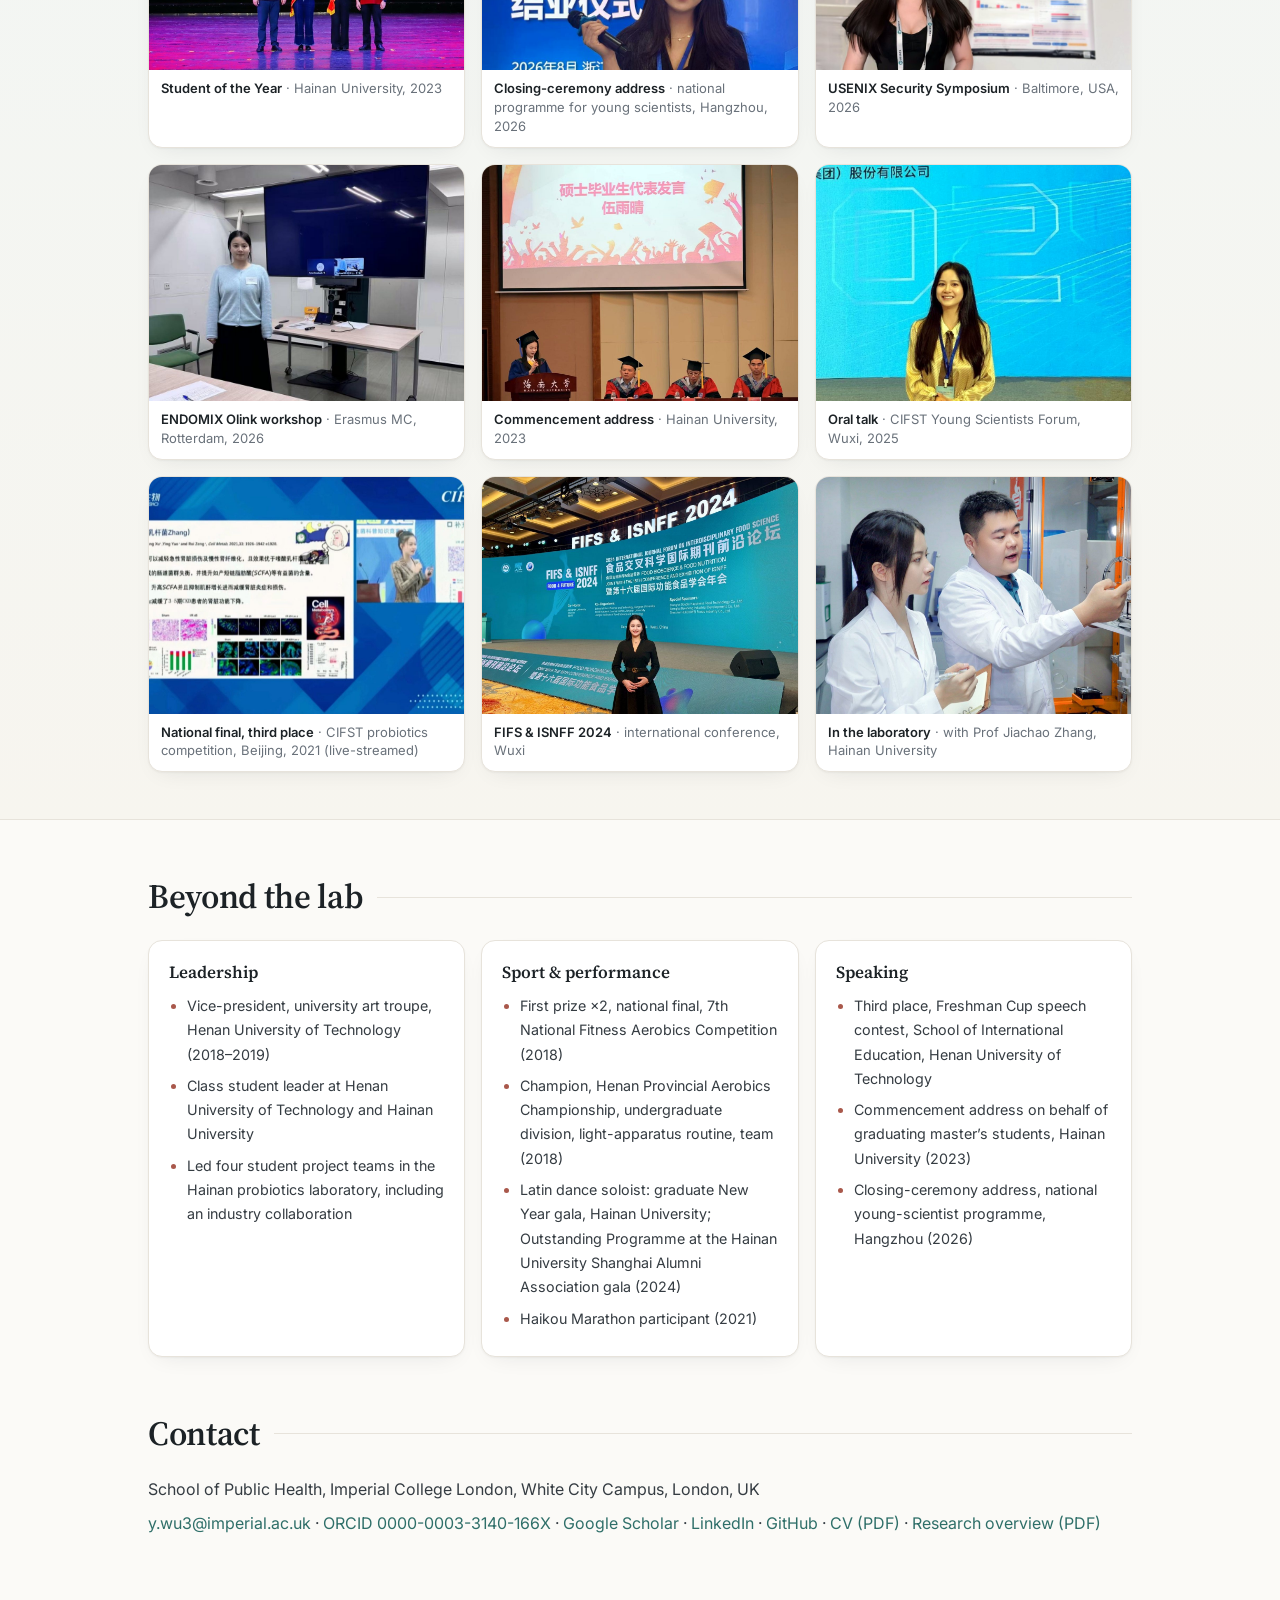
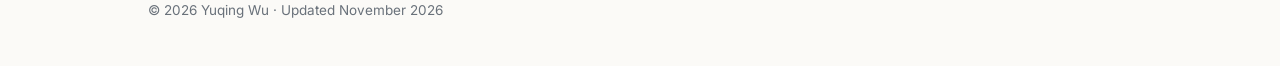
==== commit 28681df1: "Layout polish: remove duplicate card, one-row hero links, balanced grids, uniform photo wall, mobile" ====
--- a/index.html
+++ b/index.html
@@ -22,7 +22,7 @@
 <link rel="preconnect" href="https://fonts.googleapis.com">
 <link rel="preconnect" href="https://fonts.gstatic.com" crossorigin>
 <link href="https://fonts.googleapis.com/css2?family=Inter:wght@400;500;600&family=Source+Serif+4:ital,opsz,wght@0,8..60,400;0,8..60,600;1,8..60,400&display=swap" rel="stylesheet">
-<link rel="stylesheet" href="style.css?v=20261122c">
+<link rel="stylesheet" href="style.css?v=20261122d">
 </head>
 <body>
 <a class="skip" href="#about">Skip to content</a>
@@ -149,10 +149,10 @@
   <div class="coh-wrap"><table class="coh">
     <thead><tr><th>Cohort</th><th>Participants</th><th>Proteomics</th><th>Linked outcomes</th><th>My analyses</th></tr></thead>
     <tbody>
-      <tr style="--c:#2f6f69"><td><b>UK Biobank</b></td><td>~500,000 adults aged 40&ndash;69, recruited 2006&ndash;2010, United Kingdom</td><td>Olink Explore, 36,147 participants</td><td>Hospital, cancer and death records</td><td>Score development; heat and blood pressure in ~470,000</td></tr>
-      <tr style="--c:#5c7894"><td><b>EPIC</b></td><td>~520,000 adults, 23 centres in 10 European countries, recruited 1992&ndash;2000</td><td>SomaScan</td><td>Cancer and mortality follow-up</td><td>Transfer across proteomic platforms</td></tr>
-      <tr style="--c:#b8862f"><td><b>REACT</b></td><td>Community-based adults in England, Imperial-led, 2020&ndash;2022</td><td>Olink Explore, repeat samples from the same people</td><td>Hospital, death and GP records</td><td>External validation; repeatability</td></tr>
-      <tr style="--c:#a9584b"><td><b>Airwave</b></td><td>~53,000 police officers and staff, Great Britain, recruited from 2004</td><td>Olink</td><td>Linked health records</td><td>External validation in a working-age cohort; heat and health</td></tr>
+      <tr style="--c:#2f6f69"><td><b>UK Biobank</b></td><td data-l="Participants">~500,000 adults aged 40&ndash;69, recruited 2006&ndash;2010, United Kingdom</td><td data-l="Proteomics">Olink Explore, 36,147 participants</td><td data-l="Linked outcomes">Hospital, cancer and death records</td><td data-l="My analyses">Score development; heat and blood pressure in ~470,000</td></tr>
+      <tr style="--c:#5c7894"><td><b>EPIC</b></td><td data-l="Participants">~520,000 adults, 23 centres in 10 European countries, recruited 1992&ndash;2000</td><td data-l="Proteomics">SomaScan</td><td data-l="Linked outcomes">Cancer and mortality follow-up</td><td data-l="My analyses">Transfer across proteomic platforms</td></tr>
+      <tr style="--c:#b8862f"><td><b>REACT</b></td><td data-l="Participants">Community-based adults in England, Imperial-led, 2020&ndash;2022</td><td data-l="Proteomics">Olink Explore, repeat samples from the same people</td><td data-l="Linked outcomes">Hospital, death and GP records</td><td data-l="My analyses">External validation; repeatability</td></tr>
+      <tr style="--c:#a9584b"><td><b>Airwave</b></td><td data-l="Participants">~53,000 police officers and staff, Great Britain, recruited from 2004</td><td data-l="Proteomics">Olink</td><td data-l="Linked outcomes">Linked health records</td><td data-l="My analyses">External validation in a working-age cohort; heat and health</td></tr>
     </tbody>
   </table></div>
 
@@ -198,17 +198,6 @@
     <li><figure><div class="pair"><img src="assets/img/jn-f1.jpg" alt="Overview of bread preservation strategies" loading="lazy" width="440" height="440"><img src="assets/img/jn-f2.jpg" alt="Five-level hierarchy for grading mechanistic evidence" loading="lazy" width="440" height="440"></div><figcaption>Preservation strategies · evidence hierarchy</figcaption></figure><span class="k">Published · <i>Food Res Int</i> 2025 · <i>J Food Sci</i> 2026</span><b>Fermentation and evidence grading</b><ul class="chips"><li>Co-fermentation</li><li>Shelf-life testing</li><li>Systematic evidence grading</li></ul><p class="res">Preservative-free shelf life from a two-strain sourdough; three first-author reviews grade mechanistic claims on a five-level hierarchy</p><span class="lk"><a href="https://doi.org/10.1016/j.foodres.2025.117001">Paper</a><a href="https://doi.org/10.1111/1750-3841.71160">Review</a></span></li>
   </ol>
   <p class="small gb-note">A fourth disease model: <i>Bifidobacterium adolescentis</i> and immune regulation in streptozotocin-induced type 1 diabetes in mice (Jiangsu Postgraduate Research and Practice Innovation Programme KYCX24_2613, student principal investigator; manuscript under review).</p>
-    </article>
-    <article class="rcard">
-      <img width="480" height="300" decoding="async" src="assets/fig/fermentation.svg" alt="Illustration: sourdough bread, microbes and an evidence pyramid" loading="lazy">
-      <div class="rbody">
-        <span class="badge pub">Food Research International 2025</span>
-        <h4>Fermentation and evidence grading</h4>
-        <p>A co-fermented sourdough that extends bread shelf life without chemical preservatives, and three first-author critical reviews; the two most recent grade each mechanistic claim against a predefined five-level hierarchy of evidence.</p>
-        <p class="meta"><a href="https://doi.org/10.1016/j.foodres.2025.117001">Read the paper →</a> · <a href="https://doi.org/10.1111/1750-3841.71160">Review →</a></p>
-      </div>
-    </article>
-  </div>
 </section>
 
 <section id="publications">
@@ -269,12 +258,12 @@
   <ul class="honours">
     <li><span class="yr">2025</span><div><b>State-Sponsored Joint PhD Scholarship</b> · China Scholarship Council<p>Nationally competitive award (two awards in the school) funding my joint PhD at Imperial College London.</p></div><span class="lvl nat">National</span></li>
     <li><span class="yr">2025</span><div><b>Young Talent Support Programme, doctoral track</b> · China Association for Science and Technology<p>National scheme supporting outstanding young scientists; nominated by the Chinese Neuroscience Society (two places in the school).</p></div><span class="lvl nat">National</span></li>
+    <li><span class="yr">2025</span><div><b>Visiting doctoral offers from Caltech and the University of Oxford</b><p>Invited by Prof Margaret McFall-Ngai (Caltech; member of the US National Academy of Sciences) and Prof Holm Uhlig (University of Oxford).</p></div><span class="lvl intl">International</span></li>
     <li><span class="yr">2023</span><div><b>Student of the Year</b> · Hainan University<p>One of 12 recipients university-wide, selected through nomination, college and university review, and a public defence. <a href="https://hain.chinadaily.com.cn/a/202306/20/WS649139f6a310ba94c5612aca.html">Reported by China Daily →</a></p></div><span class="lvl uni">University</span></li>
     <li><span class="yr">2023&ndash;24</span><div><b>Invention patent licensed to industry</b> · <i>L. plantarum</i> HNU082<p>Licensed by Hainan University to two companies: for a probiotic solid-beverage product (2023) and for strain technology collaboration (2024). <a href="https://scitech.hainanu.edu.cn/info/1118/8653.htm">Public notice →</a></p></div><span class="lvl tr">Translation</span></li>
     <li><span class="yr">2023</span><div><b>Outstanding Graduate</b> · Hainan University<p>Ranked first of 35 (average 92.09/100); selected to deliver the address on behalf of graduating master&rsquo;s students at the 2023 commencement.</p></div><span class="lvl uni">University</span></li>
     <li><span class="yr">2023</span><div><b>Outstanding Master&rsquo;s Thesis</b> · Hainan University<p>Probiotic lactic acid bacteria from traditional fermented foods and their protection against colitis.</p></div><span class="lvl uni">University</span></li>
     <li><span class="yr">2021</span><div><b>Third place, national final</b> · inaugural CIFST Probiotics Science Knowledge Competition<p>Chinese Institute of Food Science and Technology; 40 universities and more than 7,000 students entered, 15 reached the live-streamed national final in Beijing; team of five.</p></div><span class="lvl nat">National</span></li>
-    <li><span class="yr">2025</span><div><b>Visiting doctoral offers from Caltech and the University of Oxford</b><p>Invited by Prof Margaret McFall-Ngai (Caltech; member of the US National Academy of Sciences) and Prof Holm Uhlig (University of Oxford).</p></div><span class="lvl intl">International</span></li>
   </ul>
   <details class="more"><summary>Show more honours (7)</summary>
   <ul class="honours">
@@ -388,13 +377,13 @@
   <h2>Moments</h2>
   <div class="gallery">
     <figure class="wide"><img width="1200" height="900" decoding="async" src="assets/img/m-student-of-the-year.jpg" alt="Receiving the Student of the Year award" loading="lazy"><figcaption><b>Student of the Year</b> · Hainan University, 2023</figcaption></figure>
-    <figure><img width="900" height="1200" decoding="async" src="assets/img/m-hangzhou-closing.jpg" alt="Speaking at a closing ceremony" loading="lazy"><figcaption><b>Closing-ceremony address</b> · national programme for young scientists, Hangzhou, 2026</figcaption></figure>
-    <figure><img width="900" height="1200" decoding="async" src="assets/img/m-usenix-poster.jpg" alt="At the USENIX Security Symposium" loading="lazy"><figcaption><b>USENIX Security Symposium</b> · Baltimore, USA, 2026</figcaption></figure>
-    <figure><img width="900" height="1200" decoding="async" src="assets/img/m-rotterdam.jpg" alt="At Erasmus MC" loading="lazy"><figcaption><b>ENDOMIX Olink workshop</b> · Erasmus MC, Rotterdam, 2026</figcaption></figure>
+    <figure><img width="900" height="1200" decoding="async" src="assets/img/m-hangzhou-closing.jpg" style="object-position:50% 28%" alt="Speaking at a closing ceremony" loading="lazy"><figcaption><b>Closing-ceremony address</b> · national programme for young scientists, Hangzhou, 2026</figcaption></figure>
+    <figure><img width="900" height="1200" decoding="async" src="assets/img/m-usenix-poster.jpg" style="object-position:50% 42%" alt="At the USENIX Security Symposium" loading="lazy"><figcaption><b>USENIX Security Symposium</b> · Baltimore, USA, 2026</figcaption></figure>
+    <figure><img width="900" height="1200" decoding="async" src="assets/img/m-rotterdam.jpg" style="object-position:50% 40%" alt="At Erasmus MC" loading="lazy"><figcaption><b>ENDOMIX Olink workshop</b> · Erasmus MC, Rotterdam, 2026</figcaption></figure>
     <figure class="wide"><img width="1200" height="900" decoding="async" src="assets/img/m-graduation-speech.jpg" alt="Giving the graduate speech" loading="lazy"><figcaption><b>Commencement address</b> · Hainan University, 2023</figcaption></figure>
-    <figure><img width="900" height="1200" decoding="async" src="assets/img/m-wuxi-2025.jpg" alt="At the CIFST Young Scientists Forum" loading="lazy"><figcaption><b>Oral talk</b> · CIFST Young Scientists Forum, Wuxi, 2025</figcaption></figure>
+    <figure><img width="900" height="1200" decoding="async" src="assets/img/m-wuxi-2025.jpg" style="object-position:50% 78%" alt="At the CIFST Young Scientists Forum" loading="lazy"><figcaption><b>Oral talk</b> · CIFST Young Scientists Forum, Wuxi, 2025</figcaption></figure>
     <figure class="wide"><img width="1200" height="900" decoding="async" src="assets/img/m-cifst-final.jpg" alt="Presenting at a national final" loading="lazy"><figcaption><b>National final, third place</b> · CIFST probiotics competition, Beijing, 2021 (live-streamed)</figcaption></figure>
-    <figure class="wide"><img width="1200" height="900" decoding="async" src="assets/img/m-fifs-2024.jpg" alt="At the FIFS and ISNFF 2024 conference" loading="lazy"><figcaption><b>FIFS &amp; ISNFF 2024</b> · international conference, Wuxi</figcaption></figure>
+    <figure class="wide"><img width="1200" height="900" decoding="async" src="assets/img/m-fifs-2024.jpg" style="object-position:50% 70%" alt="At the FIFS and ISNFF 2024 conference" loading="lazy"><figcaption><b>FIFS &amp; ISNFF 2024</b> · international conference, Wuxi</figcaption></figure>
     <figure class="wide"><img src="assets/img/lab-with-prof-zhang.jpg" alt="In the laboratory with Prof Jiachao Zhang" loading="lazy" width="1200" height="900"><figcaption><b>In the laboratory</b> · with Prof Jiachao Zhang, Hainan University</figcaption></figure>
   </div>
 </section>
--- a/style.css
+++ b/style.css
@@ -42,16 +42,6 @@
 .btn.primary{background:var(--accent);border-color:var(--accent);color:#fff}
 .btn.primary:hover{background:var(--accent-2);color:#fff}
 
-/* stats */
-.stats{display:grid;grid-template-columns:repeat(5,1fr);margin:40px 0 0;background:var(--surface);border:1px solid var(--line);border-radius:16px;box-shadow:var(--shadow);padding:22px 0}
-.stats div{text-align:center;padding:0 10px;border-left:1px solid var(--line)}
-.stats div:first-child{border-left:0}
-.stats b{display:block;font:600 36px/1.05 var(--serif);color:var(--accent)}
-.stats span{display:block;font-size:13px;color:var(--muted);margin-top:6px;line-height:1.35}
-
-.notice{display:flex;gap:14px;align-items:flex-start;margin:20px 0 0;padding:16px 22px;background:#f8f1e4;border:1px solid #eadbbd;border-radius:14px}
-.notice p{margin:0;font-size:15.5px}
-.notice strong{color:#7a4f12}
 .dot{flex:none;width:10px;height:10px;margin-top:8px;border-radius:50%;background:#3aa17e;box-shadow:0 0 0 4px rgba(58,161,126,.18)}
 
 /* sections */
@@ -160,37 +150,16 @@
   h1 .cn{display:block;margin:6px 0 0;font-size:18px}
   .lead{font-size:18.5px}
   h2{font-size:25px}
-  .stats{grid-template-columns:repeat(3,1fr);row-gap:18px;padding:18px 0}
-  .stats div:nth-child(4){border-left:0}
-  .stats b{font-size:28px}
   .cards,.media,.two{grid-template-columns:1fr}
   .news li{grid-template-columns:72px 1fr;gap:10px}
   .honours li{grid-template-columns:1fr;gap:4px;padding:14px 16px}
   .honours .lvl{justify-self:start}
   .timeline li{grid-template-columns:1fr;gap:0}
 }
-@media print{.topbar{display:none}.rcard,.stats,.honours{box-shadow:none}}
+@media print{.topbar{display:none}.rcard,.honours{box-shadow:none}}
 
 /* expertise chain */
 .intro{max-width:820px;margin:-4px 0 24px;font:400 18px/1.6 var(--serif);color:var(--ink)}
-.chain{list-style:none;padding:0;margin:0;display:grid;grid-template-columns:1fr;gap:14px;position:relative}
-.step{background:var(--surface);border:1px solid var(--line);border-radius:16px;overflow:hidden;box-shadow:var(--shadow);display:grid;grid-template-columns:240px 1fr;align-items:stretch}
-.step .ph{position:relative;background:#eef4f2;overflow:hidden;min-height:170px}
-.step .ph img{position:absolute;inset:0;width:100%;height:100%;object-fit:cover}
-.step .ph img.contain{object-fit:contain;background:#f1f7f5}
-.step .n{position:absolute;left:12px;top:12px;font:600 12px var(--sans);letter-spacing:.06em;color:#fff;background:rgba(31,79,75,.9);padding:2px 9px;border-radius:999px;z-index:1}
-.step .code{background:#1f2b2a;display:flex;align-items:center}
-.step .code pre{margin:0;padding:34px 18px 14px;font:12.5px/1.55 ui-monospace,SFMono-Regular,Menlo,Consolas,monospace;color:#d8efe9;white-space:pre}
-.step .code .c{color:#8fb3ab}
-.step .tx{padding:16px 22px 14px}
-.step h4{font-size:19px;margin:0 0 8px}
-.step ul{margin:0;padding-left:18px;columns:2 260px;column-gap:28px}
-.step li{font-size:14.5px;line-height:1.55;margin-bottom:7px;color:var(--body);break-inside:avoid}
-.step li::marker{color:var(--accent)}
-.bring{display:grid;grid-template-columns:repeat(4,1fr);gap:14px;margin-top:20px}
-.bring div{padding:16px 18px;border-radius:14px;background:linear-gradient(160deg,#eef5f3,#f8f4ec);border:1px solid var(--line)}
-.bring b{display:block;font:600 16px var(--serif);margin-bottom:4px}
-.bring span{font-size:13.8px;color:var(--body);line-height:1.55}
 
 /* masonry gallery */
 .gallery{display:block;columns:3 300px;column-gap:16px}
@@ -199,39 +168,13 @@
 .gallery figcaption{font-size:13px}
 .gallery figcaption b{font-weight:600;color:var(--ink)}
 
-@media (max-width:1000px){
-  .bring{grid-template-columns:1fr 1fr}
-}
 @media (max-width:640px){
-  .bring{grid-template-columns:1fr}
-  .step{grid-template-columns:1fr}
-  .step .ph{aspect-ratio:16/9;min-height:0}
-  .step ul{columns:1}
   .intro{font-size:16.5px}
   .gallery{columns:2 150px;column-gap:10px}
   .gallery figure{margin-bottom:10px}
 }
 
-/* featured strip */
-.featured{display:flex;flex-wrap:wrap;align-items:center;gap:8px 26px;margin:18px 4px 0;font:600 17px var(--serif);color:var(--muted)}
-.featured span{font:600 11.5px var(--sans);letter-spacing:.12em;text-transform:uppercase;color:#9aa1a8}
-.featured a{color:#5b6268;letter-spacing:.01em}
-.featured a:hover{color:var(--accent);text-decoration:none}
-.featured a:last-child{font:500 13px var(--sans);color:var(--accent)}
-
-/* probiotic pipeline */
-.pipe{display:grid;grid-template-columns:320px 1fr;gap:0;background:var(--surface);border:1px solid var(--line);border-radius:18px;overflow:hidden;box-shadow:var(--shadow);margin-bottom:38px}
-.pipe-fig{background:#f3f8f6;display:flex;flex-direction:column;border-right:1px solid var(--line)}
-.pipe-fig img{width:100%;display:block}
-.pipe-fig img.ph{flex:1;object-fit:cover;min-height:200px;border-top:1px solid var(--line)}
-.stages{list-style:none;margin:0;padding:18px 22px;display:grid;grid-template-columns:1fr;gap:0}
-.stages li{display:grid;grid-template-columns:112px 1fr;column-gap:14px;padding:10px 0;border-bottom:1px dashed var(--line)}
-.stages li:last-child{border-bottom:0}
-.stages .k{grid-row:span 3;font:600 11.5px var(--sans);letter-spacing:.08em;text-transform:uppercase;color:var(--accent);padding-top:3px}
-.stages b{font:600 16px var(--serif)}
-.stages p{margin:2px 0 3px;font-size:14.3px;line-height:1.55}
-.stages .lk{grid-column:2;font-size:13px}
-.cards.two-up{grid-template-columns:repeat(2,1fr)}
+
 
 /* media quotes */
 .media{grid-template-columns:1fr 1fr}
@@ -245,8 +188,7 @@
 .beyond ul{margin:8px 0 0;padding-left:18px}
 .beyond li{font-size:14.3px;margin-bottom:7px}
 .beyond li::marker{color:var(--clay)}
-@media (max-width:900px){.pipe{grid-template-columns:1fr}.pipe-fig{border-right:0;border-bottom:1px solid var(--line)}.beyond{grid-template-columns:1fr}}
-@media (max-width:640px){.cards.two-up{grid-template-columns:1fr}.stages li{grid-template-columns:1fr}.stages .k{grid-row:auto}.featured{font-size:15px;gap:6px 16px}}
+@media (max-width:900px){.beyond{grid-template-columns:1fr}}
 
 /* polish */
 .skip{position:absolute;left:-999px;top:8px;background:var(--accent);color:#fff;padding:8px 14px;border-radius:8px;z-index:50}
@@ -274,12 +216,6 @@
 /* v7 layout */
 .hire{display:flex;align-items:center;gap:10px;margin:0 0 16px;font-size:14.5px;font-weight:500;color:#5a4a2a;background:#f8f1e4;border:1px solid #eadbbd;border-radius:999px;padding:6px 14px 6px 12px;width:fit-content;max-width:100%}
 .hire .dot{margin:0}
-.stats{grid-template-columns:repeat(4,1fr);padding:0;overflow:hidden}
-.stats a{display:block;text-align:center;padding:22px 16px;border-left:1px solid var(--line);color:inherit;transition:background .15s}
-.stats a:first-child{border-left:0}
-.stats a:hover{background:#f4f8f7;text-decoration:none}
-.stats a b{display:block;font:600 36px/1.05 var(--serif);color:var(--accent)}
-.stats a span{display:block;font-size:13px;color:var(--muted);margin-top:8px;line-height:1.4}
 .tiles{list-style:none;padding:0;margin:0;display:grid;grid-template-columns:repeat(5,1fr);gap:0;background:var(--surface);border:1px solid var(--line);border-radius:18px;box-shadow:var(--shadow);overflow:hidden}
 .tile{padding:20px 18px 18px;border-left:1px solid var(--line);position:relative}
 .tile:first-child{border-left:0}
@@ -308,7 +244,7 @@
 .funding{list-style:none;padding:0;margin:0;display:grid;grid-template-columns:1fr 1fr;gap:10px}
 .funding li{padding:12px 16px;background:var(--surface);border:1px solid var(--line);border-left:3px solid var(--sand);border-radius:10px;font-size:14px;line-height:1.5}
 @media (max-width:1000px){.tiles{grid-template-columns:1fr 1fr}.tile{border-left:0;border-top:1px solid var(--line)}}
-@media (max-width:640px){.stats{grid-template-columns:1fr 1fr}.stats a:nth-child(3){border-left:0}.stats a{border-top:1px solid var(--line)}.stats a:nth-child(-n+2){border-top:0}.stats a b{font-size:28px}.tiles{grid-template-columns:1fr}.sp{grid-template-columns:1fr}.funding{grid-template-columns:1fr}.hire{border-radius:12px}}
+@media (max-width:640px){.tiles{grid-template-columns:1fr}.sp{grid-template-columns:1fr}.funding{grid-template-columns:1fr}.hire{border-radius:12px}}
 
 /* v8: numbered sections, bands, vision */
 main{counter-reset:sec}
@@ -341,8 +277,6 @@
 .tile:nth-child(-n+3){border-top:0}
 .tile:not(:nth-child(3n+1)){border-left:1px solid var(--line)}
 .tile li{font-size:14px}
-.pipe-fig{background:#fff}
-.pipe-fig img.ph{flex:1 1 0;height:0;min-height:240px;object-fit:cover}
 .gallery img{background:#ece9e2}
 .sp img[src$=".png"]{object-fit:contain;background:#fff}
 .btn .sm{display:none}
@@ -365,15 +299,6 @@
 @media (max-width:900px){.glance dl{grid-template-columns:repeat(3,1fr);row-gap:12px}.glance dl>div:nth-child(4){border-left:0;padding-left:0}}
 @media (max-width:560px){.glance dl{grid-template-columns:1fr 1fr}.glance dl>div{border-left:0;padding-left:0}}
 
-/* cohorts */
-.cohorts{display:grid;grid-template-columns:repeat(4,1fr);gap:14px;margin:0 0 40px}
-.co{background:var(--surface);border:1px solid var(--line);border-top:4px solid var(--c);border-radius:14px;box-shadow:var(--shadow);padding:16px 18px;display:flex;flex-direction:column}
-.co-n{font:600 19px var(--serif);color:var(--ink)}
-.co-s{font-size:12.5px;font-weight:600;color:var(--c);letter-spacing:.02em;margin:2px 0 8px}
-.co p{margin:0 0 10px;font-size:13.8px;line-height:1.55}
-.co-r{margin-top:auto;font-size:12px;color:var(--muted);border-top:1px dashed var(--line);padding-top:8px}
-@media (max-width:900px){.cohorts{grid-template-columns:1fr 1fr}}
-@media (max-width:560px){.cohorts{grid-template-columns:1fr}}
 
 /* probiotics five steps */
 .jr-intro{max-width:820px;margin:-4px 0 16px;color:var(--muted);font-size:15px;line-height:1.6}
@@ -441,3 +366,35 @@
 @media (max-width:560px){.steps5.two>li{grid-template-columns:1fr}.steps5.two>li figure{grid-row:auto}}
 .chips{list-style:none;display:flex;flex-wrap:wrap;gap:5px;margin:0 0 8px;padding:0}
 .chips li{font-size:11.5px;padding:2px 8px;border-radius:999px;background:#e8f1ef;color:#24544f;line-height:1.5}
+
+/* v10 polish (2026-11-22) */
+.hero{grid-template-columns:220px 1fr;gap:46px}
+.hero-photo img{width:220px;height:220px}
+.btn{padding:8px 15px;gap:7px}
+.links{gap:8px}
+.glance dl{grid-template-columns:repeat(3,1fr);row-gap:14px}
+.glance dl>div:nth-child(4){border-left:0;padding-left:0}
+.tiles{grid-template-columns:repeat(6,1fr)}
+.tile{grid-column:span 2;border-left:0;border-top:0}
+.tile:nth-child(n+4){grid-column:span 3;border-top:1px solid var(--line)}
+.tile:not(:nth-child(1)):not(:nth-child(4)){border-left:1px solid var(--line)}
+.gallery{columns:auto;display:grid;grid-template-columns:repeat(3,1fr);gap:16px}
+.gallery figure{margin:0;display:flex;flex-direction:column}
+.gallery img{aspect-ratio:4/3;height:auto;object-fit:cover;object-position:50% 30%}
+.gallery figcaption{flex:1}
+@media (max-width:1000px){.tiles{grid-template-columns:1fr 1fr}.tile,.tile:nth-child(n+4){grid-column:auto;border-left:0;border-top:1px solid var(--line)}.tile:nth-child(-n+2){border-top:0}.tile:nth-child(even){border-left:1px solid var(--line)}.tile:nth-child(5){grid-column:span 2}}
+@media (max-width:900px){.glance dl{grid-template-columns:repeat(3,1fr)}}
+@media (max-width:760px){.gallery{grid-template-columns:1fr 1fr;gap:10px}}
+@media (max-width:640px){
+  .hero-photo img{width:150px;height:150px}
+  .tiles{grid-template-columns:1fr}.tile,.tile:nth-child(n){grid-column:auto;border-left:0;border-top:1px solid var(--line)}.tile:first-child{border-top:0}
+  .glance dl{grid-template-columns:1fr 1fr}.glance dl>div{border-left:0;padding-left:0}
+  .media{grid-template-columns:1fr}
+  .coh-fig{overflow-x:auto}.coh-fig img{min-width:680px}
+  .coh-wrap{border:0;background:none;overflow:visible}
+  .coh{min-width:0}.coh thead{display:none}
+  .coh,.coh tbody,.coh tr,.coh td{display:block;width:100%}
+  .coh tr{background:var(--surface);border:1px solid var(--line);border-left:4px solid var(--c);border-radius:12px;margin-bottom:10px;padding:10px 14px}
+  .coh td,.coh td:first-child{border:0;padding:3px 0;white-space:normal}
+  .coh td:not(:first-child)::before{content:attr(data-l);display:block;font-size:10.5px;font-weight:700;letter-spacing:.07em;text-transform:uppercase;color:var(--muted)}
+}
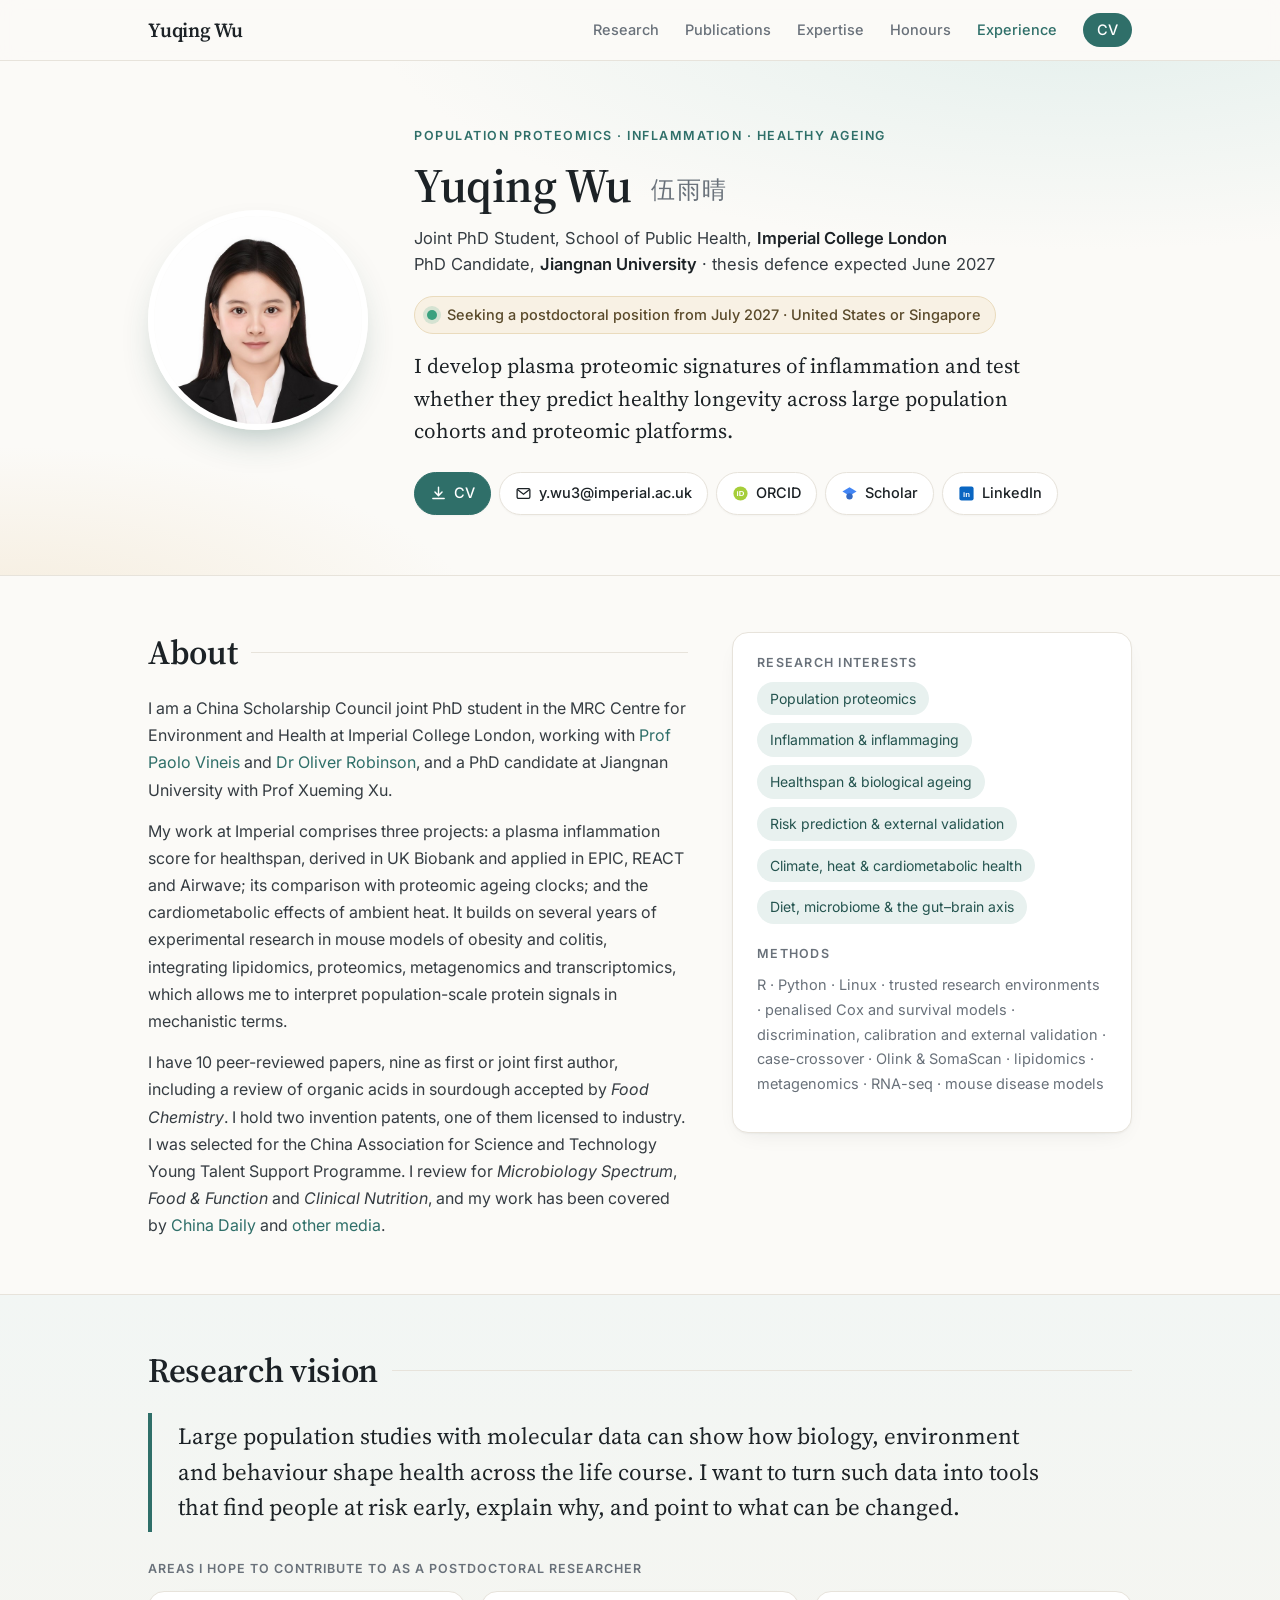
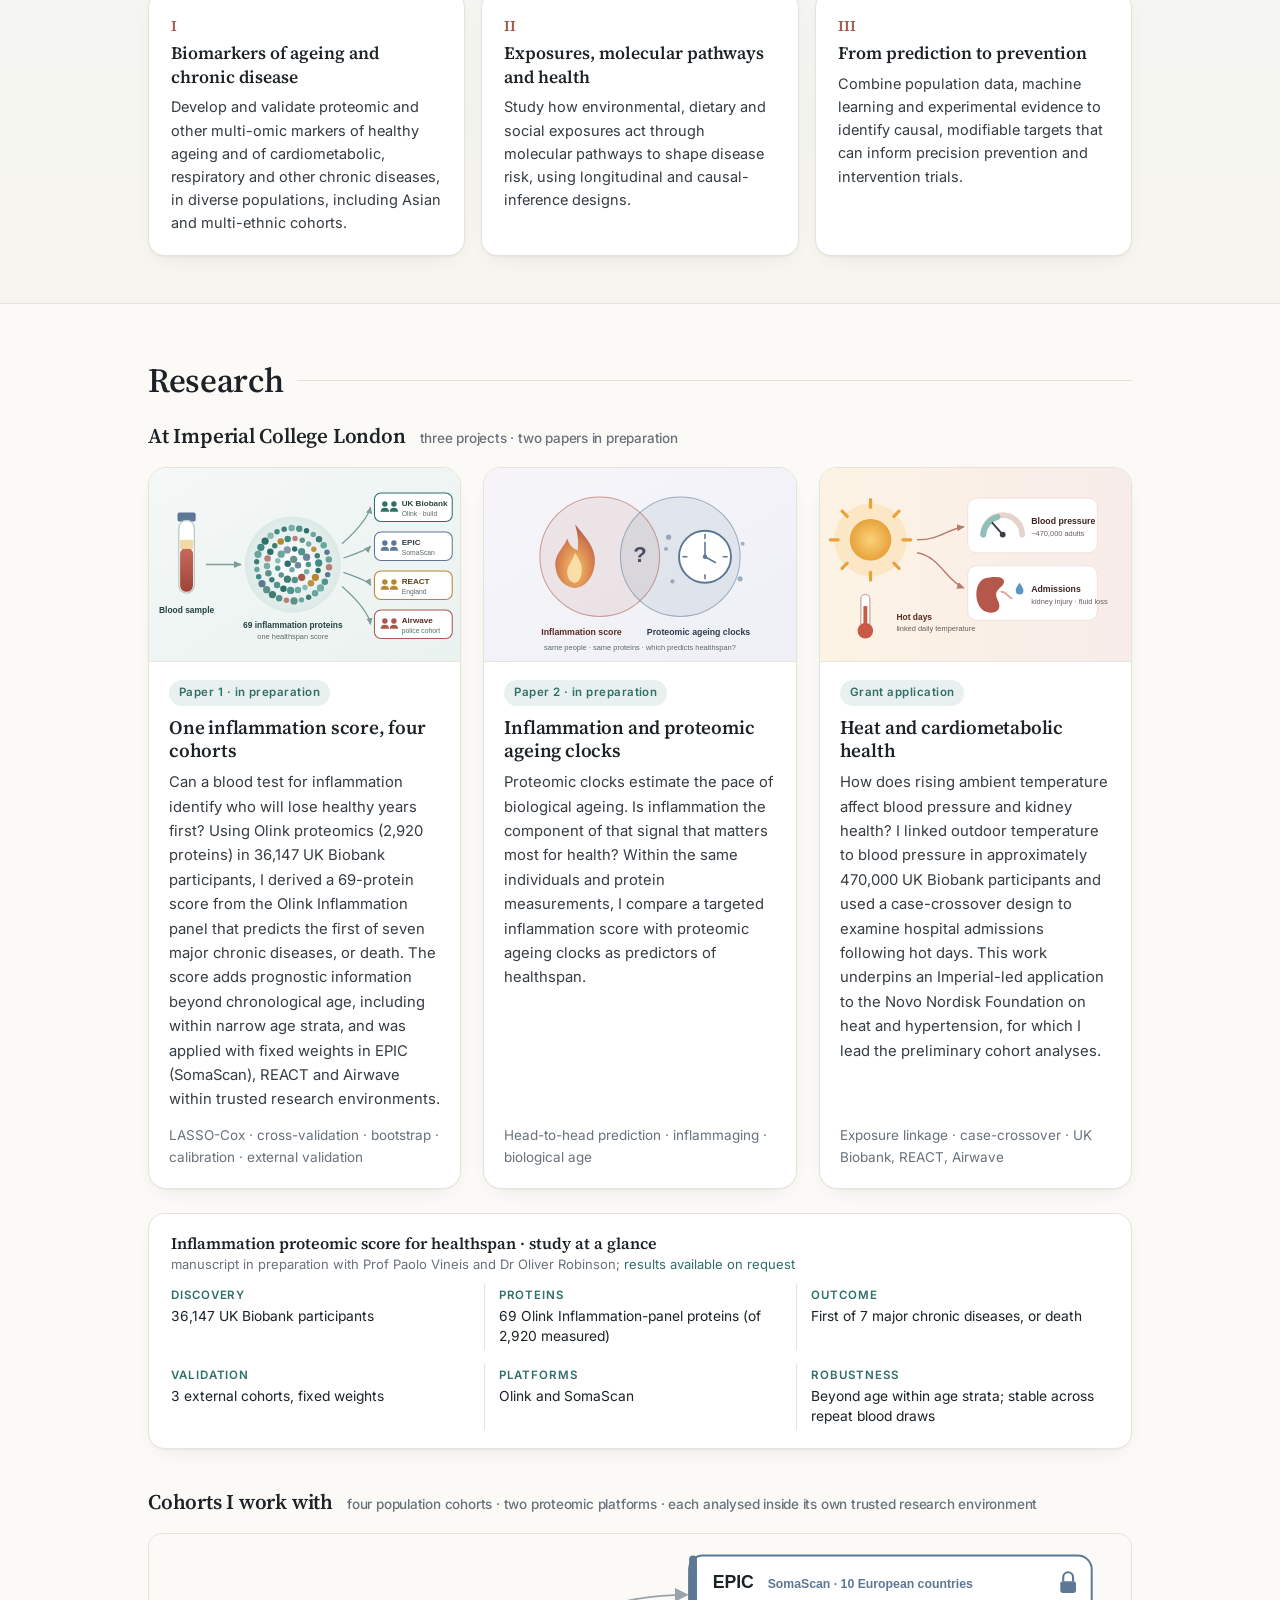
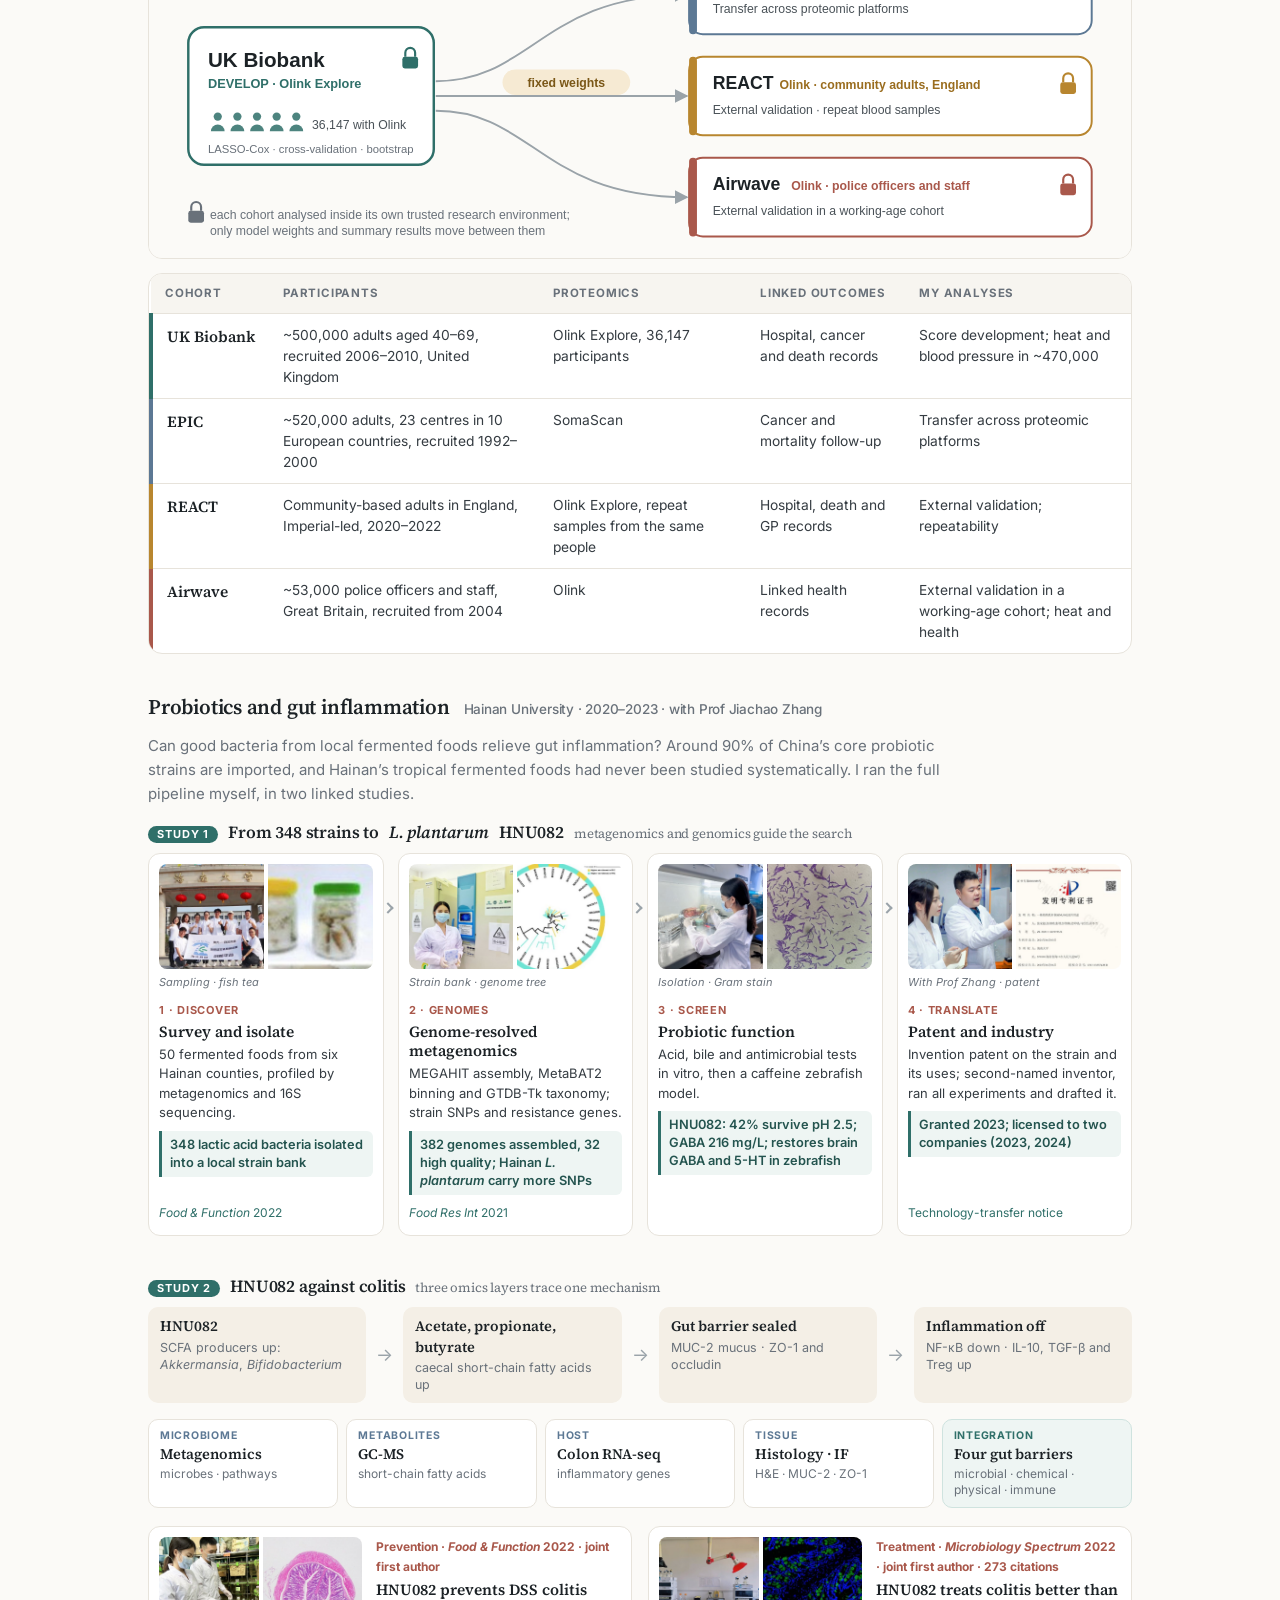
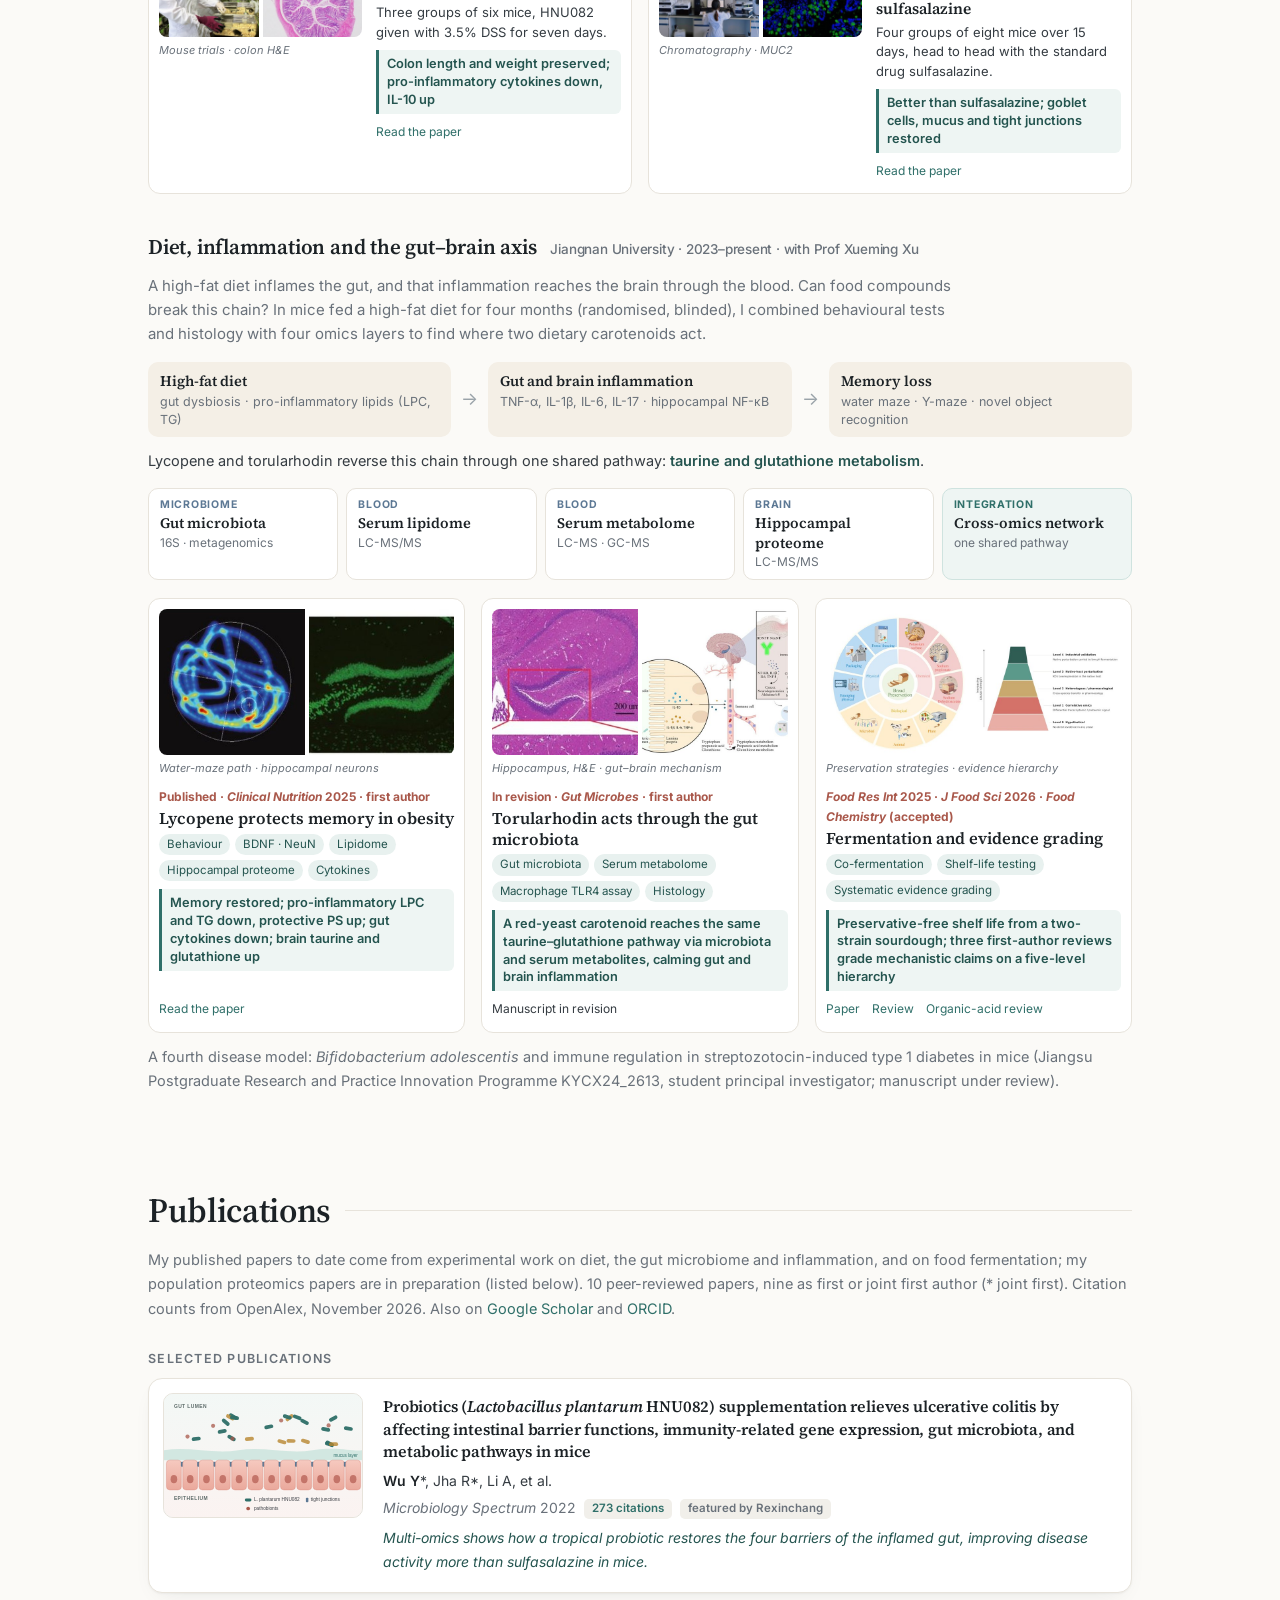
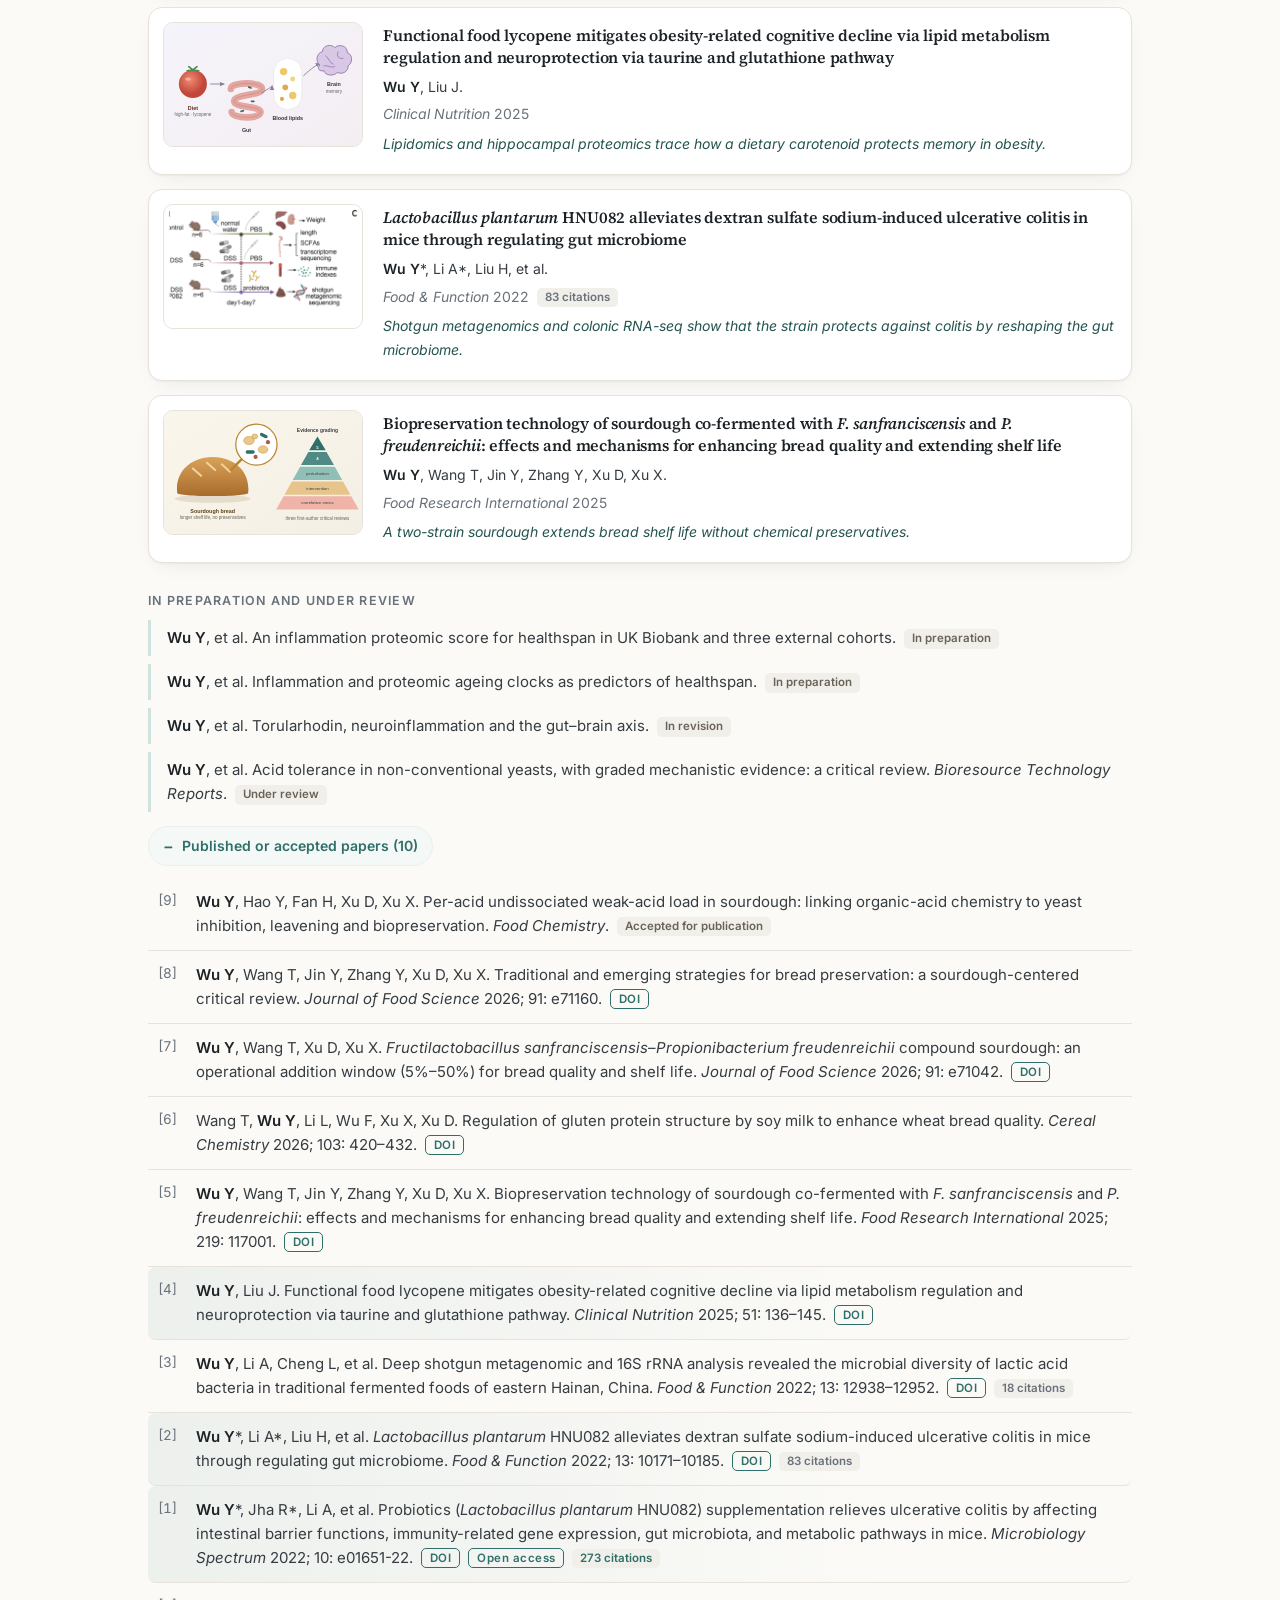
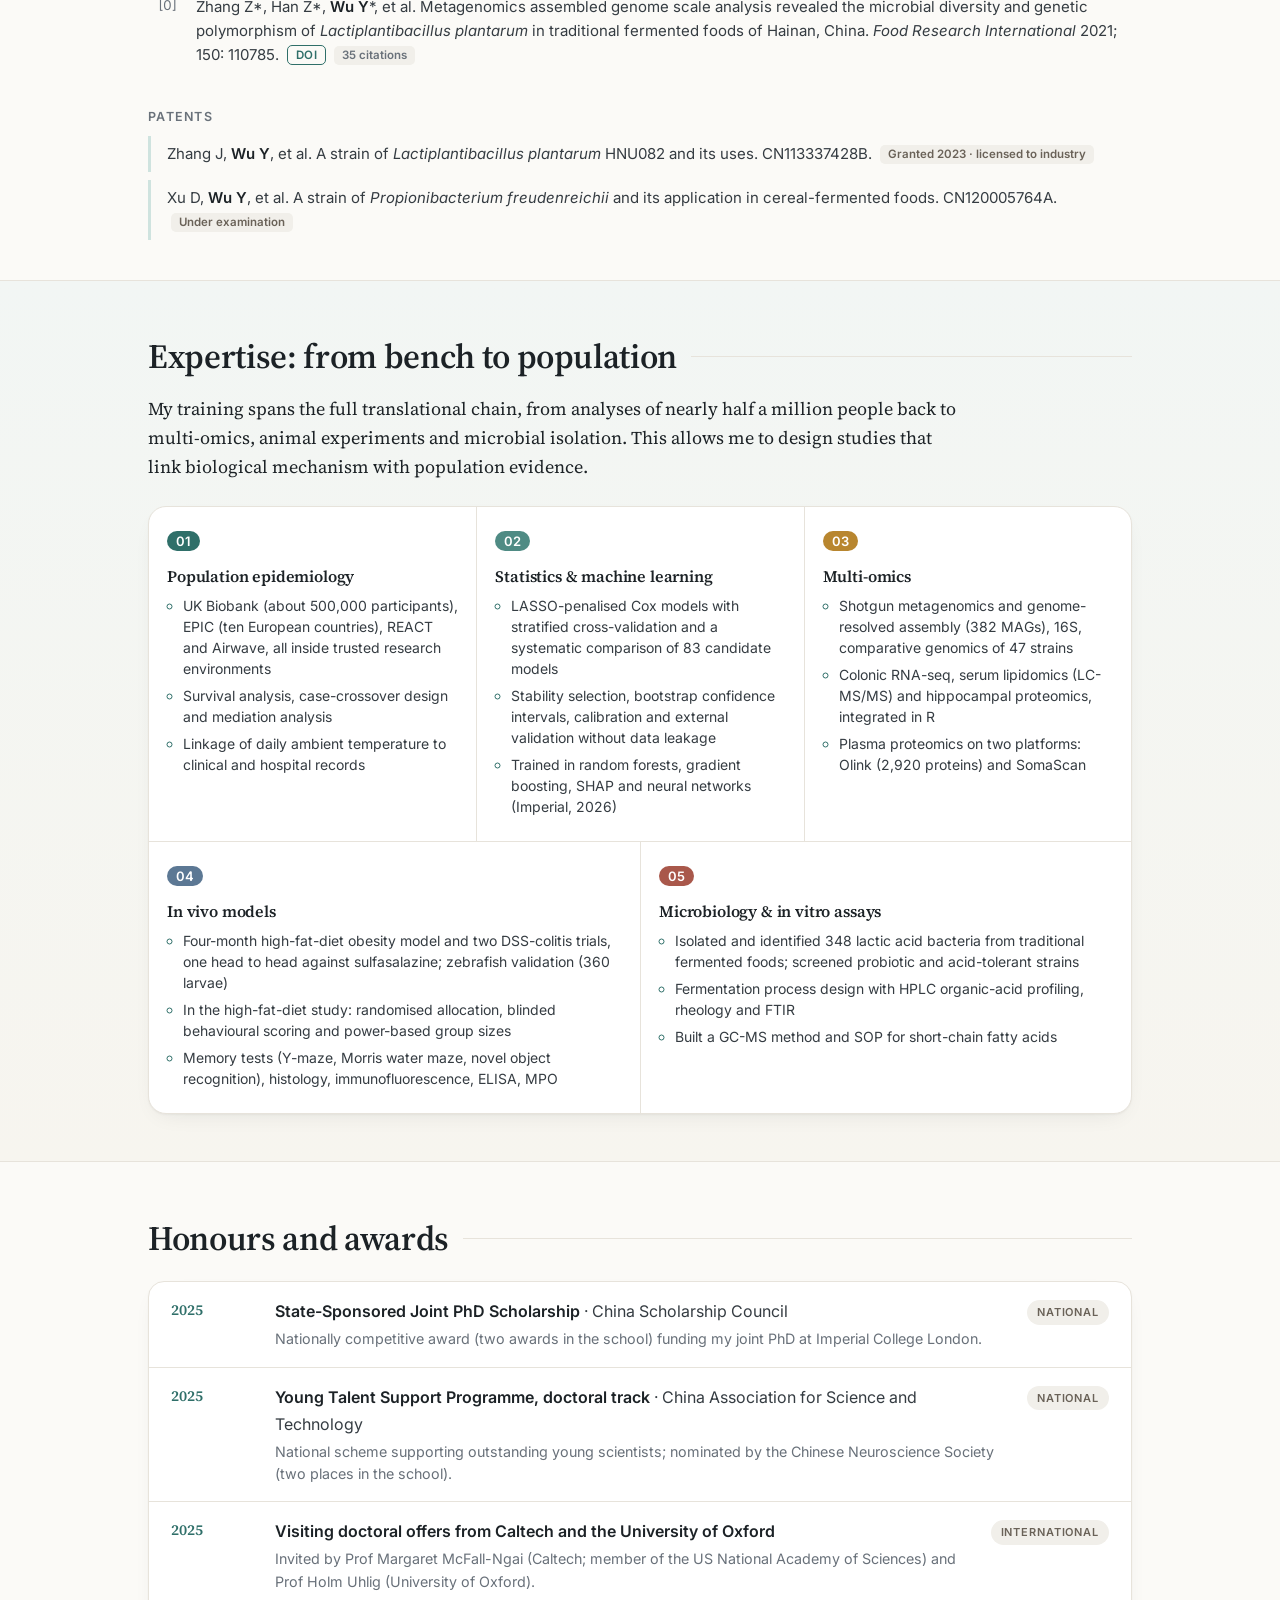
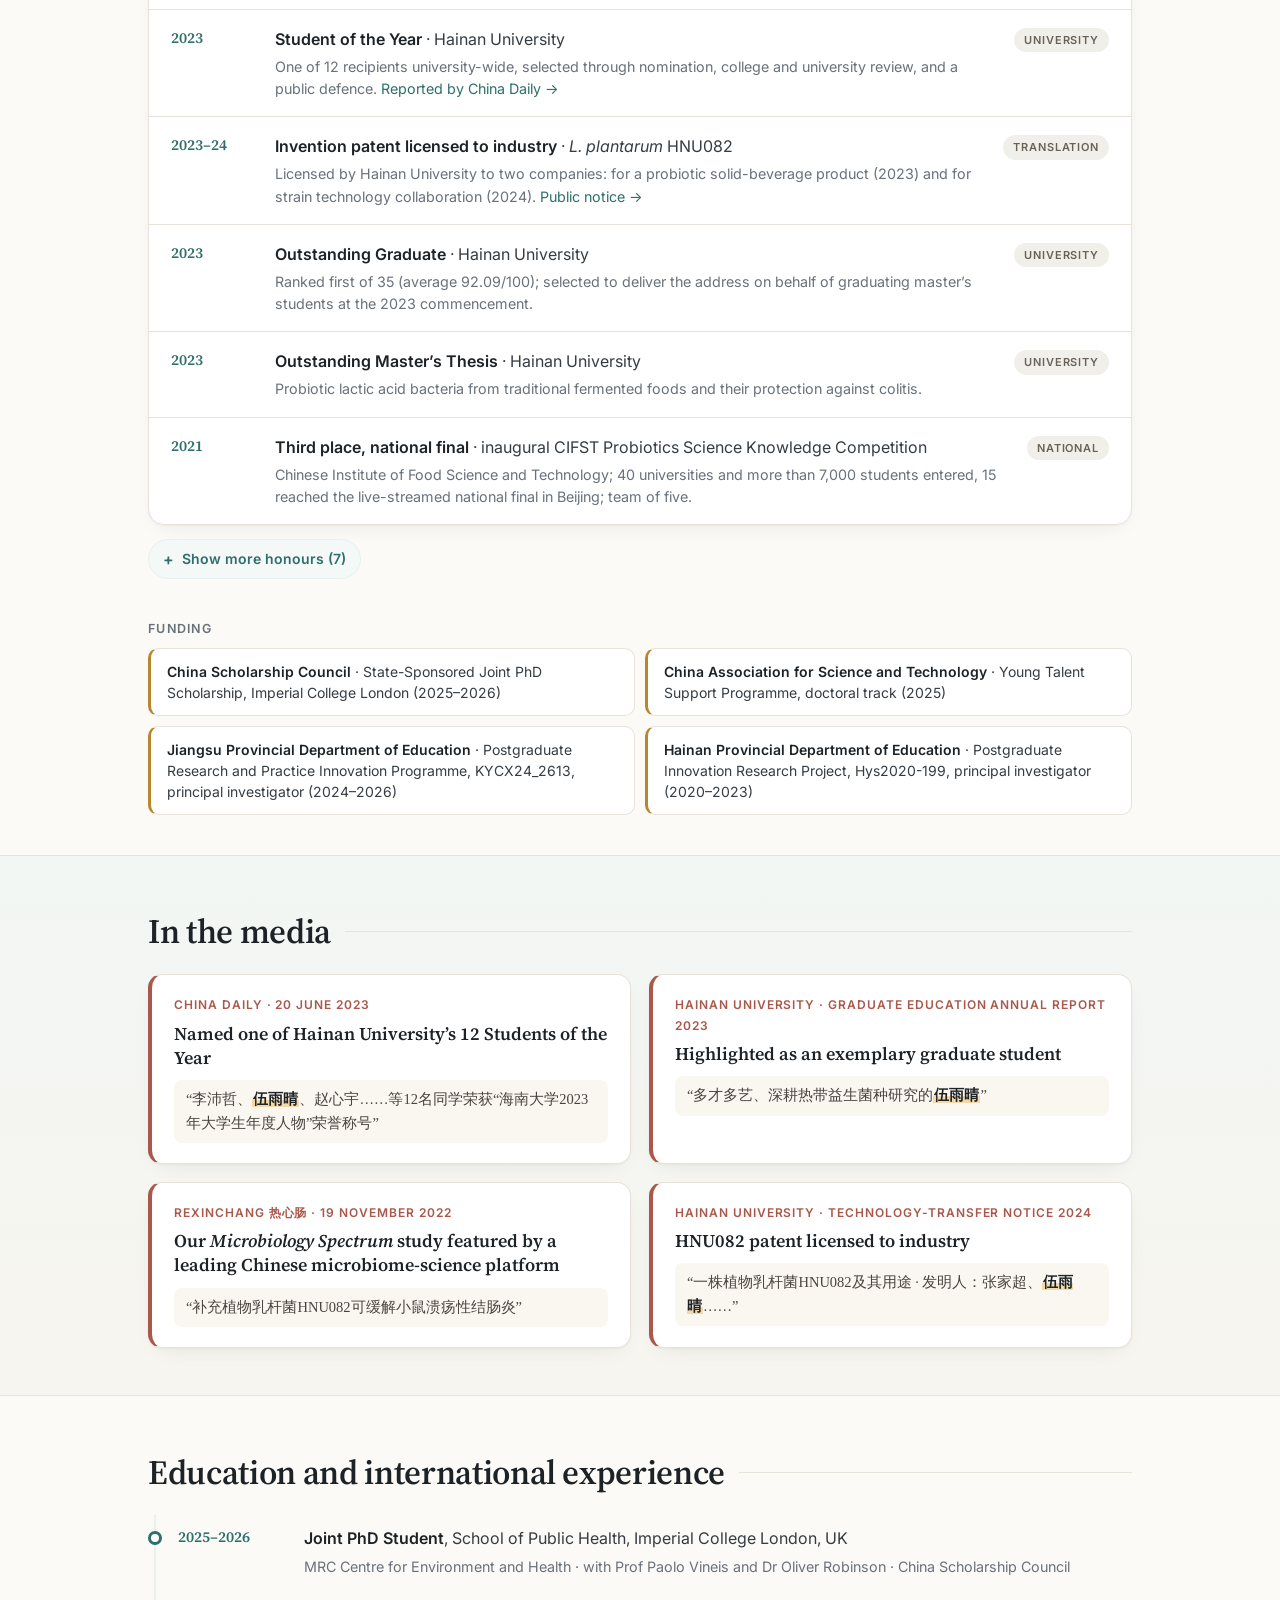
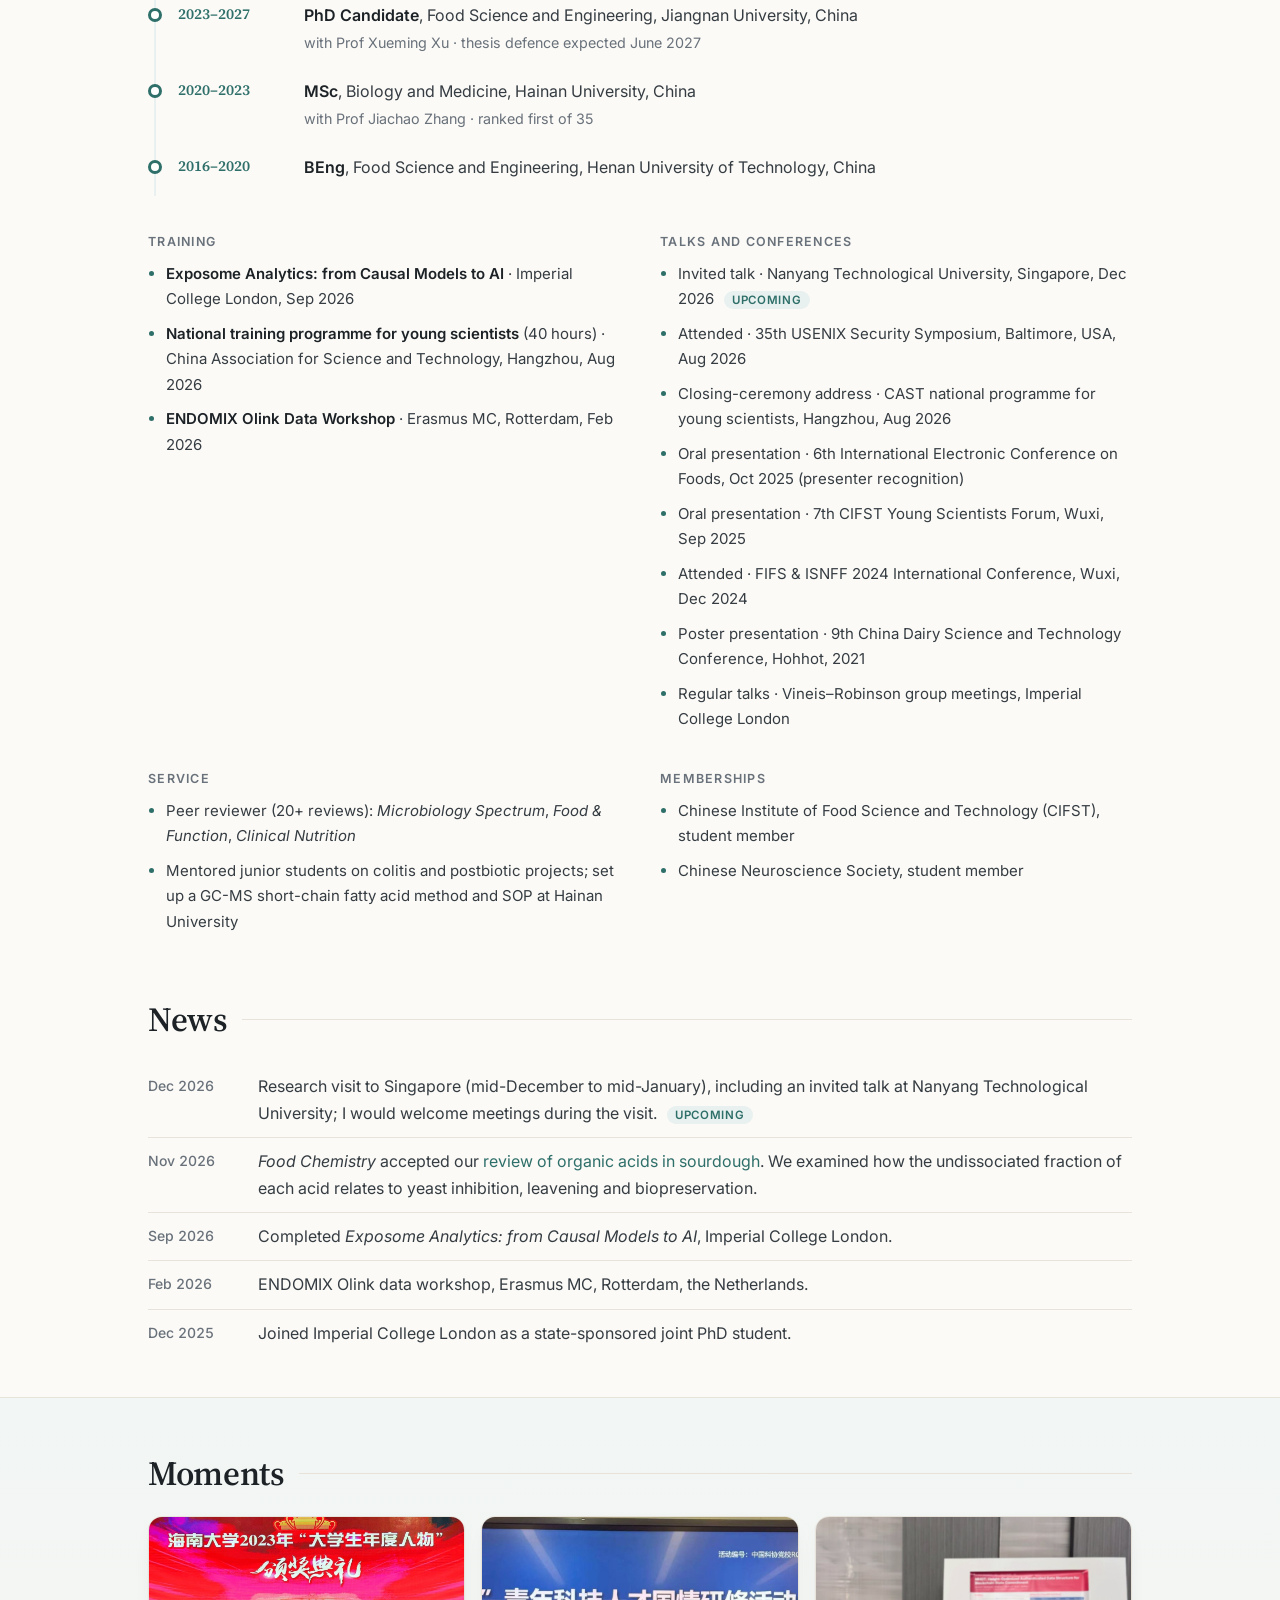
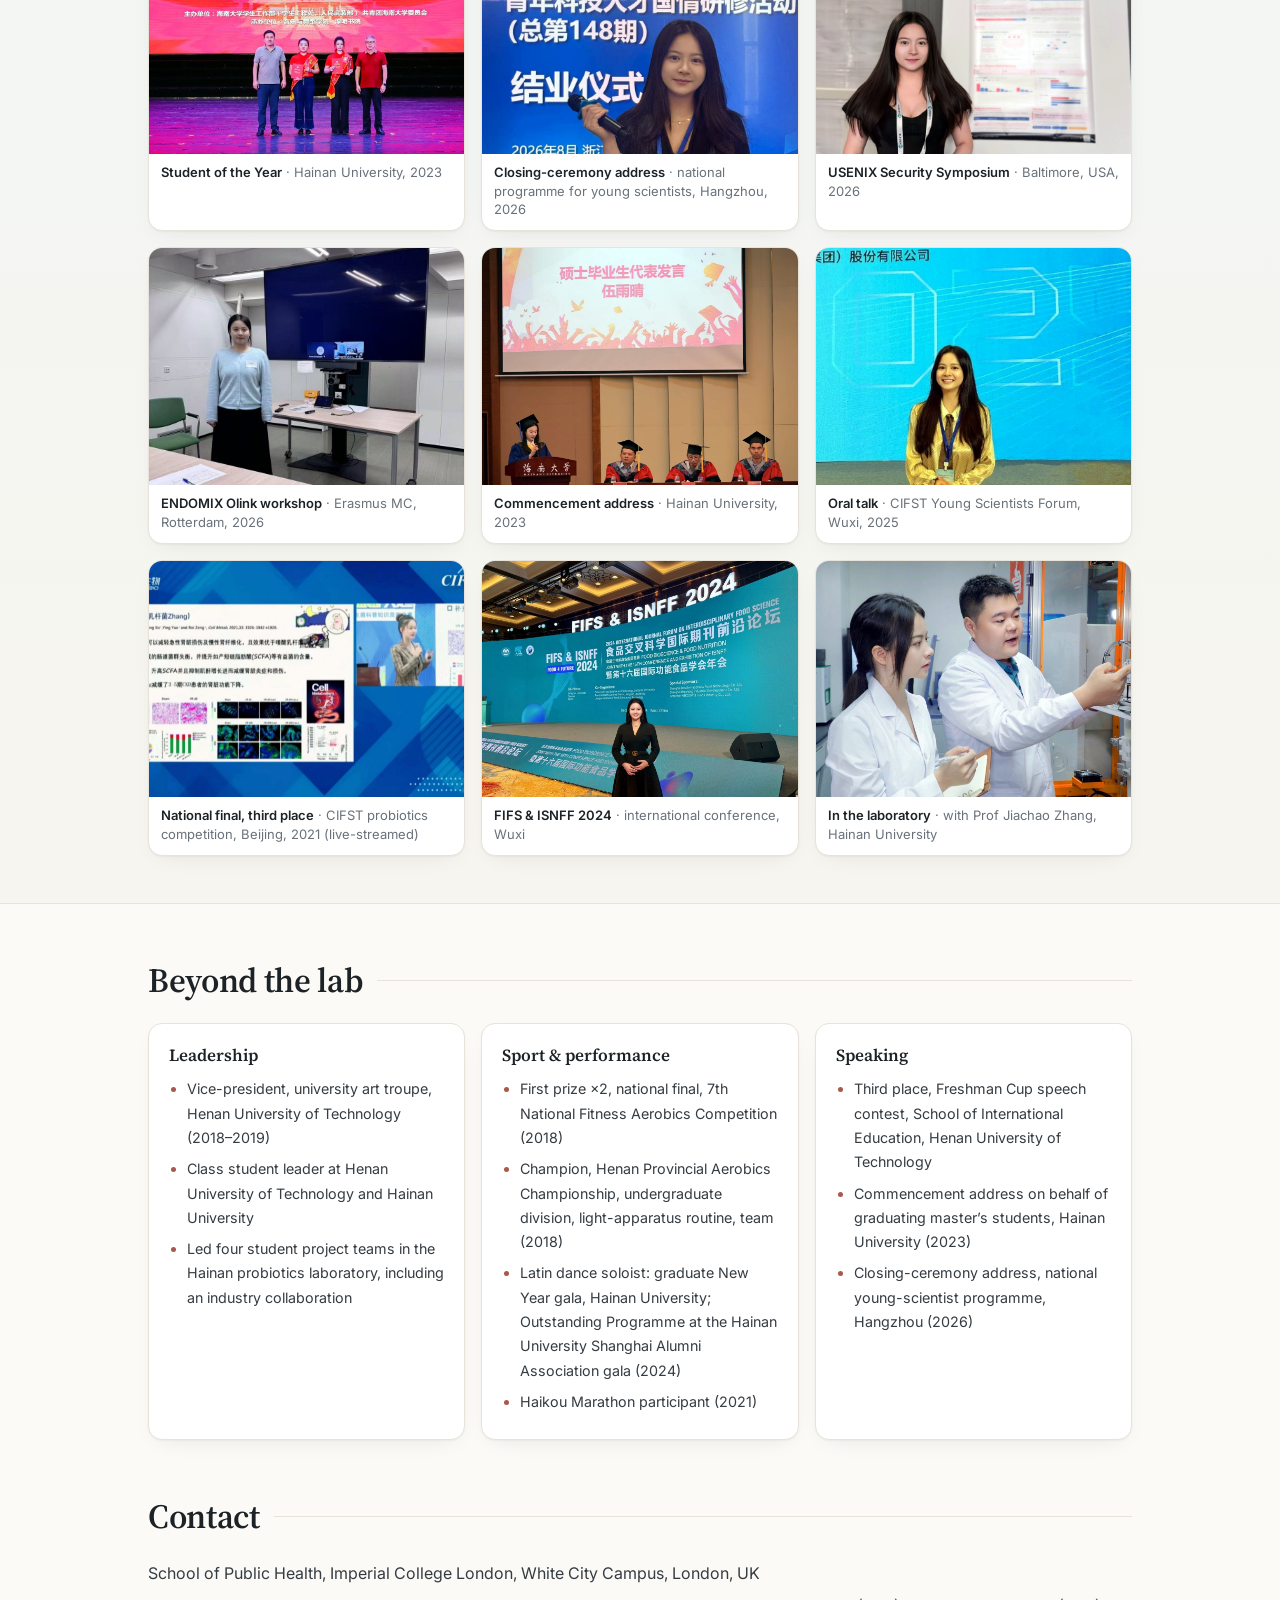
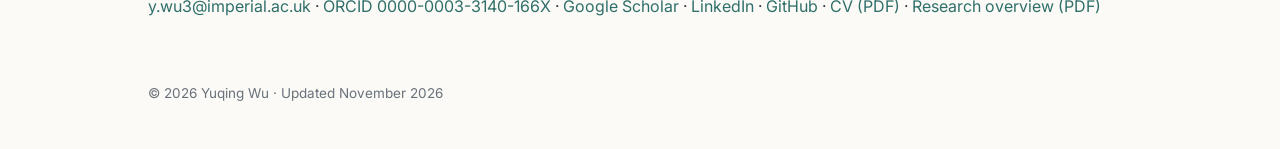
==== commit bf1efc03: "List accepted Food Chemistry review on sourdough organic acids" ====
--- a/index.html
+++ b/index.html
@@ -57,7 +57,7 @@
         <a class="btn primary" href="Yuqing_Wu_CV.pdf"><svg viewBox="0 0 24 24" aria-hidden="true"><path d="M12 3v12m0 0l-5-5m5 5l5-5M4 19h16" fill="none" stroke="currentColor" stroke-width="2" stroke-linecap="round" stroke-linejoin="round"/></svg>CV</a>
         <a class="btn" href="mailto:y.wu3@imperial.ac.uk?subject=Website%20enquiry"><svg viewBox="0 0 24 24" aria-hidden="true"><rect x="3" y="5" width="18" height="14" rx="2" fill="none" stroke="currentColor" stroke-width="1.8"/><path d="M3.5 6.5l8.5 6.5 8.5-6.5" fill="none" stroke="currentColor" stroke-width="1.8"/></svg><span class="lg">y.wu3@imperial.ac.uk</span><span class="sm">Email</span></a>
         <a class="btn" href="https://orcid.org/0000-0003-3140-166X"><svg viewBox="0 0 24 24" aria-hidden="true"><circle cx="12" cy="12" r="10" fill="#a6ce39"/><text x="12" y="16.2" font-size="11" font-family="Arial" font-weight="700" fill="#fff" text-anchor="middle">iD</text></svg>ORCID</a>
-        <a class="btn" href="https://scholar.google.com/citations?user=GdOddpIAAAAJ"><svg viewBox="0 0 24 24" aria-hidden="true"><path d="M12 3L2 9l10 6 10-6z" fill="#4285f4"/><circle cx="12" cy="16" r="4.5" fill="#356ac3"/></svg>Scholar</a>
+        <a class="btn" href="https://scholar.google.com/citations?user=GdOddpIAAAAJ&amp;hl=en"><svg viewBox="0 0 24 24" aria-hidden="true"><path d="M12 3L2 9l10 6 10-6z" fill="#4285f4"/><circle cx="12" cy="16" r="4.5" fill="#356ac3"/></svg>Scholar</a>
         <a class="btn" href="https://www.linkedin.com/in/yuqing-wu-proteomics/"><svg viewBox="0 0 24 24" aria-hidden="true"><rect x="2" y="2" width="20" height="20" rx="3" fill="#0a66c2"/><text x="12" y="16.6" font-size="11" font-family="Arial" font-weight="700" fill="#fff" text-anchor="middle">in</text></svg>LinkedIn</a>
       </div>
     </div>
@@ -71,7 +71,7 @@
     <h2>About</h2>
     <p>I am a China Scholarship Council joint PhD student in the MRC Centre for Environment and Health at Imperial College London, working with <a href="https://profiles.imperial.ac.uk/p.vineis">Prof Paolo Vineis</a> and <a href="https://profiles.imperial.ac.uk/o.robinson">Dr Oliver Robinson</a>, and a PhD candidate at Jiangnan University with Prof Xueming Xu.</p>
     <p>My work at Imperial comprises three projects: a plasma inflammation score for healthspan, derived in UK Biobank and applied in EPIC, REACT and Airwave; its comparison with proteomic ageing clocks; and the cardiometabolic effects of ambient heat. It builds on several years of experimental research in mouse models of obesity and colitis, integrating lipidomics, proteomics, metagenomics and transcriptomics, which allows me to interpret population-scale protein signals in mechanistic terms.</p>
-    <p>I have published nine peer-reviewed papers, eight as first or joint first author, and hold two invention patents, one of them licensed to industry. I was selected for the China Association for Science and Technology Young Talent Support Programme. I review for <i>Microbiology Spectrum</i>, <i>Food &amp; Function</i> and <i>Clinical Nutrition</i>, and my work has been covered by <a href="https://hain.chinadaily.com.cn/a/202306/20/WS649139f6a310ba94c5612aca.html">China Daily</a> and <a href="#media">other media</a>.</p>
+    <p>I have 10 peer-reviewed papers, nine as first or joint first author, including a review of organic acids in sourdough accepted by <i>Food Chemistry</i>. I hold two invention patents, one of them licensed to industry. I was selected for the China Association for Science and Technology Young Talent Support Programme. I review for <i>Microbiology Spectrum</i>, <i>Food &amp; Function</i> and <i>Clinical Nutrition</i>, and my work has been covered by <a href="https://hain.chinadaily.com.cn/a/202306/20/WS649139f6a310ba94c5612aca.html">China Daily</a> and <a href="#media">other media</a>.</p>
   </div>
   <div class="interests">
     <h3 class="mini">Research interests</h3>
@@ -195,14 +195,14 @@
   <ol class="steps5 three">
     <li><figure><div class="pair"><img src="assets/img/jn-l1.jpg" alt="Water-maze swim paths of a lycopene-treated mouse" loading="lazy" width="440" height="440"><img src="assets/img/jn-l2.jpg" alt="Hippocampal neurons stained for NeuN" loading="lazy" width="440" height="440"></div><figcaption>Water-maze path · hippocampal neurons</figcaption></figure><span class="k">Published · <i>Clinical Nutrition</i> 2025 · first author</span><b>Lycopene protects memory in obesity</b><ul class="chips"><li>Behaviour</li><li>BDNF · NeuN</li><li>Lipidome</li><li>Hippocampal proteome</li><li>Cytokines</li></ul><p class="res">Memory restored; pro-inflammatory LPC and TG down, protective PS up; gut cytokines down; brain taurine and glutathione up</p><span class="lk"><a href="https://doi.org/10.1016/j.clnu.2025.06.005">Read the paper</a></span></li>
     <li><figure><div class="pair"><img src="assets/img/jn-t1.jpg" alt="Hippocampus section stained with haematoxylin and eosin" loading="lazy" width="440" height="440"><img src="assets/img/jn-t2.jpg" alt="Proposed gut&ndash;brain mechanism of torularhodin" loading="lazy" width="440" height="440"></div><figcaption>Hippocampus, H&amp;E · gut&ndash;brain mechanism</figcaption></figure><span class="k">In revision · <i>Gut Microbes</i> · first author</span><b>Torularhodin acts through the gut microbiota</b><ul class="chips"><li>Gut microbiota</li><li>Serum metabolome</li><li>Macrophage TLR4 assay</li><li>Histology</li></ul><p class="res">A red-yeast carotenoid reaches the same taurine&ndash;glutathione pathway via microbiota and serum metabolites, calming gut and brain inflammation</p><span class="lk">Manuscript in revision</span></li>
-    <li><figure><div class="pair"><img src="assets/img/jn-f1.jpg" alt="Overview of bread preservation strategies" loading="lazy" width="440" height="440"><img src="assets/img/jn-f2.jpg" alt="Five-level hierarchy for grading mechanistic evidence" loading="lazy" width="440" height="440"></div><figcaption>Preservation strategies · evidence hierarchy</figcaption></figure><span class="k">Published · <i>Food Res Int</i> 2025 · <i>J Food Sci</i> 2026</span><b>Fermentation and evidence grading</b><ul class="chips"><li>Co-fermentation</li><li>Shelf-life testing</li><li>Systematic evidence grading</li></ul><p class="res">Preservative-free shelf life from a two-strain sourdough; three first-author reviews grade mechanistic claims on a five-level hierarchy</p><span class="lk"><a href="https://doi.org/10.1016/j.foodres.2025.117001">Paper</a><a href="https://doi.org/10.1111/1750-3841.71160">Review</a></span></li>
+    <li><figure><div class="pair"><img src="assets/img/jn-f1.jpg" alt="Overview of bread preservation strategies" loading="lazy" width="440" height="440"><img src="assets/img/jn-f2.jpg" alt="Five-level hierarchy for grading mechanistic evidence" loading="lazy" width="440" height="440"></div><figcaption>Preservation strategies · evidence hierarchy</figcaption></figure><span class="k"><i>Food Res Int</i> 2025 · <i>J Food Sci</i> 2026 · <i>Food Chemistry</i> (accepted)</span><b>Fermentation and evidence grading</b><ul class="chips"><li>Co-fermentation</li><li>Shelf-life testing</li><li>Systematic evidence grading</li></ul><p class="res">Preservative-free shelf life from a two-strain sourdough; three first-author reviews grade mechanistic claims on a five-level hierarchy</p><span class="lk"><a href="https://doi.org/10.1016/j.foodres.2025.117001">Paper</a><a href="https://doi.org/10.1111/1750-3841.71160">Review</a><a href="#food-chemistry-sourdough">Organic-acid review</a></span></li>
   </ol>
   <p class="small gb-note">A fourth disease model: <i>Bifidobacterium adolescentis</i> and immune regulation in streptozotocin-induced type 1 diabetes in mice (Jiangsu Postgraduate Research and Practice Innovation Programme KYCX24_2613, student principal investigator; manuscript under review).</p>
 </section>
 
 <section id="publications">
   <h2>Publications</h2>
-  <p class="note">My published papers to date come from experimental work on diet, the gut microbiome and inflammation, and on food fermentation; my population proteomics papers are in preparation (listed below). Nine peer-reviewed papers, eight as first or joint first author (* joint first). Citation counts from OpenAlex, November 2026. Also on <a href="https://scholar.google.com/citations?user=GdOddpIAAAAJ">Google Scholar</a> and <a href="https://orcid.org/0000-0003-3140-166X">ORCID</a>.</p>
+  <p class="note">My published papers to date come from experimental work on diet, the gut microbiome and inflammation, and on food fermentation; my population proteomics papers are in preparation (listed below). 10 peer-reviewed papers, nine as first or joint first author (* joint first). Citation counts from OpenAlex, November 2026. Also on <a href="https://scholar.google.com/citations?user=GdOddpIAAAAJ&amp;hl=en">Google Scholar</a> and <a href="https://orcid.org/0000-0003-3140-166X">ORCID</a>.</p>
 
   <h3 class="sub">Selected publications</h3>
   <div class="selpubs">
@@ -216,12 +216,12 @@
     <li><b>Wu Y</b>, et al. An inflammation proteomic score for healthspan in UK Biobank and three external cohorts. <span class="st">In preparation</span></li>
     <li><b>Wu Y</b>, et al. Inflammation and proteomic ageing clocks as predictors of healthspan. <span class="st">In preparation</span></li>
     <li><b>Wu Y</b>, et al. Torularhodin, neuroinflammation and the gut&ndash;brain axis. <span class="st">In revision</span></li>
-    <li><b>Wu Y</b>, et al. Undissociated weak-acid load as an exposure metric: a critical review. <i>Food Chemistry</i>. <span class="st">Revision submitted</span></li>
     <li><b>Wu Y</b>, et al. Acid tolerance in non-conventional yeasts, with graded mechanistic evidence: a critical review. <i>Bioresource Technology Reports</i>. <span class="st">Under review</span></li>
   </ul>
 
-  <details class="more" open><summary>All peer-reviewed papers (9)</summary>
+  <details class="more" open><summary>Published or accepted papers (10)</summary>
   <ol class="pubs" reversed>
+    <li id="food-chemistry-sourdough"><b>Wu Y</b>, Hao Y, Fan H, Xu D, Xu X. Per-acid undissociated weak-acid load in sourdough: linking organic-acid chemistry to yeast inhibition, leavening and biopreservation. <i>Food Chemistry</i>. <span class="st ok">Accepted for publication</span></li>
     <li><b>Wu Y</b>, Wang T, Jin Y, Zhang Y, Xu D, Xu X. Traditional and emerging strategies for bread preservation: a sourdough-centered critical review. <i>Journal of Food Science</i> 2026; 91: e71160. <a class="tag" href="https://doi.org/10.1111/1750-3841.71160">DOI</a></li>
     <li><b>Wu Y</b>, Wang T, Xu D, Xu X. <i>Fructilactobacillus sanfranciscensis</i>&ndash;<i>Propionibacterium freudenreichii</i> compound sourdough: an operational addition window (5%&ndash;50%) for bread quality and shelf life. <i>Journal of Food Science</i> 2026; 91: e71042. <a class="tag" href="https://doi.org/10.1111/1750-3841.71042">DOI</a></li>
     <li>Wang T, <b>Wu Y</b>, Li L, Wu F, Xu X, Xu D. Regulation of gluten protein structure by soy milk to enhance wheat bread quality. <i>Cereal Chemistry</i> 2026; 103: 420&ndash;432. <a class="tag" href="https://doi.org/10.1002/cche.70064">DOI</a></li>
@@ -366,7 +366,7 @@
   <h2>News</h2>
   <ul class="news">
     <li><span class="date">Dec 2026</span><span>Research visit to Singapore (mid-December to mid-January), including an invited talk at Nanyang Technological University; I would welcome meetings during the visit. <em class="up">upcoming</em></span></li>
-    <li><span class="date">Nov 2026</span><span>Revised critical review on undissociated weak-acid load submitted to <i>Food Chemistry</i>.</span></li>
+    <li><span class="date">Nov 2026</span><span><i>Food Chemistry</i> accepted our <a href="#food-chemistry-sourdough">review of organic acids in sourdough</a>. We examined how the undissociated fraction of each acid relates to yeast inhibition, leavening and biopreservation.</span></li>
     <li><span class="date">Sep 2026</span><span>Completed <i>Exposome Analytics: from Causal Models to AI</i>, Imperial College London.</span></li>
     <li><span class="date">Feb 2026</span><span>ENDOMIX Olink data workshop, Erasmus MC, Rotterdam, the Netherlands.</span></li>
     <li><span class="date">Dec 2025</span><span>Joined Imperial College London as a state-sponsored joint PhD student.</span></li>
@@ -400,7 +400,7 @@
 <section id="contact" class="contact">
   <h2>Contact</h2>
   <p>School of Public Health, Imperial College London, White City Campus, London, UK</p>
-  <p><a href="mailto:y.wu3@imperial.ac.uk">y.wu3@imperial.ac.uk</a> · <a href="https://orcid.org/0000-0003-3140-166X">ORCID 0000-0003-3140-166X</a> · <a href="https://scholar.google.com/citations?user=GdOddpIAAAAJ">Google Scholar</a> · <a href="https://www.linkedin.com/in/yuqing-wu-proteomics/">LinkedIn</a> · <a href="https://github.com/YuqingWu0520">GitHub</a> · <a href="Yuqing_Wu_CV.pdf">CV (PDF)</a> · <a href="Yuqing_Wu_Research_Overview.pdf">Research overview (PDF)</a></p>
+  <p><a href="mailto:y.wu3@imperial.ac.uk">y.wu3@imperial.ac.uk</a> · <a href="https://orcid.org/0000-0003-3140-166X">ORCID 0000-0003-3140-166X</a> · <a href="https://scholar.google.com/citations?user=GdOddpIAAAAJ&amp;hl=en">Google Scholar</a> · <a href="https://www.linkedin.com/in/yuqing-wu-proteomics/">LinkedIn</a> · <a href="https://github.com/YuqingWu0520">GitHub</a> · <a href="Yuqing_Wu_CV.pdf">CV (PDF)</a> · <a href="Yuqing_Wu_Research_Overview.pdf">Research overview (PDF)</a></p>
 </section>
 
 </main>
